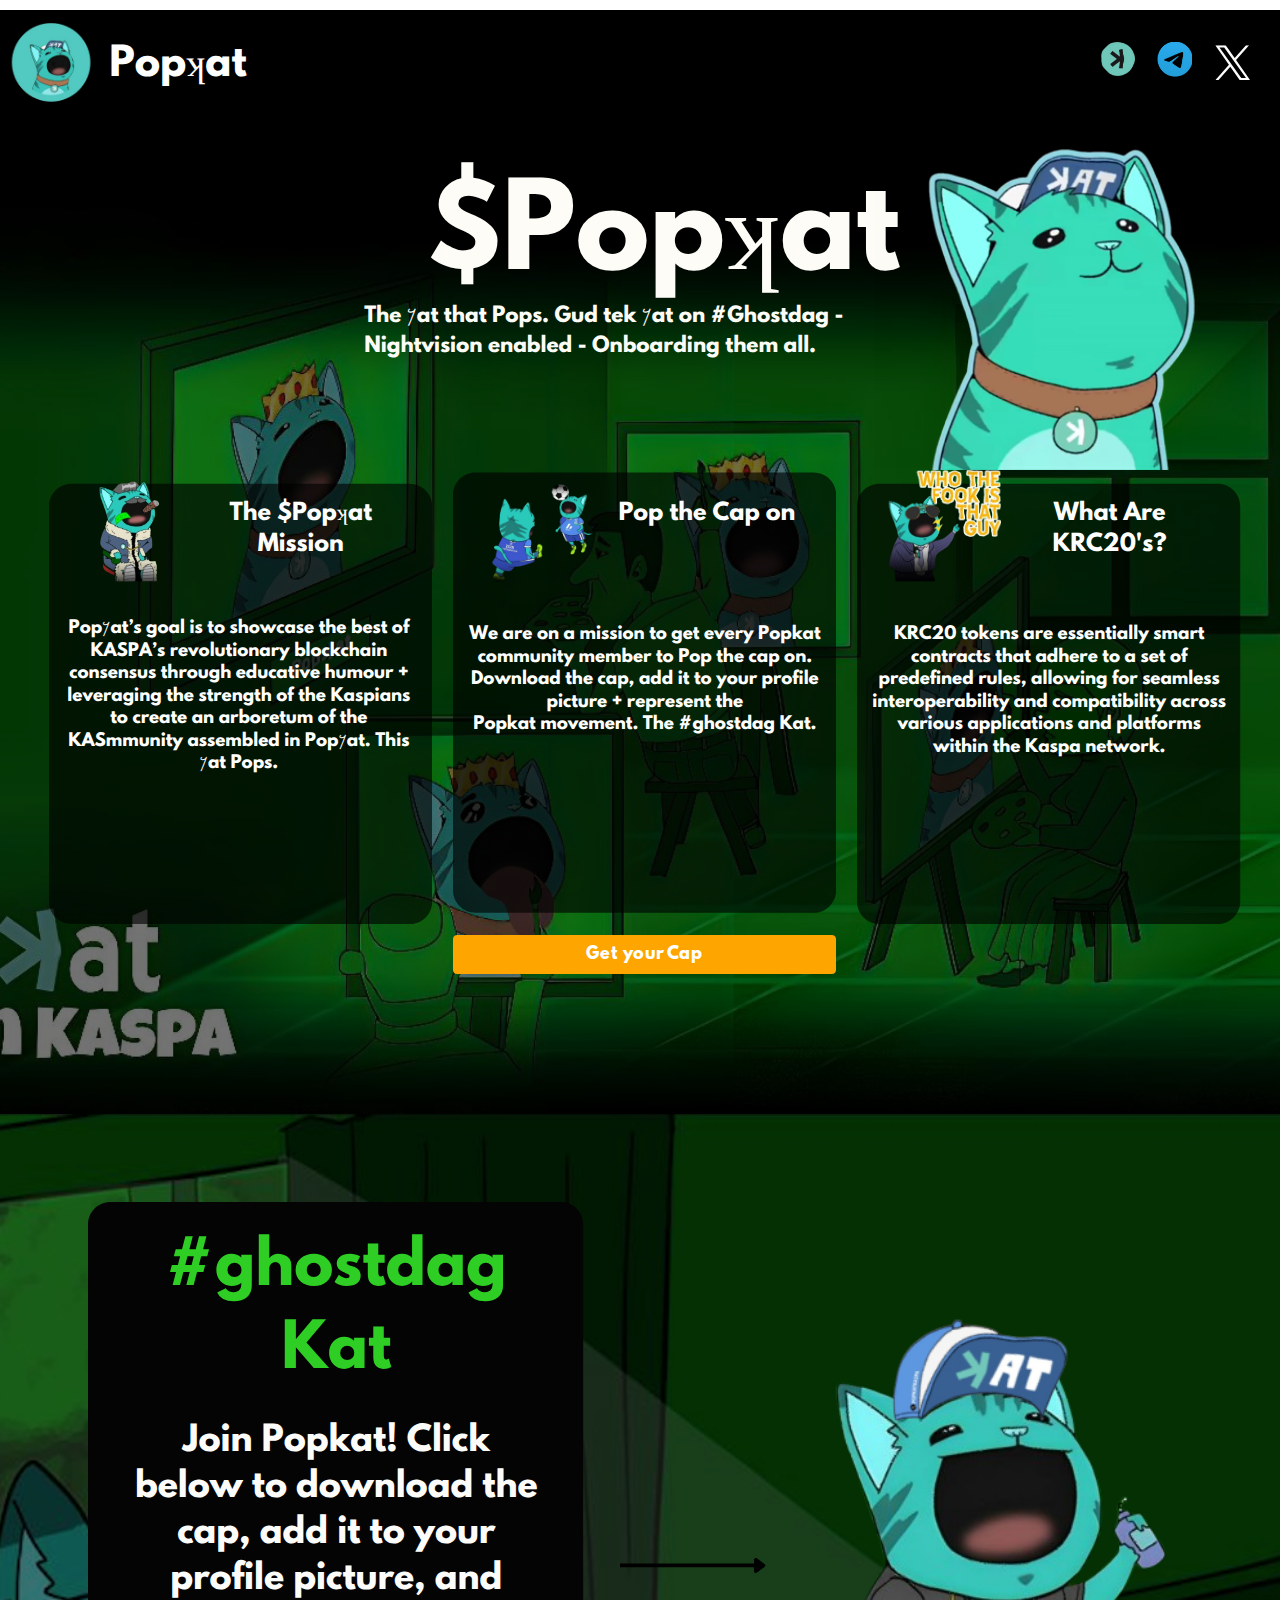
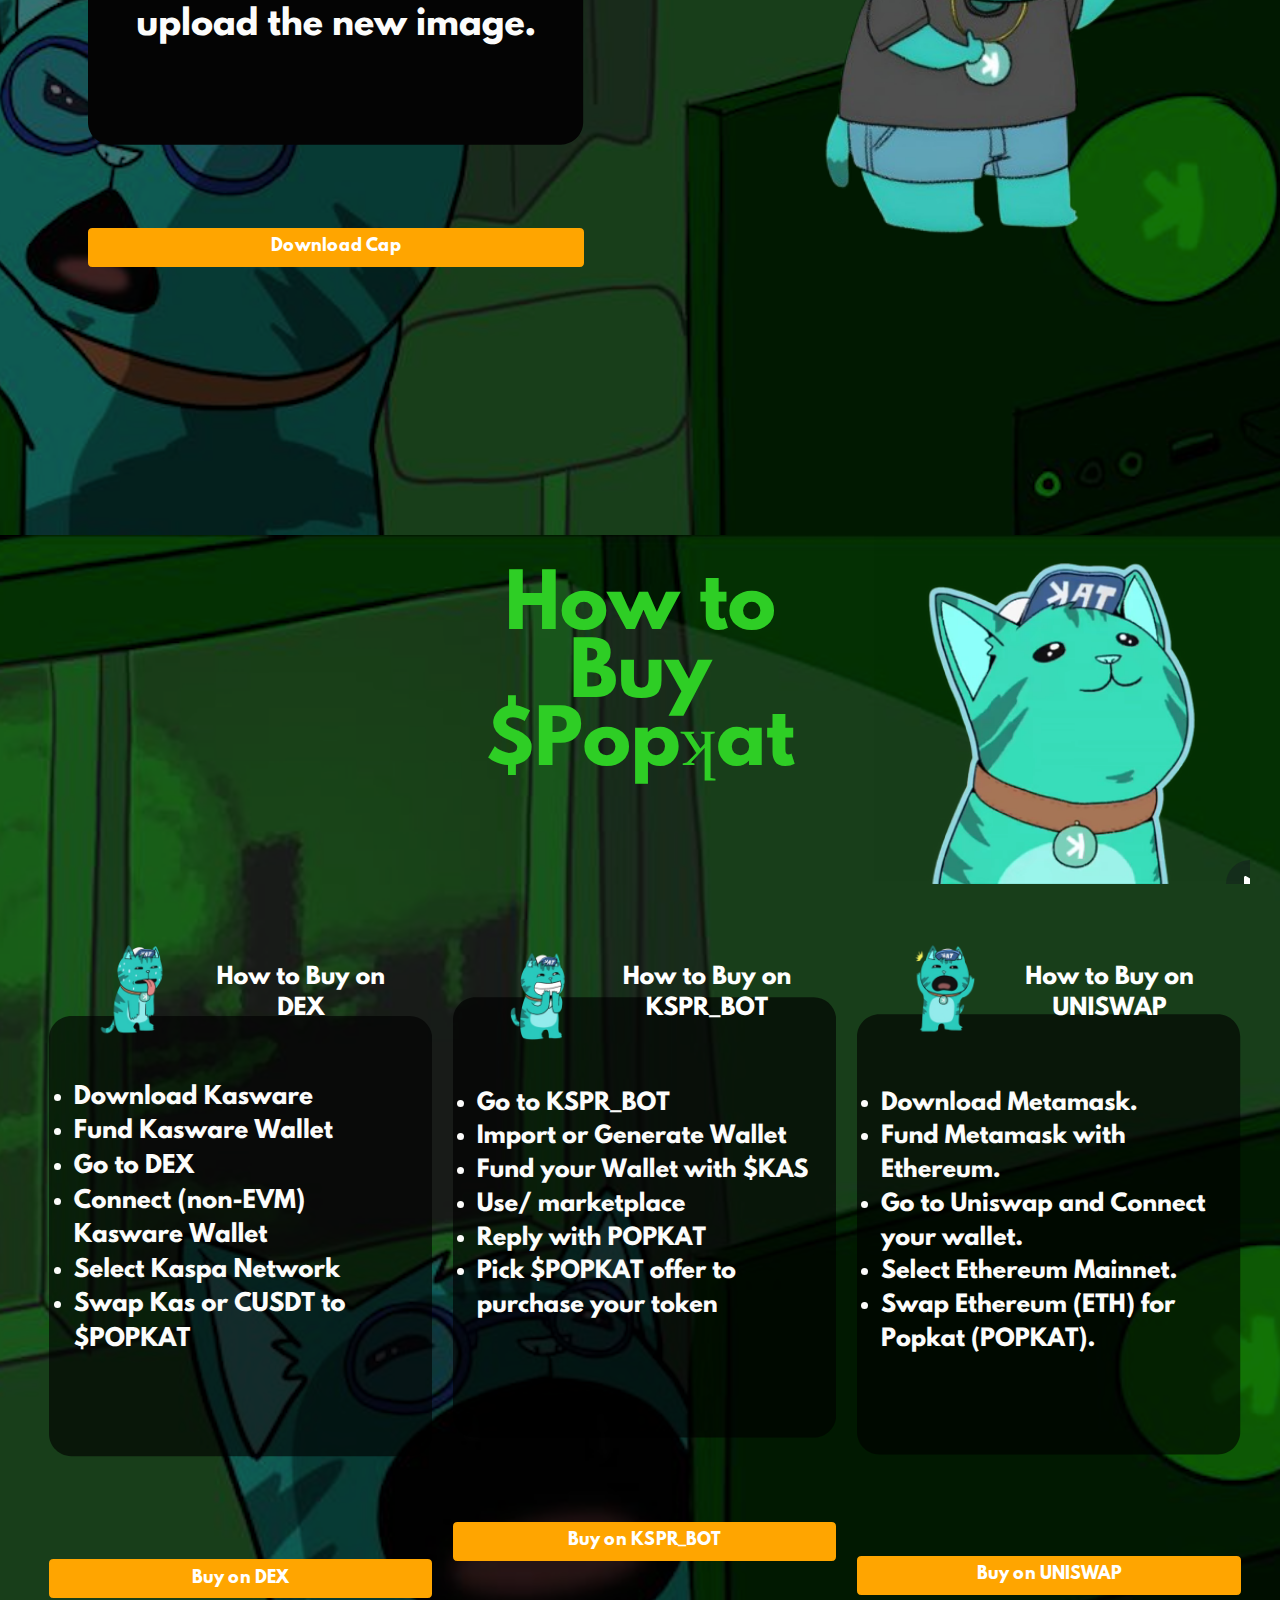
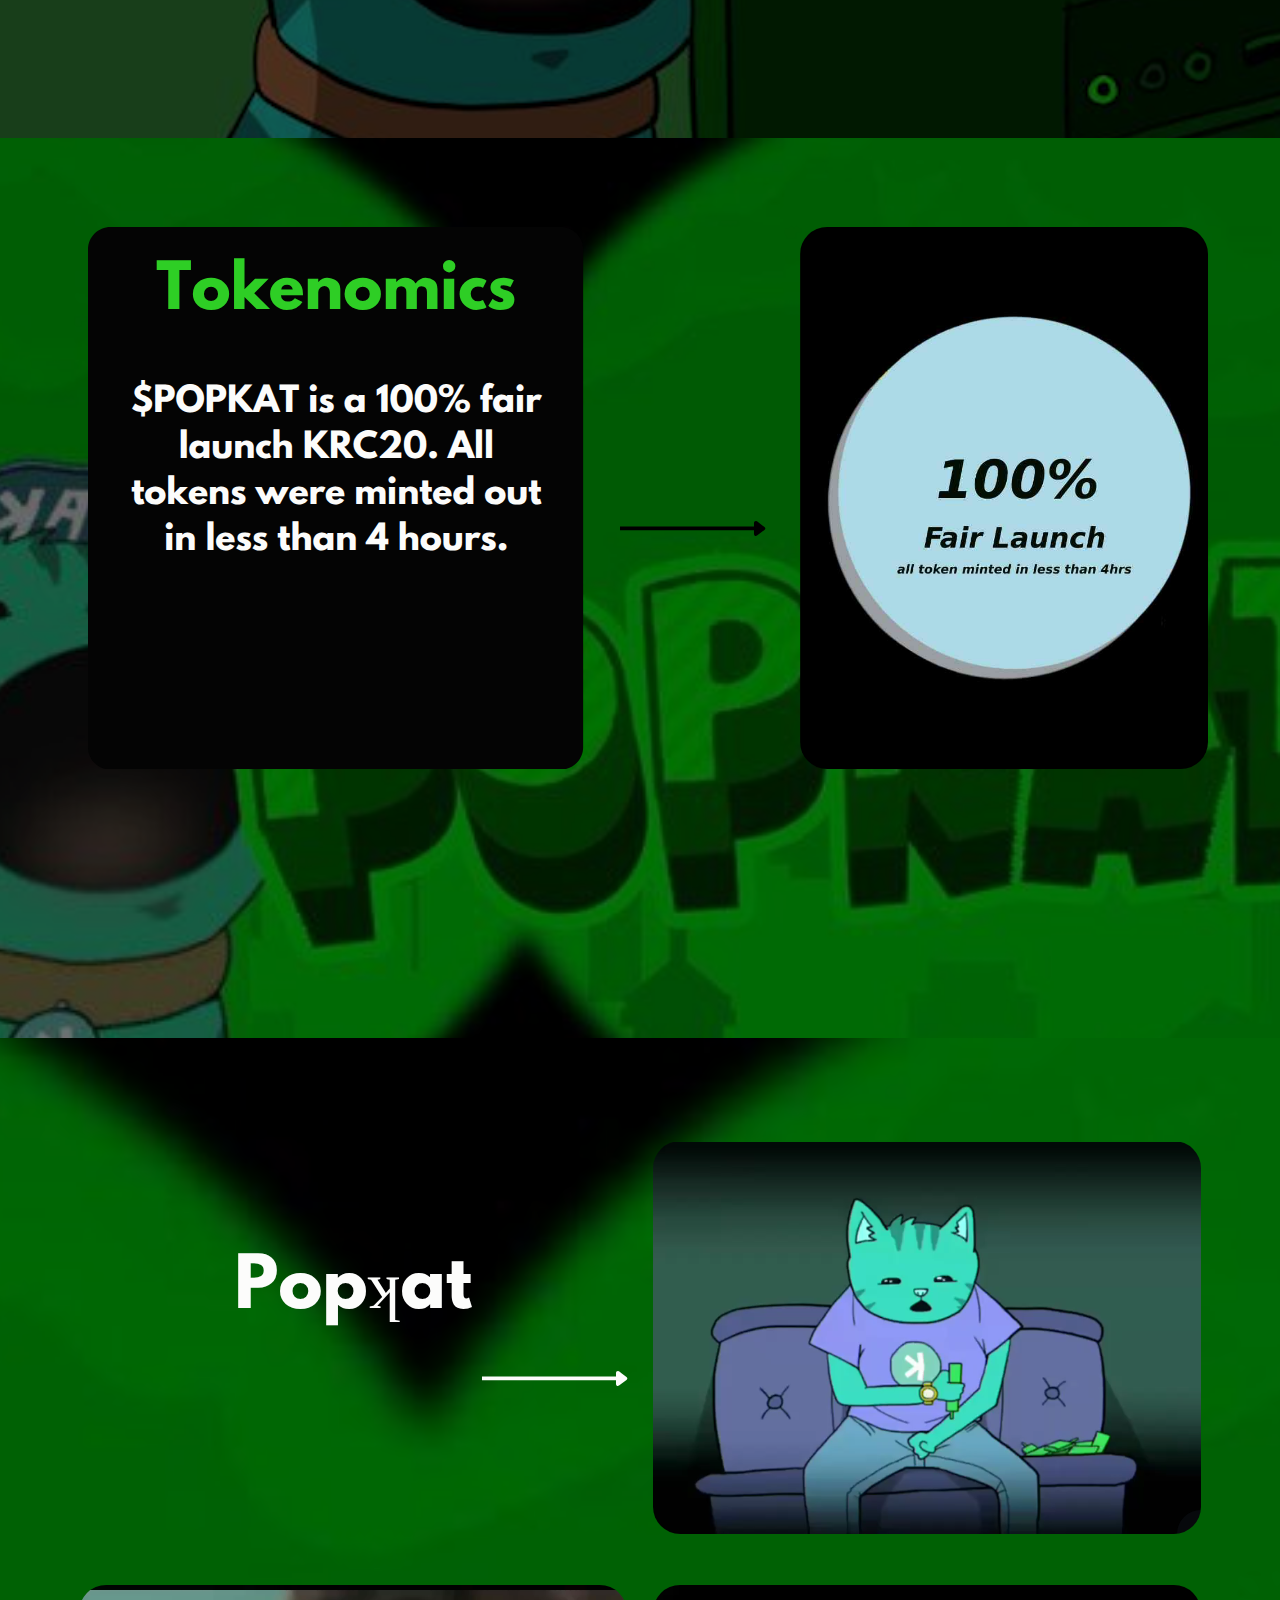
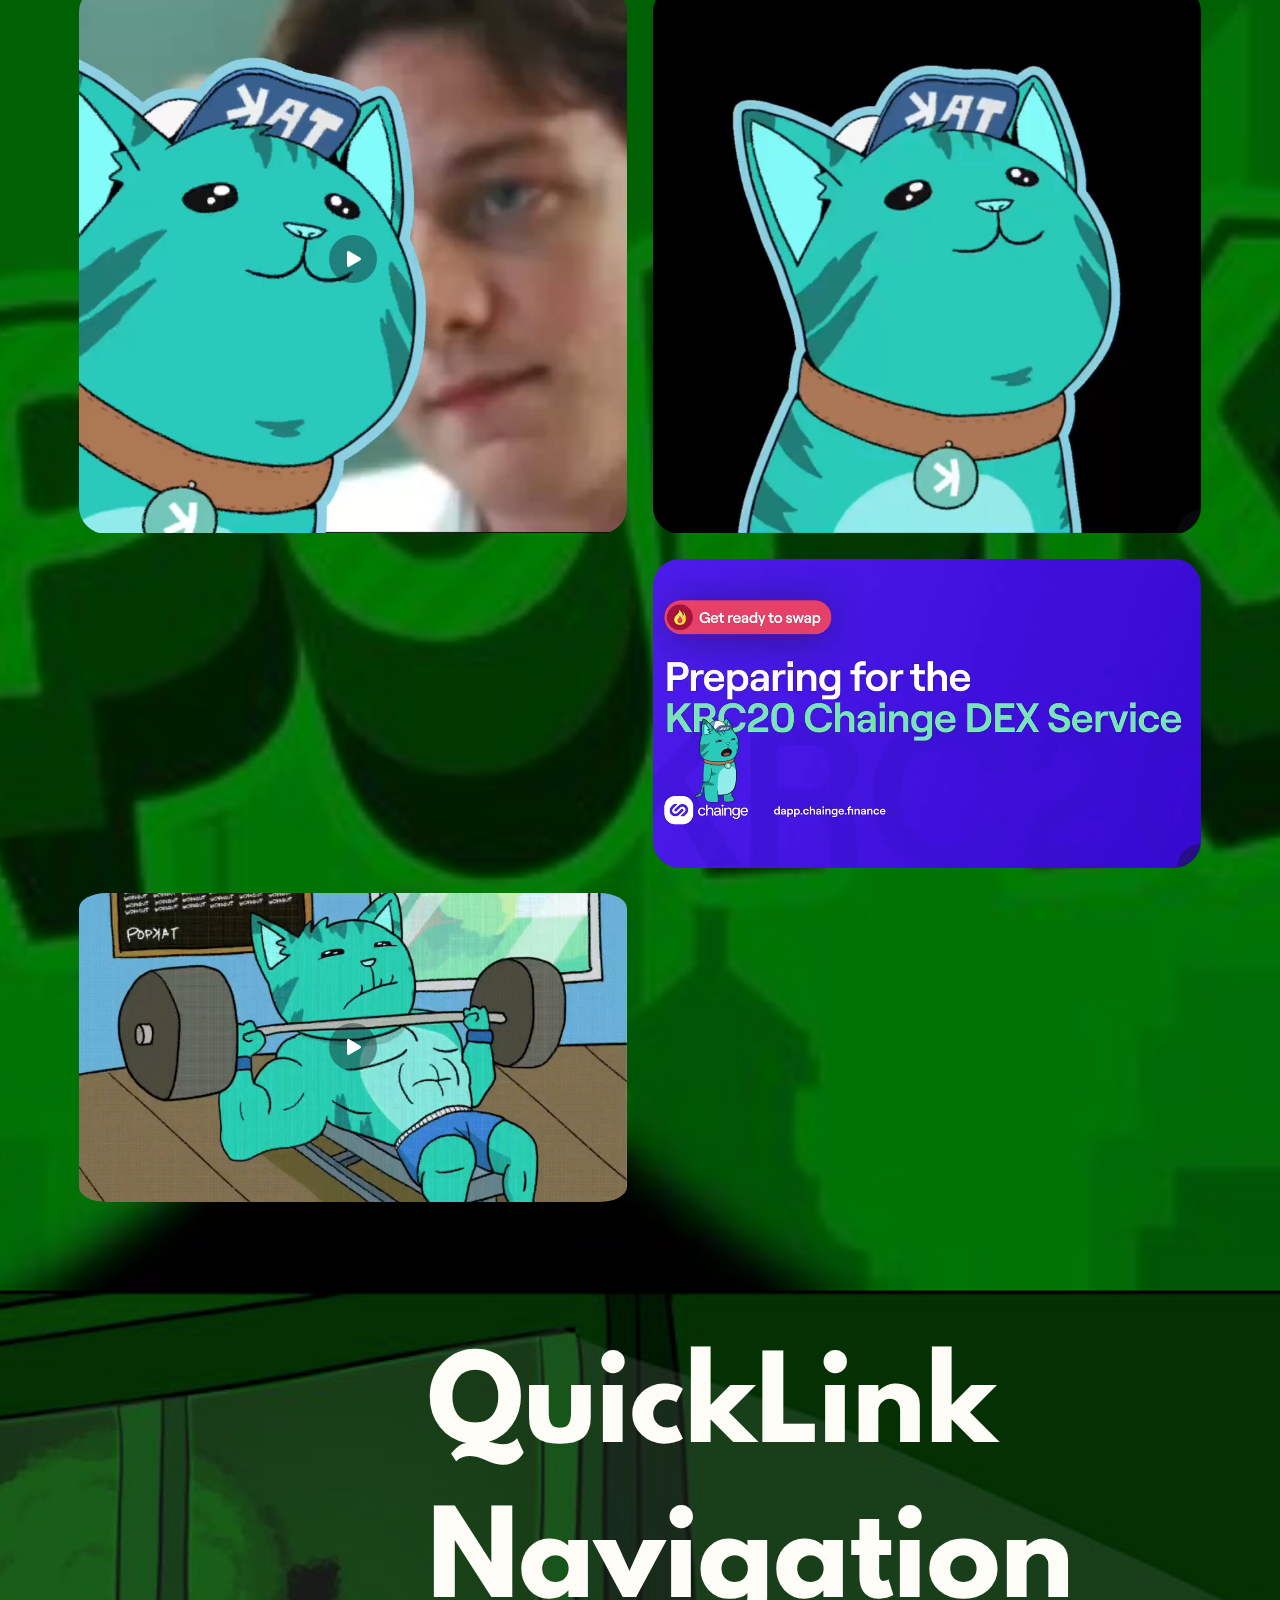
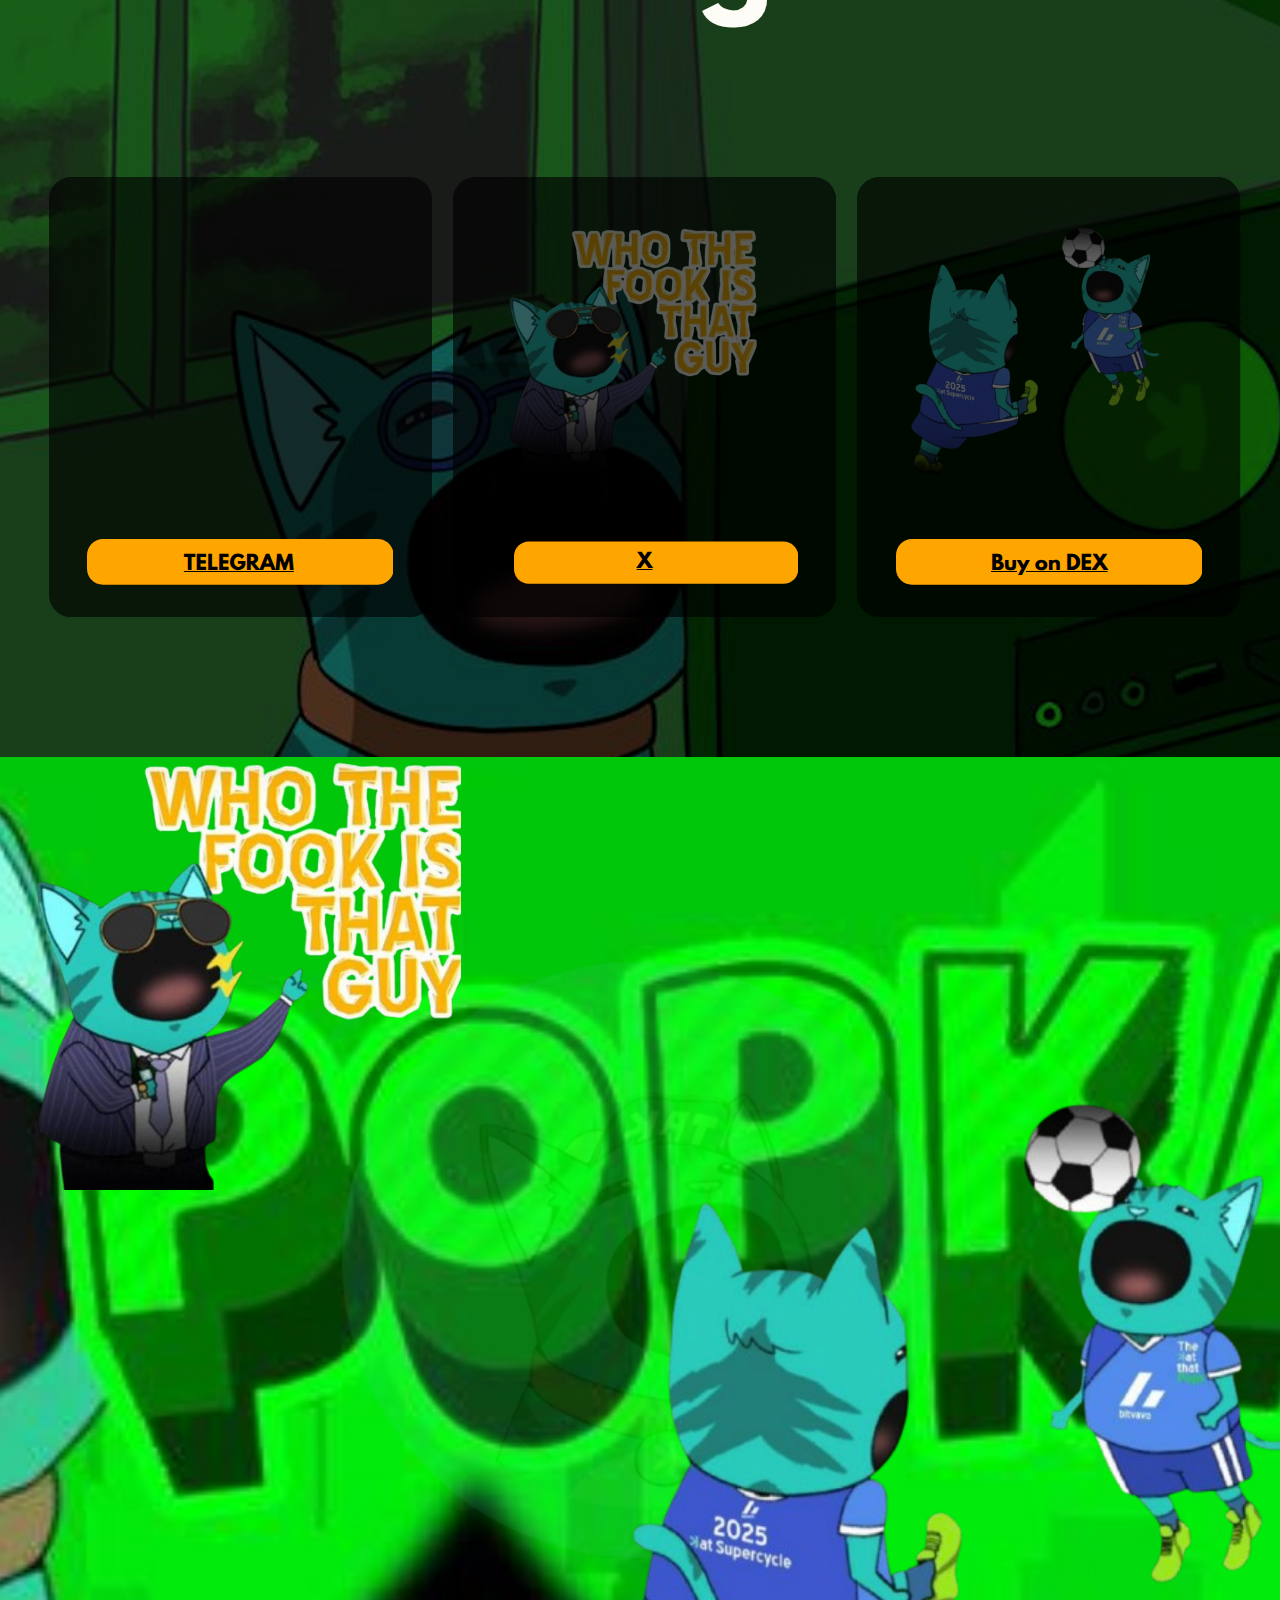
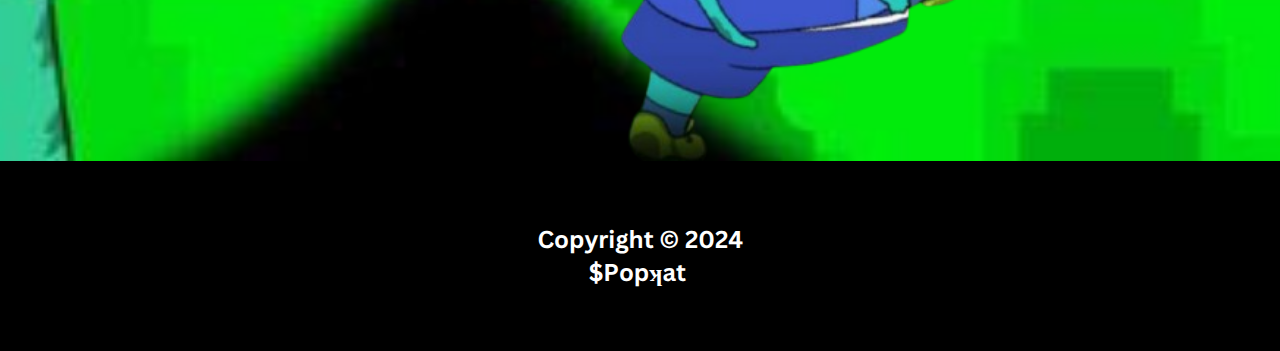
==== index.html @ 8b2aab0d "n" ====
<!DOCTYPE html>
<html lang="en-GB">
<!-- Mirrored from hanaethcto.com/ by HTTrack Website Copier/3.x [XR&CO'2014], Wed, 02 Oct 2024 04:50:19 GMT -->

<head>
    <base>
    <meta http-equiv="Content-Type" content="text/html; charset=utf-8" />
    <meta name="viewport" content="width=device-width, initial-scale=1.0" />
    <title>$Popʞat</title>
    <meta name="description" content="" />
    <link rel="stylesheet" href="https://cdn.jsdelivr.net/npm/bootstrap@4.0.0/dist/css/bootstrap.min.css"
        integrity="sha384-Gn5384xqQ1aoWXA+058RXPxPg6fy4IWvTNh0E263XmFcJlSAwiGgFAW/dAiS6JXm" crossorigin="anonymous">
    <link rel="icon" href="/images/logo.png" type="image/png" sizes="16x16">
    <link rel="icon" href="/images/logo.png" type="image/png" sizes="32x32">
    <link rel="apple-touch-icon" href="/images/logo.png" sizes="180x180">
    <style>
        /* Override the default warning button color */
        .btn-warning {
            background-color: orange;
            border-color: orange;
        }

        /* Change the text color for better contrast */
        .btn-warning:hover,
        .btn-warning:focus,
        .btn-warning:active,
        .btn-warning.active,
        .open>.dropdown-toggle.btn-warning {
            background-color: #e69500;
            /* Darker shade of orange for hover and active states */
            border-color: #e69500;
            color: white;
            /* Ensure text remains readable */
        }

        /* Optional: focus state */
        .btn-warning:focus {
            box-shadow: 0 0 0 0.2rem rgba(255, 165, 0, 0.5);
            /* Adjust shadow color */
        }

        :root {
            --ffsd: 0px;
            --1vw: calc((100vw - var(--sbw, 0px)) / 100);
            --1vh: var(--inner1Vh, 1vh);
        }

        @media (prefers-reduced-motion: reduce) {
            .animated {
                animation: none !important;
            }
        }

        .cat {
            color: #fdfcf7;
            font-family: YACgEcnJpjs-0;
            text-align: left;
            font-size: 20px;
        }

        @media (min-width: 200px) {
            .buller {
                top: 150px;
                left: 30%
            }
        }

        @media (min-width: 1024px) {
            .buller {
                top: 25vh;
                left: 40%;
            }
        }

        @media (min-width: 1280px) {
            .buller {
                top: 40vh;
                left: 40%;
            }
        }

        .boxes {
            width: 550px;
            height: 550px;
            margin-left: 400px;
        }

        .bounce {
            animation: bounce 2s infinite cubic-bezier(0.5, 0.05, 0.5, 0.95);
        }

        @keyframes bounce {

            0%,
            100% {
                transform: translateY(0);
            }

            50% {
                transform: translateY(-7px);
            }
        }

        .peter {
            color: #fcfcfb;
            font-family: YACgEcnJpjs-0;
            line-height: 1.3775137em;
            text-align: justify;
            font-size: 25px;
        }

        .mass {
            color: #000000;
            font-family: YACgEcnJpjs-0;
            text-align: center;
        }

        html {
            zoom: var(--rzf, 1);
            font-size: max(calc(min(var(--1vw, 1vw), 13.66px) * var(--rfso, 1)), var(--minfs, 0px));
            -webkit-text-size-adjust: 100%;
            scroll-behavior: smooth;
        }

        body {
            font-size: calc(1rem * var(--bfso, 1));
        }

        body,
        html,
        p,
        ul,
        ol,
        li {
            margin: 0;
            padding: 0;
            font-synthesis: none;
            font-kerning: none;
            font-variant-ligatures: none;
            font-feature-settings: "kern" 0, "calt" 0, "liga" 0, "clig" 0, "dlig" 0, "hlig" 0;
            font-family: unset;
            -webkit-font-smoothing: subpixel-antialiased;
            -moz-osx-font-smoothing: grayscale;
            text-rendering: geometricprecision;
            white-space: normal;
        }

        li {
            text-align: unset;
        }

        a {
            text-decoration: none;
            color: inherit;
        }

        img {
            -webkit-user-drag: none;
            -moz-user-drag: none;
            -o-user-drag: none;
            user-drag: none;
            -webkit-touch-callout: none;
        }

        @font-face {
            font-family: YACgEZ1cb1Q-0;
            src: url(fonts/f8f199f09526f79e87644ed227e0f651.woff2);
            font-style: normal;
            font-weight: 400;
        }

        @font-face {
            font-family: YACgEZ1cb1Q-0;
            src: url(fonts/f8f199f09526f79e87644ed227e0f651.woff2);
            font-style: normal;
            font-weight: 700;
        }

        @font-face {
            font-family: YACgEZ1cb1Q-0;
            src: url(fonts/f8f199f09526f79e87644ed227e0f651.woff2);
            font-style: italic;
            font-weight: 400;
        }

        @font-face {
            font-family: YACgEZ1cb1Q-0;
            src: url(fonts/f8f199f09526f79e87644ed227e0f651.woff2);
            font-style: italic;
            font-weight: 700;
        }

        @font-face {
            font-family: YACgEZ1cb1Q-0;
            src: url(fonts/f8f199f09526f79e87644ed227e0f651.woff2);
            font-style: normal;
            font-weight: 100;
        }

        @font-face {
            font-family: YACgEZ1cb1Q-0;
            src: url(fonts/f8f199f09526f79e87644ed227e0f651.woff2);
            font-style: italic;
            font-weight: 100;
        }

        @font-face {
            font-family: YACgEZ1cb1Q-0;
            src: url(fonts/f8f199f09526f79e87644ed227e0f651.woff2);
            font-style: normal;
            font-weight: 200;
        }

        @font-face {
            font-family: YACgEZ1cb1Q-0;
            src: url(fonts/f8f199f09526f79e87644ed227e0f651.woff2);
            font-style: italic;
            font-weight: 200;
        }

        @font-face {
            font-family: YACgEZ1cb1Q-0;
            src: url(fonts/f8f199f09526f79e87644ed227e0f651.woff2);
            font-style: normal;
            font-weight: 300;
        }

        @font-face {
            font-family: YACgEZ1cb1Q-0;
            src: url(fonts/f8f199f09526f79e87644ed227e0f651.woff2);
            font-style: italic;
            font-weight: 300;
        }

        @font-face {
            font-family: YACgEZ1cb1Q-0;
            src: url(fonts/f8f199f09526f79e87644ed227e0f651.woff2);
            font-style: normal;
            font-weight: 500;
        }

        @font-face {
            font-family: YACgEZ1cb1Q-0;
            src: url(fonts/f8f199f09526f79e87644ed227e0f651.woff2);
            font-style: italic;
            font-weight: 500;
        }

        @font-face {
            font-family: YACgEZ1cb1Q-0;
            src: url(fonts/f8f199f09526f79e87644ed227e0f651.woff2);
            font-style: normal;
            font-weight: 600;
        }

        @font-face {
            font-family: YACgEZ1cb1Q-0;
            src: url(fonts/f8f199f09526f79e87644ed227e0f651.woff2);
            font-style: italic;
            font-weight: 600;
        }

        @font-face {
            font-family: YACgEZ1cb1Q-0;
            src: url(fonts/f8f199f09526f79e87644ed227e0f651.woff2);
            font-style: normal;
            font-weight: 800;
        }

        @font-face {
            font-family: YACgEZ1cb1Q-0;
            src: url(fonts/f8f199f09526f79e87644ed227e0f651.woff2);
            font-style: italic;
            font-weight: 800;
        }

        @font-face {
            font-family: YACgEZ1cb1Q-0;
            src: url(fonts/f8f199f09526f79e87644ed227e0f651.woff2);
            font-style: normal;
            font-weight: 900;
        }

        @font-face {
            font-family: YACgEZ1cb1Q-0;
            src: url(fonts/f8f199f09526f79e87644ed227e0f651.woff2);
            font-style: italic;
            font-weight: 900;
        }

        @font-face {
            font-family: YADK31-VBBc-1;
            src: url(fonts/7fc2b7f5842ba6017df1a3bc5f1d28bb.woff2);
            font-style: normal;
            font-weight: 400;
        }

        @font-face {
            font-family: YADK31-VBBc-1;
            src: url(fonts/7fc2b7f5842ba6017df1a3bc5f1d28bb.woff2);
            font-style: normal;
            font-weight: 700;
        }

        @font-face {
            font-family: YADK31-VBBc-1;
            src: url(fonts/7fc2b7f5842ba6017df1a3bc5f1d28bb.woff2);
            font-style: italic;
            font-weight: 400;
        }

        @font-face {
            font-family: YADK31-VBBc-1;
            src: url(fonts/7fc2b7f5842ba6017df1a3bc5f1d28bb.woff2);
            font-style: italic;
            font-weight: 700;
        }

        @font-face {
            font-family: YADK31-VBBc-1;
            src: url(fonts/7fc2b7f5842ba6017df1a3bc5f1d28bb.woff2);
            font-style: normal;
            font-weight: 100;
        }

        @font-face {
            font-family: YADK31-VBBc-1;
            src: url(fonts/7fc2b7f5842ba6017df1a3bc5f1d28bb.woff2);
            font-style: italic;
            font-weight: 100;
        }

        @font-face {
            font-family: YADK31-VBBc-1;
            src: url(fonts/7fc2b7f5842ba6017df1a3bc5f1d28bb.woff2);
            font-style: normal;
            font-weight: 200;
        }

        @font-face {
            font-family: YADK31-VBBc-1;
            src: url(fonts/7fc2b7f5842ba6017df1a3bc5f1d28bb.woff2);
            font-style: italic;
            font-weight: 200;
        }

        @font-face {
            font-family: YADK31-VBBc-1;
            src: url(fonts/7fc2b7f5842ba6017df1a3bc5f1d28bb.woff2);
            font-style: normal;
            font-weight: 300;
        }

        @font-face {
            font-family: YADK31-VBBc-1;
            src: url(fonts/7fc2b7f5842ba6017df1a3bc5f1d28bb.woff2);
            font-style: italic;
            font-weight: 300;
        }

        @font-face {
            font-family: YADK31-VBBc-1;
            src: url(fonts/7fc2b7f5842ba6017df1a3bc5f1d28bb.woff2);
            font-style: normal;
            font-weight: 500;
        }

        @font-face {
            font-family: YADK31-VBBc-1;
            src: url(fonts/7fc2b7f5842ba6017df1a3bc5f1d28bb.woff2);
            font-style: italic;
            font-weight: 500;
        }

        @font-face {
            font-family: YADK31-VBBc-1;
            src: url(fonts/7fc2b7f5842ba6017df1a3bc5f1d28bb.woff2);
            font-style: normal;
            font-weight: 600;
        }

        @font-face {
            font-family: YADK31-VBBc-1;
            src: url(fonts/7fc2b7f5842ba6017df1a3bc5f1d28bb.woff2);
            font-style: italic;
            font-weight: 600;
        }

        @font-face {
            font-family: YADK31-VBBc-1;
            src: url(fonts/7fc2b7f5842ba6017df1a3bc5f1d28bb.woff2);
            font-style: normal;
            font-weight: 800;
        }

        @font-face {
            font-family: YADK31-VBBc-1;
            src: url(fonts/7fc2b7f5842ba6017df1a3bc5f1d28bb.woff2);
            font-style: italic;
            font-weight: 800;
        }

        @font-face {
            font-family: YADK31-VBBc-1;
            src: url(fonts/7fc2b7f5842ba6017df1a3bc5f1d28bb.woff2);
            font-style: normal;
            font-weight: 900;
        }

        @font-face {
            font-family: YADK31-VBBc-1;
            src: url(fonts/7fc2b7f5842ba6017df1a3bc5f1d28bb.woff2);
            font-style: italic;
            font-weight: 900;
        }

        @font-face {
            font-family: YACgEcnJpjs-0;
            src: url(fonts/99ddc70a8ffa326837e6983f9aed0872.woff2);
            font-style: normal;
            font-weight: 400;
        }

        @font-face {
            font-family: YACgEcnJpjs-0;
            src: url(fonts/99ddc70a8ffa326837e6983f9aed0872.woff2);
            font-style: normal;
            font-weight: 700;
        }

        @font-face {
            font-family: YACgEcnJpjs-0;
            src: url(fonts/99ddc70a8ffa326837e6983f9aed0872.woff2);
            font-style: italic;
            font-weight: 400;
        }

        @font-face {
            font-family: YACgEcnJpjs-0;
            src: url(fonts/99ddc70a8ffa326837e6983f9aed0872.woff2);
            font-style: italic;
            font-weight: 700;
        }

        @font-face {
            font-family: YACgEcnJpjs-0;
            src: url(fonts/99ddc70a8ffa326837e6983f9aed0872.woff2);
            font-style: normal;
            font-weight: 100;
        }

        @font-face {
            font-family: YACgEcnJpjs-0;
            src: url(fonts/99ddc70a8ffa326837e6983f9aed0872.woff2);
            font-style: italic;
            font-weight: 100;
        }

        @font-face {
            font-family: YACgEcnJpjs-0;
            src: url(fonts/99ddc70a8ffa326837e6983f9aed0872.woff2);
            font-style: normal;
            font-weight: 200;
        }

        @font-face {
            font-family: YACgEcnJpjs-0;
            src: url(fonts/99ddc70a8ffa326837e6983f9aed0872.woff2);
            font-style: italic;
            font-weight: 200;
        }

        @font-face {
            font-family: YACgEcnJpjs-0;
            src: url(fonts/99ddc70a8ffa326837e6983f9aed0872.woff2);
            font-style: normal;
            font-weight: 300;
        }

        @font-face {
            font-family: YACgEcnJpjs-0;
            src: url(fonts/99ddc70a8ffa326837e6983f9aed0872.woff2);
            font-style: italic;
            font-weight: 300;
        }

        @font-face {
            font-family: YACgEcnJpjs-0;
            src: url(fonts/99ddc70a8ffa326837e6983f9aed0872.woff2);
            font-style: normal;
            font-weight: 500;
        }

        @font-face {
            font-family: YACgEcnJpjs-0;
            src: url(fonts/99ddc70a8ffa326837e6983f9aed0872.woff2);
            font-style: italic;
            font-weight: 500;
        }

        @font-face {
            font-family: YACgEcnJpjs-0;
            src: url(fonts/99ddc70a8ffa326837e6983f9aed0872.woff2);
            font-style: normal;
            font-weight: 600;
        }

        @font-face {
            font-family: YACgEcnJpjs-0;
            src: url(fonts/99ddc70a8ffa326837e6983f9aed0872.woff2);
            font-style: italic;
            font-weight: 600;
        }

        @font-face {
            font-family: YACgEcnJpjs-0;
            src: url(fonts/99ddc70a8ffa326837e6983f9aed0872.woff2);
            font-style: normal;
            font-weight: 800;
        }

        @font-face {
            font-family: YACgEcnJpjs-0;
            src: url(fonts/99ddc70a8ffa326837e6983f9aed0872.woff2);
            font-style: italic;
            font-weight: 800;
        }

        @font-face {
            font-family: YACgEcnJpjs-0;
            src: url(fonts/99ddc70a8ffa326837e6983f9aed0872.woff2);
            font-style: normal;
            font-weight: 900;
        }

        @font-face {
            font-family: YACgEcnJpjs-0;
            src: url(fonts/99ddc70a8ffa326837e6983f9aed0872.woff2);
            font-style: italic;
            font-weight: 900;
        }

        @font-face {
            font-family: YAFdJjTk5UU-0;
            src: url(fonts/f4a4890561b3fddfd1fd9a1b27b6d4a4.woff2);
            font-style: normal;
            font-weight: 400;
        }

        @font-face {
            font-family: YAFdJjTk5UU-0;
            src: url(fonts/33696a29f45c1b554a4c12443b998d21.woff2);
            font-style: normal;
            font-weight: 700;
        }

        @font-face {
            font-family: YAFdJjTk5UU-0;
            src: url(fonts/f4a4890561b3fddfd1fd9a1b27b6d4a4.woff2);
            font-style: italic;
            font-weight: 400;
        }

        @font-face {
            font-family: YAFdJjTk5UU-0;
            src: url(fonts/33696a29f45c1b554a4c12443b998d21.woff2);
            font-style: italic;
            font-weight: 700;
        }

        @font-face {
            font-family: YAFdJjTk5UU-0;
            src: url(fonts/f4a4890561b3fddfd1fd9a1b27b6d4a4.woff2);
            font-style: normal;
            font-weight: 100;
        }

        @font-face {
            font-family: YAFdJjTk5UU-0;
            src: url(fonts/f4a4890561b3fddfd1fd9a1b27b6d4a4.woff2);
            font-style: italic;
            font-weight: 100;
        }

        @font-face {
            font-family: YAFdJjTk5UU-0;
            src: url(fonts/f4a4890561b3fddfd1fd9a1b27b6d4a4.woff2);
            font-style: normal;
            font-weight: 200;
        }

        @font-face {
            font-family: YAFdJjTk5UU-0;
            src: url(fonts/f4a4890561b3fddfd1fd9a1b27b6d4a4.woff2);
            font-style: italic;
            font-weight: 200;
        }

        @font-face {
            font-family: YAFdJjTk5UU-0;
            src: url(fonts/f4a4890561b3fddfd1fd9a1b27b6d4a4.woff2);
            font-style: normal;
            font-weight: 300;
        }

        @font-face {
            font-family: YAFdJjTk5UU-0;
            src: url(fonts/f4a4890561b3fddfd1fd9a1b27b6d4a4.woff2);
            font-style: italic;
            font-weight: 300;
        }

        @font-face {
            font-family: YAFdJjTk5UU-0;
            src: url(fonts/f4a4890561b3fddfd1fd9a1b27b6d4a4.woff2);
            font-style: normal;
            font-weight: 500;
        }

        @font-face {
            font-family: YAFdJjTk5UU-0;
            src: url(fonts/f4a4890561b3fddfd1fd9a1b27b6d4a4.woff2);
            font-style: italic;
            font-weight: 500;
        }

        @font-face {
            font-family: YAFdJjTk5UU-0;
            src: url(fonts/33696a29f45c1b554a4c12443b998d21.woff2);
            font-style: normal;
            font-weight: 600;
        }

        @font-face {
            font-family: YAFdJjTk5UU-0;
            src: url(fonts/33696a29f45c1b554a4c12443b998d21.woff2);
            font-style: italic;
            font-weight: 600;
        }

        @font-face {
            font-family: YAFdJjTk5UU-0;
            src: url(fonts/33696a29f45c1b554a4c12443b998d21.woff2);
            font-style: normal;
            font-weight: 800;
        }

        @font-face {
            font-family: YAFdJjTk5UU-0;
            src: url(fonts/33696a29f45c1b554a4c12443b998d21.woff2);
            font-style: italic;
            font-weight: 800;
        }

        @font-face {
            font-family: YAFdJjTk5UU-0;
            src: url(fonts/33696a29f45c1b554a4c12443b998d21.woff2);
            font-style: normal;
            font-weight: 900;
        }

        @font-face {
            font-family: YAFdJjTk5UU-0;
            src: url(fonts/33696a29f45c1b554a4c12443b998d21.woff2);
            font-style: italic;
            font-weight: 900;
        }

        @media(max-width: 2030px) {
            #ebuuks {
                grid-template-columns: 0 5.25667485rem 11.56948071rem 1.87411926rem 0.82103867rem 4.43563618rem;
                display: grid;
                position: relative;
                text-align: center;
                padding-top: 290px;
                padding-left: 35px;
                grid-template-rows: 0 minmax(0.43964997rem, max-content) minmax(0.43964997rem, max-content) minmax(1.81585798rem, max-content) minmax(0.43964997rem, max-content) minmax(0.43964997rem, max-content);
            }
        }

        @media (max-width: 675px) {
            #O1dtGHUHEweG1zvh {
                grid-area: 2 / 2 / 3 / 3;
                position: relative;
            }

            .boxes {
                margin-left: 100px;
                width: 200px;
                height: 200px;
                align-items: center;

            }

            #ebuuks {
                grid-template-columns: 0 5.25667485rem 11.56948071rem 1.87411926rem 0.82103867rem 4.43563618rem;
                display: grid;
                position: relative;
                text-align: center;
                padding-top: 100px;
                padding-left: 9px;
                grid-template-rows: 0 minmax(0.43964997rem, max-content) minmax(0.43964997rem, max-content) minmax(1.81585798rem, max-content) minmax(0.43964997rem, max-content) minmax(0.43964997rem, max-content);
            }


            .cat {
                color: #fdfcf7;
                font-family: YACgEcnJpjs-0;
                text-align: left;
                font-size: 10px;
            }

            .peter {
                color: #fcfcfb;
                font-family: YACgEcnJpjs-0;
                line-height: 1.3775137em;
                text-align: justify;
                font-size: 5px;
            }

            .mass {
                color: #000000;
                font-family: YACgEcnJpjs-0;
                line-height: 1.39744479em;
                text-align: center;
                font-size: 20px;
            }

            #Oa4YkqpnH1pUb8UU {
                grid-template-columns: 0 100%;
                grid-template-rows: 0 100%;
            }

            #F5LLfgFUdpnMnIAW {
                font-size: calc(1.06169087em - var(--ffsd));
            }

            #VeJK9E1whxxtU6vN {
                --first-font-size: 1.06169087em;
                --last-font-size: var(--first-font-size);
                margin-top: calc(var(--first-font-size) * -0.1);
                margin-bottom: calc(var(--last-font-size) * -0.1);
            }

            #x8fQH8qvau1DdNTX {
                min-width: 8.72086421rem;
            }

            #I7DytCDsprTW832I {
                grid-area: 2 / 3 / 3 / 4;
                position: relative;
            }

            #aDV8LzyX3DN1KGFc {
                font-size: calc(1.06169107em - var(--ffsd));
            }

            #UYGfN2Y4QRTGKU4c {
                --first-font-size: 1.06169107em;
                --last-font-size: var(--first-font-size);
                margin-top: calc(var(--first-font-size) * -0.1);
                margin-bottom: calc(var(--last-font-size) * -0.1);
            }

            #YIDHCfvfEclPaJEd {
                min-width: 52.3247871rem;
            }

            #JgfWBhI2nF8Ap9Pc {
                grid-area: 4 / 2 / 5 / 5;
                position: relative;
            }

            #tCin20faulKrcU6A {
                grid-template-columns: 23.90427312rem 21.80196144rem 8.58753088rem 21.80196144rem 23.90427312rem;
                grid-template-rows: minmax(0.57833089rem, max-content) minmax(1.20324966rem, max-content) minmax(0.37800949rem, max-content) minmax(1.25179063rem, max-content) minmax(1.20062518rem, max-content);
            }

            #SeYoVWDfAJFYOQmV {
                min-height: calc(1.18065967 * var(--1vh, 1vh));
            }

            #XR7mMag7RHCHUKBr {
                grid-area: 2 / 2 / 3 / 3;
                position: relative;
            }

            #vguFQm7RpFRHYybA {
                grid-template-columns: 0 100%;
                grid-template-rows: 0 100%;
            }

            #zwHQ0SFGrUX1PBdk {
                grid-area: 2 / 2 / 15 / 3;
                position: relative;
                clip-path: polygon(calc(5.56039644% + 0%) calc((0.03346315 * 8.54299313rem) + 0%), calc(100% - (0% + 0%)) calc((0.03346315 * 8.54299313rem) + 0%), calc(100% - (0% + 0%)) calc(100% - ((0 * 8.54299313rem) + 0%)), calc(5.56039644% + 0%) calc(100% - ((0 * 8.54299313rem) + 0%)));
                margin-left: -5.88778037%;
                margin-right: 0%;
                margin-bottom: 0%;
                margin-top: -3.34631519%;
            }

            #AkD42ucxs8vZIrfr {
                font-size: calc(2.98968899em - var(--ffsd));
            }

            #mww4PeK0KlG6fYW4 {
                --first-font-size: 2.98968899em;
                --last-font-size: var(--first-font-size);
                margin-top: calc(var(--first-font-size) * -0.1);
                margin-bottom: calc(var(--last-font-size) * -0.1);
            }

            #EFKWG1NBXZ1aXPa9 {
                min-width: 9.56773983rem;
            }

            #AtevhBz5j5pPFHVf {
                grid-area: 7 / 4 / 14 / 5;
                position: relative;
            }

            #zRPI2pI0YSlOCoBv {
                grid-area: 3 / 6 / 12 / 7;
                position: relative;
            }

            #WvQHn4UmJV3Hy4yU {
                grid-area: 4 / 8 / 11 / 9;
                position: relative;
            }

            #T4uJB2sYa3nfCkHh {
                grid-area: 5 / 10 / 10 / 11;
                position: relative;
            }

            #EK5tHZrv5En3LmYx {
                grid-area: 6 / 12 / 13 / 13;
                position: relative;
            }

            #IVrgQ3CBobJAwRWz {
                grid-area: 8 / 14 / 9 / 15;
                position: relative;
            }

            #ceHJOQBWMZBwc7MY {
                grid-template-columns: 0 8.54299313rem 0 9.4344065rem 58.69479739rem 3.59594849rem 1.24450952rem 3.22976113rem 1.28368075rem 2.64080562rem 1.76029683rem 2.72237108rem 1.76029683rem 2.77542043rem 2.31471229rem;
                grid-template-rows: 0 minmax(2.27547146rem, max-content) minmax(0.14653251rem, max-content) minmax(0.09717619rem, max-content) 0 minmax(0.13301117rem, max-content) minmax(0.0997376rem, max-content) minmax(2.77542043rem, max-content) minmax(0.02723957rem, max-content) minmax(0.09717619rem, max-content) minmax(0.10833301rem, max-content) 0 minmax(0.44569008rem, max-content) minmax(2.35936555rem, max-content) minmax(0.14641288rem, max-content);
            }

            #D44cVwACs9CZrbVP {
                min-height: calc(2.23013493 * var(--1vh, 1vh));
            }

            #CAdeOzWTdwmXylXU {
                grid-area: 2 / 2 / 3 / 3;
                position: relative;
            }

            #U51jXDHcQ2CPTedG {
                grid-template-columns: 0 100%;
                grid-template-rows: 0 100%;
            }

            #O2zmCeIAEfz1IyFV {
                grid-area: 2 / 10 / 10 / 13;
                position: relative;
                clip-path: polygon(calc(0% + 0%) calc((0.07031063 * 29.38166642rem) + 0%), calc(100% - (0% + 0%)) calc((0.07031063 * 29.38166642rem) + 0%), calc(100% - (0% + 0%)) calc(100% - ((0 * 29.38166642rem) + 0%)), calc(0% + 0%) calc(100% - ((0 * 29.38166642rem) + 0%)));
                margin-left: 0%;
                margin-right: 0%;
                margin-bottom: 0%;
                margin-top: -7.03106332%;
            }

            #ynBbyZxd3DX7P1ET {
                font-size: calc(8.66800961em - var(--ffsd));
            }

            #HEHQ2K2rI9ZKxXWH {
                --first-font-size: 8.66800961em;
                --last-font-size: var(--first-font-size);
                margin-top: calc(var(--first-font-size) * -0.1);
                margin-bottom: calc(var(--last-font-size) * -0.1);
            }

            #GsgmZ2zLJKMN4AMP {
                min-width: 33.38074074rem;
            }

            #nYNbhImMxqiHy7mS {
                grid-area: 3 / 4 / 4 / 8;
                position: relative;
            }

            #LrNgpXmrix6IBwp5 {
                font-size: calc(3.40432794em - var(--ffsd));
            }

            #nGo46oYOUrwnDVr3 {
                --first-font-size: 3.40432794em;
                --last-font-size: var(--first-font-size);
                margin-top: calc(var(--first-font-size) * -0.1);
                margin-bottom: calc(var(--last-font-size) * -0.1);
            }

            #Ey9q7Mfksop5QQB9 {
                min-width: 43.23223535rem;
            }

            #kJkCzqXAK7c5WGnI {
                grid-area: 5 / 3 / 6 / 11;
                position: relative;
            }

            #j8nRcow8hPdK56On {
                grid-area: 2 / 2 / 11 / 11;
                position: relative;
            }

            #EVjcwOYxS2iIlRjl {
                grid-area: 3 / 4 / 6 / 6;
                position: relative;
            }

            #GRaDHibhgcyHowwM {
                font-size: calc(1.74196163em - var(--ffsd));
            }

            #VwDVFEMnxpvKhTU6 {
                --first-font-size: 1.74196163em;
                --last-font-size: var(--first-font-size);
                margin-top: calc(var(--first-font-size) * -0.1);
                margin-bottom: calc(var(--last-font-size) * -0.1);
            }

            #zxCWXteBJv9sIeR1 {
                min-width: 16.34688624rem;
            }

            #TOVZA13yDP2G4Ymu {
                grid-area: 4 / 7 / 5 / 9;
                position: relative;
            }

            #CLG56mPh2yRS3XSA {
                font-size: calc(1.30558565em - var(--ffsd));
            }

            #UduyqR5FryV2zMVz {
                --first-font-size: 1.30558565em;
                --last-font-size: var(--first-font-size);
                margin-top: calc(var(--first-font-size) * -0.1);
                margin-bottom: calc(var(--last-font-size) * -0.1);
            }

            #ewxoPigijFSYQb2I {
                min-width: 27.43874756rem;
            }

            #zubUr3ckmJTzPdH5 {
                grid-area: 7 / 3 / 8 / 10;
                position: relative;
            }

            #A5eRTXY0OEwSpMLC {
                grid-area: 2 / 2 / 7 / 7;
                position: relative;
            }

            #Es24fcyKmrDlU0oC {
                grid-area: 3 / 4 / 6 / 6;
                position: relative;
            }

            #VtPM5jK3xnweX7DS {
                font-size: calc(1.53564422em - var(--ffsd));
            }

            #Brol7cYMhYphTcHR {
                --first-font-size: 1.53564422em;
                --last-font-size: var(--first-font-size);
                margin-top: calc(var(--first-font-size) * -0.1);
                margin-bottom: calc(var(--last-font-size) * -0.1);
            }

            #G77YrgXNjtuFcj8f {
                min-width: 13.5769333rem;
            }

            #Z81v2zqJ1X85rpIQ {
                grid-area: 4 / 3 / 5 / 5;
                position: relative;
            }

            #OERXdnSapDnlXvPs {
                grid-template-columns: 0 5.13390764rem 10.08026215rem 3.36333782rem 1.50397691rem 3.87546515rem;
                grid-template-rows: 0 minmax(0.27227722rem, max-content) minmax(0.78165605rem, max-content) minmax(1.81585798rem, max-content) minmax(0.43238939rem, max-content) minmax(0.27227722rem, max-content);
            }

            #OvYYNOkFSjjsarFB {
                grid-template-columns: 0 1.19690426rem 1.2294857rem 0.56751379rem 8.47847201rem 0.10823199rem 15.37024567rem 0.84330724rem 0.70815783rem 1.44243868rem;
                grid-template-rows: 0 minmax(1.45707516rem, max-content) minmax(2.59274408rem, max-content) minmax(4.48944473rem, max-content) minmax(1.7688404rem, max-content) minmax(3.00146413rem, max-content) minmax(6.76670132rem, max-content) minmax(8.24005154rem, max-content) minmax(3.57445787rem, max-content) minmax(2.5146035rem, max-content);
            }

            #pooGJTfuGssu7Zkg {
                grid-template-columns: 0 29.94475717rem;
                grid-template-rows: 0 minmax(34.40538273rem, max-content);
            }

            #CIUCoIwYviBaebDF {
                grid-area: 7 / 2 / 11 / 5;
                position: relative;
            }

            #OPL7rBLW9WJKfes6 {
                grid-area: 2 / 2 / 11 / 11;
                position: relative;
            }

            #Gi9xydGS13q0NKza {
                grid-area: 3 / 4 / 6 / 6;
                position: relative;
            }

            #f8zIkkP7KmqTZyXj {
                font-size: calc(1.74196163em - var(--ffsd));
            }

            #NqaXn8rmH3hFWG7A {
                --first-font-size: 1.74196163em;
                --last-font-size: var(--first-font-size);
                margin-top: calc(var(--first-font-size) * -0.1);
                margin-bottom: calc(var(--last-font-size) * -0.1);
            }

            #yqdEaX9dKTAuDvRI {
                min-width: 16.34688624rem;
            }

            #vdpEWyHteRApOK8k {
                grid-area: 4 / 7 / 5 / 9;
                position: relative;
            }

            #h5FDiaL8QRZz16Jg {
                font-size: calc(1.30558565em - var(--ffsd));
            }

            #cOJkfC0XHPvALLsG {
                --first-font-size: 1.30558565em;
                --last-font-size: var(--first-font-size);
                margin-top: calc(var(--first-font-size) * -0.1);
                margin-bottom: calc(var(--last-font-size) * -0.1);
            }

            #n6R7MSnTIDX6SD6B {
                min-width: 27.94196121rem;
            }

            #oMnakWB37gZejX03 {
                grid-area: 7 / 3 / 8 / 10;
                position: relative;
            }

            #tQvWl3xE181WFKKN {
                grid-area: 2 / 2 / 7 / 7;
                position: relative;
            }

            #a0pc1p2y5N0CGV6L {
                grid-area: 3 / 4 / 6 / 6;
                position: relative;
            }

            #dieL4vAc5AZ4G76g {
                font-size: calc(1.53564422em - var(--ffsd));
            }

            #ZLZR28QrW4YjQTGB {
                --first-font-size: 1.53564422em;
                --last-font-size: var(--first-font-size);
                margin-top: calc(var(--first-font-size) * -0.1);
                margin-bottom: calc(var(--last-font-size) * -0.1);
            }

            #dW4wHaAL3z4NoC0o {
                min-width: 13.5769333rem;
            }

            #VzbdHxK5YAgUsWIT {
                grid-area: 4 / 3 / 5 / 5;
                position: relative;
            }

            #Bktqaq1uUBDSsJZp {
                grid-template-columns: 0 5.25667485rem 11.56948071rem 1.87411926rem 0.82103867rem 4.43563618rem;
                grid-template-rows: 0 minmax(0.43964997rem, max-content) minmax(0.43964997rem, max-content) minmax(1.81585798rem, max-content) minmax(0.43964997rem, max-content) minmax(0.43964997rem, max-content);
            }

            #entIbxV4XNcrT11V {
                grid-template-columns: 0 1.06806464rem 1.22677325rem 0.69906586rem 8.34691994rem 0.37245916rem 15.23757056rem 0.97598234rem 0.94985676rem 1.06806464rem;
                grid-template-rows: 0 minmax(1.45707516rem, max-content) minmax(2.59274408rem, max-content) minmax(4.48944473rem, max-content) minmax(1.7688404rem, max-content) minmax(3.45522432rem, max-content) minmax(5.00974671rem, max-content) minmax(9.54324596rem, max-content) minmax(3.57445787rem, max-content) minmax(2.5146035rem, max-content);
            }

            #dl1h3bXRcrwJAhcP {
                grid-template-columns: 0 29.94475717rem;
                grid-template-rows: 0 minmax(34.40538273rem, max-content);
            }

            #CiLxab0ugWLbbx21 {
                grid-area: 8 / 6 / 12 / 7;
                position: relative;
            }

            #QoDCkGNmMLPPtI1g {
                grid-area: 2 / 2 / 11 / 11;
                position: relative;
            }

            #uh64rwvInjcS7cuS {
                grid-area: 3 / 4 / 6 / 6;
                position: relative;
            }

            #TKla4Luf2iHA7FYR {
                font-size: calc(1.74196163em - var(--ffsd));
            }

            #lGUf7zmQGgVYy6YM {
                --first-font-size: 1.74196163em;
                --last-font-size: var(--first-font-size);
                margin-top: calc(var(--first-font-size) * -0.1);
                margin-bottom: calc(var(--last-font-size) * -0.1);
            }

            #aOFxGmV3wbkCTlx7 {
                min-width: 16.34688624rem;
            }

            #ooyjKyBKhPLBV2qG {
                grid-area: 4 / 7 / 5 / 9;
                position: relative;
            }

            #ngXyh1lMmokeOESr {
                font-size: calc(1.30558565em - var(--ffsd));
            }

            #sVPkski11L4Ci1Oc {
                --first-font-size: 1.30558565em;
                --last-font-size: var(--first-font-size);
                margin-top: calc(var(--first-font-size) * -0.1);
                margin-bottom: calc(var(--last-font-size) * -0.1);
            }

            #sqCalZvIdCzhIOgr {
                min-width: 27.94196121rem;
            }

            #gpd96oMqJgpIRlQV {
                grid-area: 7 / 3 / 8 / 10;
                position: relative;
            }

            #F0Tim72tHlzDbl78 {
                grid-area: 2 / 2 / 7 / 7;
                position: relative;
            }

            #AAwDwfR3YiSgELoM {
                grid-area: 3 / 4 / 6 / 5;
                position: relative;
            }

            #ZK7Iscvmo5SWCSnG {
                font-size: calc(1.53564422em - var(--ffsd));
            }

            #UW5VGhpOKUWrQ6yB {
                --first-font-size: 1.53564422em;
                --last-font-size: var(--first-font-size);
                margin-top: calc(var(--first-font-size) * -0.1);
                margin-bottom: calc(var(--last-font-size) * -0.1);
            }

            #hAVMpmY1RVOptY6a {
                min-width: 14.88820545rem;
            }

            #oJU1IK9HpxYpDfyC {
                grid-area: 4 / 3 / 5 / 6;
                position: relative;
            }

            #nFbDPYR2JeY44mV4 {
                grid-template-columns: 0 4.60103877rem 12.0597142rem 2.69515792rem 0 4.60103877rem;
                grid-template-rows: 0 minmax(0.43964997rem, max-content) minmax(0.6142833rem, max-content) minmax(1.81585798rem, max-content) minmax(0.26501665rem, max-content) minmax(0.43964997rem, max-content);
            }

            #f2jhnXltr0YIxZXf {
                grid-template-columns: 0 1.05249988rem 1.11078595rem 0.83061793rem 8.21536787rem 0.36603221rem 15.37554958rem 0.83800332rem 1.07227102rem 1.08362941rem;
                grid-template-rows: 0 minmax(1.45707516rem, max-content) minmax(2.59274408rem, max-content) minmax(4.48944473rem, max-content) minmax(1.7688404rem, max-content) minmax(3.45522432rem, max-content) minmax(5.00974671rem, max-content) minmax(9.54324596rem, max-content) minmax(3.57445787rem, max-content) minmax(2.5146035rem, max-content);
            }

            #lNu3pUXfya1uM3tN {
                grid-template-columns: 0 29.94475717rem;
                grid-template-rows: 0 minmax(34.40538273rem, max-content);
            }

            #n7Q6YQ2bC6PWvsSH {
                grid-area: 9 / 9 / 13 / 12;
                position: relative;
            }

            #t8aojP0child5Iq8 {
                grid-template-columns: 3.79275797rem 24.65779101rem 4.92574731rem 0.36121885rem 1.65613848rem 29.94475717rem 1.28529291rem 0.37084558rem 1.31290259rem 3.24199914rem 25.38985544rem 0.74981184rem 2.31088171rem;
                grid-template-rows: 0 minmax(4.15148072rem, max-content) minmax(10.33969179rem, max-content) 0 minmax(4.06087479rem, max-content) minmax(7.18166221rem, max-content) 0 0 minmax(1.58211333rem, max-content) minmax(32.8232694rem, max-content) 0 0 minmax(11.01756955rem, max-content);
            }

            #Ey0K4a2lRt8Cigju {
                min-height: calc(18.21589205 * var(--1vh, 1vh));
            }

            #UizrqmL8c9OxLKWD {
                grid-area: 2 / 2 / 3 / 3;
                position: relative;
            }

            #ntG2W19cmsykRfPW {
                grid-template-columns: 0 100%;
                grid-template-rows: 0 100%;
            }

            #vBqfQB88nqV38wsc {
                grid-area: 2 / 2 / 7 / 7;
                position: relative;
            }

            #vSlTMw0kxHvlEMqR {
                font-size: calc(4.60996166em - var(--ffsd));
            }

            #SdyyX0HrcDgPqmnj {
                --first-font-size: 4.60996166em;
                --last-font-size: var(--first-font-size);
                margin-top: calc(var(--first-font-size) * -0.1);
                margin-bottom: calc(var(--last-font-size) * -0.1);
            }

            #g98vmJNfZkV6wnms {
                min-width: 28.97909583rem;
            }

            #GoXsyQEDmZJb8HaF {
                grid-area: 3 / 4 / 4 / 5;
                position: relative;
            }

            #nu8u6ycxgaZ9OUp6 {
                font-size: calc(2.6040508em - var(--ffsd));
            }

            #RsITlM33TPAhW0AN {
                --first-font-size: 2.6040508em;
                --last-font-size: var(--first-font-size);
                margin-top: calc(var(--first-font-size) * -0.1);
                margin-bottom: calc(var(--last-font-size) * -0.1);
            }

            #gklh4ujtlj4dm147 {
                min-width: 33.13785673rem;
            }

            #rOENgQnKBqI10l8K {
                grid-area: 5 / 3 / 6 / 6;
                position: relative;
            }

            #YDrcMh6mewYu4HED {
                grid-template-columns: 0 2.84067803rem 2.07938045rem 28.8457625rem 2.07938045rem 2.84067803rem;
                grid-template-rows: 0 minmax(2.46769271rem, max-content) minmax(5.49902283rem, max-content) minmax(2.78600646rem, max-content) minmax(28.49574297rem, max-content) minmax(3.148801rem, max-content);
            }

            #ADAOBI {
                grid-template-columns: 0 2.84067803rem 3.07938045rem 25.8457625rem 2.07938045rem 2.84067803rem;
                grid-template-rows: 0 minmax(2.46769271rem, max-content) minmax(5.49902283rem, max-content) minmax(2.78600646rem, max-content) minmax(28.49574297rem, max-content) minmax(3.148801rem, max-content);
            }

            #qRFWuFOsvewxCHyL {
                grid-template-columns: 0 38.68587947rem;
                grid-template-rows: 0 minmax(42.39726597rem, max-content);
            }

            #AvcBBDFO80ZrwTpi {
                grid-area: 2 / 2 / 8 / 4;
                position: relative;
            }

            #WsifYDPR7YQgeQ1r {
                font-size: calc(1.80496555em - var(--ffsd));
            }

            #LxujjumA6Tbl1k7T {
                --first-font-size: 1.80496555em;
                --last-font-size: var(--first-font-size);
                margin-top: calc(var(--first-font-size) * -0.1);
                margin-bottom: calc(var(--last-font-size) * -0.1);
            }

            #fx6KNgDJcYPH1In2 {
                min-width: 11.42748532rem;
            }

            #hpYYfL0R8TrrdoE2 {
                grid-area: 4 / 5 / 6 / 7;
                position: relative;
            }

            #hkKgjkqVhgmLhrt1 {
                grid-area: 5 / 6 / 7 / 8;
                position: relative;
            }

            #Qebi3pZQ82l0GmZe {
                grid-area: 3 / 9 / 9 / 15;
                position: relative;
            }

            #zj4HxtH4DxoTuC7c {
                font-size: calc(7.5834251em - var(--ffsd));
            }

            #W6OvhqzCeCBKegxC {
                --first-font-size: 7.5834251em;
                --last-font-size: var(--first-font-size);
                margin-top: calc(var(--first-font-size) * -0.1);
                margin-bottom: calc(var(--last-font-size) * -0.1);
            }

            #NuShQzDmYvBJG2mU {
                min-width: 42.67558233rem;
            }

            #ONg7v6fOMerkzgxh {
                grid-area: 11 / 3 / 13 / 10;
                position: relative;
            }

            #gb3cwovcEVcQcLM1 {
                grid-area: 10 / 11 / 14 / 13;
                position: relative;
            }

            #Blggjb5vJzIJKuUl {
                grid-area: 12 / 12 / 15 / 14;
                position: relative;
            }

            #WM0D9dVkYRgrjluW {
                grid-template-columns: 6.91049754rem 15.29225285rem 23.39362662rem 2.8181351rem 0.0602939rem 11.23385809rem 0.11372144rem 2.70441366rem 2.2182002rem 2.49324075rem 8.34627121rem 2.21273828rem 0.65502259rem 15.92547303rem 5.62225476rem;
                grid-template-rows: minmax(6.91264081rem, max-content) 0 minmax(21.19863298rem, max-content) minmax(1.83094194rem, max-content) minmax(0.32212299rem, max-content) minmax(0.84918009rem, max-content) minmax(18.19638797rem, max-content) 0 minmax(6.62959924rem, max-content) minmax(1.51307141rem, max-content) minmax(5.8462612rem, max-content) minmax(3.19967688rem, max-content) 0 minmax(1.37045997rem, max-content) minmax(2.48241544rem, max-content);
            }

            #NsjNdYXyAy9w9ILc {
                min-height: calc(18.00974513 * var(--1vh, 1vh));
            }

            #ZLcs5HYblgVp0cRb {
                grid-area: 2 / 2 / 3 / 3;
                position: relative;
            }

            #CRDmvd5ljwwdUaOp {
                grid-template-columns: 0 100%;
                grid-template-rows: 0 100%;
            }

            #ZKEsQcH50r4r8t7u {
                font-size: calc(5.17640066em - var(--ffsd));
            }

            #vXtDV2m7P7hxKK2X {
                --first-font-size: 5.17640066em;
                --last-font-size: var(--first-font-size);
                margin-top: calc(var(--first-font-size) * -0.1);
                margin-bottom: calc(var(--last-font-size) * -0.1);
            }

            #vHMptObKCnjnRHnG {
                min-width: 37.3759662rem;
            }

            #v2Y1KfGORJUQnryW {
                grid-area: 2 / 2 / 5 / 4;
                position: relative;
            }

            #WuqoTWJ6A334KmdJ {
                grid-area: 3 / 3 / 4 / 5;
                position: relative;
            }

            #gAppqCbHGfKmrJXX {
                grid-template-columns: 0 28.6958649rem 8.54676797rem 2.80081155rem;
                grid-template-rows: 0 minmax(9.31344468rem, max-content) minmax(1.17130307rem, max-content) minmax(2.94743495rem, max-content);
            }

            #QSoqnXaAcSwkrwUh {
                grid-area: 3 / 5 / 4 / 6;
                position: relative;
            }

            #yvYZsskwnXNEiCa7 {
                stroke-width: calc(100rem * 0.0 / 375.0);
            }

            #ITm892GFSAaOBtV2 {
                grid-area: 2 / 10 / 5 / 14;
                position: relative;
            }

            #OaJl5M6mRJ9Xf4st {
                stroke-width: calc(100rem * 0.0 / 375.0);
            }

            #EZbPwGpGDUHJHLmO {
                grid-area: 6 / 2 / 8 / 7;
                position: relative;
            }

            #bgOGavpg0IlsHG3k {
                stroke-width: calc(100rem * 0.0 / 375.0);
            }

            #KAobURIw7CPf3Mcb {
                grid-area: 10 / 3 / 12 / 8;
                position: relative;
            }

            #OGBp4vnMgFFguVnY {
                stroke-width: calc(100rem * 0.0 / 375.0);
            }

            #QBmQaKPJfPXSjpwR {
                grid-area: 14 / 4 / 16 / 9;
                position: relative;
            }

            #T5toUglyNE0iTrwN {
                stroke-width: calc(100rem * 0.0 / 375.0);
            }

            #ZeanSZYlGY9hyTNv {
                grid-area: 7 / 11 / 9 / 15;
                position: relative;
            }

            #mYwldEDfJ9aCzXlP {
                stroke-width: calc(100rem * 0.0 / 375.0);
            }

            #VWIfX4tqKtR8GNbn {
                grid-area: 11 / 12 / 13 / 16;
                position: relative;
            }

            #cAozPLWcS1fGRBga {
                stroke-width: calc(100rem * 0.0 / 375.0);
            }

            #JUjJGlWCDk2pJFYD {
                grid-area: 15 / 13 / 17 / 17;
                position: relative;
            }

            #xRTC1gYIAdxpgkxE {
                grid-template-columns: 6.15206642rem 0 0 2.80081155rem 40.04344442rem 0 0 0 2.00735521rem 0 0 0 42.84425597rem 0 0 0 6.15206642rem;
                grid-template-rows: minmax(8.10133073rem, max-content) minmax(8.61476063rem, max-content) minmax(13.4321827rem, max-content) minmax(8.61476063rem, max-content) minmax(4.00626856rem, max-content) 0 minmax(42.84425597rem, max-content) 0 minmax(1.96546128rem, max-content) 0 minmax(24.13139711rem, max-content) 0 minmax(1.96546128rem, max-content) 0 minmax(24.13139711rem, max-content) 0 minmax(7.21468592rem, max-content);
            }

            #SKoxkI5zHDazHepZ {
                min-height: calc(37.12518741 * var(--1vh, 1vh));
            }

            #kLbXElhYk82ke9B7 {
                grid-area: 2 / 2 / 3 / 3;
                position: relative;
            }

            #tm2J07buNdDdShBs {
                grid-template-columns: 0 100%;
                grid-template-rows: 0 100%;
            }

            #fMdC2SWMUNrtWQRC {
                grid-area: 2 / 2 / 7 / 5;
                position: relative;
            }

            #H3s8rqQQ2UtWWWSQ {
                grid-area: 3 / 7 / 6 / 9;
                position: relative;
            }

            #bRTIi9WrwOuPvWPl {
                grid-area: 4 / 4 / 10 / 10;
                position: relative;
            }

            #rD4UzY8PwIM2Krlh {
                grid-area: 5 / 8 / 11 / 11;
                position: relative;
                clip-path: polygon(calc(0% + 0%) calc((0 * 52.20241645rem) + 0%), calc(100% - (0% + 0%)) calc((0 * 52.20241645rem) + 0%), calc(100% - (0% + 0%)) calc(100% - ((0.00701179 * 52.20241645rem) + 0%)), calc(0% + 0%) calc(100% - ((0.00701179 * 52.20241645rem) + 0%)));
                margin-left: 0%;
                margin-right: 0%;
                margin-bottom: -0.70117867%;
                margin-top: 0%;
            }

            #ZyTM4R2KNxGYd3AG {
                grid-area: 8 / 3 / 9 / 6;
                position: relative;
            }

            #s32hOFQoaHt4WcpJ {
                grid-template-columns: 2.27142401rem 2.6660319rem 10.63520648rem 20.45631827rem 6.62699357rem 2.16584049rem 2.97576883rem 30.51920394rem 6.11055012rem 15.57266239rem;
                grid-template-rows: 0 0 minmax(4.81131539rem, max-content) minmax(21.82960637rem, max-content) minmax(6.85405101rem, max-content) minmax(0.26258387rem, max-content) minmax(0.12531419rem, max-content) minmax(37.71851832rem, max-content) minmax(2.06460147rem, max-content) minmax(4.81131539rem, max-content);
            }

            #ae1jNOP8pSKqax4f {
                min-height: calc(20.08995502 * var(--1vh, 1vh));
            }

            #I1hoQTL6V3HKeFFK {
                grid-area: 2 / 2 / 3 / 3;
                position: relative;
            }

            #gXSNsqDzjLku8ju6 {
                grid-template-columns: 0 100%;
                grid-template-rows: 0 100%;
            }

            #dE5n4U3zSiSvVKaC {
                grid-area: 2 / 3 / 4 / 4;
                position: relative;
            }

            #obBrN2ufY3lCMCcR {
                font-size: calc(1.86679991em - var(--ffsd));
            }

            #rloKl2SjWT9fb2pQ {
                --first-font-size: 1.86679991em;
                --last-font-size: var(--first-font-size);
                margin-top: calc(var(--first-font-size) * -0.1);
                margin-bottom: calc(var(--last-font-size) * -0.1);
            }

            #eaAxBsLEiSbOTy0i {
                min-width: 23.52246091rem;
            }

            #UTLe4ojiq6egY7P7 {
                grid-area: 3 / 2 / 5 / 5;
                position: relative;
            }

            #dKx8yhEq4ZQrKIHE {
                grid-template-columns: 0 9.45521728rem 1.13341287rem 12.80049743rem;
                grid-template-rows: 0 minmax(0.02000239rem, max-content) minmax(1.11341048rem, max-content) minmax(1.11341048rem, max-content);
            }

            #W5Qgj3JPdhqOJ7cV {
                grid-area: 2 / 2 / 3 / 3;
                position: relative;
            }

            #yNvIdQpY1moo31fZ {
                grid-template-columns: 38.30543621rem 23.38912758rem 38.30543621rem;
                grid-template-rows: minmax(5.02592947rem, max-content) minmax(2.24682335rem, max-content) minmax(5.02592947rem, max-content);
            }

            #M5BcjLMkbb9LsMaJ {
                min-height: calc(3.14842579 * var(--1vh, 1vh));
            }
        }

        @media (min-width: 375.05px) and (max-width: 480px) {
            #O1dtGHUHEweG1zvh {
                grid-area: 2 / 2 / 3 / 3;
                position: relative;
            }

            #Oa4YkqpnH1pUb8UU {
                grid-template-columns: 0 100%;
                grid-template-rows: 0 100%;
            }

            #F5LLfgFUdpnMnIAW {
                font-size: calc(1.06169087em - var(--ffsd));
            }

            #VeJK9E1whxxtU6vN {
                --first-font-size: 1.06169087em;
                --last-font-size: var(--first-font-size);
                margin-top: calc(var(--first-font-size) * -0.1);
                margin-bottom: calc(var(--last-font-size) * -0.1);
            }

            #x8fQH8qvau1DdNTX {
                min-width: 8.69169754rem;
            }

            #I7DytCDsprTW832I {
                grid-area: 2 / 3 / 3 / 4;
                position: relative;
            }

            #aDV8LzyX3DN1KGFc {
                font-size: calc(1.06169107em - var(--ffsd));
            }

            #UYGfN2Y4QRTGKU4c {
                --first-font-size: 1.06169107em;
                --last-font-size: var(--first-font-size);
                margin-top: calc(var(--first-font-size) * -0.1);
                margin-bottom: calc(var(--last-font-size) * -0.1);
            }

            #YIDHCfvfEclPaJEd {
                min-width: 52.29562043rem;
            }

            #JgfWBhI2nF8Ap9Pc {
                grid-area: 4 / 2 / 5 / 5;
                position: relative;
            }

            #tCin20faulKrcU6A {
                grid-template-columns: 23.90427312rem 21.80196144rem 8.58753088rem 21.80196144rem 23.90427312rem;
                grid-template-rows: minmax(0.57833089rem, max-content) minmax(1.20324966rem, max-content) minmax(0.37800949rem, max-content) minmax(1.25179063rem, max-content) minmax(1.20062518rem, max-content);
            }

            #SeYoVWDfAJFYOQmV {
                min-height: calc(1.18065967 * var(--1vh, 1vh));
            }

            #XR7mMag7RHCHUKBr {
                grid-area: 2 / 2 / 3 / 3;
                position: relative;
            }

            #vguFQm7RpFRHYybA {
                grid-template-columns: 0 100%;
                grid-template-rows: 0 100%;
            }

            #zwHQ0SFGrUX1PBdk {
                grid-area: 2 / 2 / 15 / 3;
                position: relative;
                clip-path: polygon(calc(5.56039644% + 0%) calc((0.03346315 * 8.54299313rem) + 0%), calc(100% - (0% + 0%)) calc((0.03346315 * 8.54299313rem) + 0%), calc(100% - (0% + 0%)) calc(100% - ((0 * 8.54299313rem) + 0%)), calc(5.56039644% + 0%) calc(100% - ((0 * 8.54299313rem) + 0%)));
                margin-left: -5.88778037%;
                margin-right: 0%;
                margin-bottom: 0%;
                margin-top: -3.34631519%;
            }

            #AkD42ucxs8vZIrfr {
                font-size: calc(2.98968899em - var(--ffsd));
            }

            #mww4PeK0KlG6fYW4 {
                --first-font-size: 2.98968899em;
                --last-font-size: var(--first-font-size);
                margin-top: calc(var(--first-font-size) * -0.1);
                margin-bottom: calc(var(--last-font-size) * -0.1);
            }

            #EFKWG1NBXZ1aXPa9 {
                min-width: 9.53857317rem;
            }

            #AtevhBz5j5pPFHVf {
                grid-area: 7 / 4 / 14 / 5;
                position: relative;
            }

            #zRPI2pI0YSlOCoBv {
                grid-area: 3 / 6 / 12 / 7;
                position: relative;
            }

            #WvQHn4UmJV3Hy4yU {
                grid-area: 4 / 8 / 11 / 9;
                position: relative;
            }

            #T4uJB2sYa3nfCkHh {
                grid-area: 5 / 10 / 10 / 11;
                position: relative;
            }

            #EK5tHZrv5En3LmYx {
                grid-area: 6 / 12 / 13 / 13;
                position: relative;
            }

            #IVrgQ3CBobJAwRWz {
                grid-area: 8 / 14 / 9 / 15;
                position: relative;
            }

            #ceHJOQBWMZBwc7MY {
                grid-template-columns: 0 8.54299313rem 0 9.4344065rem 58.69479739rem 3.59594849rem 1.24450952rem 3.22976113rem 1.28368075rem 2.64080562rem 1.76029683rem 2.72237108rem 1.76029683rem 2.77542043rem 2.31471229rem;
                grid-template-rows: 0 minmax(2.27547146rem, max-content) minmax(0.14653251rem, max-content) minmax(0.09717619rem, max-content) 0 minmax(0.13301117rem, max-content) minmax(0.0997376rem, max-content) minmax(2.77542043rem, max-content) minmax(0.02723957rem, max-content) minmax(0.09717619rem, max-content) minmax(0.10833301rem, max-content) 0 minmax(0.44569008rem, max-content) minmax(2.35936555rem, max-content) minmax(0.14641288rem, max-content);
            }

            #D44cVwACs9CZrbVP {
                min-height: calc(2.23013493 * var(--1vh, 1vh));
            }

            #CAdeOzWTdwmXylXU {
                grid-area: 2 / 2 / 3 / 3;
                position: relative;
            }

            #U51jXDHcQ2CPTedG {
                grid-template-columns: 0 100%;
                grid-template-rows: 0 100%;
            }

            #O2zmCeIAEfz1IyFV {
                grid-area: 2 / 10 / 10 / 13;
                position: relative;
                clip-path: polygon(calc(0% + 0%) calc((0.07031063 * 29.38166642rem) + 0%), calc(100% - (0% + 0%)) calc((0.07031063 * 29.38166642rem) + 0%), calc(100% - (0% + 0%)) calc(100% - ((0 * 29.38166642rem) + 0%)), calc(0% + 0%) calc(100% - ((0 * 29.38166642rem) + 0%)));
                margin-left: 0%;
                margin-right: 0%;
                margin-bottom: 0%;
                margin-top: -7.03106332%;
            }

            #ynBbyZxd3DX7P1ET {
                font-size: calc(8.66800961em - var(--ffsd));
            }

            #HEHQ2K2rI9ZKxXWH {
                --first-font-size: 8.66800961em;
                --last-font-size: var(--first-font-size);
                margin-top: calc(var(--first-font-size) * -0.1);
                margin-bottom: calc(var(--last-font-size) * -0.1);
            }

            #GsgmZ2zLJKMN4AMP {
                min-width: 33.35157407rem;
            }

            #nYNbhImMxqiHy7mS {
                grid-area: 3 / 4 / 4 / 8;
                position: relative;
            }

            #LrNgpXmrix6IBwp5 {
                font-size: calc(3.40432794em - var(--ffsd));
            }

            #nGo46oYOUrwnDVr3 {
                --first-font-size: 3.40432794em;
                --last-font-size: var(--first-font-size);
                margin-top: calc(var(--first-font-size) * -0.1);
                margin-bottom: calc(var(--last-font-size) * -0.1);
            }

            #Ey9q7Mfksop5QQB9 {
                min-width: 43.20306869rem;
            }

            #kJkCzqXAK7c5WGnI {
                grid-area: 5 / 3 / 6 / 11;
                position: relative;
            }

            #j8nRcow8hPdK56On {
                grid-area: 2 / 2 / 11 / 11;
                position: relative;
            }

            #EVjcwOYxS2iIlRjl {
                grid-area: 3 / 4 / 6 / 6;
                position: relative;
            }

            #GRaDHibhgcyHowwM {
                font-size: calc(1.74196163em - var(--ffsd));
            }

            #VwDVFEMnxpvKhTU6 {
                --first-font-size: 1.74196163em;
                --last-font-size: var(--first-font-size);
                margin-top: calc(var(--first-font-size) * -0.1);
                margin-bottom: calc(var(--last-font-size) * -0.1);
            }

            #zxCWXteBJv9sIeR1 {
                min-width: 16.31771957rem;
            }

            #TOVZA13yDP2G4Ymu {
                grid-area: 4 / 7 / 5 / 9;
                position: relative;
            }

            #CLG56mPh2yRS3XSA {
                font-size: calc(1.30558565em - var(--ffsd));
            }

            #UduyqR5FryV2zMVz {
                --first-font-size: 1.30558565em;
                --last-font-size: var(--first-font-size);
                margin-top: calc(var(--first-font-size) * -0.1);
                margin-bottom: calc(var(--last-font-size) * -0.1);
            }

            #ewxoPigijFSYQb2I {
                min-width: 27.4095809rem;
            }

            #zubUr3ckmJTzPdH5 {
                grid-area: 7 / 3 / 8 / 10;
                position: relative;
            }

            #A5eRTXY0OEwSpMLC {
                grid-area: 2 / 2 / 7 / 7;
                position: relative;
            }

            #Es24fcyKmrDlU0oC {
                grid-area: 3 / 4 / 6 / 6;
                position: relative;
            }

            #VtPM5jK3xnweX7DS {
                font-size: calc(1.53564422em - var(--ffsd));
            }

            #Brol7cYMhYphTcHR {
                --first-font-size: 1.53564422em;
                --last-font-size: var(--first-font-size);
                margin-top: calc(var(--first-font-size) * -0.1);
                margin-bottom: calc(var(--last-font-size) * -0.1);
            }

            #G77YrgXNjtuFcj8f {
                min-width: 13.54776663rem;
            }

            #Z81v2zqJ1X85rpIQ {
                grid-area: 4 / 3 / 5 / 5;
                position: relative;
            }

            #OERXdnSapDnlXvPs {
                grid-template-columns: 0 5.13390764rem 10.08026215rem 3.36333782rem 1.50397691rem 3.87546515rem;
                grid-template-rows: 0 minmax(0.27227722rem, max-content) minmax(0.78165605rem, max-content) minmax(1.81585798rem, max-content) minmax(0.43238939rem, max-content) minmax(0.27227722rem, max-content);
            }

            #OvYYNOkFSjjsarFB {
                grid-template-columns: 0 1.19690426rem 1.2294857rem 0.56751379rem 8.47847201rem 0.10823199rem 15.37024567rem 0.84330724rem 0.70815783rem 1.44243868rem;
                grid-template-rows: 0 minmax(1.45707516rem, max-content) minmax(2.59274408rem, max-content) minmax(4.48944473rem, max-content) minmax(1.7688404rem, max-content) minmax(3.00146413rem, max-content) minmax(6.76670132rem, max-content) minmax(8.24005154rem, max-content) minmax(3.57445787rem, max-content) minmax(2.5146035rem, max-content);
            }

            #pooGJTfuGssu7Zkg {
                grid-template-columns: 0 29.94475717rem;
                grid-template-rows: 0 minmax(34.40538273rem, max-content);
            }

            #CIUCoIwYviBaebDF {
                grid-area: 7 / 2 / 11 / 5;
                position: relative;
            }

            #OPL7rBLW9WJKfes6 {
                grid-area: 2 / 2 / 11 / 11;
                position: relative;
            }

            #Gi9xydGS13q0NKza {
                grid-area: 3 / 4 / 6 / 6;
                position: relative;
            }

            #f8zIkkP7KmqTZyXj {
                font-size: calc(1.74196163em - var(--ffsd));
            }

            #NqaXn8rmH3hFWG7A {
                --first-font-size: 1.74196163em;
                --last-font-size: var(--first-font-size);
                margin-top: calc(var(--first-font-size) * -0.1);
                margin-bottom: calc(var(--last-font-size) * -0.1);
            }

            #yqdEaX9dKTAuDvRI {
                min-width: 16.31771957rem;
            }

            #vdpEWyHteRApOK8k {
                grid-area: 4 / 7 / 5 / 9;
                position: relative;
            }

            #h5FDiaL8QRZz16Jg {
                font-size: calc(1.30558565em - var(--ffsd));
            }

            #cOJkfC0XHPvALLsG {
                --first-font-size: 1.30558565em;
                --last-font-size: var(--first-font-size);
                margin-top: calc(var(--first-font-size) * -0.1);
                margin-bottom: calc(var(--last-font-size) * -0.1);
            }

            #n6R7MSnTIDX6SD6B {
                min-width: 27.91279455rem;
            }

            #oMnakWB37gZejX03 {
                grid-area: 7 / 3 / 8 / 10;
                position: relative;
            }

            #tQvWl3xE181WFKKN {
                grid-area: 2 / 2 / 7 / 7;
                position: relative;
            }

            #a0pc1p2y5N0CGV6L {
                grid-area: 3 / 4 / 6 / 6;
                position: relative;
            }

            #dieL4vAc5AZ4G76g {
                font-size: calc(1.53564422em - var(--ffsd));
            }

            #ZLZR28QrW4YjQTGB {
                --first-font-size: 1.53564422em;
                --last-font-size: var(--first-font-size);
                margin-top: calc(var(--first-font-size) * -0.1);
                margin-bottom: calc(var(--last-font-size) * -0.1);
            }

            #dW4wHaAL3z4NoC0o {
                min-width: 13.54776663rem;
            }

            #VzbdHxK5YAgUsWIT {
                grid-area: 4 / 3 / 5 / 5;
                position: relative;
            }

            #Bktqaq1uUBDSsJZp {
                grid-template-columns: 0 5.25667485rem 11.56948071rem 1.87411926rem 0.82103867rem 4.43563618rem;
                grid-template-rows: 0 minmax(0.43964997rem, max-content) minmax(0.43964997rem, max-content) minmax(1.81585798rem, max-content) minmax(0.43964997rem, max-content) minmax(0.43964997rem, max-content);
            }

            #entIbxV4XNcrT11V {
                grid-template-columns: 0 1.06806464rem 1.22677325rem 0.69906586rem 8.34691994rem 0.37245916rem 15.23757056rem 0.97598234rem 0.94985676rem 1.06806464rem;
                grid-template-rows: 0 minmax(1.45707516rem, max-content) minmax(2.59274408rem, max-content) minmax(4.48944473rem, max-content) minmax(1.7688404rem, max-content) minmax(3.45522432rem, max-content) minmax(5.00974671rem, max-content) minmax(9.54324596rem, max-content) minmax(3.57445787rem, max-content) minmax(2.5146035rem, max-content);
            }

            #dl1h3bXRcrwJAhcP {
                grid-template-columns: 0 29.94475717rem;
                grid-template-rows: 0 minmax(34.40538273rem, max-content);
            }

            #CiLxab0ugWLbbx21 {
                grid-area: 8 / 6 / 12 / 7;
                position: relative;
            }

            #QoDCkGNmMLPPtI1g {
                grid-area: 2 / 2 / 11 / 11;
                position: relative;
            }

            #uh64rwvInjcS7cuS {
                grid-area: 3 / 4 / 6 / 6;
                position: relative;
            }

            #TKla4Luf2iHA7FYR {
                font-size: calc(1.74196163em - var(--ffsd));
            }

            #lGUf7zmQGgVYy6YM {
                --first-font-size: 1.74196163em;
                --last-font-size: var(--first-font-size);
                margin-top: calc(var(--first-font-size) * -0.1);
                margin-bottom: calc(var(--last-font-size) * -0.1);
            }

            #aOFxGmV3wbkCTlx7 {
                min-width: 16.31771957rem;
            }

            #ooyjKyBKhPLBV2qG {
                grid-area: 4 / 7 / 5 / 9;
                position: relative;
            }

            #ngXyh1lMmokeOESr {
                font-size: calc(1.30558565em - var(--ffsd));
            }

            #sVPkski11L4Ci1Oc {
                --first-font-size: 1.30558565em;
                --last-font-size: var(--first-font-size);
                margin-top: calc(var(--first-font-size) * -0.1);
                margin-bottom: calc(var(--last-font-size) * -0.1);
            }

            #sqCalZvIdCzhIOgr {
                min-width: 27.91279455rem;
            }

            #gpd96oMqJgpIRlQV {
                grid-area: 7 / 3 / 8 / 10;
                position: relative;
            }

            #F0Tim72tHlzDbl78 {
                grid-area: 2 / 2 / 7 / 7;
                position: relative;
            }

            #AAwDwfR3YiSgELoM {
                grid-area: 3 / 4 / 6 / 5;
                position: relative;
            }

            #ZK7Iscvmo5SWCSnG {
                font-size: calc(1.53564422em - var(--ffsd));
            }

            #UW5VGhpOKUWrQ6yB {
                --first-font-size: 1.53564422em;
                --last-font-size: var(--first-font-size);
                margin-top: calc(var(--first-font-size) * -0.1);
                margin-bottom: calc(var(--last-font-size) * -0.1);
            }

            #hAVMpmY1RVOptY6a {
                min-width: 14.85903879rem;
            }

            #oJU1IK9HpxYpDfyC {
                grid-area: 4 / 3 / 5 / 6;
                position: relative;
            }

            #nFbDPYR2JeY44mV4 {
                grid-template-columns: 0 4.60103877rem 12.0597142rem 2.69515792rem 0 4.60103877rem;
                grid-template-rows: 0 minmax(0.43964997rem, max-content) minmax(0.6142833rem, max-content) minmax(1.81585798rem, max-content) minmax(0.26501665rem, max-content) minmax(0.43964997rem, max-content);
            }

            #f2jhnXltr0YIxZXf {
                grid-template-columns: 0 1.05249988rem 1.11078595rem 0.83061793rem 8.21536787rem 0.36603221rem 15.37554958rem 0.83800332rem 1.07227102rem 1.08362941rem;
                grid-template-rows: 0 minmax(1.45707516rem, max-content) minmax(2.59274408rem, max-content) minmax(4.48944473rem, max-content) minmax(1.7688404rem, max-content) minmax(3.45522432rem, max-content) minmax(5.00974671rem, max-content) minmax(9.54324596rem, max-content) minmax(3.57445787rem, max-content) minmax(2.5146035rem, max-content);
            }

            #lNu3pUXfya1uM3tN {
                grid-template-columns: 0 29.94475717rem;
                grid-template-rows: 0 minmax(34.40538273rem, max-content);
            }

            #n7Q6YQ2bC6PWvsSH {
                grid-area: 9 / 9 / 13 / 12;
                position: relative;
            }

            #t8aojP0child5Iq8 {
                grid-template-columns: 3.79275797rem 24.65779101rem 4.92574731rem 0.36121885rem 1.65613848rem 29.94475717rem 1.28529291rem 0.37084558rem 1.31290259rem 3.24199914rem 25.38985544rem 0.74981184rem 2.31088171rem;
                grid-template-rows: 0 minmax(4.15148072rem, max-content) minmax(10.33969179rem, max-content) 0 minmax(4.06087479rem, max-content) minmax(7.18166221rem, max-content) 0 0 minmax(1.58211333rem, max-content) minmax(32.8232694rem, max-content) 0 0 minmax(11.01756955rem, max-content);
            }

            #Ey0K4a2lRt8Cigju {
                min-height: calc(18.21589205 * var(--1vh, 1vh));
            }

            #UizrqmL8c9OxLKWD {
                grid-area: 2 / 2 / 3 / 3;
                position: relative;
            }

            #ntG2W19cmsykRfPW {
                grid-template-columns: 0 100%;
                grid-template-rows: 0 100%;
            }

            #vBqfQB88nqV38wsc {
                grid-area: 2 / 2 / 7 / 7;
                position: relative;
            }

            #vSlTMw0kxHvlEMqR {
                font-size: calc(4.60996166em - var(--ffsd));
            }

            #SdyyX0HrcDgPqmnj {
                --first-font-size: 4.60996166em;
                --last-font-size: var(--first-font-size);
                margin-top: calc(var(--first-font-size) * -0.1);
                margin-bottom: calc(var(--last-font-size) * -0.1);
            }

            #g98vmJNfZkV6wnms {
                min-width: 28.94992917rem;
            }

            #GoXsyQEDmZJb8HaF {
                grid-area: 3 / 4 / 4 / 5;
                position: relative;
            }

            #nu8u6ycxgaZ9OUp6 {
                font-size: calc(2.6040508em - var(--ffsd));
            }

            #RsITlM33TPAhW0AN {
                --first-font-size: 2.6040508em;
                --last-font-size: var(--first-font-size);
                margin-top: calc(var(--first-font-size) * -0.1);
                margin-bottom: calc(var(--last-font-size) * -0.1);
            }

            #gklh4ujtlj4dm147 {
                min-width: 33.10869007rem;
            }

            #rOENgQnKBqI10l8K {
                grid-area: 5 / 3 / 6 / 6;
                position: relative;
            }

            #YDrcMh6mewYu4HED {
                grid-template-columns: 0 2.84067803rem 2.07938045rem 28.8457625rem 2.07938045rem 2.84067803rem;
                grid-template-rows: 0 minmax(2.46769271rem, max-content) minmax(5.49902283rem, max-content) minmax(2.78600646rem, max-content) minmax(28.49574297rem, max-content) minmax(3.148801rem, max-content);
            }

            #qRFWuFOsvewxCHyL {
                grid-template-columns: 0 38.68587947rem;
                grid-template-rows: 0 minmax(42.39726597rem, max-content);
            }

            #AvcBBDFO80ZrwTpi {
                grid-area: 2 / 2 / 8 / 4;
                position: relative;
            }

            #WsifYDPR7YQgeQ1r {
                font-size: calc(1.80496555em - var(--ffsd));
            }

            #LxujjumA6Tbl1k7T {
                --first-font-size: 1.80496555em;
                --last-font-size: var(--first-font-size);
                margin-top: calc(var(--first-font-size) * -0.1);
                margin-bottom: calc(var(--last-font-size) * -0.1);
            }

            #fx6KNgDJcYPH1In2 {
                min-width: 11.39831865rem;
            }

            #hpYYfL0R8TrrdoE2 {
                grid-area: 4 / 5 / 6 / 7;
                position: relative;
            }

            #hkKgjkqVhgmLhrt1 {
                grid-area: 5 / 6 / 7 / 8;
                position: relative;
            }

            #Qebi3pZQ82l0GmZe {
                grid-area: 3 / 9 / 9 / 15;
                position: relative;
            }

            #zj4HxtH4DxoTuC7c {
                font-size: calc(7.5834251em - var(--ffsd));
            }

            #W6OvhqzCeCBKegxC {
                --first-font-size: 7.5834251em;
                --last-font-size: var(--first-font-size);
                margin-top: calc(var(--first-font-size) * -0.1);
                margin-bottom: calc(var(--last-font-size) * -0.1);
            }

            #NuShQzDmYvBJG2mU {
                min-width: 42.64641566rem;
            }

            #ONg7v6fOMerkzgxh {
                grid-area: 11 / 3 / 13 / 10;
                position: relative;
            }

            #gb3cwovcEVcQcLM1 {
                grid-area: 10 / 11 / 14 / 13;
                position: relative;
            }

            #Blggjb5vJzIJKuUl {
                grid-area: 12 / 12 / 15 / 14;
                position: relative;
            }

            #WM0D9dVkYRgrjluW {
                grid-template-columns: 6.91049754rem 15.29225285rem 23.39362662rem 2.8181351rem 0.0602939rem 11.23385809rem 0.11372144rem 2.70441366rem 2.2182002rem 2.49324075rem 8.34627121rem 2.21273828rem 0.65502259rem 15.92547303rem 5.62225476rem;
                grid-template-rows: minmax(6.91264081rem, max-content) 0 minmax(21.19863298rem, max-content) minmax(1.83094194rem, max-content) minmax(0.32212299rem, max-content) minmax(0.84918009rem, max-content) minmax(18.19638797rem, max-content) 0 minmax(6.62959924rem, max-content) minmax(1.51307141rem, max-content) minmax(5.8462612rem, max-content) minmax(3.19967688rem, max-content) 0 minmax(1.37045997rem, max-content) minmax(2.48241544rem, max-content);
            }

            #NsjNdYXyAy9w9ILc {
                min-height: calc(18.00974513 * var(--1vh, 1vh));
            }

            #ZLcs5HYblgVp0cRb {
                grid-area: 2 / 2 / 3 / 3;
                position: relative;
            }

            #CRDmvd5ljwwdUaOp {
                grid-template-columns: 0 100%;
                grid-template-rows: 0 100%;
            }

            #ZKEsQcH50r4r8t7u {
                font-size: calc(5.17640066em - var(--ffsd));
            }

            #vXtDV2m7P7hxKK2X {
                --first-font-size: 5.17640066em;
                --last-font-size: var(--first-font-size);
                margin-top: calc(var(--first-font-size) * -0.1);
                margin-bottom: calc(var(--last-font-size) * -0.1);
            }

            #vHMptObKCnjnRHnG {
                min-width: 37.34679954rem;
            }

            #v2Y1KfGORJUQnryW {
                grid-area: 2 / 2 / 5 / 4;
                position: relative;
            }

            #WuqoTWJ6A334KmdJ {
                grid-area: 3 / 3 / 4 / 5;
                position: relative;
            }

            #gAppqCbHGfKmrJXX {
                grid-template-columns: 0 28.6958649rem 8.54676797rem 2.80081155rem;
                grid-template-rows: 0 minmax(9.31344468rem, max-content) minmax(1.17130307rem, max-content) minmax(2.94743495rem, max-content);
            }

            #QSoqnXaAcSwkrwUh {
                grid-area: 3 / 5 / 4 / 6;
                position: relative;
            }

            #yvYZsskwnXNEiCa7 {
                stroke-width: calc(100rem * 0.0 / 480.0);
            }

            #ITm892GFSAaOBtV2 {
                grid-area: 2 / 10 / 5 / 14;
                position: relative;
            }

            #OaJl5M6mRJ9Xf4st {
                stroke-width: calc(100rem * 0.0 / 480.0);
            }

            #EZbPwGpGDUHJHLmO {
                grid-area: 6 / 2 / 8 / 7;
                position: relative;
            }

            #bgOGavpg0IlsHG3k {
                stroke-width: calc(100rem * 0.0 / 480.0);
            }

            #KAobURIw7CPf3Mcb {
                grid-area: 10 / 3 / 12 / 8;
                position: relative;
            }

            #OGBp4vnMgFFguVnY {
                stroke-width: calc(100rem * 0.0 / 480.0);
            }

            #QBmQaKPJfPXSjpwR {
                grid-area: 14 / 4 / 16 / 9;
                position: relative;
            }

            #T5toUglyNE0iTrwN {
                stroke-width: calc(100rem * 0.0 / 480.0);
            }

            #ZeanSZYlGY9hyTNv {
                grid-area: 7 / 11 / 9 / 15;
                position: relative;
            }

            #mYwldEDfJ9aCzXlP {
                stroke-width: calc(100rem * 0.0 / 480.0);
            }

            #VWIfX4tqKtR8GNbn {
                grid-area: 11 / 12 / 13 / 16;
                position: relative;
            }

            #cAozPLWcS1fGRBga {
                stroke-width: calc(100rem * 0.0 / 480.0);
            }

            #JUjJGlWCDk2pJFYD {
                grid-area: 15 / 13 / 17 / 17;
                position: relative;
            }

            #xRTC1gYIAdxpgkxE {
                grid-template-columns: 6.15206642rem 0 0 2.80081155rem 40.04344442rem 0 0 0 2.00735521rem 0 0 0 42.84425597rem 0 0 0 6.15206642rem;
                grid-template-rows: minmax(8.10133073rem, max-content) minmax(8.61476063rem, max-content) minmax(13.4321827rem, max-content) minmax(8.61476063rem, max-content) minmax(4.00626856rem, max-content) 0 minmax(42.84425597rem, max-content) 0 minmax(1.96546128rem, max-content) 0 minmax(24.13139711rem, max-content) 0 minmax(1.96546128rem, max-content) 0 minmax(24.13139711rem, max-content) 0 minmax(7.21468592rem, max-content);
            }

            #SKoxkI5zHDazHepZ {
                min-height: calc(37.12518741 * var(--1vh, 1vh));
            }

            #kLbXElhYk82ke9B7 {
                grid-area: 2 / 2 / 3 / 3;
                position: relative;
            }

            #tm2J07buNdDdShBs {
                grid-template-columns: 0 100%;
                grid-template-rows: 0 100%;
            }

            #fMdC2SWMUNrtWQRC {
                grid-area: 2 / 2 / 7 / 5;
                position: relative;
            }

            #H3s8rqQQ2UtWWWSQ {
                grid-area: 3 / 7 / 6 / 9;
                position: relative;
            }

            #bRTIi9WrwOuPvWPl {
                grid-area: 4 / 4 / 10 / 10;
                position: relative;
            }

            #rD4UzY8PwIM2Krlh {
                grid-area: 5 / 8 / 11 / 11;
                position: relative;
                clip-path: polygon(calc(0% + 0%) calc((0 * 52.20241645rem) + 0%), calc(100% - (0% + 0%)) calc((0 * 52.20241645rem) + 0%), calc(100% - (0% + 0%)) calc(100% - ((0.00701179 * 52.20241645rem) + 0%)), calc(0% + 0%) calc(100% - ((0.00701179 * 52.20241645rem) + 0%)));
                margin-left: 0%;
                margin-right: 0%;
                margin-bottom: -0.70117867%;
                margin-top: 0%;
            }

            #ZyTM4R2KNxGYd3AG {
                grid-area: 8 / 3 / 9 / 6;
                position: relative;
            }

            #s32hOFQoaHt4WcpJ {
                grid-template-columns: 2.27142401rem 2.6660319rem 10.63520648rem 20.45631827rem 6.62699357rem 2.16584049rem 2.97576883rem 30.51920394rem 6.11055012rem 15.57266239rem;
                grid-template-rows: 0 0 minmax(4.81131539rem, max-content) minmax(21.82960637rem, max-content) minmax(6.85405101rem, max-content) minmax(0.26258387rem, max-content) minmax(0.12531419rem, max-content) minmax(37.71851832rem, max-content) minmax(2.06460147rem, max-content) minmax(4.81131539rem, max-content);
            }

            #ae1jNOP8pSKqax4f {
                min-height: calc(20.08995502 * var(--1vh, 1vh));
            }

            #I1hoQTL6V3HKeFFK {
                grid-area: 2 / 2 / 3 / 3;
                position: relative;
            }

            #gXSNsqDzjLku8ju6 {
                grid-template-columns: 0 100%;
                grid-template-rows: 0 100%;
            }

            #dE5n4U3zSiSvVKaC {
                grid-area: 2 / 3 / 4 / 4;
                position: relative;
            }

            #obBrN2ufY3lCMCcR {
                font-size: calc(1.86679991em - var(--ffsd));
            }

            #rloKl2SjWT9fb2pQ {
                --first-font-size: 1.86679991em;
                --last-font-size: var(--first-font-size);
                margin-top: calc(var(--first-font-size) * -0.1);
                margin-bottom: calc(var(--last-font-size) * -0.1);
            }

            #eaAxBsLEiSbOTy0i {
                min-width: 23.49329425rem;
            }

            #UTLe4ojiq6egY7P7 {
                grid-area: 3 / 2 / 5 / 5;
                position: relative;
            }

            #dKx8yhEq4ZQrKIHE {
                grid-template-columns: 0 9.45521728rem 1.13341287rem 12.80049743rem;
                grid-template-rows: 0 minmax(0.02000239rem, max-content) minmax(1.11341048rem, max-content) minmax(1.11341048rem, max-content);
            }

            #W5Qgj3JPdhqOJ7cV {
                grid-area: 2 / 2 / 3 / 3;
                position: relative;
            }

            #yNvIdQpY1moo31fZ {
                grid-template-columns: 38.30543621rem 23.38912758rem 38.30543621rem;
                grid-template-rows: minmax(5.02592947rem, max-content) minmax(2.24682335rem, max-content) minmax(5.02592947rem, max-content);
            }

            #M5BcjLMkbb9LsMaJ {
                min-height: calc(3.14842579 * var(--1vh, 1vh));
            }
        }

        @media (min-width: 480.05px) and (max-width: 768px) {
            #O1dtGHUHEweG1zvh {
                grid-area: 2 / 2 / 3 / 3;
                position: relative;
            }

            #Oa4YkqpnH1pUb8UU {
                grid-template-columns: 0 100%;
                left: 0%;
                grid-template-rows: 0 100%;
            }

            #F5LLfgFUdpnMnIAW {
                font-size: calc(1.06169087em - var(--ffsd));
            }

            #VeJK9E1whxxtU6vN {
                --first-font-size: 1.06169087em;
                --last-font-size: var(--first-font-size);
                margin-top: calc(var(--first-font-size) * -0.1);
                margin-bottom: calc(var(--last-font-size) * -0.1);
            }

            #x8fQH8qvau1DdNTX {
                min-width: 8.65263504rem;
            }

            #I7DytCDsprTW832I {
                grid-area: 2 / 3 / 3 / 4;
                position: relative;
            }

            #aDV8LzyX3DN1KGFc {
                font-size: calc(1.06169107em - var(--ffsd));
            }

            #UYGfN2Y4QRTGKU4c {
                --first-font-size: 1.06169107em;
                --last-font-size: var(--first-font-size);
                margin-top: calc(var(--first-font-size) * -0.1);
                margin-bottom: calc(var(--last-font-size) * -0.1);
            }

            #YIDHCfvfEclPaJEd {
                min-width: 52.25655793rem;
            }

            #JgfWBhI2nF8Ap9Pc {
                grid-area: 4 / 2 / 5 / 5;
                position: relative;
            }

            #tCin20faulKrcU6A {
                grid-template-columns: 23.90427312rem 21.80196144rem 8.58753088rem 21.80196144rem 23.90427312rem;
                grid-template-rows: minmax(0.57833089rem, max-content) minmax(1.20324966rem, max-content) minmax(0.37800949rem, max-content) minmax(1.25179063rem, max-content) minmax(1.20062518rem, max-content);
            }

            #SeYoVWDfAJFYOQmV {
                min-height: calc(1.18065967 * var(--1vh, 1vh));
            }

            #XR7mMag7RHCHUKBr {
                grid-area: 2 / 2 / 3 / 3;
                position: relative;
            }

            #vguFQm7RpFRHYybA {
                grid-template-columns: 0 100%;
                grid-template-rows: 0 100%;
            }

            #zwHQ0SFGrUX1PBdk {
                grid-area: 2 / 2 / 15 / 3;
                position: relative;
                clip-path: polygon(calc(5.56039644% + 0%) calc((0.03346315 * 8.54299313rem) + 0%), calc(100% - (0% + 0%)) calc((0.03346315 * 8.54299313rem) + 0%), calc(100% - (0% + 0%)) calc(100% - ((0 * 8.54299313rem) + 0%)), calc(5.56039644% + 0%) calc(100% - ((0 * 8.54299313rem) + 0%)));
                margin-left: -5.88778037%;
                margin-right: 0%;
                margin-bottom: 0%;
                margin-top: -3.34631519%;
            }

            #AkD42ucxs8vZIrfr {
                font-size: calc(2.98968899em - var(--ffsd));
            }

            #mww4PeK0KlG6fYW4 {
                --first-font-size: 2.98968899em;
                --last-font-size: var(--first-font-size);
                margin-top: calc(var(--first-font-size) * -0.1);
                margin-bottom: calc(var(--last-font-size) * -0.1);
            }

            #EFKWG1NBXZ1aXPa9 {
                min-width: 9.49951067rem;
            }

            #AtevhBz5j5pPFHVf {
                grid-area: 7 / 4 / 14 / 5;
                position: relative;
            }

            #zRPI2pI0YSlOCoBv {
                grid-area: 3 / 6 / 12 / 7;
                position: relative;
            }

            #WvQHn4UmJV3Hy4yU {
                grid-area: 4 / 8 / 11 / 9;
                position: relative;
            }

            #T4uJB2sYa3nfCkHh {
                grid-area: 5 / 10 / 10 / 11;
                position: relative;
            }

            #EK5tHZrv5En3LmYx {
                grid-area: 6 / 12 / 13 / 13;
                position: relative;
            }

            #IVrgQ3CBobJAwRWz {
                grid-area: 8 / 14 / 9 / 15;
                position: relative;
            }

            #ceHJOQBWMZBwc7MY {
                grid-template-columns: 0 8.54299313rem 0 9.4344065rem 58.69479739rem 3.59594849rem 1.24450952rem 3.22976113rem 1.28368075rem 2.64080562rem 1.76029683rem 2.72237108rem 1.76029683rem 2.77542043rem 2.31471229rem;
                grid-template-rows: 0 minmax(2.27547146rem, max-content) minmax(0.14653251rem, max-content) minmax(0.09717619rem, max-content) 0 minmax(0.13301117rem, max-content) minmax(0.0997376rem, max-content) minmax(2.77542043rem, max-content) minmax(0.02723957rem, max-content) minmax(0.09717619rem, max-content) minmax(0.10833301rem, max-content) 0 minmax(0.44569008rem, max-content) minmax(2.35936555rem, max-content) minmax(0.14641288rem, max-content);
            }

            #D44cVwACs9CZrbVP {
                min-height: calc(2.23013493 * var(--1vh, 1vh));
            }

            #CAdeOzWTdwmXylXU {
                grid-area: 2 / 2 / 3 / 3;
                position: relative;
            }

            #U51jXDHcQ2CPTedG {
                grid-template-columns: 0 100%;
                grid-template-rows: 0 100%;
            }

            #O2zmCeIAEfz1IyFV {
                grid-area: 2 / 10 / 10 / 13;
                position: relative;
                clip-path: polygon(calc(0% + 0%) calc((0.07031063 * 29.38166642rem) + 0%), calc(100% - (0% + 0%)) calc((0.07031063 * 29.38166642rem) + 0%), calc(100% - (0% + 0%)) calc(100% - ((0 * 29.38166642rem) + 0%)), calc(0% + 0%) calc(100% - ((0 * 29.38166642rem) + 0%)));
                margin-left: 0%;
                margin-right: 0%;
                margin-bottom: 0%;
                margin-top: -7.03106332%;
            }

            #ynBbyZxd3DX7P1ET {
                font-size: calc(8.66800961em - var(--ffsd));
            }

            #HEHQ2K2rI9ZKxXWH {
                --first-font-size: 8.66800961em;
                --last-font-size: var(--first-font-size);
                margin-top: calc(var(--first-font-size) * -0.1);
                margin-bottom: calc(var(--last-font-size) * -0.1);
            }

            #GsgmZ2zLJKMN4AMP {
                min-width: 33.31251157rem;
            }

            #nYNbhImMxqiHy7mS {
                grid-area: 3 / 4 / 4 / 8;
                position: relative;
            }

            #LrNgpXmrix6IBwp5 {
                font-size: calc(3.40432794em - var(--ffsd));
            }

            #nGo46oYOUrwnDVr3 {
                --first-font-size: 3.40432794em;
                --last-font-size: var(--first-font-size);
                margin-top: calc(var(--first-font-size) * -0.1);
                margin-bottom: calc(var(--last-font-size) * -0.1);
            }

            #Ey9q7Mfksop5QQB9 {
                min-width: 43.16400619rem;
            }

            #kJkCzqXAK7c5WGnI {
                grid-area: 5 / 3 / 6 / 11;
                position: relative;
            }

            #j8nRcow8hPdK56On {
                grid-area: 2 / 2 / 11 / 11;
                position: relative;
            }

            #EVjcwOYxS2iIlRjl {
                grid-area: 3 / 4 / 6 / 6;
                position: relative;
            }

            #GRaDHibhgcyHowwM {
                font-size: calc(1.74196163em - var(--ffsd));
            }

            #VwDVFEMnxpvKhTU6 {
                --first-font-size: 1.74196163em;
                --last-font-size: var(--first-font-size);
                margin-top: calc(var(--first-font-size) * -0.1);
                margin-bottom: calc(var(--last-font-size) * -0.1);
            }

            #zxCWXteBJv9sIeR1 {
                min-width: 16.27865707rem;
            }

            #TOVZA13yDP2G4Ymu {
                grid-area: 4 / 7 / 5 / 9;
                position: relative;
            }

            #CLG56mPh2yRS3XSA {
                font-size: calc(1.30558565em - var(--ffsd));
            }

            #UduyqR5FryV2zMVz {
                --first-font-size: 1.30558565em;
                --last-font-size: var(--first-font-size);
                margin-top: calc(var(--first-font-size) * -0.1);
                margin-bottom: calc(var(--last-font-size) * -0.1);
            }

            #ewxoPigijFSYQb2I {
                min-width: 27.3705184rem;
            }

            #zubUr3ckmJTzPdH5 {
                grid-area: 7 / 3 / 8 / 10;
                position: relative;
            }

            #A5eRTXY0OEwSpMLC {
                grid-area: 2 / 2 / 7 / 7;
                position: relative;
            }

            #Es24fcyKmrDlU0oC {
                grid-area: 3 / 4 / 6 / 6;
                position: relative;
            }

            #VtPM5jK3xnweX7DS {
                font-size: calc(1.53564422em - var(--ffsd));
            }

            #Brol7cYMhYphTcHR {
                --first-font-size: 1.53564422em;
                --last-font-size: var(--first-font-size);
                margin-top: calc(var(--first-font-size) * -0.1);
                margin-bottom: calc(var(--last-font-size) * -0.1);
            }

            #G77YrgXNjtuFcj8f {
                min-width: 13.50870413rem;
            }

            #Z81v2zqJ1X85rpIQ {
                grid-area: 4 / 3 / 5 / 5;
                position: relative;
            }

            #OERXdnSapDnlXvPs {
                grid-template-columns: 0 5.13390764rem 10.08026215rem 3.36333782rem 1.50397691rem 3.87546515rem;
                grid-template-rows: 0 minmax(0.27227722rem, max-content) minmax(0.78165605rem, max-content) minmax(1.81585798rem, max-content) minmax(0.43238939rem, max-content) minmax(0.27227722rem, max-content);
            }

            #OvYYNOkFSjjsarFB {
                grid-template-columns: 0 1.19690426rem 1.2294857rem 0.56751379rem 8.47847201rem 0.10823199rem 15.37024567rem 0.84330724rem 0.70815783rem 1.44243868rem;
                grid-template-rows: 0 minmax(1.45707516rem, max-content) minmax(2.59274408rem, max-content) minmax(4.48944473rem, max-content) minmax(1.7688404rem, max-content) minmax(3.00146413rem, max-content) minmax(6.76670132rem, max-content) minmax(8.24005154rem, max-content) minmax(3.57445787rem, max-content) minmax(2.5146035rem, max-content);
            }

            #pooGJTfuGssu7Zkg {
                grid-template-columns: 0 29.94475717rem;
                grid-template-rows: 0 minmax(34.40538273rem, max-content);
            }

            #CIUCoIwYviBaebDF {
                grid-area: 7 / 2 / 11 / 5;
                position: relative;
            }

            #OPL7rBLW9WJKfes6 {
                grid-area: 2 / 2 / 11 / 11;
                position: relative;
            }

            #Gi9xydGS13q0NKza {
                grid-area: 3 / 4 / 6 / 6;
                position: relative;
            }

            #f8zIkkP7KmqTZyXj {
                font-size: calc(1.74196163em - var(--ffsd));
            }

            #NqaXn8rmH3hFWG7A {
                --first-font-size: 1.74196163em;
                --last-font-size: var(--first-font-size);
                margin-top: calc(var(--first-font-size) * -0.1);
                margin-bottom: calc(var(--last-font-size) * -0.1);
            }

            #yqdEaX9dKTAuDvRI {
                min-width: 16.27865707rem;
            }

            #vdpEWyHteRApOK8k {
                grid-area: 4 / 7 / 5 / 9;
                position: relative;
            }

            #h5FDiaL8QRZz16Jg {
                font-size: calc(1.30558565em - var(--ffsd));
            }

            #cOJkfC0XHPvALLsG {
                --first-font-size: 1.30558565em;
                --last-font-size: var(--first-font-size);
                margin-top: calc(var(--first-font-size) * -0.1);
                margin-bottom: calc(var(--last-font-size) * -0.1);
            }

            #n6R7MSnTIDX6SD6B {
                min-width: 27.87373205rem;
            }

            #oMnakWB37gZejX03 {
                grid-area: 7 / 3 / 8 / 10;
                position: relative;
            }

            #tQvWl3xE181WFKKN {
                grid-area: 2 / 2 / 7 / 7;
                position: relative;
            }

            #a0pc1p2y5N0CGV6L {
                grid-area: 3 / 4 / 6 / 6;
                position: relative;
            }

            #dieL4vAc5AZ4G76g {
                font-size: calc(1.53564422em - var(--ffsd));
            }

            #ZLZR28QrW4YjQTGB {
                --first-font-size: 1.53564422em;
                --last-font-size: var(--first-font-size);
                margin-top: calc(var(--first-font-size) * -0.1);
                margin-bottom: calc(var(--last-font-size) * -0.1);
            }

            #dW4wHaAL3z4NoC0o {
                min-width: 13.50870413rem;
            }

            #VzbdHxK5YAgUsWIT {
                grid-area: 4 / 3 / 5 / 5;
                position: relative;
            }

            #Bktqaq1uUBDSsJZp {
                grid-template-columns: 0 5.25667485rem 11.56948071rem 1.87411926rem 0.82103867rem 4.43563618rem;
                grid-template-rows: 0 minmax(0.43964997rem, max-content) minmax(0.43964997rem, max-content) minmax(1.81585798rem, max-content) minmax(0.43964997rem, max-content) minmax(0.43964997rem, max-content);
            }

            #entIbxV4XNcrT11V {
                grid-template-columns: 0 1.06806464rem 1.22677325rem 0.69906586rem 8.34691994rem 0.37245916rem 15.23757056rem 0.97598234rem 0.94985676rem 1.06806464rem;
                grid-template-rows: 0 minmax(1.45707516rem, max-content) minmax(2.59274408rem, max-content) minmax(4.48944473rem, max-content) minmax(1.7688404rem, max-content) minmax(3.45522432rem, max-content) minmax(5.00974671rem, max-content) minmax(9.54324596rem, max-content) minmax(3.57445787rem, max-content) minmax(2.5146035rem, max-content);
            }

            #dl1h3bXRcrwJAhcP {
                grid-template-columns: 0 29.94475717rem;
                grid-template-rows: 0 minmax(34.40538273rem, max-content);
            }

            #CiLxab0ugWLbbx21 {
                grid-area: 8 / 6 / 12 / 7;
                position: relative;
            }

            #QoDCkGNmMLPPtI1g {
                grid-area: 2 / 2 / 11 / 11;
                position: relative;
            }

            #uh64rwvInjcS7cuS {
                grid-area: 3 / 4 / 6 / 6;
                position: relative;
            }

            #TKla4Luf2iHA7FYR {
                font-size: calc(1.74196163em - var(--ffsd));
            }

            #lGUf7zmQGgVYy6YM {
                --first-font-size: 1.74196163em;
                --last-font-size: var(--first-font-size);
                margin-top: calc(var(--first-font-size) * -0.1);
                margin-bottom: calc(var(--last-font-size) * -0.1);
            }

            #aOFxGmV3wbkCTlx7 {
                min-width: 16.27865707rem;
            }

            #ooyjKyBKhPLBV2qG {
                grid-area: 4 / 7 / 5 / 9;
                position: relative;
            }

            #ngXyh1lMmokeOESr {
                font-size: calc(1.30558565em - var(--ffsd));
            }

            #sVPkski11L4Ci1Oc {
                --first-font-size: 1.30558565em;
                --last-font-size: var(--first-font-size);
                margin-top: calc(var(--first-font-size) * -0.1);
                margin-bottom: calc(var(--last-font-size) * -0.1);
            }

            #sqCalZvIdCzhIOgr {
                min-width: 27.87373205rem;
            }

            #gpd96oMqJgpIRlQV {
                grid-area: 7 / 3 / 8 / 10;
                position: relative;
            }

            #F0Tim72tHlzDbl78 {
                grid-area: 2 / 2 / 7 / 7;
                position: relative;
            }

            #AAwDwfR3YiSgELoM {
                grid-area: 3 / 4 / 6 / 5;
                position: relative;
            }

            #ZK7Iscvmo5SWCSnG {
                font-size: calc(1.53564422em - var(--ffsd));
            }

            #UW5VGhpOKUWrQ6yB {
                --first-font-size: 1.53564422em;
                --last-font-size: var(--first-font-size);
                margin-top: calc(var(--first-font-size) * -0.1);
                margin-bottom: calc(var(--last-font-size) * -0.1);
            }

            #hAVMpmY1RVOptY6a {
                min-width: 14.81997629rem;
            }

            #oJU1IK9HpxYpDfyC {
                grid-area: 4 / 3 / 5 / 6;
                position: relative;
            }

            #nFbDPYR2JeY44mV4 {
                grid-template-columns: 0 4.60103877rem 12.0597142rem 2.69515792rem 0 4.60103877rem;
                grid-template-rows: 0 minmax(0.43964997rem, max-content) minmax(0.6142833rem, max-content) minmax(1.81585798rem, max-content) minmax(0.26501665rem, max-content) minmax(0.43964997rem, max-content);
            }

            #f2jhnXltr0YIxZXf {
                grid-template-columns: 0 1.05249988rem 1.11078595rem 0.83061793rem 8.21536787rem 0.36603221rem 15.37554958rem 0.83800332rem 1.07227102rem 1.08362941rem;
                grid-template-rows: 0 minmax(1.45707516rem, max-content) minmax(2.59274408rem, max-content) minmax(4.48944473rem, max-content) minmax(1.7688404rem, max-content) minmax(3.45522432rem, max-content) minmax(5.00974671rem, max-content) minmax(9.54324596rem, max-content) minmax(3.57445787rem, max-content) minmax(2.5146035rem, max-content);
            }

            #lNu3pUXfya1uM3tN {
                grid-template-columns: 0 29.94475717rem;
                grid-template-rows: 0 minmax(34.40538273rem, max-content);
            }

            #n7Q6YQ2bC6PWvsSH {
                grid-area: 9 / 9 / 13 / 12;
                position: relative;
            }

            #t8aojP0child5Iq8 {
                grid-template-columns: 3.79275797rem 24.65779101rem 4.92574731rem 0.36121885rem 1.65613848rem 29.94475717rem 1.28529291rem 0.37084558rem 1.31290259rem 3.24199914rem 25.38985544rem 0.74981184rem 2.31088171rem;
                grid-template-rows: 0 minmax(4.15148072rem, max-content) minmax(10.33969179rem, max-content) 0 minmax(4.06087479rem, max-content) minmax(7.18166221rem, max-content) 0 0 minmax(1.58211333rem, max-content) minmax(32.8232694rem, max-content) 0 0 minmax(11.01756955rem, max-content);
            }

            #Ey0K4a2lRt8Cigju {
                min-height: calc(18.21589205 * var(--1vh, 1vh));
            }

            #UizrqmL8c9OxLKWD {
                grid-area: 2 / 2 / 3 / 3;
                position: relative;
            }

            #ntG2W19cmsykRfPW {
                grid-template-columns: 0 100%;
                grid-template-rows: 0 100%;
            }

            #vBqfQB88nqV38wsc {
                grid-area: 2 / 2 / 7 / 7;
                position: relative;
            }

            #vSlTMw0kxHvlEMqR {
                font-size: calc(4.60996166em - var(--ffsd));
            }

            #SdyyX0HrcDgPqmnj {
                --first-font-size: 4.60996166em;
                --last-font-size: var(--first-font-size);
                margin-top: calc(var(--first-font-size) * -0.1);
                margin-bottom: calc(var(--last-font-size) * -0.1);
            }

            #g98vmJNfZkV6wnms {
                min-width: 28.91086667rem;
            }

            #GoXsyQEDmZJb8HaF {
                grid-area: 3 / 4 / 4 / 5;
                position: relative;
            }

            #nu8u6ycxgaZ9OUp6 {
                font-size: calc(2.6040508em - var(--ffsd));
            }

            #RsITlM33TPAhW0AN {
                --first-font-size: 2.6040508em;
                --last-font-size: var(--first-font-size);
                margin-top: calc(var(--first-font-size) * -0.1);
                margin-bottom: calc(var(--last-font-size) * -0.1);
            }

            #gklh4ujtlj4dm147 {
                min-width: 33.06962757rem;
            }

            #rOENgQnKBqI10l8K {
                grid-area: 5 / 3 / 6 / 6;
                position: relative;
            }

            #YDrcMh6mewYu4HED {
                grid-template-columns: 0 2.84067803rem 2.07938045rem 28.8457625rem 2.07938045rem 2.84067803rem;
                grid-template-rows: 0 minmax(2.46769271rem, max-content) minmax(5.49902283rem, max-content) minmax(2.78600646rem, max-content) minmax(28.49574297rem, max-content) minmax(3.148801rem, max-content);
            }

            #qRFWuFOsvewxCHyL {
                grid-template-columns: 0 38.68587947rem;
                grid-template-rows: 0 minmax(42.39726597rem, max-content);
            }

            #AvcBBDFO80ZrwTpi {
                grid-area: 2 / 2 / 8 / 4;
                position: relative;
            }

            #WsifYDPR7YQgeQ1r {
                font-size: calc(1.80496555em - var(--ffsd));
            }

            #LxujjumA6Tbl1k7T {
                --first-font-size: 1.80496555em;
                --last-font-size: var(--first-font-size);
                margin-top: calc(var(--first-font-size) * -0.1);
                margin-bottom: calc(var(--last-font-size) * -0.1);
            }

            #fx6KNgDJcYPH1In2 {
                min-width: 11.35925615rem;
            }

            #hpYYfL0R8TrrdoE2 {
                grid-area: 4 / 5 / 6 / 7;
                position: relative;
            }

            #hkKgjkqVhgmLhrt1 {
                grid-area: 5 / 6 / 7 / 8;
                position: relative;
            }

            #Qebi3pZQ82l0GmZe {
                grid-area: 3 / 9 / 9 / 15;
                position: relative;
            }

            #zj4HxtH4DxoTuC7c {
                font-size: calc(7.5834251em - var(--ffsd));
            }

            #W6OvhqzCeCBKegxC {
                --first-font-size: 7.5834251em;
                --last-font-size: var(--first-font-size);
                margin-top: calc(var(--first-font-size) * -0.1);
                margin-bottom: calc(var(--last-font-size) * -0.1);
            }

            #NuShQzDmYvBJG2mU {
                min-width: 42.60735316rem;
            }

            #ONg7v6fOMerkzgxh {
                grid-area: 11 / 3 / 13 / 10;
                position: relative;
            }

            #gb3cwovcEVcQcLM1 {
                grid-area: 10 / 11 / 14 / 13;
                position: relative;
            }

            #Blggjb5vJzIJKuUl {
                grid-area: 12 / 12 / 15 / 14;
                position: relative;
            }

            #WM0D9dVkYRgrjluW {
                grid-template-columns: 6.91049754rem 15.29225285rem 23.39362662rem 2.8181351rem 0.0602939rem 11.23385809rem 0.11372144rem 2.70441366rem 2.2182002rem 2.49324075rem 8.34627121rem 2.21273828rem 0.65502259rem 15.92547303rem 5.62225476rem;
                grid-template-rows: minmax(6.91264081rem, max-content) 0 minmax(21.19863298rem, max-content) minmax(1.83094194rem, max-content) minmax(0.32212299rem, max-content) minmax(0.84918009rem, max-content) minmax(18.19638797rem, max-content) 0 minmax(6.62959924rem, max-content) minmax(1.51307141rem, max-content) minmax(5.8462612rem, max-content) minmax(3.19967688rem, max-content) 0 minmax(1.37045997rem, max-content) minmax(2.48241544rem, max-content);
            }

            #NsjNdYXyAy9w9ILc {
                min-height: calc(18.00974513 * var(--1vh, 1vh));
            }

            #ZLcs5HYblgVp0cRb {
                grid-area: 2 / 2 / 3 / 3;
                position: relative;
            }

            #CRDmvd5ljwwdUaOp {
                grid-template-columns: 0 100%;
                grid-template-rows: 0 100%;
            }

            #ZKEsQcH50r4r8t7u {
                font-size: calc(5.17640066em - var(--ffsd));
            }

            #vXtDV2m7P7hxKK2X {
                --first-font-size: 5.17640066em;
                --last-font-size: var(--first-font-size);
                margin-top: calc(var(--first-font-size) * -0.1);
                margin-bottom: calc(var(--last-font-size) * -0.1);
            }

            #vHMptObKCnjnRHnG {
                min-width: 37.30773704rem;
            }

            #v2Y1KfGORJUQnryW {
                grid-area: 2 / 2 / 5 / 4;
                position: relative;
            }

            #WuqoTWJ6A334KmdJ {
                grid-area: 3 / 3 / 4 / 5;
                position: relative;
            }

            #gAppqCbHGfKmrJXX {
                grid-template-columns: 0 28.6958649rem 8.54676797rem 2.80081155rem;
                grid-template-rows: 0 minmax(9.31344468rem, max-content) minmax(1.17130307rem, max-content) minmax(2.94743495rem, max-content);
            }

            #QSoqnXaAcSwkrwUh {
                grid-area: 3 / 5 / 4 / 6;
                position: relative;
            }

            #yvYZsskwnXNEiCa7 {
                stroke-width: calc(100rem * 0.0 / 768.0);
            }

            #ITm892GFSAaOBtV2 {
                grid-area: 2 / 10 / 5 / 14;
                position: relative;
            }

            #OaJl5M6mRJ9Xf4st {
                stroke-width: calc(100rem * 0.0 / 768.0);
            }

            #EZbPwGpGDUHJHLmO {
                grid-area: 6 / 2 / 8 / 7;
                position: relative;
            }

            #bgOGavpg0IlsHG3k {
                stroke-width: calc(100rem * 0.0 / 768.0);
            }

            #KAobURIw7CPf3Mcb {
                grid-area: 10 / 3 / 12 / 8;
                position: relative;
            }

            #OGBp4vnMgFFguVnY {
                stroke-width: calc(100rem * 0.0 / 768.0);
            }

            #QBmQaKPJfPXSjpwR {
                grid-area: 14 / 4 / 16 / 9;
                position: relative;
            }

            #T5toUglyNE0iTrwN {
                stroke-width: calc(100rem * 0.0 / 768.0);
            }

            #ZeanSZYlGY9hyTNv {
                grid-area: 7 / 11 / 9 / 15;
                position: relative;
            }

            #mYwldEDfJ9aCzXlP {
                stroke-width: calc(100rem * 0.0 / 768.0);
            }

            #VWIfX4tqKtR8GNbn {
                grid-area: 11 / 12 / 13 / 16;
                position: relative;
            }

            #cAozPLWcS1fGRBga {
                stroke-width: calc(100rem * 0.0 / 768.0);
            }

            #JUjJGlWCDk2pJFYD {
                grid-area: 15 / 13 / 17 / 17;
                position: relative;
            }

            #xRTC1gYIAdxpgkxE {
                grid-template-columns: 6.15206642rem 0 0 2.80081155rem 40.04344442rem 0 0 0 2.00735521rem 0 0 0 42.84425597rem 0 0 0 6.15206642rem;
                grid-template-rows: minmax(8.10133073rem, max-content) minmax(8.61476063rem, max-content) minmax(13.4321827rem, max-content) minmax(8.61476063rem, max-content) minmax(4.00626856rem, max-content) 0 minmax(42.84425597rem, max-content) 0 minmax(1.96546128rem, max-content) 0 minmax(24.13139711rem, max-content) 0 minmax(1.96546128rem, max-content) 0 minmax(24.13139711rem, max-content) 0 minmax(7.21468592rem, max-content);
            }

            #SKoxkI5zHDazHepZ {
                min-height: calc(37.12518741 * var(--1vh, 1vh));
            }

            #kLbXElhYk82ke9B7 {
                grid-area: 2 / 2 / 3 / 3;
                position: relative;
            }

            #tm2J07buNdDdShBs {
                grid-template-columns: 0 100%;
                grid-template-rows: 0 100%;
            }

            #fMdC2SWMUNrtWQRC {
                grid-area: 2 / 2 / 7 / 5;
                position: relative;
            }

            #H3s8rqQQ2UtWWWSQ {
                grid-area: 3 / 7 / 6 / 9;
                position: relative;
            }

            #bRTIi9WrwOuPvWPl {
                grid-area: 4 / 4 / 10 / 10;
                position: relative;
            }

            #rD4UzY8PwIM2Krlh {
                grid-area: 5 / 8 / 11 / 11;
                position: relative;
                clip-path: polygon(calc(0% + 0%) calc((0 * 52.20241645rem) + 0%), calc(100% - (0% + 0%)) calc((0 * 52.20241645rem) + 0%), calc(100% - (0% + 0%)) calc(100% - ((0.00701179 * 52.20241645rem) + 0%)), calc(0% + 0%) calc(100% - ((0.00701179 * 52.20241645rem) + 0%)));
                margin-left: 0%;
                margin-right: 0%;
                margin-bottom: -0.70117867%;
                margin-top: 0%;
            }

            #ZyTM4R2KNxGYd3AG {
                grid-area: 8 / 3 / 9 / 6;
                position: relative;
            }

            #s32hOFQoaHt4WcpJ {
                grid-template-columns: 2.27142401rem 2.6660319rem 10.63520648rem 20.45631827rem 6.62699357rem 2.16584049rem 2.97576883rem 30.51920394rem 6.11055012rem 15.57266239rem;
                grid-template-rows: 0 0 minmax(4.81131539rem, max-content) minmax(21.82960637rem, max-content) minmax(6.85405101rem, max-content) minmax(0.26258387rem, max-content) minmax(0.12531419rem, max-content) minmax(37.71851832rem, max-content) minmax(2.06460147rem, max-content) minmax(4.81131539rem, max-content);
            }

            #ae1jNOP8pSKqax4f {
                min-height: calc(20.08995502 * var(--1vh, 1vh));
            }

            #I1hoQTL6V3HKeFFK {
                grid-area: 2 / 2 / 3 / 3;
                position: relative;
            }

            #gXSNsqDzjLku8ju6 {
                grid-template-columns: 0 100%;
                grid-template-rows: 0 100%;
            }

            #dE5n4U3zSiSvVKaC {
                grid-area: 2 / 3 / 4 / 4;
                position: relative;
            }

            #obBrN2ufY3lCMCcR {
                font-size: calc(1.86679991em - var(--ffsd));
            }

            #rloKl2SjWT9fb2pQ {
                --first-font-size: 1.86679991em;
                --last-font-size: var(--first-font-size);
                margin-top: calc(var(--first-font-size) * -0.1);
                margin-bottom: calc(var(--last-font-size) * -0.1);
            }

            #eaAxBsLEiSbOTy0i {
                min-width: 23.45423175rem;
            }

            #UTLe4ojiq6egY7P7 {
                grid-area: 3 / 2 / 5 / 5;
                position: relative;
            }

            #dKx8yhEq4ZQrKIHE {
                grid-template-columns: 0 9.45521728rem 1.13341287rem 12.80049743rem;
                grid-template-rows: 0 minmax(0.02000239rem, max-content) minmax(1.11341048rem, max-content) minmax(1.11341048rem, max-content);
            }

            #W5Qgj3JPdhqOJ7cV {
                grid-area: 2 / 2 / 3 / 3;
                position: relative;
            }

            #yNvIdQpY1moo31fZ {
                grid-template-columns: 38.30543621rem 23.38912758rem 38.30543621rem;
                grid-template-rows: minmax(5.02592947rem, max-content) minmax(2.24682335rem, max-content) minmax(5.02592947rem, max-content);
            }

            #M5BcjLMkbb9LsMaJ {
                min-height: calc(3.14842579 * var(--1vh, 1vh));
            }
        }

        @media (min-width: 768.05px) and (max-width: 1024px) {
            #O1dtGHUHEweG1zvh {
                grid-area: 2 / 2 / 3 / 3;
                position: relative;
            }

            #Oa4YkqpnH1pUb8UU {
                grid-template-columns: 0 100%;
                grid-template-rows: 0 100%;
            }

            #F5LLfgFUdpnMnIAW {
                font-size: calc(1.06169087em - var(--ffsd));
            }

            #VeJK9E1whxxtU6vN {
                --first-font-size: 1.06169087em;
                --last-font-size: var(--first-font-size);
                margin-top: calc(var(--first-font-size) * -0.1);
                margin-bottom: calc(var(--last-font-size) * -0.1);
            }

            #x8fQH8qvau1DdNTX {
                min-width: 8.636359rem;
            }

            #I7DytCDsprTW832I {
                grid-area: 2 / 3 / 3 / 4;
                position: relative;
            }

            #aDV8LzyX3DN1KGFc {
                font-size: calc(1.06169107em - var(--ffsd));
            }

            #UYGfN2Y4QRTGKU4c {
                --first-font-size: 1.06169107em;
                --last-font-size: var(--first-font-size);
                margin-top: calc(var(--first-font-size) * -0.1);
                margin-bottom: calc(var(--last-font-size) * -0.1);
            }

            #YIDHCfvfEclPaJEd {
                min-width: 52.24028189rem;
            }

            #JgfWBhI2nF8Ap9Pc {
                grid-area: 4 / 2 / 5 / 5;
                position: relative;
            }

            #tCin20faulKrcU6A {
                grid-template-columns: 23.90427312rem 21.80196144rem 8.58753088rem 21.80196144rem 23.90427312rem;
                grid-template-rows: minmax(0.57833089rem, max-content) minmax(1.20324966rem, max-content) minmax(0.37800949rem, max-content) minmax(1.25179063rem, max-content) minmax(1.20062518rem, max-content);
            }

            #SeYoVWDfAJFYOQmV {
                min-height: calc(1.18065967 * var(--1vh, 1vh));
            }

            #XR7mMag7RHCHUKBr {
                grid-area: 2 / 2 / 3 / 3;
                position: relative;
            }

            #vguFQm7RpFRHYybA {
                grid-template-columns: 0 100%;
                grid-template-rows: 0 100%;
            }

            #zwHQ0SFGrUX1PBdk {
                grid-area: 2 / 2 / 15 / 3;
                position: relative;
                clip-path: polygon(calc(5.56039644% + 0%) calc((0.03346315 * 8.54299313rem) + 0%), calc(100% - (0% + 0%)) calc((0.03346315 * 8.54299313rem) + 0%), calc(100% - (0% + 0%)) calc(100% - ((0 * 8.54299313rem) + 0%)), calc(5.56039644% + 0%) calc(100% - ((0 * 8.54299313rem) + 0%)));
                margin-left: -5.88778037%;
                margin-right: 0%;
                margin-bottom: 0%;
                margin-top: -3.34631519%;
            }

            #AkD42ucxs8vZIrfr {
                font-size: calc(2.98968899em - var(--ffsd));
            }

            #mww4PeK0KlG6fYW4 {
                --first-font-size: 2.98968899em;
                --last-font-size: var(--first-font-size);
                margin-top: calc(var(--first-font-size) * -0.1);
                margin-bottom: calc(var(--last-font-size) * -0.1);
            }

            #EFKWG1NBXZ1aXPa9 {
                min-width: 9.48323462rem;
            }

            #AtevhBz5j5pPFHVf {
                grid-area: 7 / 4 / 14 / 5;
                position: relative;
            }

            #zRPI2pI0YSlOCoBv {
                grid-area: 3 / 6 / 12 / 7;
                position: relative;
            }

            #WvQHn4UmJV3Hy4yU {
                grid-area: 4 / 8 / 11 / 9;
                position: relative;
            }

            #T4uJB2sYa3nfCkHh {
                grid-area: 5 / 10 / 10 / 11;
                position: relative;
            }

            #EK5tHZrv5En3LmYx {
                grid-area: 6 / 12 / 13 / 13;
                position: relative;
            }

            #IVrgQ3CBobJAwRWz {
                grid-area: 8 / 14 / 9 / 15;
                position: relative;
            }

            #ceHJOQBWMZBwc7MY {
                grid-template-columns: 0 8.54299313rem 0 9.4344065rem 58.69479739rem 3.59594849rem 1.24450952rem 3.22976113rem 1.28368075rem 2.64080562rem 1.76029683rem 2.72237108rem 1.76029683rem 2.77542043rem 2.31471229rem;
                grid-template-rows: 0 minmax(2.27547146rem, max-content) minmax(0.14653251rem, max-content) minmax(0.09717619rem, max-content) 0 minmax(0.13301117rem, max-content) minmax(0.0997376rem, max-content) minmax(2.77542043rem, max-content) minmax(0.02723957rem, max-content) minmax(0.09717619rem, max-content) minmax(0.10833301rem, max-content) 0 minmax(0.44569008rem, max-content) minmax(2.35936555rem, max-content) minmax(0.14641288rem, max-content);
            }

            #D44cVwACs9CZrbVP {
                min-height: calc(2.23013493 * var(--1vh, 1vh));
            }

            #CAdeOzWTdwmXylXU {
                grid-area: 2 / 2 / 3 / 3;
                position: relative;
            }

            #U51jXDHcQ2CPTedG {
                grid-template-columns: 0 100%;
                grid-template-rows: 0 100%;
            }

            #O2zmCeIAEfz1IyFV {
                grid-area: 2 / 10 / 10 / 13;
                position: relative;
                clip-path: polygon(calc(0% + 0%) calc((0.07031063 * 29.38166642rem) + 0%), calc(100% - (0% + 0%)) calc((0.07031063 * 29.38166642rem) + 0%), calc(100% - (0% + 0%)) calc(100% - ((0 * 29.38166642rem) + 0%)), calc(0% + 0%) calc(100% - ((0 * 29.38166642rem) + 0%)));
                margin-left: 0%;
                margin-right: 0%;
                margin-bottom: 0%;
                margin-top: -7.03106332%;
            }

            #ynBbyZxd3DX7P1ET {
                font-size: calc(8.66800961em - var(--ffsd));
            }

            #HEHQ2K2rI9ZKxXWH {
                --first-font-size: 8.66800961em;
                --last-font-size: var(--first-font-size);
                margin-top: calc(var(--first-font-size) * -0.1);
                margin-bottom: calc(var(--last-font-size) * -0.1);
            }

            #GsgmZ2zLJKMN4AMP {
                min-width: 33.29623553rem;
            }

            #nYNbhImMxqiHy7mS {
                grid-area: 3 / 4 / 4 / 8;
                position: relative;
            }

            #LrNgpXmrix6IBwp5 {
                font-size: calc(3.40432794em - var(--ffsd));
            }

            #nGo46oYOUrwnDVr3 {
                --first-font-size: 3.40432794em;
                --last-font-size: var(--first-font-size);
                margin-top: calc(var(--first-font-size) * -0.1);
                margin-bottom: calc(var(--last-font-size) * -0.1);
            }

            #Ey9q7Mfksop5QQB9 {
                min-width: 43.14773015rem;
            }

            #kJkCzqXAK7c5WGnI {
                grid-area: 5 / 3 / 6 / 11;
                position: relative;
            }

            #j8nRcow8hPdK56On {
                grid-area: 2 / 2 / 11 / 11;
                position: relative;
            }

            #EVjcwOYxS2iIlRjl {
                grid-area: 3 / 4 / 6 / 6;
                position: relative;
            }

            #GRaDHibhgcyHowwM {
                font-size: calc(1.74196163em - var(--ffsd));
            }

            #VwDVFEMnxpvKhTU6 {
                --first-font-size: 1.74196163em;
                --last-font-size: var(--first-font-size);
                margin-top: calc(var(--first-font-size) * -0.1);
                margin-bottom: calc(var(--last-font-size) * -0.1);
            }

            #zxCWXteBJv9sIeR1 {
                min-width: 16.26238103rem;
            }

            #TOVZA13yDP2G4Ymu {
                grid-area: 4 / 7 / 5 / 9;
                position: relative;
            }

            #CLG56mPh2yRS3XSA {
                font-size: calc(1.30558565em - var(--ffsd));
            }

            #UduyqR5FryV2zMVz {
                --first-font-size: 1.30558565em;
                --last-font-size: var(--first-font-size);
                margin-top: calc(var(--first-font-size) * -0.1);
                margin-bottom: calc(var(--last-font-size) * -0.1);
            }

            #ewxoPigijFSYQb2I {
                min-width: 27.35424235rem;
            }

            #zubUr3ckmJTzPdH5 {
                grid-area: 7 / 3 / 8 / 10;
                position: relative;
            }

            #A5eRTXY0OEwSpMLC {
                grid-area: 2 / 2 / 7 / 7;
                position: relative;
            }

            #Es24fcyKmrDlU0oC {
                grid-area: 3 / 4 / 6 / 6;
                position: relative;
            }

            #VtPM5jK3xnweX7DS {
                font-size: calc(1.53564422em - var(--ffsd));
            }

            #Brol7cYMhYphTcHR {
                --first-font-size: 1.53564422em;
                --last-font-size: var(--first-font-size);
                margin-top: calc(var(--first-font-size) * -0.1);
                margin-bottom: calc(var(--last-font-size) * -0.1);
            }

            #G77YrgXNjtuFcj8f {
                min-width: 13.49242809rem;
            }

            #Z81v2zqJ1X85rpIQ {
                grid-area: 4 / 3 / 5 / 5;
                position: relative;
            }

            #OERXdnSapDnlXvPs {
                grid-template-columns: 0 5.13390764rem 10.08026215rem 3.36333782rem 1.50397691rem 3.87546515rem;
                grid-template-rows: 0 minmax(0.27227722rem, max-content) minmax(0.78165605rem, max-content) minmax(1.81585798rem, max-content) minmax(0.43238939rem, max-content) minmax(0.27227722rem, max-content);
            }

            #OvYYNOkFSjjsarFB {
                grid-template-columns: 0 1.19690426rem 1.2294857rem 0.56751379rem 8.47847201rem 0.10823199rem 15.37024567rem 0.84330724rem 0.70815783rem 1.44243868rem;
                grid-template-rows: 0 minmax(1.45707516rem, max-content) minmax(2.59274408rem, max-content) minmax(4.48944473rem, max-content) minmax(1.7688404rem, max-content) minmax(3.00146413rem, max-content) minmax(6.76670132rem, max-content) minmax(8.24005154rem, max-content) minmax(3.57445787rem, max-content) minmax(2.5146035rem, max-content);
            }

            #pooGJTfuGssu7Zkg {
                grid-template-columns: 0 29.94475717rem;
                grid-template-rows: 0 minmax(34.40538273rem, max-content);
            }

            #CIUCoIwYviBaebDF {
                grid-area: 7 / 2 / 11 / 5;
                position: relative;
            }

            #OPL7rBLW9WJKfes6 {
                grid-area: 2 / 2 / 11 / 11;
                position: relative;
            }

            #Gi9xydGS13q0NKza {
                grid-area: 3 / 4 / 6 / 6;
                position: relative;
            }

            #f8zIkkP7KmqTZyXj {
                font-size: calc(1.74196163em - var(--ffsd));
            }

            #NqaXn8rmH3hFWG7A {
                --first-font-size: 1.74196163em;
                --last-font-size: var(--first-font-size);
                margin-top: calc(var(--first-font-size) * -0.1);
                margin-bottom: calc(var(--last-font-size) * -0.1);
            }

            #yqdEaX9dKTAuDvRI {
                min-width: 16.26238103rem;
            }

            #vdpEWyHteRApOK8k {
                grid-area: 4 / 7 / 5 / 9;
                position: relative;
            }

            #h5FDiaL8QRZz16Jg {
                font-size: calc(1.30558565em - var(--ffsd));
            }

            #cOJkfC0XHPvALLsG {
                --first-font-size: 1.30558565em;
                --last-font-size: var(--first-font-size);
                margin-top: calc(var(--first-font-size) * -0.1);
                margin-bottom: calc(var(--last-font-size) * -0.1);
            }

            #n6R7MSnTIDX6SD6B {
                min-width: 27.85745601rem;
            }

            #oMnakWB37gZejX03 {
                grid-area: 7 / 3 / 8 / 10;
                position: relative;
            }

            #tQvWl3xE181WFKKN {
                grid-area: 2 / 2 / 7 / 7;
                position: relative;
            }

            #a0pc1p2y5N0CGV6L {
                grid-area: 3 / 4 / 6 / 6;
                position: relative;
            }

            #dieL4vAc5AZ4G76g {
                font-size: calc(1.53564422em - var(--ffsd));
            }

            #ZLZR28QrW4YjQTGB {
                --first-font-size: 1.53564422em;
                --last-font-size: var(--first-font-size);
                margin-top: calc(var(--first-font-size) * -0.1);
                margin-bottom: calc(var(--last-font-size) * -0.1);
            }

            #dW4wHaAL3z4NoC0o {
                min-width: 13.49242809rem;
            }

            #VzbdHxK5YAgUsWIT {
                grid-area: 4 / 3 / 5 / 5;
                position: relative;
            }

            #Bktqaq1uUBDSsJZp {
                grid-template-columns: 0 5.25667485rem 11.56948071rem 1.87411926rem 0.82103867rem 4.43563618rem;
                grid-template-rows: 0 minmax(0.43964997rem, max-content) minmax(0.43964997rem, max-content) minmax(1.81585798rem, max-content) minmax(0.43964997rem, max-content) minmax(0.43964997rem, max-content);
            }

            #entIbxV4XNcrT11V {
                grid-template-columns: 0 1.06806464rem 1.22677325rem 0.69906586rem 8.34691994rem 0.37245916rem 15.23757056rem 0.97598234rem 0.94985676rem 1.06806464rem;
                grid-template-rows: 0 minmax(1.45707516rem, max-content) minmax(2.59274408rem, max-content) minmax(4.48944473rem, max-content) minmax(1.7688404rem, max-content) minmax(3.45522432rem, max-content) minmax(5.00974671rem, max-content) minmax(9.54324596rem, max-content) minmax(3.57445787rem, max-content) minmax(2.5146035rem, max-content);
            }

            #dl1h3bXRcrwJAhcP {
                grid-template-columns: 0 29.94475717rem;
                grid-template-rows: 0 minmax(34.40538273rem, max-content);
            }

            #CiLxab0ugWLbbx21 {
                grid-area: 8 / 6 / 12 / 7;
                position: relative;
            }

            #QoDCkGNmMLPPtI1g {
                grid-area: 2 / 2 / 11 / 11;
                position: relative;
            }

            #uh64rwvInjcS7cuS {
                grid-area: 3 / 4 / 6 / 6;
                position: relative;
            }

            #TKla4Luf2iHA7FYR {
                font-size: calc(1.74196163em - var(--ffsd));
            }

            #lGUf7zmQGgVYy6YM {
                --first-font-size: 1.74196163em;
                --last-font-size: var(--first-font-size);
                margin-top: calc(var(--first-font-size) * -0.1);
                margin-bottom: calc(var(--last-font-size) * -0.1);
            }

            #aOFxGmV3wbkCTlx7 {
                min-width: 16.26238103rem;
            }

            #ooyjKyBKhPLBV2qG {
                grid-area: 4 / 7 / 5 / 9;
                position: relative;
            }

            #ngXyh1lMmokeOESr {
                font-size: calc(1.30558565em - var(--ffsd));
            }

            #sVPkski11L4Ci1Oc {
                --first-font-size: 1.30558565em;
                --last-font-size: var(--first-font-size);
                margin-top: calc(var(--first-font-size) * -0.1);
                margin-bottom: calc(var(--last-font-size) * -0.1);
            }

            #sqCalZvIdCzhIOgr {
                min-width: 27.85745601rem;
            }

            #gpd96oMqJgpIRlQV {
                grid-area: 7 / 3 / 8 / 10;
                position: relative;
            }

            #F0Tim72tHlzDbl78 {
                grid-area: 2 / 2 / 7 / 7;
                position: relative;
            }

            #AAwDwfR3YiSgELoM {
                grid-area: 3 / 4 / 6 / 5;
                position: relative;
            }

            #ZK7Iscvmo5SWCSnG {
                font-size: calc(1.53564422em - var(--ffsd));
            }

            #UW5VGhpOKUWrQ6yB {
                --first-font-size: 1.53564422em;
                --last-font-size: var(--first-font-size);
                margin-top: calc(var(--first-font-size) * -0.1);
                margin-bottom: calc(var(--last-font-size) * -0.1);
            }

            #hAVMpmY1RVOptY6a {
                min-width: 14.80370025rem;
            }

            #oJU1IK9HpxYpDfyC {
                grid-area: 4 / 3 / 5 / 6;
                position: relative;
            }

            #nFbDPYR2JeY44mV4 {
                grid-template-columns: 0 4.60103877rem 12.0597142rem 2.69515792rem 0 4.60103877rem;
                grid-template-rows: 0 minmax(0.43964997rem, max-content) minmax(0.6142833rem, max-content) minmax(1.81585798rem, max-content) minmax(0.26501665rem, max-content) minmax(0.43964997rem, max-content);
            }

            #f2jhnXltr0YIxZXf {
                grid-template-columns: 0 1.05249988rem 1.11078595rem 0.83061793rem 8.21536787rem 0.36603221rem 15.37554958rem 0.83800332rem 1.07227102rem 1.08362941rem;
                grid-template-rows: 0 minmax(1.45707516rem, max-content) minmax(2.59274408rem, max-content) minmax(4.48944473rem, max-content) minmax(1.7688404rem, max-content) minmax(3.45522432rem, max-content) minmax(5.00974671rem, max-content) minmax(9.54324596rem, max-content) minmax(3.57445787rem, max-content) minmax(2.5146035rem, max-content);
            }

            #lNu3pUXfya1uM3tN {
                grid-template-columns: 0 29.94475717rem;
                grid-template-rows: 0 minmax(34.40538273rem, max-content);
            }

            #n7Q6YQ2bC6PWvsSH {
                grid-area: 9 / 9 / 13 / 12;
                position: relative;
            }

            #t8aojP0child5Iq8 {
                grid-template-columns: 3.79275797rem 24.65779101rem 4.92574731rem 0.36121885rem 1.65613848rem 29.94475717rem 1.28529291rem 0.37084558rem 1.31290259rem 3.24199914rem 25.38985544rem 0.74981184rem 2.31088171rem;
                grid-template-rows: 0 minmax(4.15148072rem, max-content) minmax(10.33969179rem, max-content) 0 minmax(4.06087479rem, max-content) minmax(7.18166221rem, max-content) 0 0 minmax(1.58211333rem, max-content) minmax(32.8232694rem, max-content) 0 0 minmax(11.01756955rem, max-content);
            }

            #Ey0K4a2lRt8Cigju {
                min-height: calc(18.21589205 * var(--1vh, 1vh));
            }

            #UizrqmL8c9OxLKWD {
                grid-area: 2 / 2 / 3 / 3;
                position: relative;
            }

            #ntG2W19cmsykRfPW {
                grid-template-columns: 0 100%;
                grid-template-rows: 0 100%;
            }

            #vBqfQB88nqV38wsc {
                grid-area: 2 / 2 / 7 / 7;
                position: relative;
            }

            #vSlTMw0kxHvlEMqR {
                font-size: calc(4.60996166em - var(--ffsd));
            }

            #SdyyX0HrcDgPqmnj {
                --first-font-size: 4.60996166em;
                --last-font-size: var(--first-font-size);
                margin-top: calc(var(--first-font-size) * -0.1);
                margin-bottom: calc(var(--last-font-size) * -0.1);
            }

            #g98vmJNfZkV6wnms {
                min-width: 28.89459062rem;
            }

            #GoXsyQEDmZJb8HaF {
                grid-area: 3 / 4 / 4 / 5;
                position: relative;
            }

            #nu8u6ycxgaZ9OUp6 {
                font-size: calc(2.6040508em - var(--ffsd));
            }

            #RsITlM33TPAhW0AN {
                --first-font-size: 2.6040508em;
                --last-font-size: var(--first-font-size);
                margin-top: calc(var(--first-font-size) * -0.1);
                margin-bottom: calc(var(--last-font-size) * -0.1);
            }

            #gklh4ujtlj4dm147 {
                min-width: 33.05335152rem;
            }

            #rOENgQnKBqI10l8K {
                grid-area: 5 / 3 / 6 / 6;
                position: relative;
            }

            #YDrcMh6mewYu4HED {
                grid-template-columns: 0 2.84067803rem 2.07938045rem 28.8457625rem 2.07938045rem 2.84067803rem;
                grid-template-rows: 0 minmax(2.46769271rem, max-content) minmax(5.49902283rem, max-content) minmax(2.78600646rem, max-content) minmax(28.49574297rem, max-content) minmax(3.148801rem, max-content);
            }

            #qRFWuFOsvewxCHyL {
                grid-template-columns: 0 38.68587947rem;
                grid-template-rows: 0 minmax(42.39726597rem, max-content);
            }

            #AvcBBDFO80ZrwTpi {
                grid-area: 2 / 2 / 8 / 4;
                position: relative;
            }

            #DUNG {
                grid-area: 2 / 2 / 8 / 4;
                position: relative;
            }

            #WsifYDPR7YQgeQ1r {
                font-size: calc(1.80496555em - var(--ffsd));
            }

            #LxujjumA6Tbl1k7T {
                --first-font-size: 1.80496555em;
                --last-font-size: var(--first-font-size);
                margin-top: calc(var(--first-font-size) * -0.1);
                margin-bottom: calc(var(--last-font-size) * -0.1);
            }

            #fx6KNgDJcYPH1In2 {
                min-width: 11.34298011rem;
            }

            #hpYYfL0R8TrrdoE2 {
                grid-area: 4 / 5 / 6 / 7;
                position: relative;
            }

            #hkKgjkqVhgmLhrt1 {
                grid-area: 5 / 6 / 7 / 8;
                position: relative;
            }

            #Qebi3pZQ82l0GmZe {
                grid-area: 3 / 9 / 9 / 15;
                position: relative;
            }

            #zj4HxtH4DxoTuC7c {
                font-size: calc(7.5834251em - var(--ffsd));
            }

            #W6OvhqzCeCBKegxC {
                --first-font-size: 7.5834251em;
                --last-font-size: var(--first-font-size);
                margin-top: calc(var(--first-font-size) * -0.1);
                margin-bottom: calc(var(--last-font-size) * -0.1);
            }

            #NuShQzDmYvBJG2mU {
                min-width: 42.59107712rem;
            }

            #ONg7v6fOMerkzgxh {
                grid-area: 11 / 3 / 13 / 10;
                position: relative;
            }

            #gb3cwovcEVcQcLM1 {
                grid-area: 10 / 11 / 14 / 13;
                position: relative;
            }

            #Blggjb5vJzIJKuUl {
                grid-area: 12 / 12 / 15 / 14;
                position: relative;
            }

            #WM0D9dVkYRgrjluW {
                grid-template-columns: 6.91049754rem 15.29225285rem 23.39362662rem 2.8181351rem 0.0602939rem 11.23385809rem 0.11372144rem 2.70441366rem 2.2182002rem 2.49324075rem 8.34627121rem 2.21273828rem 0.65502259rem 15.92547303rem 5.62225476rem;
                grid-template-rows: minmax(6.91264081rem, max-content) 0 minmax(21.19863298rem, max-content) minmax(1.83094194rem, max-content) minmax(0.32212299rem, max-content) minmax(0.84918009rem, max-content) minmax(18.19638797rem, max-content) 0 minmax(6.62959924rem, max-content) minmax(1.51307141rem, max-content) minmax(5.8462612rem, max-content) minmax(3.19967688rem, max-content) 0 minmax(1.37045997rem, max-content) minmax(2.48241544rem, max-content);
            }

            #NsjNdYXyAy9w9ILc {
                min-height: calc(18.00974513 * var(--1vh, 1vh));
            }

            #ZLcs5HYblgVp0cRb {
                grid-area: 2 / 2 / 3 / 3;
                position: relative;
            }

            #CRDmvd5ljwwdUaOp {
                grid-template-columns: 0 100%;
                grid-template-rows: 0 100%;
            }

            #ZKEsQcH50r4r8t7u {
                font-size: calc(5.17640066em - var(--ffsd));
            }

            #vXtDV2m7P7hxKK2X {
                --first-font-size: 5.17640066em;
                --last-font-size: var(--first-font-size);
                margin-top: calc(var(--first-font-size) * -0.1);
                margin-bottom: calc(var(--last-font-size) * -0.1);
            }

            #vHMptObKCnjnRHnG {
                min-width: 37.29146099rem;
            }

            #v2Y1KfGORJUQnryW {
                grid-area: 2 / 2 / 5 / 4;
                position: relative;
            }

            #WuqoTWJ6A334KmdJ {
                grid-area: 3 / 3 / 4 / 5;
                position: relative;
            }

            #gAppqCbHGfKmrJXX {
                grid-template-columns: 0 28.6958649rem 8.54676797rem 2.80081155rem;
                grid-template-rows: 0 minmax(9.31344468rem, max-content) minmax(1.17130307rem, max-content) minmax(2.94743495rem, max-content);
            }

            #QSoqnXaAcSwkrwUh {
                grid-area: 3 / 5 / 4 / 6;
                position: relative;
            }

            #yvYZsskwnXNEiCa7 {
                stroke-width: calc(100rem * 0.0 / 1024.0);
            }

            #ITm892GFSAaOBtV2 {
                grid-area: 2 / 10 / 5 / 14;
                position: relative;
            }

            #OaJl5M6mRJ9Xf4st {
                stroke-width: calc(100rem * 0.0 / 1024.0);
            }

            #EZbPwGpGDUHJHLmO {
                grid-area: 6 / 2 / 8 / 7;
                position: relative;
            }

            #bgOGavpg0IlsHG3k {
                stroke-width: calc(100rem * 0.0 / 1024.0);
            }

            #KAobURIw7CPf3Mcb {
                grid-area: 10 / 3 / 12 / 8;
                position: relative;
            }

            #OGBp4vnMgFFguVnY {
                stroke-width: calc(100rem * 0.0 / 1024.0);
            }

            #QBmQaKPJfPXSjpwR {
                grid-area: 14 / 4 / 16 / 9;
                position: relative;
            }

            #T5toUglyNE0iTrwN {
                stroke-width: calc(100rem * 0.0 / 1024.0);
            }

            #ZeanSZYlGY9hyTNv {
                grid-area: 7 / 11 / 9 / 15;
                position: relative;
            }

            #mYwldEDfJ9aCzXlP {
                stroke-width: calc(100rem * 0.0 / 1024.0);
            }

            #VWIfX4tqKtR8GNbn {
                grid-area: 11 / 12 / 13 / 16;
                position: relative;
            }

            #cAozPLWcS1fGRBga {
                stroke-width: calc(100rem * 0.0 / 1024.0);
            }

            #JUjJGlWCDk2pJFYD {
                grid-area: 15 / 13 / 17 / 17;
                position: relative;
            }

            #xRTC1gYIAdxpgkxE {
                grid-template-columns: 6.15206642rem 0 0 2.80081155rem 40.04344442rem 0 0 0 2.00735521rem 0 0 0 42.84425597rem 0 0 0 6.15206642rem;
                grid-template-rows: minmax(8.10133073rem, max-content) minmax(8.61476063rem, max-content) minmax(13.4321827rem, max-content) minmax(8.61476063rem, max-content) minmax(4.00626856rem, max-content) 0 minmax(42.84425597rem, max-content) 0 minmax(1.96546128rem, max-content) 0 minmax(24.13139711rem, max-content) 0 minmax(1.96546128rem, max-content) 0 minmax(24.13139711rem, max-content) 0 minmax(7.21468592rem, max-content);
            }

            #SKoxkI5zHDazHepZ {
                min-height: calc(37.12518741 * var(--1vh, 1vh));
            }

            #kLbXElhYk82ke9B7 {
                grid-area: 2 / 2 / 3 / 3;
                position: relative;
            }

            #tm2J07buNdDdShBs {
                grid-template-columns: 0 100%;
                grid-template-rows: 0 100%;
            }

            #fMdC2SWMUNrtWQRC {
                grid-area: 2 / 2 / 7 / 5;
                position: relative;
            }

            #H3s8rqQQ2UtWWWSQ {
                grid-area: 3 / 7 / 6 / 9;
                position: relative;
            }

            #bRTIi9WrwOuPvWPl {
                grid-area: 4 / 4 / 10 / 10;
                position: relative;
            }

            #rD4UzY8PwIM2Krlh {
                grid-area: 5 / 8 / 11 / 11;
                position: relative;
                clip-path: polygon(calc(0% + 0%) calc((0 * 52.20241645rem) + 0%), calc(100% - (0% + 0%)) calc((0 * 52.20241645rem) + 0%), calc(100% - (0% + 0%)) calc(100% - ((0.00701179 * 52.20241645rem) + 0%)), calc(0% + 0%) calc(100% - ((0.00701179 * 52.20241645rem) + 0%)));
                margin-left: 0%;
                margin-right: 0%;
                margin-bottom: -0.70117867%;
                margin-top: 0%;
            }

            #ZyTM4R2KNxGYd3AG {
                grid-area: 8 / 3 / 9 / 6;
                position: relative;
            }

            #s32hOFQoaHt4WcpJ {
                grid-template-columns: 2.27142401rem 2.6660319rem 10.63520648rem 20.45631827rem 6.62699357rem 2.16584049rem 2.97576883rem 30.51920394rem 6.11055012rem 15.57266239rem;
                grid-template-rows: 0 0 minmax(4.81131539rem, max-content) minmax(21.82960637rem, max-content) minmax(6.85405101rem, max-content) minmax(0.26258387rem, max-content) minmax(0.12531419rem, max-content) minmax(37.71851832rem, max-content) minmax(2.06460147rem, max-content) minmax(4.81131539rem, max-content);
            }

            #ae1jNOP8pSKqax4f {
                min-height: calc(20.08995502 * var(--1vh, 1vh));
            }

            #I1hoQTL6V3HKeFFK {
                grid-area: 2 / 2 / 3 / 3;
                position: relative;
            }

            #gXSNsqDzjLku8ju6 {
                grid-template-columns: 0 100%;
                grid-template-rows: 0 100%;
            }

            #dE5n4U3zSiSvVKaC {
                grid-area: 2 / 3 / 4 / 4;
                position: relative;
            }

            #obBrN2ufY3lCMCcR {
                font-size: calc(1.86679991em - var(--ffsd));
            }

            #rloKl2SjWT9fb2pQ {
                --first-font-size: 1.86679991em;
                --last-font-size: var(--first-font-size);
                margin-top: calc(var(--first-font-size) * -0.1);
                margin-bottom: calc(var(--last-font-size) * -0.1);
            }

            #eaAxBsLEiSbOTy0i {
                min-width: 23.43795571rem;
            }

            #UTLe4ojiq6egY7P7 {
                grid-area: 3 / 2 / 5 / 5;
                position: relative;
            }

            #dKx8yhEq4ZQrKIHE {
                grid-template-columns: 0 9.45521728rem 1.13341287rem 12.80049743rem;
                grid-template-rows: 0 minmax(0.02000239rem, max-content) minmax(1.11341048rem, max-content) minmax(1.11341048rem, max-content);
            }

            #W5Qgj3JPdhqOJ7cV {
                grid-area: 2 / 2 / 3 / 3;
                position: relative;
            }

            #yNvIdQpY1moo31fZ {
                grid-template-columns: 38.30543621rem 23.38912758rem 38.30543621rem;
                grid-template-rows: minmax(5.02592947rem, max-content) minmax(2.24682335rem, max-content) minmax(5.02592947rem, max-content);
            }

            #M5BcjLMkbb9LsMaJ {
                min-height: calc(3.14842579 * var(--1vh, 1vh));
            }
        }

        @media (min-width: 1024.05px) {
            #O1dtGHUHEweG1zvh {
                grid-area: 2 / 2 / 3 / 3;
                position: relative;
            }

            #Oa4YkqpnH1pUb8UU {
                grid-template-columns: 0 100%;
                grid-template-rows: 0 100%;
            }

            #F5LLfgFUdpnMnIAW {
                font-size: calc(1.06169087em - var(--ffsd));
            }

            #VeJK9E1whxxtU6vN {
                --first-font-size: 1.06169087em;
                --last-font-size: var(--first-font-size);
                margin-top: calc(var(--first-font-size) * -0.1);
                margin-bottom: calc(var(--last-font-size) * -0.1);
            }

            #x8fQH8qvau1DdNTX {
                min-width: 8.6241341rem;
            }

            #I7DytCDsprTW832I {
                grid-area: 2 / 3 / 3 / 4;
                position: relative;
            }

            #aDV8LzyX3DN1KGFc {
                font-size: calc(1.06169107em - var(--ffsd));
            }

            #UYGfN2Y4QRTGKU4c {
                --first-font-size: 1.06169107em;
                --last-font-size: var(--first-font-size);
                margin-top: calc(var(--first-font-size) * -0.1);
                margin-bottom: calc(var(--last-font-size) * -0.1);
            }

            #YIDHCfvfEclPaJEd {
                min-width: 52.22805698rem;
            }

            #JgfWBhI2nF8Ap9Pc {
                grid-area: 4 / 2 / 5 / 5;
                position: relative;
            }

            #tCin20faulKrcU6A {
                grid-template-columns: 23.90427312rem 21.80196144rem 8.58753088rem 21.80196144rem 23.90427312rem;
                grid-template-rows: minmax(0.57833089rem, max-content) minmax(1.20324966rem, max-content) minmax(0.37800949rem, max-content) minmax(1.25179063rem, max-content) minmax(1.20062518rem, max-content);
            }

            #SeYoVWDfAJFYOQmV {
                min-height: calc(1.18065967 * var(--1vh, 1vh));
            }

            #XR7mMag7RHCHUKBr {
                grid-area: 2 / 2 / 3 / 3;
                position: relative;
            }

            #vguFQm7RpFRHYybA {
                grid-template-columns: 0 100%;
                grid-template-rows: 0 100%;
            }

            #zwHQ0SFGrUX1PBdk {
                grid-area: 2 / 2 / 15 / 3;
                position: relative;
                clip-path: polygon(calc(5.56039644% + 0%) calc((0.03346315 * 8.54299313rem) + 0%), calc(100% - (0% + 0%)) calc((0.03346315 * 8.54299313rem) + 0%), calc(100% - (0% + 0%)) calc(100% - ((0 * 8.54299313rem) + 0%)), calc(5.56039644% + 0%) calc(100% - ((0 * 8.54299313rem) + 0%)));
                margin-left: -5.88778037%;
                margin-right: 0%;
                margin-bottom: 0%;
                margin-top: -3.34631519%;
            }

            #AkD42ucxs8vZIrfr {
                font-size: calc(2.98968899em - var(--ffsd));
            }

            #mww4PeK0KlG6fYW4 {
                --first-font-size: 2.98968899em;
                --last-font-size: var(--first-font-size);
                margin-top: calc(var(--first-font-size) * -0.1);
                margin-bottom: calc(var(--last-font-size) * -0.1);
            }

            #EFKWG1NBXZ1aXPa9 {
                min-width: 9.47100972rem;
            }

            #AtevhBz5j5pPFHVf {
                grid-area: 7 / 4 / 14 / 5;
                position: relative;
            }

            #zRPI2pI0YSlOCoBv {
                grid-area: 3 / 6 / 12 / 7;
                position: relative;
            }

            #WvQHn4UmJV3Hy4yU {
                grid-area: 4 / 8 / 11 / 9;
                position: relative;
            }

            #T4uJB2sYa3nfCkHh {
                grid-area: 5 / 10 / 10 / 11;
                position: relative;
            }

            #EK5tHZrv5En3LmYx {
                grid-area: 6 / 12 / 13 / 13;
                position: relative;
            }

            #IVrgQ3CBobJAwRWz {
                grid-area: 8 / 14 / 9 / 15;
                position: relative;
            }

            #ceHJOQBWMZBwc7MY {
                grid-template-columns: 0 8.54299313rem 0 9.4344065rem 58.69479739rem 3.59594849rem 1.24450952rem 3.22976113rem 1.28368075rem 2.64080562rem 1.76029683rem 2.72237108rem 1.76029683rem 2.77542043rem 2.31471229rem;
                grid-template-rows: 0 minmax(2.27547146rem, max-content) minmax(0.14653251rem, max-content) minmax(0.09717619rem, max-content) 0 minmax(0.13301117rem, max-content) minmax(0.0997376rem, max-content) minmax(2.77542043rem, max-content) minmax(0.02723957rem, max-content) minmax(0.09717619rem, max-content) minmax(0.10833301rem, max-content) 0 minmax(0.44569008rem, max-content) minmax(2.35936555rem, max-content) minmax(0.14641288rem, max-content);
            }

            #D44cVwACs9CZrbVP {
                min-height: calc(2.23013493 * var(--1vh, 1vh));
            }

            #CAdeOzWTdwmXylXU {
                grid-area: 2 / 2 / 3 / 3;
                position: relative;
            }

            #U51jXDHcQ2CPTedG {
                grid-template-columns: 0 100%;
                grid-template-rows: 0 100%;
            }

            #O2zmCeIAEfz1IyFV {
                grid-area: 2 / 10 / 10 / 13;
                position: relative;
                clip-path: polygon(calc(0% + 0%) calc((0.07031063 * 29.38166642rem) + 0%), calc(100% - (0% + 0%)) calc((0.07031063 * 29.38166642rem) + 0%), calc(100% - (0% + 0%)) calc(100% - ((0 * 29.38166642rem) + 0%)), calc(0% + 0%) calc(100% - ((0 * 29.38166642rem) + 0%)));
                margin-left: 0%;
                margin-right: 0%;
                margin-bottom: 0%;
                margin-top: -7.03106332%;
            }

            #ynBbyZxd3DX7P1ET {
                font-size: calc(8.66800961em - var(--ffsd));
            }

            #HEHQ2K2rI9ZKxXWH {
                --first-font-size: 8.66800961em;
                --last-font-size: var(--first-font-size);
                margin-top: calc(var(--first-font-size) * -0.1);
                margin-bottom: calc(var(--last-font-size) * -0.1);
            }

            #GsgmZ2zLJKMN4AMP {
                min-width: 33.28401063rem;
            }

            #nYNbhImMxqiHy7mS {
                grid-area: 3 / 4 / 4 / 8;
                position: relative;
            }

            #LrNgpXmrix6IBwp5 {
                font-size: calc(3.40432794em - var(--ffsd));
            }

            #nGo46oYOUrwnDVr3 {
                --first-font-size: 3.40432794em;
                --last-font-size: var(--first-font-size);
                margin-top: calc(var(--first-font-size) * -0.1);
                margin-bottom: calc(var(--last-font-size) * -0.1);
            }

            #Ey9q7Mfksop5QQB9 {
                min-width: 43.13550524rem;
            }

            #kJkCzqXAK7c5WGnI {
                grid-area: 5 / 3 / 6 / 11;
                position: relative;
            }

            #j8nRcow8hPdK56On {
                grid-area: 2 / 2 / 11 / 11;
                position: relative;
            }

            #EVjcwOYxS2iIlRjl {
                grid-area: 3 / 4 / 6 / 6;
                position: relative;
            }

            #GRaDHibhgcyHowwM {
                font-size: calc(1.74196163em - var(--ffsd));
            }

            #VwDVFEMnxpvKhTU6 {
                --first-font-size: 1.74196163em;
                --last-font-size: var(--first-font-size);
                margin-top: calc(var(--first-font-size) * -0.1);
                margin-bottom: calc(var(--last-font-size) * -0.1);
            }

            #zxCWXteBJv9sIeR1 {
                min-width: 16.25015613rem;
            }

            #TOVZA13yDP2G4Ymu {
                grid-area: 4 / 7 / 5 / 9;
                position: relative;
            }

            #CLG56mPh2yRS3XSA {
                font-size: calc(1.30558565em - var(--ffsd));
            }

            #UduyqR5FryV2zMVz {
                --first-font-size: 1.30558565em;
                --last-font-size: var(--first-font-size);
                margin-top: calc(var(--first-font-size) * -0.1);
                margin-bottom: calc(var(--last-font-size) * -0.1);
            }

            #ewxoPigijFSYQb2I {
                min-width: 27.34201745rem;
            }

            #zubUr3ckmJTzPdH5 {
                grid-area: 7 / 3 / 8 / 10;
                position: relative;
            }

            #A5eRTXY0OEwSpMLC {
                grid-area: 2 / 2 / 7 / 7;
                position: relative;
            }

            #Es24fcyKmrDlU0oC {
                grid-area: 3 / 4 / 6 / 6;
                position: relative;
            }

            #VtPM5jK3xnweX7DS {
                font-size: calc(1.53564422em - var(--ffsd));
            }

            #Brol7cYMhYphTcHR {
                --first-font-size: 1.53564422em;
                --last-font-size: var(--first-font-size);
                margin-top: calc(var(--first-font-size) * -0.1);
                margin-bottom: calc(var(--last-font-size) * -0.1);
            }

            #G77YrgXNjtuFcj8f {
                min-width: 13.48020319rem;
            }

            #Z81v2zqJ1X85rpIQ {
                grid-area: 4 / 3 / 5 / 5;
                position: relative;
            }

            #OERXdnSapDnlXvPs {
                grid-template-columns: 0 5.13390764rem 10.08026215rem 3.36333782rem 1.50397691rem 3.87546515rem;
                grid-template-rows: 0 minmax(0.27227722rem, max-content) minmax(0.78165605rem, max-content) minmax(1.81585798rem, max-content) minmax(0.43238939rem, max-content) minmax(0.27227722rem, max-content);
            }

            #OvYYNOkFSjjsarFB {
                grid-template-columns: 0 1.19690426rem 1.2294857rem 0.56751379rem 8.47847201rem 0.10823199rem 15.37024567rem 0.84330724rem 0.70815783rem 1.44243868rem;
                grid-template-rows: 0 minmax(1.45707516rem, max-content) minmax(2.59274408rem, max-content) minmax(4.48944473rem, max-content) minmax(1.7688404rem, max-content) minmax(3.00146413rem, max-content) minmax(6.76670132rem, max-content) minmax(8.24005154rem, max-content) minmax(3.57445787rem, max-content) minmax(2.5146035rem, max-content);
            }

            #pooGJTfuGssu7Zkg {
                grid-template-columns: 0 29.94475717rem;
                grid-template-rows: 0 minmax(34.40538273rem, max-content);
            }

            #CIUCoIwYviBaebDF {
                grid-area: 7 / 2 / 11 / 5;
                position: relative;
            }

            #OPL7rBLW9WJKfes6 {
                grid-area: 2 / 2 / 11 / 11;
                position: relative;
            }

            #Gi9xydGS13q0NKza {
                grid-area: 3 / 4 / 6 / 6;
                position: relative;
            }

            #f8zIkkP7KmqTZyXj {
                font-size: calc(1.74196163em - var(--ffsd));
            }

            #NqaXn8rmH3hFWG7A {
                --first-font-size: 1.74196163em;
                --last-font-size: var(--first-font-size);
                margin-top: calc(var(--first-font-size) * -0.1);
                margin-bottom: calc(var(--last-font-size) * -0.1);
            }

            #yqdEaX9dKTAuDvRI {
                min-width: 16.25015613rem;
            }

            #vdpEWyHteRApOK8k {
                grid-area: 4 / 7 / 5 / 9;
                position: relative;
            }

            #h5FDiaL8QRZz16Jg {
                font-size: calc(1.30558565em - var(--ffsd));
            }

            #cOJkfC0XHPvALLsG {
                --first-font-size: 1.30558565em;
                --last-font-size: var(--first-font-size);
                margin-top: calc(var(--first-font-size) * -0.1);
                margin-bottom: calc(var(--last-font-size) * -0.1);
            }

            #n6R7MSnTIDX6SD6B {
                min-width: 27.8452311rem;
            }

            #oMnakWB37gZejX03 {
                grid-area: 7 / 3 / 8 / 10;
                position: relative;
            }

            #tQvWl3xE181WFKKN {
                grid-area: 2 / 2 / 7 / 7;
                position: relative;
            }

            #a0pc1p2y5N0CGV6L {
                grid-area: 3 / 4 / 6 / 6;
                position: relative;
            }

            #dieL4vAc5AZ4G76g {
                font-size: calc(1.53564422em - var(--ffsd));
            }

            #ZLZR28QrW4YjQTGB {
                --first-font-size: 1.53564422em;
                --last-font-size: var(--first-font-size);
                margin-top: calc(var(--first-font-size) * -0.1);
                margin-bottom: calc(var(--last-font-size) * -0.1);
            }

            #dW4wHaAL3z4NoC0o {
                min-width: 13.48020319rem;
            }

            #VzbdHxK5YAgUsWIT {
                grid-area: 4 / 3 / 5 / 5;
                position: relative;
            }

            #ebuuks {
                grid-template-columns: 0 5.25667485rem 11.56948071rem 1.87411926rem 0.82103867rem 4.43563618rem;
                display: grid;
                position: relative;
                text-align: center;
                padding-top: 380px;
                animation: shake 3s infinite;
                padding-left: 50px;
                grid-template-rows: 0 minmax(0.43964997rem, max-content) minmax(0.43964997rem, max-content) minmax(1.81585798rem, max-content) minmax(0.43964997rem, max-content) minmax(0.43964997rem, max-content);
            }


            #entIbxV4XNcrT11V {
                grid-template-columns: 0 1.06806464rem 1.22677325rem 0.69906586rem 8.34691994rem 0.37245916rem 15.23757056rem 0.97598234rem 0.94985676rem 1.06806464rem;
                grid-template-rows: 0 minmax(1.45707516rem, max-content) minmax(2.59274408rem, max-content) minmax(4.48944473rem, max-content) minmax(1.7688404rem, max-content) minmax(3.45522432rem, max-content) minmax(5.00974671rem, max-content) minmax(9.54324596rem, max-content) minmax(3.57445787rem, max-content) minmax(2.5146035rem, max-content);
            }

            #dl1h3bXRcrwJAhcP {
                grid-template-columns: 0 29.94475717rem;
                grid-template-rows: 0 minmax(34.40538273rem, max-content);
            }

            #CiLxab0ugWLbbx21 {
                grid-area: 8 / 6 / 12 / 7;
                position: relative;
            }

            #QoDCkGNmMLPPtI1g {
                grid-area: 2 / 2 / 11 / 11;
                position: relative;
            }

            #uh64rwvInjcS7cuS {
                grid-area: 3 / 4 / 6 / 6;
                position: relative;
            }

            #TKla4Luf2iHA7FYR {
                font-size: calc(1.74196163em - var(--ffsd));
            }

            #lGUf7zmQGgVYy6YM {
                --first-font-size: 1.74196163em;
                --last-font-size: var(--first-font-size);
                margin-top: calc(var(--first-font-size) * -0.1);
                margin-bottom: calc(var(--last-font-size) * -0.1);
            }

            #aOFxGmV3wbkCTlx7 {
                min-width: 16.25015613rem;
            }

            #ooyjKyBKhPLBV2qG {
                grid-area: 4 / 7 / 5 / 9;
                position: relative;
            }

            #ngXyh1lMmokeOESr {
                font-size: calc(1.30558565em - var(--ffsd));
            }

            #sVPkski11L4Ci1Oc {
                --first-font-size: 1.30558565em;
                --last-font-size: var(--first-font-size);
                margin-top: calc(var(--first-font-size) * -0.1);
                margin-bottom: calc(var(--last-font-size) * -0.1);
            }

            #sqCalZvIdCzhIOgr {
                min-width: 27.8452311rem;
            }

            #gpd96oMqJgpIRlQV {
                grid-area: 7 / 3 / 8 / 10;
                position: relative;
            }

            #F0Tim72tHlzDbl78 {
                grid-area: 2 / 2 / 7 / 7;
                position: relative;
            }

            #AAwDwfR3YiSgELoM {
                grid-area: 3 / 4 / 6 / 5;
                position: relative;
            }

            #ZK7Iscvmo5SWCSnG {
                font-size: calc(1.53564422em - var(--ffsd));
            }

            #UW5VGhpOKUWrQ6yB {
                --first-font-size: 1.53564422em;
                --last-font-size: var(--first-font-size);
                margin-top: calc(var(--first-font-size) * -0.1);
                margin-bottom: calc(var(--last-font-size) * -0.1);
            }

            #hAVMpmY1RVOptY6a {
                min-width: 14.79147534rem;
            }

            #oJU1IK9HpxYpDfyC {
                grid-area: 4 / 3 / 5 / 6;
                position: relative;
            }

            #nFbDPYR2JeY44mV4 {
                grid-template-columns: 0 4.60103877rem 12.0597142rem 2.69515792rem 0 4.60103877rem;
                grid-template-rows: 0 minmax(0.43964997rem, max-content) minmax(0.6142833rem, max-content) minmax(1.81585798rem, max-content) minmax(0.26501665rem, max-content) minmax(0.43964997rem, max-content);
            }

            #f2jhnXltr0YIxZXf {
                grid-template-columns: 0 1.05249988rem 1.11078595rem 0.83061793rem 8.21536787rem 0.36603221rem 15.37554958rem 0.83800332rem 1.07227102rem 1.08362941rem;
                grid-template-rows: 0 minmax(1.45707516rem, max-content) minmax(2.59274408rem, max-content) minmax(4.48944473rem, max-content) minmax(1.7688404rem, max-content) minmax(3.45522432rem, max-content) minmax(5.00974671rem, max-content) minmax(9.54324596rem, max-content) minmax(3.57445787rem, max-content) minmax(2.5146035rem, max-content);
            }

            #lNu3pUXfya1uM3tN {
                grid-template-columns: 0 29.94475717rem;
                grid-template-rows: 0 minmax(34.40538273rem, max-content);
            }

            #n7Q6YQ2bC6PWvsSH {
                grid-area: 9 / 9 / 13 / 12;
                position: relative;
            }

            #t8aojP0child5Iq8 {
                grid-template-columns: 3.79275797rem 24.65779101rem 4.92574731rem 0.36121885rem 1.65613848rem 29.94475717rem 1.28529291rem 0.37084558rem 1.31290259rem 3.24199914rem 25.38985544rem 0.74981184rem 2.31088171rem;
                grid-template-rows: 0 minmax(4.15148072rem, max-content) minmax(10.33969179rem, max-content) 0 minmax(4.06087479rem, max-content) minmax(7.18166221rem, max-content) 0 0 minmax(1.58211333rem, max-content) minmax(32.8232694rem, max-content) 0 0 minmax(11.01756955rem, max-content);
            }

            #Ey0K4a2lRt8Cigju {
                min-height: calc(18.21589205 * var(--1vh, 1vh));
            }

            #UizrqmL8c9OxLKWD {
                grid-area: 2 / 2 / 3 / 3;
                position: relative;
            }

            #ntG2W19cmsykRfPW {
                grid-template-columns: 0 100%;
                grid-template-rows: 0 100%;
            }

            #vBqfQB88nqV38wsc {
                grid-area: 2 / 2 / 7 / 7;
                position: relative;
            }

            #vSlTMw0kxHvlEMqR {
                font-size: calc(4.60996166em - var(--ffsd));
            }

            #SdyyX0HrcDgPqmnj {
                --first-font-size: 4.60996166em;
                --last-font-size: var(--first-font-size);
                margin-top: calc(var(--first-font-size) * -0.1);
                margin-bottom: calc(var(--last-font-size) * -0.1);
            }

            #g98vmJNfZkV6wnms {
                min-width: 28.88236572rem;
            }

            #GoXsyQEDmZJb8HaF {
                grid-area: 3 / 4 / 4 / 5;
                position: relative;
            }

            #nu8u6ycxgaZ9OUp6 {
                font-size: calc(2.6040508em - var(--ffsd));
            }

            #RsITlM33TPAhW0AN {
                --first-font-size: 2.6040508em;
                --last-font-size: var(--first-font-size);
                margin-top: calc(var(--first-font-size) * -0.1);
                margin-bottom: calc(var(--last-font-size) * -0.1);
            }

            #gklh4ujtlj4dm147 {
                min-width: 33.04112662rem;
            }

            #rOENgQnKBqI10l8K {
                grid-area: 5 / 3 / 6 / 6;
                position: relative;
            }

            #YDrcMh6mewYu4HED {
                grid-template-columns: 0 2.84067803rem 2.07938045rem 28.8457625rem 2.07938045rem 2.84067803rem;
                grid-template-rows: 0 minmax(2.46769271rem, max-content) minmax(5.49902283rem, max-content) minmax(2.78600646rem, max-content) minmax(28.49574297rem, max-content) minmax(3.148801rem, max-content);
            }

            #qRFWuFOsvewxCHyL {
                grid-template-columns: 0 38.68587947rem;
                grid-template-rows: 0 minmax(42.39726597rem, max-content);
            }

            #AvcBBDFO80ZrwTpi {
                grid-area: 2 / 2 / 8 / 4;
                position: relative;
            }

            #WsifYDPR7YQgeQ1r {
                font-size: calc(1.80496555em - var(--ffsd));
            }

            #LxujjumA6Tbl1k7T {
                --first-font-size: 1.80496555em;
                --last-font-size: var(--first-font-size);
                margin-top: calc(var(--first-font-size) * -0.1);
                margin-bottom: calc(var(--last-font-size) * -0.1);
            }

            #fx6KNgDJcYPH1In2 {
                min-width: 11.33075521rem;
            }

            #hpYYfL0R8TrrdoE2 {
                grid-area: 4 / 5 / 6 / 7;
                position: relative;
            }

            #hkKgjkqVhgmLhrt1 {
                grid-area: 5 / 6 / 7 / 8;
                position: relative;
            }

            #Qebi3pZQ82l0GmZe {
                grid-area: 3 / 9 / 9 / 15;
                position: relative;
            }

            #zj4HxtH4DxoTuC7c {
                font-size: calc(7.5834251em - var(--ffsd));
            }

            #W6OvhqzCeCBKegxC {
                --first-font-size: 7.5834251em;
                --last-font-size: var(--first-font-size);
                margin-top: calc(var(--first-font-size) * -0.1);
                margin-bottom: calc(var(--last-font-size) * -0.1);
            }

            #NuShQzDmYvBJG2mU {
                min-width: 42.57885222rem;
            }

            #ONg7v6fOMerkzgxh {
                grid-area: 11 / 3 / 13 / 10;
                position: relative;
            }

            #gb3cwovcEVcQcLM1 {
                grid-area: 10 / 11 / 14 / 13;
                position: relative;
            }

            #Blggjb5vJzIJKuUl {
                grid-area: 12 / 12 / 15 / 14;
                position: relative;
            }

            #WM0D9dVkYRgrjluW {
                grid-template-columns: 6.91049754rem 15.29225285rem 23.39362662rem 2.8181351rem 0.0602939rem 11.23385809rem 0.11372144rem 2.70441366rem 2.2182002rem 2.49324075rem 8.34627121rem 2.21273828rem 0.65502259rem 15.92547303rem 5.62225476rem;
                grid-template-rows: minmax(6.91264081rem, max-content) 0 minmax(21.19863298rem, max-content) minmax(1.83094194rem, max-content) minmax(0.32212299rem, max-content) minmax(0.84918009rem, max-content) minmax(18.19638797rem, max-content) 0 minmax(6.62959924rem, max-content) minmax(1.51307141rem, max-content) minmax(5.8462612rem, max-content) minmax(3.19967688rem, max-content) 0 minmax(1.37045997rem, max-content) minmax(2.48241544rem, max-content);
            }

            #NsjNdYXyAy9w9ILc {
                min-height: calc(18.00974513 * var(--1vh, 1vh));
            }

            #ZLcs5HYblgVp0cRb {
                grid-area: 2 / 2 / 3 / 3;
                position: relative;
            }

            #CRDmvd5ljwwdUaOp {
                grid-template-columns: 0 100%;
                grid-template-rows: 0 100%;
            }

            #ZKEsQcH50r4r8t7u {
                font-size: calc(5.17640066em - var(--ffsd));
            }

            #vXtDV2m7P7hxKK2X {
                --first-font-size: 5.17640066em;
                --last-font-size: var(--first-font-size);
                margin-top: calc(var(--first-font-size) * -0.1);
                margin-bottom: calc(var(--last-font-size) * -0.1);
            }

            #vHMptObKCnjnRHnG {
                min-width: 37.27923609rem;
            }

            #v2Y1KfGORJUQnryW {
                grid-area: 2 / 2 / 5 / 4;
                position: relative;
            }

            #WuqoTWJ6A334KmdJ {
                grid-area: 3 / 3 / 4 / 5;
                position: relative;
            }

            #gAppqCbHGfKmrJXX {
                grid-template-columns: 0 28.6958649rem 8.54676797rem 2.80081155rem;
                grid-template-rows: 0 minmax(9.31344468rem, max-content) minmax(1.17130307rem, max-content) minmax(2.94743495rem, max-content);
            }

            #QSoqnXaAcSwkrwUh {
                grid-area: 3 / 5 / 4 / 6;
                position: relative;
            }

            #yvYZsskwnXNEiCa7 {
                stroke-width: calc(100rem * 0.0 / 1366.0);
            }

            #ITm892GFSAaOBtV2 {
                grid-area: 2 / 10 / 5 / 14;
                position: relative;
            }

            #OaJl5M6mRJ9Xf4st {
                stroke-width: calc(100rem * 0.0 / 1366.0);
            }

            #EZbPwGpGDUHJHLmO {
                grid-area: 6 / 2 / 8 / 7;
                position: relative;
            }

            #bgOGavpg0IlsHG3k {
                stroke-width: calc(100rem * 0.0 / 1366.0);
            }

            #KAobURIw7CPf3Mcb {
                grid-area: 10 / 3 / 12 / 8;
                position: relative;
            }

            #OGBp4vnMgFFguVnY {
                stroke-width: calc(100rem * 0.0 / 1366.0);
            }

            #QBmQaKPJfPXSjpwR {
                grid-area: 14 / 4 / 16 / 9;
                position: relative;
            }

            #T5toUglyNE0iTrwN {
                stroke-width: calc(100rem * 0.0 / 1366.0);
            }

            #ZeanSZYlGY9hyTNv {
                grid-area: 7 / 11 / 9 / 15;
                position: relative;
            }

            #mYwldEDfJ9aCzXlP {
                stroke-width: calc(100rem * 0.0 / 1366.0);
            }

            #VWIfX4tqKtR8GNbn {
                grid-area: 11 / 12 / 13 / 16;
                position: relative;
            }

            #cAozPLWcS1fGRBga {
                stroke-width: calc(100rem * 0.0 / 1366.0);
            }

            #JUjJGlWCDk2pJFYD {
                grid-area: 15 / 13 / 17 / 17;
                position: relative;
            }

            #xRTC1gYIAdxpgkxE {
                grid-template-columns: 6.15206642rem 0 0 2.80081155rem 40.04344442rem 0 0 0 2.00735521rem 0 0 0 42.84425597rem 0 0 0 6.15206642rem;
                grid-template-rows: minmax(8.10133073rem, max-content) minmax(8.61476063rem, max-content) minmax(13.4321827rem, max-content) minmax(8.61476063rem, max-content) minmax(4.00626856rem, max-content) 0 minmax(42.84425597rem, max-content) 0 minmax(1.96546128rem, max-content) 0 minmax(24.13139711rem, max-content) 0 minmax(1.96546128rem, max-content) 0 minmax(24.13139711rem, max-content) 0 minmax(7.21468592rem, max-content);
            }

            #SKoxkI5zHDazHepZ {
                min-height: calc(37.12518741 * var(--1vh, 1vh));
            }

            #kLbXElhYk82ke9B7 {
                grid-area: 2 / 2 / 3 / 3;
                position: relative;
            }

            #tm2J07buNdDdShBs {
                grid-template-columns: 0 100%;
                grid-template-rows: 0 100%;
            }

            #fMdC2SWMUNrtWQRC {
                grid-area: 2 / 2 / 7 / 5;
                position: relative;
            }

            #H3s8rqQQ2UtWWWSQ {
                grid-area: 3 / 7 / 6 / 9;
                position: relative;
            }

            #bRTIi9WrwOuPvWPl {
                grid-area: 4 / 4 / 10 / 10;
                position: relative;
            }

            #rD4UzY8PwIM2Krlh {
                grid-area: 5 / 8 / 11 / 11;
                position: relative;
                clip-path: polygon(calc(0% + 0%) calc((0 * 52.20241645rem) + 0%), calc(100% - (0% + 0%)) calc((0 * 52.20241645rem) + 0%), calc(100% - (0% + 0%)) calc(100% - ((0.00701179 * 52.20241645rem) + 0%)), calc(0% + 0%) calc(100% - ((0.00701179 * 52.20241645rem) + 0%)));
                margin-left: 0%;
                margin-right: 0%;
                margin-bottom: -0.70117867%;
                margin-top: 0%;
            }

            #ZyTM4R2KNxGYd3AG {
                grid-area: 8 / 3 / 9 / 6;
                position: relative;
            }

            #s32hOFQoaHt4WcpJ {
                grid-template-columns: 2.27142401rem 2.6660319rem 10.63520648rem 20.45631827rem 6.62699357rem 2.16584049rem 2.97576883rem 30.51920394rem 6.11055012rem 15.57266239rem;
                grid-template-rows: 0 0 minmax(4.81131539rem, max-content) minmax(21.82960637rem, max-content) minmax(6.85405101rem, max-content) minmax(0.26258387rem, max-content) minmax(0.12531419rem, max-content) minmax(37.71851832rem, max-content) minmax(2.06460147rem, max-content) minmax(4.81131539rem, max-content);
            }

            #ae1jNOP8pSKqax4f {
                min-height: calc(20.08995502 * var(--1vh, 1vh));
            }

            #I1hoQTL6V3HKeFFK {
                grid-area: 2 / 2 / 3 / 3;
                position: relative;
            }

            #gXSNsqDzjLku8ju6 {
                grid-template-columns: 0 100%;
                grid-template-rows: 0 100%;
            }

            #dE5n4U3zSiSvVKaC {
                grid-area: 2 / 3 / 4 / 4;
                position: relative;
            }

            #obBrN2ufY3lCMCcR {
                font-size: calc(1.86679991em - var(--ffsd));
            }

            #rloKl2SjWT9fb2pQ {
                --first-font-size: 1.86679991em;
                --last-font-size: var(--first-font-size);
                margin-top: calc(var(--first-font-size) * -0.1);
                margin-bottom: calc(var(--last-font-size) * -0.1);
            }

            #eaAxBsLEiSbOTy0i {
                min-width: 23.4257308rem;
            }

            #UTLe4ojiq6egY7P7 {
                grid-area: 3 / 2 / 5 / 5;
                position: relative;
            }

            #dKx8yhEq4ZQrKIHE {
                grid-template-columns: 0 9.45521728rem 1.13341287rem 12.80049743rem;
                grid-template-rows: 0 minmax(0.02000239rem, max-content) minmax(1.11341048rem, max-content) minmax(1.11341048rem, max-content);
            }

            #W5Qgj3JPdhqOJ7cV {
                grid-area: 2 / 2 / 3 / 3;
                position: relative;
            }

            #yNvIdQpY1moo31fZ {
                grid-template-columns: 38.30543621rem 23.38912758rem 38.30543621rem;
                grid-template-rows: minmax(5.02592947rem, max-content) minmax(2.24682335rem, max-content) minmax(5.02592947rem, max-content);
            }

            #M5BcjLMkbb9LsMaJ {
                min-height: calc(3.14842579 * var(--1vh, 1vh));
            }
        }

        @keyframes pan-RIGHT-95cc06f3-d69f-4199-9668-1317ad0c309b {
            0% {
                transform: translate(80px, 0px);
                animation-timing-function: cubic-bezier(0.4, 0.8, 0.74, 1.0);
            }

            100% {
                transform: translate(0px, 0px);
            }
        }

        @keyframes fade-RIGHT-5619bcb8-1ad7-4581-b51b-8fcd5454361c {
            0% {
                opacity: 0.0;
                animation-timing-function: cubic-bezier(0.4, 0.8, 0.74, 1.0);
            }

            100% {
                opacity: 1.0;
            }
        }

        @keyframes fade-LEFT-ac1afdf9-eaa7-4e47-90f0-71f6a42d922d {
            0% {
                opacity: 0.0;
                animation-timing-function: cubic-bezier(0.4, 0.8, 0.74, 1.0);
            }

            100% {
                opacity: 1.0;
            }
        }

        @keyframes pop-RIGHT-1b0229f5-8a1c-4c36-a372-ddbef756419e {
            0% {
                transform: scale(0);
                animation-timing-function: cubic-bezier(0.52, 2.1, 0.43, 1.22);
            }

            35% {
                transform: scale(0.937);
                animation-timing-function: cubic-bezier(0.37, -0.25, 0.07, 2.15);
            }

            77% {
                transform: scale(0.995);
                animation-timing-function: cubic-bezier(0.28, -0.03, 0.48, 1.2);
            }

            100% {
                transform: scale(1);
            }
        }

        @keyframes pop-LEFT-5c7fa0f4-4fca-4601-ac37-145b8c409ee5 {
            0% {
                transform: scale(0);
                animation-timing-function: cubic-bezier(0.52, 2.1, 0.43, 1.22);
            }

            35% {
                transform: scale(0.937);
                animation-timing-function: cubic-bezier(0.37, -0.25, 0.07, 2.15);
            }

            77% {
                transform: scale(0.995);
                animation-timing-function: cubic-bezier(0.28, -0.03, 0.48, 1.2);
            }

            100% {
                transform: scale(1);
            }
        }

        @keyframes fade-LEFT-2655b73a-7cc9-469f-8b46-77207d38a423 {
            0% {
                opacity: 0.0;
                animation-timing-function: cubic-bezier(0.4, 0.8, 0.74, 1.0);
            }

            100% {
                opacity: 1.0;
            }
        }

        @keyframes fade-RIGHT-eba904fb-8a27-47ca-af0c-cba8f157d799 {
            0% {
                opacity: 0.0;
                animation-timing-function: cubic-bezier(0.4, 0.8, 0.74, 1.0);
            }

            100% {
                opacity: 1.0;
            }
        }

        @keyframes fade-LEFT-fee1884c-de44-42b2-9a3c-000ff0e48a57 {
            0% {
                opacity: 0.0;
                animation-timing-function: cubic-bezier(0.4, 0.8, 0.74, 1.0);
            }

            100% {
                opacity: 1.0;
            }
        }

        @keyframes pop-RIGHT-973496d2-147a-4ef2-ab8b-5e81256cdffb {
            0% {
                transform: scale(0);
                animation-timing-function: cubic-bezier(0.52, 2.1, 0.43, 1.22);
            }

            35% {
                transform: scale(0.937);
                animation-timing-function: cubic-bezier(0.37, -0.25, 0.07, 2.15);
            }

            77% {
                transform: scale(0.995);
                animation-timing-function: cubic-bezier(0.28, -0.03, 0.48, 1.2);
            }

            100% {
                transform: scale(1);
            }
        }

        @keyframes fade-LEFT-8f142c50-35db-4dca-bdd4-3085d69bbceb {
            0% {
                opacity: 0.0;
                animation-timing-function: cubic-bezier(0.4, 0.8, 0.74, 1.0);
            }

            100% {
                opacity: 1.0;
            }
        }

        @keyframes fade-RIGHT-374311cd-4fd7-4d32-bc3e-2f30af13c729 {
            0% {
                opacity: 0.0;
                animation-timing-function: cubic-bezier(0.4, 0.8, 0.74, 1.0);
            }

            100% {
                opacity: 1.0;
            }
        }

        @keyframes fade-RIGHT-0c3b27a8-8acd-4106-950b-aa24195f6335 {
            0% {
                opacity: 0.0;
                animation-timing-function: cubic-bezier(0.4, 0.8, 0.74, 1.0);
            }

            100% {
                opacity: 1.0;
            }
        }

        @keyframes fade-LEFT-d6e2cd02-3a0f-4bc5-ba92-d8259c85167d {
            0% {
                opacity: 0.0;
                animation-timing-function: cubic-bezier(0.4, 0.8, 0.74, 1.0);
            }

            100% {
                opacity: 1.0;
            }
        }

        @keyframes breathe-LEFT-46d35b7e-cdb1-4918-885a-e250d6892f22 {
            0% {
                transform: scale(0.8);
                animation-timing-function: linear;
            }

            50% {
                transform: scale(0.97);
                animation-timing-function: linear;
            }

            100% {
                transform: scale(1);
            }
        }

        @keyframes pop-LEFT-74a2a56a-12b6-4e55-aa28-54f8dd2e427f {
            0% {
                transform: scale(0);
                animation-timing-function: cubic-bezier(0.52, 2.1, 0.43, 1.22);
            }

            35% {
                transform: scale(0.937);
                animation-timing-function: cubic-bezier(0.37, -0.25, 0.07, 2.15);
            }

            77% {
                transform: scale(0.995);
                animation-timing-function: cubic-bezier(0.28, -0.03, 0.48, 1.2);
            }

            100% {
                transform: scale(1);
            }
        }

        @keyframes pop-RIGHT-23427237-fe3e-4abc-9f25-f2f909ea4c21 {
            0% {
                transform: scale(0);
                animation-timing-function: cubic-bezier(0.52, 2.1, 0.43, 1.22);
            }

            35% {
                transform: scale(0.937);
                animation-timing-function: cubic-bezier(0.37, -0.25, 0.07, 2.15);
            }

            77% {
                transform: scale(0.995);
                animation-timing-function: cubic-bezier(0.28, -0.03, 0.48, 1.2);
            }

            100% {
                transform: scale(1);
            }
        }

        @keyframes breathe-LEFT-ccfdb6c1-2962-4a47-9645-8feb736acda4 {
            0% {
                transform: scale(0.8);
                animation-timing-function: linear;
            }

            50% {
                transform: scale(0.97);
                animation-timing-function: linear;
            }

            100% {
                transform: scale(1);
            }
        }

        @keyframes pulse {
            0% {
                background-color: rgba(226, 226, 226, 0.05);
            }

            50% {
                background-color: rgba(226, 226, 226, 0.1);
            }

            100% {
                background-color: rgba(226, 226, 226, 0.05);
            }
        }

        @keyframes fade-RIGHT-f3a1f32b-a771-402b-91cd-73a0b8ccdba8 {
            0% {
                opacity: 0.0;
                animation-timing-function: cubic-bezier(0.4, 0.8, 0.74, 1.0);
            }

            100% {
                opacity: 1.0;
            }
        }

        @keyframes linear_fade {
            0% {
                opacity: 0.0;
            }

            100% {
                opacity: 1.0;
            }
        }

        @keyframes rise-LEFT-ac6a4472-1dad-4b4e-ab86-eac8ef7bfb3a {
            0% {
                transform: translate(0px, 80px);
                animation-timing-function: cubic-bezier(0.4, 0.8, 0.74, 1.0);
            }

            100% {
                transform: translate(0px, 0px);
            }
        }

        @keyframes pop-RIGHT-745da1a8-29b6-4057-bd23-997c7056155d {
            0% {
                transform: scale(0);
                animation-timing-function: cubic-bezier(0.52, 2.1, 0.43, 1.22);
            }

            35% {
                transform: scale(0.937);
                animation-timing-function: cubic-bezier(0.37, -0.25, 0.07, 2.15);
            }

            77% {
                transform: scale(0.995);
                animation-timing-function: cubic-bezier(0.28, -0.03, 0.48, 1.2);
            }

            100% {
                transform: scale(1);
            }
        }

        @keyframes fade-RIGHT-92491bc9-87ad-46c7-a07c-26e3f8926edb {
            0% {
                opacity: 0.0;
                animation-timing-function: cubic-bezier(0.4, 0.8, 0.74, 1.0);
            }

            100% {
                opacity: 1.0;
            }
        }

        @keyframes rise-LEFT-847c51e9-c978-4c19-a179-091b04fadad4 {
            0% {
                transform: translate(0px, 80px);
                animation-timing-function: cubic-bezier(0.4, 0.8, 0.74, 1.0);
            }

            100% {
                transform: translate(0px, 0px);
            }
        }

        @keyframes fade-RIGHT-05521913-2ae2-47ca-b7e9-65f48aab0f9f {
            0% {
                opacity: 0.0;
                animation-timing-function: cubic-bezier(0.4, 0.8, 0.74, 1.0);
            }

            100% {
                opacity: 1.0;
            }
        }

        @keyframes fade-RIGHT-f52b14b3-b745-49d1-846e-c9a91a169576 {
            0% {
                opacity: 0.0;
                animation-timing-function: cubic-bezier(0.4, 0.8, 0.74, 1.0);
            }

            100% {
                opacity: 1.0;
            }
        }

        @keyframes fade-RIGHT-6230cf23-c262-470e-afd1-d7942e2428fb {
            0% {
                opacity: 0.0;
                animation-timing-function: cubic-bezier(0.4, 0.8, 0.74, 1.0);
            }

            100% {
                opacity: 1.0;
            }
        }

        @keyframes fade-RIGHT-48858a3b-a8f6-4af5-b372-64da397a67d1 {
            0% {
                opacity: 0.0;
                animation-timing-function: cubic-bezier(0.4, 0.8, 0.74, 1.0);
            }

            100% {
                opacity: 1.0;
            }
        }

        @keyframes rise-LEFT-f147d37a-3264-4a65-b432-a771b6704aab {
            0% {
                transform: translate(0px, 80px);
                animation-timing-function: cubic-bezier(0.4, 0.8, 0.74, 1.0);
            }

            100% {
                transform: translate(0px, 0px);
            }
        }

        @keyframes pop-RIGHT-ed045b36-a69b-4f1e-8bfa-28aa923ef2d7 {
            0% {
                transform: scale(0);
                animation-timing-function: cubic-bezier(0.52, 2.1, 0.43, 1.22);
            }

            35% {
                transform: scale(0.937);
                animation-timing-function: cubic-bezier(0.37, -0.25, 0.07, 2.15);
            }

            77% {
                transform: scale(0.995);
                animation-timing-function: cubic-bezier(0.28, -0.03, 0.48, 1.2);
            }

            100% {
                transform: scale(1);
            }
        }

        @keyframes fade-LEFT-e4bd7bde-4f57-47c4-b88b-932862b849ed {
            0% {
                opacity: 0.0;
                animation-timing-function: cubic-bezier(0.4, 0.8, 0.74, 1.0);
            }

            100% {
                opacity: 1.0;
            }
        }

        @keyframes fade-RIGHT-2f58ffd3-914a-4af9-8298-153f1b2a3937 {
            0% {
                opacity: 0.0;
                animation-timing-function: cubic-bezier(0.4, 0.8, 0.74, 1.0);
            }

            100% {
                opacity: 1.0;
            }
        }

        @keyframes fade-RIGHT-2a77389c-76d3-40db-bc2a-9869c59f26b6 {
            0% {
                opacity: 0.0;
                animation-timing-function: cubic-bezier(0.4, 0.8, 0.74, 1.0);
            }

            100% {
                opacity: 1.0;
            }
        }

        @keyframes pop-LEFT-db31a78f-c83b-4250-a75d-20074bb7ecbe {
            0% {
                transform: scale(0);
                animation-timing-function: cubic-bezier(0.52, 2.1, 0.43, 1.22);
            }

            35% {
                transform: scale(0.937);
                animation-timing-function: cubic-bezier(0.37, -0.25, 0.07, 2.15);
            }

            77% {
                transform: scale(0.995);
                animation-timing-function: cubic-bezier(0.28, -0.03, 0.48, 1.2);
            }

            100% {
                transform: scale(1);
            }
        }

        @keyframes fade-RIGHT-afaaee79-2f8a-426b-bada-eb43fee702ce {
            0% {
                opacity: 0.0;
                animation-timing-function: cubic-bezier(0.4, 0.8, 0.74, 1.0);
            }

            100% {
                opacity: 1.0;
            }
        }

        @keyframes pan-LEFT-268a87b5-51b4-4d78-916b-7e64a742c71d {
            0% {
                transform: translate(-80px, 0px);
                animation-timing-function: cubic-bezier(0.4, 0.8, 0.74, 1.0);
            }

            100% {
                transform: translate(0px, 0px);
            }
        }

        @keyframes pop-RIGHT-bd6cd262-867f-425c-9cfb-7454f2baa656 {
            0% {
                transform: scale(0);
                animation-timing-function: cubic-bezier(0.52, 2.1, 0.43, 1.22);
            }

            35% {
                transform: scale(0.937);
                animation-timing-function: cubic-bezier(0.37, -0.25, 0.07, 2.15);
            }

            77% {
                transform: scale(0.995);
                animation-timing-function: cubic-bezier(0.28, -0.03, 0.48, 1.2);
            }

            100% {
                transform: scale(1);
            }
        }

        @keyframes pan-LEFT-883be3c0-9daf-4496-8def-3b38bc4fee38 {
            0% {
                transform: translate(-80px, 0px);
                animation-timing-function: cubic-bezier(0.4, 0.8, 0.74, 1.0);
            }

            100% {
                transform: translate(0px, 0px);
            }
        }

        @keyframes breathe-LEFT-e82d9f66-424a-4a4f-8642-b3d94de10d27 {
            0% {
                transform: scale(0.8);
                animation-timing-function: linear;
            }

            50% {
                transform: scale(0.97);
                animation-timing-function: linear;
            }

            100% {
                transform: scale(1);
            }
        }

        @keyframes pan-RIGHT-e0defd87-42c4-4ebf-a72e-c09c4d8f676a {
            0% {
                transform: translate(80px, 0px);
                animation-timing-function: cubic-bezier(0.4, 0.8, 0.74, 1.0);
            }

            100% {
                transform: translate(0px, 0px);
            }
        }

        @keyframes fade-LEFT-8ea9f874-560b-43f2-974f-27d95473305d {
            0% {
                opacity: 0.0;
                animation-timing-function: cubic-bezier(0.4, 0.8, 0.74, 1.0);
            }

            100% {
                opacity: 1.0;
            }
        }

        @keyframes fade-LEFT-d329e702-0b9d-4e8c-903b-59a255bb1a61 {
            0% {
                opacity: 0.0;
                animation-timing-function: cubic-bezier(0.4, 0.8, 0.74, 1.0);
            }

            100% {
                opacity: 1.0;
            }
        }
    </style>
    <noscript>
        <style>
            @keyframes pulse {}

            .animated {
                animation-play-state: running !important;
            }
        </style>
    </noscript>
    <script
        nonce='7b083719-89b5-46fa-8adc-d1cb416ed31e'>!function () { "use strict"; function t(t, n) { let e; return (...o) => { clearTimeout(e), e = setTimeout((() => { t(...o) }), n) } } class n { constructor() { this.callbacks = [], window.addEventListener("DOMContentLoaded", (() => this.onDOMContentLoaded())) } onDOMContentLoaded() { this.callbacks.sort(((t, n) => t.priority - n.priority)).forEach((({ callback: t }) => t())) } runOnLoad(t) { "loading" === document.readyState ? this.callbacks.push(t) : t.callback() } } function e(t, e = Number.MAX_VALUE) { var o; (window.canva_scriptExecutor = null !== (o = window.canva_scriptExecutor) && void 0 !== o ? o : new n).runOnLoad({ callback: t, priority: e }) } class o { constructor(t) { this.items = [], this.previousWidth = document.documentElement.clientWidth, this.previousHeight = window.innerHeight; const n = t((() => this.onWindowResize()), 100); window.addEventListener("resize", n) } onWindowResize() { const t = document.documentElement.clientWidth, n = window.innerHeight, e = this.previousWidth !== t, o = this.previousHeight !== n; this.items.forEach((t => { const n = () => { t.callback(), t.executed = !0 }; (!t.executed || e && t.options.runOnWidthChange || o && t.options.runOnHeightChange) && n() })), this.previousWidth = t, this.previousHeight = n } runOnResize(t, n) { this.items.push({ callback: t, options: n, executed: n.runOnLoad }), this.items.sort(((t, n) => t.options.priority - n.options.priority)), n.runOnLoad && e(t, n.priority) } } function i(n, e, i = t) { var r; (window.canva_debounceResize = null !== (r = window.canva_debounceResize) && void 0 !== r ? r : new o(i)).runOnResize(n, { runOnLoad: !1, runOnWidthChange: !0, runOnHeightChange: !1, priority: Number.MAX_VALUE, ...e }) } const r = "--minfs", c = "--rzf", a = "--rfso", s = "--bfso"; function u(t, n, e = .001) { return Math.abs(t - n) < e } function d(t, n) { return window.getComputedStyle(t).getPropertyValue(n) } function l(t, n, e) { t.style.setProperty(n, e) } function m(t, n) { const e = document.createElement("div"); e.style.setProperty(t, n), document.body.append(e); const o = d(e, t); return e.remove(), o } function f() { const t = function () { const t = parseFloat(m("font-size", "0.1px")); return t > 1 ? t : 0 }(), n = function (t) { const n = 2 * Math.max(t, 1); return n / parseFloat(m("font-size", `${n}px`)) }(t); if (function (t) { if (0 === t) return; l(document.documentElement, r, `${t}px`), i((() => { const n = 100 * t, { clientWidth: e } = document.documentElement; l(document.documentElement, c, n > e ? (e / n).toPrecision(4) : null) }), { runOnLoad: !0 }) }(t * Math.max(1, n)), u(n, 1)) return; const e = u(parseFloat(d(document.documentElement, "font-size")), parseFloat(m("grid-template-columns", "1rem"))); l(document.documentElement, e ? a : s, n.toPrecision(4)) } function h() { document.querySelectorAll("img, image, video, svg").forEach((t => t.addEventListener("contextmenu", (t => t.preventDefault())))) } const p = t => { const n = { type: "CLICKED_LINK", link: t.currentTarget.getAttribute("href") }; navigator.sendBeacon("_api/analytics/events", JSON.stringify(n)) }; function g() { [...document.querySelectorAll("a[href][data-interstitial-link]")].forEach((t => { t.addEventListener("click", p) })) } const v = "--sbw", w = "--inner1Vh"; function y(t, n, e) { t.style.setProperty(n, e) } function E() { y(document.documentElement, w, window.innerHeight / 100 + "px"), function () { const t = window.innerWidth - document.documentElement.clientWidth; y(document.documentElement, v, t >= 0 ? `${t}px` : null) }() } var b; const O = "undefined" != typeof window ? null === (b = window.navigator) || void 0 === b ? void 0 : b.userAgent : void 0; const L = !(!O || (A = O, !A.match(/AppleWebKit\//) || A.match(/Chrome\//) || A.match(/Chromium\//))); var A; function x() { document.querySelectorAll("svg").forEach((t => t.style.background = "url('data:image/png;base64,')")) } let C; function W() { C || (C = Array.from(document.querySelectorAll("foreignObject")).filter((t => 0 === t.getBoundingClientRect().width))); const t = function () { const t = document.createElement("div"); t.style.fontSize = "100vw", document.body.append(t); const n = parseFloat(window.getComputedStyle(t).fontSize); return t.remove(), n / window.innerWidth }(); Array.from(C).forEach((n => function (t) { return new Promise(((n, e) => { const o = t.querySelector("img"); o && !o.complete ? (o.addEventListener("load", (() => n())), o.addEventListener("error", (() => e()))) : n() })) }(n).finally((() => function (t, n) { const e = Array.from(t.children); e.forEach(((t, n) => { if (t.hasAttribute("data-foreign-object-container")) t.style.transformOrigin = "", t.style.transform = ""; else { const o = document.createElement("div"); o.setAttribute("data-foreign-object-container", ""), t.insertAdjacentElement("beforebegin", o), t.remove(), o.append(t), e[n] = o } })); const o = t.getScreenCTM(); if (!o) return; const { a: i, b: r, c: c, d: a } = o.scale(n); e.forEach((t => { if (!t.hasAttribute("data-foreign-object-container")) return; const { style: n } = t; n.transformOrigin = "0px 0px", n.transform = `matrix(${i}, ${r}, ${c}, ${a}, 0, 0)` })) }(n, t))))) } [function () { e(f) }, function () { i(E, { runOnLoad: !0, runOnHeightChange: !0, priority: 1 }) }, function () { L && i(W, { runOnLoad: !0 }) }, function () { L && e(x) }, function () { e(h) }, function () { e(g) }].forEach((t => t())) }();</script>
</head>

<body>

    <div id="root"><a id="page-1" aria-hidden="true" style="visibility:hidden;"></a>
        <section id="SeYoVWDfAJFYOQmV"
            style="position:relative;overflow:hidden;display:grid;align-items:center;grid-template-columns:auto 100rem auto;z-index:0;">

        </section><a id="page-2" aria-hidden="true" style="visibility:hidden;"></a>
        <section id="D44cVwACs9CZrbVP"
            style="position:relative;overflow:hidden;display:grid;align-items:center;grid-template-columns:auto 100rem auto;z-index:0;margin-top:-1px;">
            <div id="vguFQm7RpFRHYybA"
                style="grid-area:1 / 1 / 2 / 4;display:grid;position:absolute;min-height:100%;min-width:100%;">
                <div id="XR7mMag7RHCHUKBr" style="z-index:0;">
                    <div id="Y2XhZH8ZxVj8phdq"
                        style="box-sizing:border-box;width:100%;height:100%;transform:rotate(0deg);">
                        <div id="YrXWu6dBoyZw7V7M" style="width:100%;height:100%;opacity:1.0;">
                            <div id="b9lVvs0cK0JPNESQ"
                                style="background-color:#000000;opacity:1.0;transform:scale(1, 1);width:100%;height:100%;overflow:hidden;position:relative;">
                            </div>
                        </div>
                    </div>
                </div>
            </div>
            <div id="ceHJOQBWMZBwc7MY" style="display:grid;position:relative;grid-area:1 / 2 / 2 / 3;">
                <div id="zwHQ0SFGrUX1PBdk" style="z-index:1;">
                    <div id="fjn6ySQoidFb4svV" style="padding-top:97.84482759%;transform:rotate(0deg);">
                        <div id="x6zfCjqmfLEBsPhz" style="position:absolute;top:0px;left:0px;width:100%;height:100%;">
                            <div id="cPo1lEVl171gm69C" style="width:100%;height:100%;opacity:1.0;">
                                <div id="gs8GZiT47NAj82fH"
                                    style="transform:scale(1, 1);width:100%;height:100%;overflow:hidden;position:relative;">
                                    <div id="I3nAoNNes12zVBgb"
                                        style="width:100%;height:calc(100% / min(1, var(--scale-fill, 1)));position:absolute;top:50%;left:50%;opacity:1.0;animation:pulse 1.5s ease-in-out infinite;">
                                        <img src="/images/logo.png" loading="lazy"
                                            style="width:100%;height:100%;display:block;object-fit:cover;object-position:50% 50%;transform:translate(-50%, -50%) rotate(0deg);">
                                    </div>
                                </div>
                            </div>
                        </div>
                    </div>
                </div>
                <div id="AtevhBz5j5pPFHVf" style="z-index:7;">
                    <div id="EFKWG1NBXZ1aXPa9"
                        style="box-sizing:border-box;width:100%;height:100%;transform:rotate(0deg);">
                        <div id="mww4PeK0KlG6fYW4"
                            style="opacity:1.0;display:flex;box-sizing:border-box;flex-direction:column;justify-content:flex-start;width:100%;height:100%;">
                            <p id="AkD42ucxs8vZIrfr"
                                style="color:#ffffff;font-family:YACgEcnJpjs-0;line-height:1.3957195em;text-align:center;">
                                <span id="ElShHnvTEXQQXQSf" style="color:#ffffff;">Popʞat</span>
                            </p>
                        </div>
                    </div>
                </div>


                <div id="T4uJB2sYa3nfCkHh" style="z-index:3;">
                    <div id="cXrRQpofiFFmiXZG" style="padding-top:100%;transform:rotate(0deg);">
                        <div id="kE9pLwIlZ4N0i7WB" style="position:absolute;top:0px;left:0px;width:100%;height:100%;">
                            <div class="animation_container" style="width:100%;height:100%;">
                                <div class="animated"
                                    style="width:100%;height:100%;animation:pop-RIGHT-bd6cd262-867f-425c-9cfb-7454f2baa656 500ms 100ms both paused;">
                                    <a id="JONWEiSqvgx1BCt7" target="_blank" rel="noopener"
                                        href="https://dapp.chainge.finance/?fromChain=KAS&toChain=KAS&fromToken=USDT&toToken=POPKAT"
                                        style="pointer-events:all;" data-interstitial-link="">
                                        <div id="wo1VGhiC5E5vcoiO" style="width:100%;height:100%;opacity:1.0;">
                                            <div id="LndE8Jz8tv7BSud9"
                                                style="transform:scale(1, 1);width:100%;height:100%;overflow:hidden;position:relative;">
                                                <div id="cyTksOYaiTkXo974"
                                                    style="width:100%;height:100%;position:absolute;top:50%;left:50%;opacity:1.0;animation:pulse 1.5s ease-in-out infinite;">
                                                    <img src="/images/kscan.png" loading="lazy"
                                                        style="width:100%;height:100%;display:block;object-fit:cover;object-position:50% 50%;transform:translate(-50%, -50%) rotate(0deg);">
                                                </div>
                                            </div>
                                        </div>
                                    </a>
                                </div>
                            </div>
                        </div>
                    </div>
                </div>


                <div id="EK5tHZrv5En3LmYx" style="z-index:2;">
                    <div id="aZluU1V9Mb255lMv" style="padding-top:100%;transform:rotate(0deg);">
                        <div id="QKqmtA2ZNW7BUres" style="position:absolute;top:0px;left:0px;width:100%;height:100%;">
                            <div class="animation_container" style="width:100%;height:100%;">
                                <div class="animated"
                                    style="width:100%;height:100%;animation:pop-RIGHT-23427237-fe3e-4abc-9f25-f2f909ea4c21 500ms 100ms both paused;">
                                    <a id="yJ9fPi1HXNzBlRbp" target="_blank" rel="noopener"
                                        href="https://t.me/POPKATKASPA" style="pointer-events:all;"
                                        data-interstitial-link="">
                                        <div id="BGmcbe8VYIKJBDuv" style="width:100%;height:100%;opacity:1.0;">
                                            <div id="IZiEf5iVNduxQrD3"
                                                style="transform:scale(1, 1);width:100%;height:100%;overflow:hidden;position:relative;">
                                                <div id="hfCYj0qDDCfopcOG"
                                                    style="width:100%;height:calc(100% / min(1, var(--scale-fill, 1)));position:absolute;top:50%;left:50%;opacity:1.0;animation:pulse 1.5s ease-in-out infinite;">
                                                    <img src="/images/telegram_icon.png" loading="lazy"
                                                        style="width:100%;height:100%;display:block;object-fit:cover;object-position:50% 50%;transform:translate(-50%, -50%) rotate(0deg);">
                                                </div>
                                            </div>
                                        </div>
                                    </a>
                                </div>
                            </div>
                        </div>
                    </div>
                </div>
                <div id="IVrgQ3CBobJAwRWz" style="z-index:4;">
                    <div id="PjdJ9KB5VBQAnwFf" style="padding-top:100%;">
                        <div id="mfPZGXKhKlOR8hI6" style="position:absolute;top:0px;left:0px;width:100%;height:100%;">
                            <div class="animation_container" style="width:100%;height:100%;">
                                <div class="animated"
                                    style="width:100%;height:100%;animation:pop-RIGHT-ed045b36-a69b-4f1e-8bfa-28aa923ef2d7 500ms 100ms both paused;">
                                    <a id="l52MWMw7kKADfoCJ" target="_blank" rel="noopener"
                                        href="https://x.com/POPKATKASPA?t=8PRMfyAhDXGAiXWXg7OLIQ&s=09"
                                        style="pointer-events:all;" data-interstitial-link="">
                                        <div id="uq7IAzTHbpSTrnbg" style="width:100%;height:100%;opacity:1.0;">
                                            <div id="NukCiGteaX7IUVYg"
                                                style="transform:scale(1, 1);width:100%;height:100%;overflow:hidden;position:relative;">
                                                <div id="mRxMVCZELXNszPoi"
                                                    style="width:100%;height:calc(100% / min(1, var(--scale-fill, 1)));position:absolute;top:50%;left:50%;opacity:1.0;animation:pulse 1.5s ease-in-out infinite;">
                                                    <img src="/images/6ea043007473cc822c8f574a5b8bfd01.svg"
                                                        loading="lazy"
                                                        style="width:100%;height:100%;display:block;object-fit:cover;object-position:50% 50%;transform:translate(-50%, -50%) rotate(0deg);">
                                                </div>
                                            </div>
                                        </div>
                                    </a>
                                </div>
                            </div>
                        </div>
                    </div>
                </div>
            </div>
        </section><a id="page-3" aria-hidden="true" style="visibility:hidden;"></a>
        <section id="Ey0K4a2lRt8Cigju"
            style="position:relative;overflow:hidden;display:grid;align-items:center;grid-template-columns:auto 100rem auto;z-index:0;margin-top:-1px;">
            <div id="U51jXDHcQ2CPTedG"
                style="grid-area:1 / 1 / 2 / 4;display:grid;position:absolute;min-height:100%;min-width:100%;">

                <div id="CAdeOzWTdwmXylXU" style="z-index:0;">
                    <div id="GHDD1mEKa6sUAzZ2"
                        style="box-sizing:border-box;width:100%;height:100%;transform:rotate(0deg);">
                        <div id="uScKqkKaDBA82XpA" style="width:100%;height:100%;opacity:1.0;">
                            <div id="Qgv4toGK5LohzlcP"
                                style="background-color:#000000;opacity:1.0;transform:scale(1, 1);width:100%;height:100%;overflow:hidden;position:relative;">
                                <div id="rbKKlvHFrFmzjOUU"
                                    style="width:100%;height:100%;position:absolute;top:50%;left:50%;opacity:0.45;animation:pulse 1.5s ease-in-out infinite;">
                                    <img src="/images/bg1.jpg" loading="lazy"
                                        sizes="(max-width: 375px) 139.10840048vw, (min-width: 375.05px) and (max-width: 480px) 139.10840048vw, (min-width: 480.05px) and (max-width: 768px) 139.10840048vw, (min-width: 768.05px) and (max-width: 1024px) 139.10840048vw, (min-width: 1024.05px) 139.10840048vw"
                                        style="width:100%;height:100%;display:block;object-fit:cover;object-position:50% 45.16728625%;transform:translate(-50%, -45.16728625%) rotate(0deg);">
                                </div>
                            </div>
                        </div>
                    </div>
                </div>

            </div>
            <div id="t8aojP0child5Iq8" style="display:grid;position:relative;grid-area:1 / 2 / 2 / 3;">
                <div id="O2zmCeIAEfz1IyFV" style="z-index:27;">
                    <div id="J5jh6F65ATwTCC6G" style="padding-top:100%;transform:rotate(0deg);">
                        <div id="HTzuj2kvneQMgi64" style="position:absolute;top:0px;left:0px;width:100%;height:100%;">
                            <div id="yRgzEcVhTmoNvdg4" style="width:100%;height:100%;opacity:1.0;">
                                <div id="qfx4fvbx9tHeZ0vf"
                                    style="transform:scale(1, 1);width:100%;height:100%;overflow:hidden;position:relative;">
                                    <div id="YgCmTzM8kN0fcsKZ"
                                        style="width:100%;height:calc(100% / min(1, var(--scale-fill, 1)));position:absolute;top:50%;left:50%;opacity:1.0;">
                                        <video src="images/gif.webm" playsinline="" preload="none" autoplay="" loop
                                            muted="" controls=""
                                            style="width:100%;height:100%;display:block;object-fit:cover;object-position:50% 50%;transform:translate(-50%, -50%) rotate(0deg);"></video>
                                    </div>
                                </div>
                            </div>
                        </div>
                    </div>
                </div>
                <div id="nYNbhImMxqiHy7mS" style="z-index:2;">
                    <div id="GsgmZ2zLJKMN4AMP" style="box-sizing:border-box;width:100%;height:100%;">
                        <div class="animation_container" style="width:100%;height:100%;">
                            <div class="animated"
                                style="width:100%;height:100%;animation:breathe-LEFT-ccfdb6c1-2962-4a47-9645-8feb736acda4 5000ms 100ms both paused;">
                                <div id="HEHQ2K2rI9ZKxXWH"
                                    style="opacity:1.0;display:flex;box-sizing:border-box;flex-direction:column;justify-content:flex-start;width:100%;height:100%;">
                                    <p id="ynBbyZxd3DX7P1ET"
                                        style="color:#fdfcf7;font-family:YACgEcnJpjs-0;line-height:1.3935221em;text-align:center;">
                                        <span id="yh5e7FVHzve7ISOm" style="color:#fdfcf7;">$Popʞat</span>
                                    </p>
                                </div>
                            </div>
                        </div>
                    </div>
                </div>
                <div id="kJkCzqXAK7c5WGnI" style="z-index:1;">
                    <div id="Ey9q7Mfksop5QQB9" style="box-sizing:border-box;width:100%;height:100%;">
                        <div class="animation_container" style="width:100%;height:100%;">
                            <div class="animated"
                                style="width:100%;height:100%;animation:breathe-LEFT-e82d9f66-424a-4a4f-8642-b3d94de10d27 5000ms 100ms both paused;">
                                <div id="nGo46oYOUrwnDVr3"
                                    style="opacity:1.0;display:flex;box-sizing:border-box;flex-direction:column;justify-content:flex-start;width:100%;height:100%;">
                                    <p class="cat">
                                        <span id="Lhg7zHVrGwR339rw" style="color:#fdfcf7;">The 𐤊at that Pops. Gud tek
                                            𐤊at on #Ghostdag - Nightvision enabled - Onboarding them all.</span>
                                    </p>
                                </div>
                            </div>
                        </div>
                    </div>
                </div>
                <div id="CIUCoIwYviBaebDF">
                    <div id="pooGJTfuGssu7Zkg" style="display:grid;position:relative;grid-area:7 / 2 / 11 / 5;">
                        <div id="OvYYNOkFSjjsarFB" style="display:grid;position:relative;grid-area:2 / 2 / 3 / 3;">
                            <div id="j8nRcow8hPdK56On" style="z-index:4;">
                                <div id="lovxKsD7GLJp77aE" style="padding-top:114.8961821%;">
                                    <div id="rPIoa4y7BzwwuGeV"
                                        style="position:absolute;top:0px;left:0px;width:100%;height:100%;">
                                        <div class="animation_container" style="width:100%;height:100%;">
                                            <div class="animated"
                                                style="width:100%;height:100%;animation:fade-LEFT-fee1884c-de44-42b2-9a3c-000ff0e48a57 500ms 100ms both paused;">
                                                <svg id="Q5RST90CRw9ytWSZ" viewBox="0 0 793.3001 911.4716"
                                                    style="width:100%;height:100%;opacity:0.62;overflow:hidden;position:absolute;top:0%;left:0%;background:url(%27data_image/png%3bbase64%2c%27.html);">
                                                    <g id="NHZXXmfd4ht8ro1V" style="transform:scale(1, 1);">
                                                        <path id="ekgcfIIXZxSQMXAV"
                                                            d="M46.5454524,0 L746.75465746,0 C772.461001,0 793.30010986,20.83910887 793.30010986,46.5454524 L793.30010986,864.92610522 C793.30010986,877.27072672 788.39622807,889.10974467 779.66726249,897.83871025 770.93829691,906.56767582 759.09927896,911.47155762 746.75465746,911.47155762 L46.5454524,911.47155762 C20.83910887,911.47155762 0,890.63244875 0,864.92610522 L0,46.5454524 C0,34.2008309 4.9038818,22.36181295 13.63284737,13.63284737 22.36181295,4.9038818 34.2008309,0 46.5454524,0 Z"
                                                            style="fill:#000000;opacity:1.0;"></path>
                                                    </g>
                                                </svg>
                                            </div>
                                        </div>
                                    </div>
                                </div>
                            </div>
                            <div id="EVjcwOYxS2iIlRjl" style="z-index:6;">
                                <div id="BFJvo5GeacXiRmXL" style="padding-top:97.84482759%;">
                                    <div id="Edqe3C6cF2pyCiaD"
                                        style="position:absolute;top:0px;left:0px;width:100%;height:100%;">
                                        <div class="animation_container" style="width:100%;height:100%;">
                                            <div class="animated"
                                                style="width:100%;height:100%;animation:fade-LEFT-e4bd7bde-4f57-47c4-b88b-932862b849ed 500ms 100ms both paused;">
                                                <div id="xCtcjwiJgxCUqGuv" style="width:100%;height:100%;opacity:1.0;">
                                                    <div id="bKaC1bq4GLAf1MO3"
                                                        style="transform:scale(1, 1);width:100%;height:100%;overflow:hidden;position:relative;">
                                                        <div id="xqn14QUsgAcytVSA"
                                                            style="width:100%;height:calc(100% / min(1, var(--scale-fill, 1)));position:absolute;top:50%;left:50%;opacity:1.0;animation:pulse 1.5s ease-in-out infinite;">
                                                            <img src="/images/catimg.png" loading="lazy"
                                                                style="width:100%;height:100%;display:block;object-fit:cover;object-position:50% 50%;transform:translate(-50%, -50%) rotate(0deg);">
                                                        </div>
                                                    </div>
                                                </div>
                                            </div>
                                        </div>
                                    </div>
                                </div>
                            </div>
                            <div id="TOVZA13yDP2G4Ymu" style="z-index:8;">
                                <div id="zxCWXteBJv9sIeR1" style="box-sizing:border-box;width:100%;height:100%;">
                                    <div class="animation_container" style="width:100%;height:100%;">
                                        <div class="animated"
                                            style="width:100%;height:100%;animation:fade-LEFT-2655b73a-7cc9-469f-8b46-77207d38a423 500ms 100ms both paused;">
                                            <div id="VwDVFEMnxpvKhTU6"
                                                style="opacity:1.0;display:flex;box-sizing:border-box;flex-direction:column;justify-content:flex-start;width:100%;height:100%;">
                                                <p id="GRaDHibhgcyHowwM"
                                                    style="color:#ffffff;font-family:YACgEcnJpjs-0;line-height:1.38683456em;text-align:center;">
                                                    <span id="IwfJLLGD8YE7Bq4e" style="color:#ffffff;">The $Popʞat
                                                        Mission
                                                    </span>
                                                </p>
                                            </div>
                                        </div>
                                    </div>
                                </div>
                            </div>
                            <div id="zubUr3ckmJTzPdH5" style="z-index:9;">
                                <div id="ewxoPigijFSYQb2I" style="box-sizing:border-box;width:100%;height:100%;">
                                    <div class="animation_container" style="width:100%;height:100%;">
                                        <div class="animated"
                                            style="width:100%;height:100%;animation:fade-LEFT-8ea9f874-560b-43f2-974f-27d95473305d 500ms 100ms both paused;">
                                            <div id="UduyqR5FryV2zMVz"
                                                style="opacity:1.0;display:flex;box-sizing:border-box;flex-direction:column;justify-content:flex-start;width:100%;height:100%;">
                                                <p id="CLG56mPh2yRS3XSA"
                                                    style="color:#ffffff;font-family:YACgEcnJpjs-0;line-height:1.34572145em;text-align:center;">
                                                    <span id="h88lAKNLXsPwcaLD" style="color:#ffffff;">Pop𐤊at’s goal is
                                                        to showcase the best of KASPA’s revolutionary blockchain
                                                        consensus through educative humour + leveraging the strength of
                                                        the Kaspians to create an arboretum of the KASmmunity assembled
                                                        in Pop𐤊at.

                                                        This 𐤊at Pops.
                                                    </span><br>
                                                </p>
                                            </div>
                                        </div>
                                    </div>
                                </div>
                            </div>
                            <div id="OERXdnSapDnlXvPs" style="display:grid;position:relative;grid-area:9 / 5 / 10 / 8;">


                            </div>
                        </div>
                    </div>
                </div>
                <div id="CiLxab0ugWLbbx21">
                    <div id="dl1h3bXRcrwJAhcP" style="display:grid;position:relative;grid-area:8 / 6 / 12 / 7;">
                        <div id="entIbxV4XNcrT11V" style="display:grid;position:relative;grid-area:2 / 2 / 3 / 3;">
                            <div id="OPL7rBLW9WJKfes6" style="z-index:12;">
                                <div id="o8aAOzXzmGYsfnlN" style="padding-top:114.8961821%;">
                                    <div id="e74WDIAV6mw1ny0t"
                                        style="position:absolute;top:0px;left:0px;width:100%;height:100%;">
                                        <div class="animation_container" style="width:100%;height:100%;">
                                            <div class="animated"
                                                style="width:100%;height:100%;animation:fade-RIGHT-2a77389c-76d3-40db-bc2a-9869c59f26b6 500ms 100ms both paused;">
                                                <svg id="OUEbStxblgbkj0eF" viewBox="0 0 793.3001 911.4716"
                                                    style="width:100%;height:100%;opacity:0.63;overflow:hidden;position:absolute;top:0%;left:0%;background:url(%27data_image/png%3bbase64%2c%27.html);">
                                                    <g id="MEExAEqyWCB53D5t" style="transform:scale(1, 1);">
                                                        <path id="cvv4bozTE0SKd7gv"
                                                            d="M46.5454524,0 L746.75465746,0 C772.461001,0 793.30010986,20.83910887 793.30010986,46.5454524 L793.30010986,864.92610522 C793.30010986,877.27072672 788.39622807,889.10974467 779.66726249,897.83871025 770.93829691,906.56767582 759.09927896,911.47155762 746.75465746,911.47155762 L46.5454524,911.47155762 C20.83910887,911.47155762 0,890.63244875 0,864.92610522 L0,46.5454524 C0,34.2008309 4.9038818,22.36181295 13.63284737,13.63284737 22.36181295,4.9038818 34.2008309,0 46.5454524,0 Z"
                                                            style="fill:#000000;opacity:1.0;"></path>
                                                    </g>
                                                </svg>
                                            </div>
                                        </div>
                                    </div>
                                </div>
                            </div>
                            <div id="Gi9xydGS13q0NKza" style="z-index:14;">
                                <div id="sENzp2CqMf7a57jH" style="padding-top:97.84482759%;">
                                    <div id="EAKB2T5foQLknGYX"
                                        style="position:absolute;top:0px;left:0px;width:100%;height:100%;">
                                        <div class="animation_container" style="width:100%;height:100%;">
                                            <div class="animated"
                                                style="width:100%;height:100%;animation:fade-LEFT-8f142c50-35db-4dca-bdd4-3085d69bbceb 500ms 100ms both paused;">
                                                <div id="Iqvdw0SjLEzxenkv" style="width:100%;height:100%;opacity:1.0;">
                                                    <div id="hwMmgrRK6lEPc49r"
                                                        style="transform:scale(1, 1);width:100%;height:100%;overflow:hidden;position:relative;">
                                                        <div id="nBomxY1CuCEj2To3"
                                                            style="width:100%;height:calc(100% / min(1, var(--scale-fill, 1)));position:absolute;top:50%;left:50%;opacity:1.0;animation:pulse 1.5s ease-in-out infinite;">
                                                            <img src="/images/ball.png" loading="lazy"
                                                                style="padding-top: 15px; width:100%;height:100%;display:block;object-fit:cover;object-position:50% 50%;transform:translate(-50%, -50%) rotate(0deg);">
                                                        </div>
                                                    </div>
                                                </div>
                                            </div>
                                        </div>
                                    </div>
                                </div>
                            </div>
                            <div id="vdpEWyHteRApOK8k" style="z-index:16;">
                                <div id="yqdEaX9dKTAuDvRI" style="box-sizing:border-box;width:100%;height:100%;">
                                    <div class="animation_container" style="width:100%;height:100%;">
                                        <div class="animated"
                                            style="width:100%;height:100%;animation:fade-RIGHT-48858a3b-a8f6-4af5-b372-64da397a67d1 500ms 100ms both paused;">
                                            <div id="NqaXn8rmH3hFWG7A"
                                                style="opacity:1.0;display:flex;box-sizing:border-box;flex-direction:column;justify-content:flex-start;width:100%;height:100%;">
                                                <p id="f8zIkkP7KmqTZyXj"
                                                    style="color:#ffffff;font-family:YACgEcnJpjs-0;line-height:1.38683456em;text-align:center;">
                                                    <span id="dKydFHQra36WFN6v" style="color:#ffffff;">Pop the Cap on
                                                    </span>
                                                </p>
                                            </div>
                                        </div>
                                    </div>
                                </div>
                            </div>
                            <div id="oMnakWB37gZejX03" style="z-index:17;">
                                <div id="n6R7MSnTIDX6SD6B" style="box-sizing:border-box;width:100%;height:100%;">
                                    <div class="animation_container" style="width:100%;height:100%;">
                                        <div class="animated"
                                            style="width:100%;height:100%;animation:fade-RIGHT-92491bc9-87ad-46c7-a07c-26e3f8926edb 500ms 100ms both paused;">
                                            <div id="cOJkfC0XHPvALLsG"
                                                style="opacity:1.0;display:flex;box-sizing:border-box;flex-direction:column;justify-content:flex-start;width:100%;height:100%;">
                                                <p id="h5FDiaL8QRZz16Jg"
                                                    style="color:#ffffff;font-family:YACgEcnJpjs-0;line-height:1.34572145em;text-align:center;">
                                                    <span id="LaTx6kpRTQIwmErN" style="color:#ffffff;">We are on a
                                                        mission to get every Popkat community member to Pop the cap on.
                                                        Download the cap, add it to your profile picture + represent the
                                                        <br>Popkat movement. The #ghostdag Kat.
                                                    </span>
                                                </p>
                                            </div>
                                        </div>
                                    </div>
                                </div>

                            </div>

                        </div>
                        <div id="ebuuks">
                            <div id="tQvWl3xE181WFKKN" style="z-index:13;">
                                <div id="KErtQRgZIVs74The" style="padding-top:14.92033802%;">
                                    <div id="wjol2ceRdJz1PtZs"
                                        style="position:absolute;top:0px;left:0px;width:100%;height:100%;">
                                        <div class="animation_container" style="width:100%;height:100%;">
                                            <div class="animated"
                                                style="width:100%;height:100%;animation:fade-RIGHT-eba904fb-8a27-47ca-af0c-cba8f157d799 500ms 100ms both paused;">
                                                <svg id="SlIIb5Rse45PraiB" viewBox="0 0 51.1082 7.6255"
                                                    style="width:100%;height:100%;opacity:1.0;overflow:hidden;position:absolute;top:0%;left:0%;background:url(%27data_image/png%3bbase64%2c%27.html);">

                                                </svg>
                                            </div>
                                        </div>
                                    </div>
                                </div>
                            </div>
                            <div id="a0pc1p2y5N0CGV6L" style="z-index:15;">
                                <div id="wRAqCPMdAOb83vGF" style="padding-top:100%;">
                                    <div id="DgHria2yO6KGxm3k"
                                        style="position:absolute;top:0px;left:0px;width:100%;height:100%;">
                                        <div class="animation_container" style="width:100%;height:100%;">
                                            <div class="animated"
                                                style="width:100%;height:100%;animation:fade-RIGHT-2f58ffd3-914a-4af9-8298-153f1b2a3937 500ms 100ms both paused;">
                                                <div id="Fie7qqhcubuWDzzh" style="width:100%;height:100%;opacity:1.0;">
                                                    <div id="ja6OdcPkuhKQqvG0"
                                                        style="transform:scale(1, 1);width:100%;height:100%;overflow:hidden;position:relative;">
                                                        <div id="KjKdYO610HPPnjmI"
                                                            style="width:calc(100% * max(1, var(--scale-fill, 1)));height:calc(100% / min(1, var(--scale-fill, 1)));position:absolute;top:50%;left:50%;opacity:1.0;animation:pulse 1.5s ease-in-out infinite;">
                                                        </div>
                                                    </div>
                                                </div>
                                            </div>
                                        </div>
                                    </div>
                                </div>
                            </div>
                            <div id="VzbdHxK5YAgUsWIT" style="z-index:18;">
                                <div id="dW4wHaAL3z4NoC0o" style="box-sizing:border-box;width:100%;height:100%;">
                                    <div class="animation_container" style="width:100%;height:100%;">
                                        <div class="animated"
                                            style="width:100%;height:100%;animation:fade-RIGHT-05521913-2ae2-47ca-b7e9-65f48aab0f9f 500ms 100ms both paused;">

                                        </div>
                                    </div>
                                </div>
                            </div>
                        </div>


                    </div>
                    <div style="display:grid;position:relative;">
                        <button id="download-btn" type="button" class="btn btn-warning btn-lg"
                            style="font-family:YACgEcnJpjs-0; color: white;"
                            onclick="downloadImage('/images/cap.png')">Get your Cap
                        </button>
                    </div>
                </div>
                <div id="n7Q6YQ2bC6PWvsSH">
                    <div id="lNu3pUXfya1uM3tN" style="display:grid;position:relative;grid-area:9 / 9 / 13 / 12;">
                        <div id="f2jhnXltr0YIxZXf" style="display:grid;position:relative;grid-area:2 / 2 / 3 / 3;">
                            <div id="QoDCkGNmMLPPtI1g" style="z-index:20;">
                                <div id="JO2XmvVSfTdH0Wh2" style="padding-top:114.8961821%;">
                                    <div id="qNDmcE1UBzW63RSD"
                                        style="position:absolute;top:0px;left:0px;width:100%;height:100%;">
                                        <div class="animation_container" style="width:100%;height:100%;">
                                            <div class="animated"
                                                style="width:100%;height:100%;animation:fade-RIGHT-5619bcb8-1ad7-4581-b51b-8fcd5454361c 500ms 100ms both paused;">
                                                <svg id="jI5aOTUxHXp3GccH" viewBox="0 0 793.3001 911.4716"
                                                    style="width:100%;height:100%;opacity:0.62;overflow:hidden;position:absolute;top:0%;left:0%;background:url(%27data_image/png%3bbase64%2c%27.html);">
                                                    <g id="VTXkSXhBIuFR38pe" style="transform:scale(1, 1);">
                                                        <path id="pzIYH1UrwYyWU9OF"
                                                            d="M46.5454524,0 L746.75465746,0 C772.461001,0 793.30010986,20.83910887 793.30010986,46.5454524 L793.30010986,864.92610522 C793.30010986,877.27072672 788.39622807,889.10974467 779.66726249,897.83871025 770.93829691,906.56767582 759.09927896,911.47155762 746.75465746,911.47155762 L46.5454524,911.47155762 C20.83910887,911.47155762 0,890.63244875 0,864.92610522 L0,46.5454524 C0,34.2008309 4.9038818,22.36181295 13.63284737,13.63284737 22.36181295,4.9038818 34.2008309,0 46.5454524,0 Z"
                                                            style="fill:#000000;opacity:1.0;"></path>
                                                    </g>
                                                </svg>
                                            </div>
                                        </div>
                                    </div>
                                </div>
                            </div>
                            <div id="uh64rwvInjcS7cuS" style="z-index:22;">
                                <div id="VIZzletKLCXMxQAP" style="padding-top:97.84482759%;">
                                    <div id="cyFAxYmzyokHsWkF"
                                        style="position:absolute;top:0px;left:0px;width:100%;height:100%;">
                                        <div class="animation_container" style="width:100%;height:100%;">
                                            <div class="animated"
                                                style="width:100%;height:100%;animation:fade-RIGHT-0c3b27a8-8acd-4106-950b-aa24195f6335 500ms 100ms both paused;">
                                                <div id="LJYAIaAgm7kjGD3z" style="width:100%;height:100%;opacity:1.0;">
                                                    <div id="RFFndKOCRD0BG93q"
                                                        style="transform:scale(1, 1);width:100%;height:100%;overflow:hidden;position:relative;">
                                                        <div id="F5L0IhFnxtGwwokI"
                                                            style="width:100%;height:calc(100% / min(1, var(--scale-fill, 1)));position:absolute;top:50%;left:50%;opacity:1.0;animation:pulse 1.5s ease-in-out infinite;">
                                                            <img src="/images/rich.png" loading="lazy"
                                                                style="width:100%;height:100%;display:block;object-fit:cover;object-position:50% 50%;transform:translate(-50%, -50%) rotate(0deg);">
                                                        </div>
                                                    </div>
                                                </div>
                                            </div>
                                        </div>
                                    </div>
                                </div>
                            </div>
                            <div id="ooyjKyBKhPLBV2qG" style="z-index:24;">
                                <div id="aOFxGmV3wbkCTlx7" style="box-sizing:border-box;width:100%;height:100%;">
                                    <div class="animation_container" style="width:100%;height:100%;">
                                        <div class="animated"
                                            style="width:100%;height:100%;animation:fade-RIGHT-374311cd-4fd7-4d32-bc3e-2f30af13c729 500ms 100ms both paused;">
                                            <div id="lGUf7zmQGgVYy6YM"
                                                style="opacity:1.0;display:flex;box-sizing:border-box;flex-direction:column;justify-content:flex-start;width:100%;height:100%;">
                                                <p id="TKla4Luf2iHA7FYR"
                                                    style="color:#ffffff;font-family:YACgEcnJpjs-0;line-height:1.38683456em;text-align:center;">
                                                    <span id="uEj3d8WFOJipwlnE" style="color:#ffffff;">What Are KRC20's?
                                                        ​</span>
                                                </p>
                                            </div>
                                        </div>
                                    </div>
                                </div>
                            </div>
                            <div id="gpd96oMqJgpIRlQV" style="z-index:25;">
                                <div id="sqCalZvIdCzhIOgr" style="box-sizing:border-box;width:100%;height:100%;">
                                    <div class="animation_container" style="width:100%;height:100%;">
                                        <div class="animated"
                                            style="width:100%;height:100%;animation:fade-RIGHT-f52b14b3-b745-49d1-846e-c9a91a169576 500ms 100ms both paused;">
                                            <div id="sVPkski11L4Ci1Oc"
                                                style="opacity:1.0;display:flex;box-sizing:border-box;flex-direction:column;justify-content:flex-start;width:100%;height:100%;">
                                                <p id="ngXyh1lMmokeOESr"
                                                    style="color:#ffffff;font-family:YACgEcnJpjs-0;line-height:1.34572145em;text-align:center;">
                                                    <span id="W5aceTJXLf2N5SQb" style="color:#ffffff;">KRC20 tokens are
                                                        essentially smart contracts that adhere to a set of predefined
                                                        rules, allowing for seamless interoperability and compatibility
                                                        across various applications and platforms within the Kaspa
                                                        network.</span>
                                                </p>
                                            </div>
                                        </div>
                                    </div>
                                </div>
                            </div>

                        </div>
                    </div>
                </div>

            </div>

        </section>




        <section id="Ey0K4a2lRt8Cigju"
            style="position:relative;overflow:hidden;display:grid;align-items:center;grid-template-columns:auto 100rem auto;z-index:0;margin-top:-1px;">
            <div id="U51jXDHcQ2CPTedG"
                style="grid-area:1 / 1 / 2 / 4;display:grid;position:absolute;min-height:100%;min-width:100%;">
                <div id="CAdeOzWTdwmXylXU" style="z-index:0;">
                    <div id="GHDD1mEKa6sUAzZ2"
                        style="box-sizing:border-box;width:100%;height:100%;transform:rotate(0deg);">
                        <div id="uScKqkKaDBA82XpA" style="width:100%;height:100%;opacity:1.0;">
                            <div id="Qgv4toGK5LohzlcP"
                                style="background-color:#000000;opacity:1.0;transform:scale(1, 1);width:100%;height:100%;overflow:hidden;position:relative;">
                                <div id="rbKKlvHFrFmzjOUU"
                                    style="width:calc(139.10840048% * max(1, var(--scale-fill, 1)));height:calc(110.69958848% / min(1, var(--scale-fill, 1)));position:absolute;top:50%;left:50%;opacity:0.45;animation:pulse 1.5s ease-in-out infinite;">
                                    <img src="images/catbg1.png" loading="lazy"
                                        sizes="(max-width: 375px) 139.10840048vw, (min-width: 375.05px) and (max-width: 480px) 139.10840048vw, (min-width: 480.05px) and (max-width: 768px) 139.10840048vw, (min-width: 768.05px) and (max-width: 1024px) 139.10840048vw, (min-width: 1024.05px) 139.10840048vw"
                                        style="width:100%;height:100%;display:block;object-fit:cover;object-position:50% 45.16728625%;transform:translate(-50%, -45.16728625%) rotate(0deg);">
                                </div>
                            </div>
                        </div>
                    </div>
                </div>
            </div>

            <div id="WM0D9dVkYRgrjluW" style="display:grid;position:relative;grid-area:1 / 2 / 2 / 3;">
                <div id="AvcBBDFO80ZrwTpi">
                    <div id="qRFWuFOsvewxCHyL" style="display:grid;position:relative;grid-area:2 / 2 / 8 / 4;">
                        <div id="YDrcMh6mewYu4HED" style="display:grid;position:relative;grid-area:2 / 2 / 3 / 3;">
                            <div id="vBqfQB88nqV38wsc" style="z-index:3;">
                                <div id="sYLUcoH7xlhllqby" style="padding-top:109.59364646%;">
                                    <div id="xaEQN5hXR9mwdLv1"
                                        style="position:absolute;top:0px;left:0px;width:100%;height:100%;">
                                        <div class="animation_container" style="width:100%;height:100%;">
                                            <div class="animated"
                                                style="width:100%;height:100%;animation:rise-LEFT-f147d37a-3264-4a65-b432-a771b6704aab 1000ms 100ms both paused, linear_fade 400ms linear both paused;">
                                                <svg id="DRRFJzjPJPjiBQyH" viewBox="0 0 1024.871 1123.1935">
                                                    <g id="JE59aFZTLEFS9Sr3" style="transform:scale(1, 1);">
                                                        <path id="uW18pX7Q3QrMBVF4"
                                                            d="M46.54545418,0 L978.3255175,0 C990.67013947,0 1002.50915787,4.90388198 1011.23812378,13.6328479 1019.96708969,22.36181381 1024.87097168,34.2008322 1024.87097168,46.54545418 L1024.87097168,1076.64802726 C1024.87097168,1088.99264924 1019.9670897,1100.83166764 1011.23812379,1109.56063355 1002.50915788,1118.28959946 990.67013948,1123.19348145 978.3255175,1123.19348145 L46.54545418,1123.19348145 C34.20083221,1123.19348145 22.36181381,1118.28959946 13.63284789,1109.56063355 4.90388198,1100.83166764 0,1088.99264924 0,1076.64802726 L0,46.54545418 C0,34.20083221 4.90388198,22.36181381 13.6328479,13.6328479 22.36181381,4.90388199 34.2008322,0 46.54545418,0 Z"
                                                            style="fill:#040404;opacity:100.0;"></path>
                                                    </g>
                                                </svg>
                                            </div>
                                        </div>
                                    </div>
                                </div>
                            </div>
                            <div id="GoXsyQEDmZJb8HaF" style="z-index:4;">
                                <div id="g98vmJNfZkV6wnms" style="box-sizing:border-box;width:100%;height:100%;">
                                    <div class="animation_container" style="width:100%;height:100%;">
                                        <div class="animated"
                                            style="width:100%;height:100%;animation:rise-LEFT-847c51e9-c978-4c19-a179-091b04fadad4 1000ms 100ms both paused, linear_fade 400ms linear both paused;">
                                            <div id="SdyyX0HrcDgPqmnj"
                                                style="opacity:1.0;display:flex;box-sizing:border-box;flex-direction:column;justify-content:flex-start;width:100%;height:100%;">
                                                <p id="vSlTMw0kxHvlEMqR"
                                                    style="color:#000000;font-family:YACgEcnJpjs-0;line-height:1.39744479em;text-align:center;">
                                                    <span id="Di20EtwOMhKDXvZm" style="color:#2ece25;">#ghostdag
                                                        Kat</span>
                                                </p>
                                            </div>
                                        </div>
                                    </div>
                                </div>
                            </div>
                            <div id="rOENgQnKBqI10l8K" style="z-index:5;">
                                <div id="gklh4ujtlj4dm147" style="box-sizing:border-box;width:100%;height:100%;">
                                    <div class="animation_container" style="width:100%;height:100%;">
                                        <div class="animated"
                                            style="width:100%;height:100%;animation:rise-LEFT-ac6a4472-1dad-4b4e-ab86-eac8ef7bfb3a 1000ms 100ms both paused, linear_fade 400ms linear both paused;">
                                            <div id="RsITlM33TPAhW0AN"
                                                style="opacity:1.0;display:flex;box-sizing:border-box;flex-direction:column;justify-content:flex-start;width:100%;height:100%;">
                                                <p id="nu8u6ycxgaZ9OUp6"
                                                    style="color:#fcfcfb;font-family:YACgEcnJpjs-0;line-height:1.3775137em;text-align:center; margin-top: 1px;">
                                                    <span id="Hcb2szxY40FlWBuZ" style="color:#fcfcfb;">Join Popkat!
                                                        Click below to download the cap, add it to your profile picture,
                                                        and upload the new image.</span>
                                                </p>
                                            </div>
                                        </div>
                                    </div>
                                </div>
                            </div>
                        </div>
                    </div>
                    <div style="display:grid;position:relative;">
                        <button id="download-btn" type="button" class="btn btn-warning btn-lg"
                            style="font-family:YACgEcnJpjs-0;color: white; "
                            onclick="downloadImage('/images/cap.png')">Download
                            Cap</button>
                    </div>
                </div>
                <div id="hpYYfL0R8TrrdoE2" style="z-index:9;">
                    <div id="fx6KNgDJcYPH1In2"
                        style="box-sizing:border-box;width:100%;height:100%;transform:rotate(0deg);">
                        <div id="LxujjumA6Tbl1k7T"
                            style="opacity:1.0;display:flex;box-sizing:border-box;flex-direction:column;justify-content:flex-start;width:100%;height:100%;">
                            <p id="WsifYDPR7YQgeQ1r"
                                style="color:#000000;font-family:YACgEcnJpjs-0;line-height:1.37898423em;text-align:center;">
                                <span id="od2A8y8ZsTOThJRA" style="color:#000000;"></span><br>
                            </p>
                        </div>
                    </div>
                </div>
                <div id="hkKgjkqVhgmLhrt1" style="z-index:6;">
                    <div id="GJpuKgKx7rewuR22" style="padding-top:10.32205214%;transform:rotate(0deg);">
                        <div id="zTyyPDzZ0XeYT47G" style="position:absolute;top:0px;left:0px;width:100%;height:100%;">
                            <svg id="xbmSdLbje1bU5dXc" viewBox="0 0 155.0079362614821 16.000000000000114"
                                preserveAspectRatio="none"
                                style="display:block;width:100%;height:100%;overflow:visible;opacity:1.0;min-height:1px;stroke:#000000;fill:#000000;background:url(%27data_image/png%3bbase64%2c%27.html);">
                                <g id="DgF1ZTRV2I7WQazk">
                                    <path d="M0,8 L144.00793626,8"
                                        style="fill:none;stroke-width:4px;stroke-linecap:butt;"></path>
                                    <path id="WCenilBFDxjCIrC1" d="M145.00793626,2 L153.00793626,8 L145.00793626,14 Z"
                                        style="stroke-linejoin:round;stroke-linecap:round;stroke-width:4px;fill:inherit;">
                                    </path>
                                </g>
                            </svg>
                        </div>
                    </div>
                </div>
                <div id="Qebi3pZQ82l0GmZe" style="z-index:1;">
                    <div id="tizZwHrMZrYhIfbK" style="padding-top:133.11148087%;">
                        <div id="CzNKMc5P8qQrc4qe" style="position:absolute;top:0px;left:0px;width:100%;height:100%;">
                            <div class="animation_container" style="width:100%;height:100%;">
                                <div class="animated"
                                    style="width:100%;height:100%;animation:pan-RIGHT-e0defd87-42c4-4ebf-a72e-c09c4d8f676a 1000ms 100ms both paused, linear_fade 400ms linear both paused;">
                                    <div id="hzNZWytGVegTfAhk" style="width:100%;height:100%;opacity:1.0;">
                                        <div id="JeioOoyitwil9ORn"
                                            style="transform:scale(1, 1);width:100%;height:100%;overflow:hidden;position:relative;border-radius:6.66538074%/5.00736728%;">
                                            <div id="jbP0ArDBXecYEOPD"
                                                style="width:calc(100% * max(1, var(--scale-fill, 1)));height:calc(100% / min(1, var(--scale-fill, 1)));position:absolute;top:50%;left:40%;opacity:1.0;animation:pulse 1.5s ease-in-out infinite;">
                                                <img src="images/cat2 (1).png" loading="lazy"
                                                    sizes="(max-width: 375px) 31.85094606vw, (min-width: 375.05px) and (max-width: 480px) 31.85094606vw, (min-width: 480.05px) and (max-width: 768px) 31.85094606vw, (min-width: 768.05px) and (max-width: 1024px) 31.85094606vw, (min-width: 1024.05px) 31.85094606vw"
                                                    style="width:100%;height:100%;display:block;object-fit:cover;object-position:50% 50%;transform:translate(-50%, -50%) rotate(0deg);">
                                            </div>
                                        </div>
                                    </div>
                                </div>

                            </div>
                        </div>
                    </div>
                </div>

            </div>

        </section><a id="page-4" aria-hidden="true" style="visibility:hidden;"></a>

        <script>
            function downloadImage(url) {
                const a = document.createElement('a');
                a.href = url;
                a.download = 'popkat_cap.png'; // set the filename
                a.click();
            }
        </script>
        <section id="NsjNdYXyAy9w9ILc"
            style="position:relative;overflow:hidden;display:grid;align-items:center;grid-template-columns:auto 100rem auto;z-index:0;margin-top:-1px; align-items: center;">
            <div id="U51jXDHcQ2CPTedG"
                style="grid-area:1 / 1 / 2 / 4;display:grid;position:absolute;min-height:100%;min-width:100%;">
                <div id="CAdeOzWTdwmXylXU" style="z-index:0; ">
                    <div id="GHDD1mEKa6sUAzZ2"
                        style="box-sizing:border-box;width:100%;height:100%;transform:rotate(0deg);">
                        <div id="uScKqkKaDBA82XpA" style="width:100%;height:100%;opacity:1.0;">
                            <div id="Qgv4toGK5LohzlcP"
                                style="background-color:#000000;opacity:1.0;transform:scale(1, 1);width:100%;height:100%;overflow:hidden;position:relative;">
                                <div id="rbKKlvHFrFmzjOUU"
                                    style="width:calc(139.10840048% * max(1, var(--scale-fill, 1)));height:calc(110.69958848% / min(1, var(--scale-fill, 1)));position:absolute;top:50%;left:50%;opacity:0.45;animation:pulse 1.5s ease-in-out infinite;">
                                    <img src="images/catbg2.png" loading="lazy"
                                        sizes="(max-width: 375px) 139.10840048vw, (min-width: 375.05px) and (max-width: 480px) 139.10840048vw, (min-width: 480.05px) and (max-width: 768px) 139.10840048vw, (min-width: 768.05px) and (max-width: 1024px) 139.10840048vw, (min-width: 1024.05px) 139.10840048vw"
                                        style="width:100%;height:100%;display:block;object-fit:cover;object-position:50% 45.16728625%;transform:translate(-50%, -45.16728625%) rotate(0deg);">
                                </div>
                            </div>
                        </div>
                    </div>
                </div>
            </div>


            <div id="t8aojP0child5Iq8" style="display:grid;position:relative;grid-area:1 / 2 / 2 / 3;">
                <div id="O2zmCeIAEfz1IyFV" style="z-index:27;">
                    <div id="J5jh6F65ATwTCC6G" style="padding-top:100%;transform:rotate(0deg);">
                        <div id="HTzuj2kvneQMgi64" style="position:absolute;top:0px;left:0px;width:100%;height:100%;">
                            <div id="yRgzEcVhTmoNvdg4" style="width:100%;height:100%;opacity:1.0;">
                                <div id="qfx4fvbx9tHeZ0vf"
                                    style="transform:scale(1, 1);width:100%;height:100%;overflow:hidden;position:relative;">
                                    <div id="YgCmTzM8kN0fcsKZ"
                                        style="width:100%;height:calc(100% / min(1, var(--scale-fill, 1)));position:absolute;top:50%;left:50%;opacity:1.0;">
                                        <video src="images/gif.webm" playsinline="" preload="none" autoplay="" loop
                                            muted="" controls=""
                                            style="width:100%;height:100%;display:block;object-fit:cover;object-position:50% 50%;transform:translate(-50%, -50%) rotate(0deg);"></video>
                                    </div>
                                </div>
                            </div>
                        </div>
                    </div>
                </div>
                <div id="nYNbhImMxqiHy7mS" style="z-index:2;">
                    <div id="GsgmZ2zLJKMN4AMP" style="box-sizing:border-box;width:100%;height:100%;">
                        <div class="animation_container" style="width:100%;height:100%;">
                            <div class="animated"
                                style="width:100%;height:100%;animation:breathe-LEFT-ccfdb6c1-2962-4a47-9645-8feb736acda4 5000ms 100ms both paused;">
                                <div id="HEHQ2K2rI9ZKxXWH"
                                    style="opacity:1.0;display:flex;box-sizing:border-box;flex-direction:column;justify-content:flex-start;width:100%;height:100%;">
                                    <p id=""
                                        style="color:#fdfcf7;font-family:YACgEcnJpjs-0;line-height:0.935221em;text-align:center; font-size: calc(5.66800961em - var(--ffsd));">
                                        <span id="yh5e7FVHzve7ISOm" style="color:#2ece25;"> How to Buy $Popʞat</span>
                                    </p>
                                </div>
                            </div>
                        </div>
                    </div>
                </div>

                <div id="CIUCoIwYviBaebDF">
                    <div id="pooGJTfuGssu7Zkg" style="display:grid;position:relative;grid-area:7 / 2 / 11 / 5;">
                        <div id="OvYYNOkFSjjsarFB" style="display:grid;position:relative;grid-area:2 / 2 / 3 / 3;">
                            <div id="j8nRcow8hPdK56On" style="z-index:4;">
                                <div id="lovxKsD7GLJp77aE" style="padding-top:114.8961821%;">
                                    <div id="rPIoa4y7BzwwuGeV"
                                        style="position:absolute;top:0px;left:0px;width:100%;height:100%;">
                                        <div class="animation_container" style="width:100%;height:100%;">
                                            <div class="animated"
                                                style="width:100%;height:100%;animation:fade-LEFT-fee1884c-de44-42b2-9a3c-000ff0e48a57 500ms 100ms both paused;">
                                                <svg id="Q5RST90CRw9ytWSZ" viewBox="0 0 793.3001 911.4716"
                                                    style="width:100%;height:100%;opacity:0.62;overflow:hidden;position:absolute;top:0%;left:0%;background:url(%27data_image/png%3bbase64%2c%27.html);">
                                                    <g id="NHZXXmfd4ht8ro1V" style="transform:scale(1, 1);">
                                                        <path id="ekgcfIIXZxSQMXAV"
                                                            d="M46.5454524,0 L746.75465746,0 C772.461001,0 793.30010986,20.83910887 793.30010986,46.5454524 L793.30010986,864.92610522 C793.30010986,877.27072672 788.39622807,889.10974467 779.66726249,897.83871025 770.93829691,906.56767582 759.09927896,911.47155762 746.75465746,911.47155762 L46.5454524,911.47155762 C20.83910887,911.47155762 0,890.63244875 0,864.92610522 L0,46.5454524 C0,34.2008309 4.9038818,22.36181295 13.63284737,13.63284737 22.36181295,4.9038818 34.2008309,0 46.5454524,0 Z"
                                                            style="fill:#000000;opacity:1.0;"></path>
                                                    </g>
                                                </svg>
                                            </div>
                                        </div>
                                    </div>
                                </div>
                            </div>
                            <div id="EVjcwOYxS2iIlRjl" style="z-index:6;">
                                <div id="BFJvo5GeacXiRmXL" style="padding-top:97.84482759%;">
                                    <div id="Edqe3C6cF2pyCiaD"
                                        style="position:absolute;top:0px;left:0px;width:100%;height:100%;">
                                        <div class="animation_container" style="width:100%;height:100%;">
                                            <div class="animated"
                                                style="width:100%;height:100%;animation:fade-LEFT-e4bd7bde-4f57-47c4-b88b-932862b849ed 500ms 100ms both paused;">
                                                <div id="xCtcjwiJgxCUqGuv" style="width:100%;height:100%;opacity:1.0;">
                                                    <div id="bKaC1bq4GLAf1MO3"
                                                        style="transform:scale(1, 1);width:100%;height:100%;overflow:hidden;position:relative;">
                                                        <div id="xqn14QUsgAcytVSA"
                                                            style="width:100%;height:calc(100% / min(1, var(--scale-fill, 1)));position:absolute;top:50%;left:50%;opacity:1.0;animation:pulse 1.5s ease-in-out infinite;">
                                                            <img src="/images/1.png" loading="lazy"
                                                                style="width:100%;height:100%;display:block;object-fit:cover;object-position:50% 50%;transform:translate(-50%, -50%) rotate(0deg);">
                                                        </div>
                                                    </div>
                                                </div>
                                            </div>
                                        </div>
                                    </div>
                                </div>
                            </div>
                            <div id="TOVZA13yDP2G4Ymu" style="z-index:8;">
                                <div id="zxCWXteBJv9sIeR1" style="box-sizing:border-box;width:100%;height:100%;">
                                    <div class="animation_container" style="width:100%;height:100%;">
                                        <div class="animated"
                                            style="width:100%;height:100%;animation:fade-LEFT-2655b73a-7cc9-469f-8b46-77207d38a423 500ms 100ms both paused;">
                                            <div id="VwDVFEMnxpvKhTU6"
                                                style="opacity:1.0;display:flex;box-sizing:border-box;flex-direction:column;justify-content:flex-start;width:100%;height:100%;">
                                                <p id="GRaDHibhgcyHowwM"
                                                    style="color:#ffffff;font-family:YACgEcnJpjs-0;line-height:1.38683456em;text-align:center;">
                                                    <span id="IwfJLLGD8YE7Bq4e" style="color:#ffffff;">
                                                        How to Buy on DEX
                                                    </span>
                                                </p>
                                            </div>
                                        </div>
                                    </div>
                                </div>
                            </div>
                            <div id="zubUr3ckmJTzPdH5" style="z-index:9;">
                                <div id="ewxoPigijFSYQb2I" style="box-sizing:border-box;width:100%;height:100%;">
                                    <div class="animation_container" style="width:100%;height:100%;">
                                        <div class="animated"
                                            style="width:100%;height:100%;animation:fade-LEFT-8ea9f874-560b-43f2-974f-27d95473305d 500ms 100ms both paused;">
                                            <div id="UduyqR5FryV2zMVz"
                                                style="opacity:1.0;display:flex;box-sizing:border-box;flex-direction:column;justify-content:flex-start;width:100%;height:100%;">
                                                <p id="CLG56mPh2yRS3XSA"
                                                    style="color:#ffffff;font-family:YACgEcnJpjs-0;line-height:1.34572145em;text-align:center;">
                                                    <span id="h88lAKNLXsPwcaLD" style="color:#ffffff;">
                                                        <ul id=""
                                                            style="color:#fcfcfb;font-family:YACgEcnJpjs-0; font-size: calc(1.8em - var(--ffsd)); padding-left: 10px;">
                                                            <li id="" style="color:#fcfcfb;">Download Kasware
                                                            </li>
                                                            <li id="" style="color:#fcfcfb;">Fund Kasware Wallet</li>
                                                            <li id="" style="color:#fcfcfb;">Go to DEX</li>
                                                            <li id="" style="color:#fcfcfb;">Connect (non-EVM) Kasware
                                                                Wallet
                                                            </li>
                                                            <li id="" style="color:#fcfcfb;">Select Kaspa Network</li>
                                                            <li id="" style="color:#fcfcfb;">Swap Kas or CUSDT to
                                                                $POPKAT</li>
                                                        </ul>
                                                    </span><br>
                                                </p>
                                            </div>
                                        </div>
                                    </div>
                                </div>
                            </div>
                            <div id="OERXdnSapDnlXvPs" style="display:grid;position:relative;grid-area:9 / 5 / 10 / 8;">


                            </div>
                        </div>


                    </div>
                    <div style="display:grid;position:relative;">
                        <button id="download-btn" type="button" class="btn btn-warning btn-lg"
                            style="font-family: 'YACgEcnJpjs-0'; color: white;"
                            onclick="window.location.href='https://dapp.chainge.finance/?fromChain=KAS&toChain=KAS&fromToken=USDT&toToken=POPKAT'">
                            Buy on DEX
                        </button>
                    </div>
                </div>
                <div id="CiLxab0ugWLbbx21">
                    <div id="dl1h3bXRcrwJAhcP" style="display:grid;position:relative;grid-area:8 / 6 / 12 / 7;">
                        <div id="entIbxV4XNcrT11V" style="display:grid;position:relative;grid-area:2 / 2 / 3 / 3;">
                            <div id="OPL7rBLW9WJKfes6" style="z-index:12;">
                                <div id="o8aAOzXzmGYsfnlN" style="padding-top:114.8961821%;">
                                    <div id="e74WDIAV6mw1ny0t"
                                        style="position:absolute;top:0px;left:0px;width:100%;height:100%;">
                                        <div class="animation_container" style="width:100%;height:100%;">
                                            <div class="animated"
                                                style="width:100%;height:100%;animation:fade-RIGHT-2a77389c-76d3-40db-bc2a-9869c59f26b6 500ms 100ms both paused;">
                                                <svg id="OUEbStxblgbkj0eF" viewBox="0 0 793.3001 911.4716"
                                                    style="width:100%;height:100%;opacity:0.63;overflow:hidden;position:absolute;top:0%;left:0%;background:url(%27data_image/png%3bbase64%2c%27.html);">
                                                    <g id="MEExAEqyWCB53D5t" style="transform:scale(1, 1);">
                                                        <path id="cvv4bozTE0SKd7gv"
                                                            d="M46.5454524,0 L746.75465746,0 C772.461001,0 793.30010986,20.83910887 793.30010986,46.5454524 L793.30010986,864.92610522 C793.30010986,877.27072672 788.39622807,889.10974467 779.66726249,897.83871025 770.93829691,906.56767582 759.09927896,911.47155762 746.75465746,911.47155762 L46.5454524,911.47155762 C20.83910887,911.47155762 0,890.63244875 0,864.92610522 L0,46.5454524 C0,34.2008309 4.9038818,22.36181295 13.63284737,13.63284737 22.36181295,4.9038818 34.2008309,0 46.5454524,0 Z"
                                                            style="fill:#000000;opacity:1.0;"></path>
                                                    </g>
                                                </svg>
                                            </div>
                                        </div>
                                    </div>
                                </div>
                            </div>
                            <div id="Gi9xydGS13q0NKza" style="z-index:14;">
                                <div id="sENzp2CqMf7a57jH" style="padding-top:97.84482759%;">
                                    <div id="EAKB2T5foQLknGYX"
                                        style="position:absolute;top:0px;left:0px;width:100%;height:100%;">
                                        <div class="animation_container" style="width:100%;height:100%;">
                                            <div class="animated"
                                                style="width:100%;height:100%;animation:fade-LEFT-8f142c50-35db-4dca-bdd4-3085d69bbceb 500ms 100ms both paused;">
                                                <div id="Iqvdw0SjLEzxenkv" style="width:100%;height:100%;opacity:1.0;">
                                                    <div id="hwMmgrRK6lEPc49r"
                                                        style="transform:scale(1, 1);width:100%;height:100%;overflow:hidden;position:relative;">
                                                        <div id="nBomxY1CuCEj2To3"
                                                            style="width:100%;height:calc(100% / min(1, var(--scale-fill, 1)));position:absolute;top:50%;left:50%;opacity:1.0;animation:pulse 1.5s ease-in-out infinite;">
                                                            <img src="/images/2.png" loading="lazy"
                                                                style="padding-top: 15px; width:100%;height:100%;display:block;object-fit:cover;object-position:50% 50%;transform:translate(-50%, -50%) rotate(0deg);">
                                                        </div>
                                                    </div>
                                                </div>
                                            </div>
                                        </div>
                                    </div>
                                </div>
                            </div>
                            <div id="vdpEWyHteRApOK8k" style="z-index:16;">
                                <div id="yqdEaX9dKTAuDvRI" style="box-sizing:border-box;width:100%;height:100%;">
                                    <div class="animation_container" style="width:100%;height:100%;">
                                        <div class="animated"
                                            style="width:100%;height:100%;animation:fade-RIGHT-48858a3b-a8f6-4af5-b372-64da397a67d1 500ms 100ms both paused;">
                                            <div id="NqaXn8rmH3hFWG7A"
                                                style="opacity:1.0;display:flex;box-sizing:border-box;flex-direction:column;justify-content:flex-start;width:100%;height:100%;">
                                                <p id="f8zIkkP7KmqTZyXj"
                                                    style="color:#ffffff;font-family:YACgEcnJpjs-0;line-height:1.38683456em;text-align:center;">
                                                    <span id="dKydFHQra36WFN6v" style="color:#ffffff;">
                                                        How to Buy on KSPR_BOT
                                                    </span>
                                                </p>
                                            </div>
                                        </div>
                                    </div>
                                </div>
                            </div>
                            <div id="oMnakWB37gZejX03" style="z-index:17;">
                                <div id="n6R7MSnTIDX6SD6B" style="box-sizing:border-box;width:100%;height:100%;">
                                    <div class="animation_container" style="width:100%;height:100%;">
                                        <div class="animated"
                                            style="width:100%;height:100%;animation:fade-RIGHT-92491bc9-87ad-46c7-a07c-26e3f8926edb 500ms 100ms both paused;">
                                            <div id="cOJkfC0XHPvALLsG"
                                                style="opacity:1.0;display:flex;box-sizing:border-box;flex-direction:column;justify-content:flex-start;width:100%;height:100%;">
                                                <p id="h5FDiaL8QRZz16Jg"
                                                    style="color:#ffffff;font-family:YACgEcnJpjs-0;line-height:1.34572145em;text-align:center;">
                                                    <span id="LaTx6kpRTQIwmErN" style="color:#ffffff;">
                                                        <ul id=""
                                                            style="color:#fcfcfb;font-family:YACgEcnJpjs-0; font-size: calc(1.757em  - var(--ffsd)); padding-left: 10px;">

                                                            <li id="" style="color:#fcfcfb;">Go to KSPR_BOT
                                                            </li>
                                                            <li id="" style="color:#fcfcfb;">Import or Generate Wallet
                                                            </li>
                                                            <li id="" style="color:#fcfcfb;">Fund your Wallet with $KAS
                                                            </li>
                                                            <li id="" style="color:#fcfcfb;">Use/ marketplace
                                                            </li>
                                                            <li id="" style="color:#fcfcfb;">Reply with POPKAT</li>
                                                            <li id="" style="color:#fcfcfb;">Pick $POPKAT offer to
                                                                purchase your token
                                                            </li>

                                                        </ul>
                                                    </span>
                                                </p>
                                            </div>
                                        </div>
                                    </div>
                                </div>

                            </div>

                        </div>
                        <div id="ebuuks">
                            <div id="tQvWl3xE181WFKKN" style="z-index:13;">
                                <div id="KErtQRgZIVs74The" style="padding-top:14.92033802%;">
                                    <div id="wjol2ceRdJz1PtZs"
                                        style="position:absolute;top:0px;left:0px;width:100%;height:100%;">
                                        <div class="animation_container" style="width:100%;height:100%;">
                                            <div class="animated"
                                                style="width:100%;height:100%;animation:fade-RIGHT-eba904fb-8a27-47ca-af0c-cba8f157d799 500ms 100ms both paused;">
                                                <svg id="SlIIb5Rse45PraiB" viewBox="0 0 51.1082 7.6255"
                                                    style="width:100%;height:100%;opacity:1.0;overflow:hidden;position:absolute;top:0%;left:0%;background:url(%27data_image/png%3bbase64%2c%27.html);">

                                                </svg>
                                            </div>
                                        </div>
                                    </div>
                                </div>
                            </div>
                            <div id="a0pc1p2y5N0CGV6L" style="z-index:15;">
                                <div id="wRAqCPMdAOb83vGF" style="padding-top:100%;">
                                    <div id="DgHria2yO6KGxm3k"
                                        style="position:absolute;top:0px;left:0px;width:100%;height:100%;">
                                        <div class="animation_container" style="width:100%;height:100%;">
                                            <div class="animated"
                                                style="width:100%;height:100%;animation:fade-RIGHT-2f58ffd3-914a-4af9-8298-153f1b2a3937 500ms 100ms both paused;">
                                                <div id="Fie7qqhcubuWDzzh" style="width:100%;height:100%;opacity:1.0;">
                                                    <div id="ja6OdcPkuhKQqvG0"
                                                        style="transform:scale(1, 1);width:100%;height:100%;overflow:hidden;position:relative;">
                                                        <div id="KjKdYO610HPPnjmI"
                                                            style="width:calc(100% * max(1, var(--scale-fill, 1)));height:calc(100% / min(1, var(--scale-fill, 1)));position:absolute;top:50%;left:50%;opacity:1.0;animation:pulse 1.5s ease-in-out infinite;">
                                                        </div>
                                                    </div>
                                                </div>
                                            </div>
                                        </div>
                                    </div>
                                </div>
                            </div>
                            <div id="VzbdHxK5YAgUsWIT" style="z-index:18;">
                                <div id="dW4wHaAL3z4NoC0o" style="box-sizing:border-box;width:100%;height:100%;">
                                    <div class="animation_container" style="width:100%;height:100%;">
                                        <div class="animated"
                                            style="width:100%;height:100%;animation:fade-RIGHT-05521913-2ae2-47ca-b7e9-65f48aab0f9f 500ms 100ms both paused;">

                                        </div>
                                    </div>
                                </div>
                            </div>
                        </div>


                    </div>
                    <div style="display:grid;position:relative;">
                        <button id="download-btn" type="button" class="btn btn-warning btn-lg"
                            style="font-family: 'YACgEcnJpjs-0'; color: white;"
                            onclick="window.location.href='https://t.me/kspr_home_bot'">
                            Buy on KSPR_BOT
                        </button>
                    </div>
                </div>
                <div id="n7Q6YQ2bC6PWvsSH">
                    <div id="lNu3pUXfya1uM3tN" style="display:grid;position:relative;grid-area:9 / 9 / 13 / 12;">
                        <div id="f2jhnXltr0YIxZXf" style="display:grid;position:relative;grid-area:2 / 2 / 3 / 3;">
                            <div id="QoDCkGNmMLPPtI1g" style="z-index:20;">
                                <div id="JO2XmvVSfTdH0Wh2" style="padding-top:114.8961821%;">
                                    <div id="qNDmcE1UBzW63RSD"
                                        style="position:absolute;top:0px;left:0px;width:100%;height:100%;">
                                        <div class="animation_container" style="width:100%;height:100%;">
                                            <div class="animated"
                                                style="width:100%;height:100%;animation:fade-RIGHT-5619bcb8-1ad7-4581-b51b-8fcd5454361c 500ms 100ms both paused;">
                                                <svg id="jI5aOTUxHXp3GccH" viewBox="0 0 793.3001 911.4716"
                                                    style="width:100%;height:100%;opacity:0.62;overflow:hidden;position:absolute;top:0%;left:0%;background:url(%27data_image/png%3bbase64%2c%27.html);">
                                                    <g id="VTXkSXhBIuFR38pe" style="transform:scale(1, 1);">
                                                        <path id="pzIYH1UrwYyWU9OF"
                                                            d="M46.5454524,0 L746.75465746,0 C772.461001,0 793.30010986,20.83910887 793.30010986,46.5454524 L793.30010986,864.92610522 C793.30010986,877.27072672 788.39622807,889.10974467 779.66726249,897.83871025 770.93829691,906.56767582 759.09927896,911.47155762 746.75465746,911.47155762 L46.5454524,911.47155762 C20.83910887,911.47155762 0,890.63244875 0,864.92610522 L0,46.5454524 C0,34.2008309 4.9038818,22.36181295 13.63284737,13.63284737 22.36181295,4.9038818 34.2008309,0 46.5454524,0 Z"
                                                            style="fill:#000000;opacity:1.0;"></path>
                                                    </g>
                                                </svg>
                                            </div>
                                        </div>
                                    </div>
                                </div>
                            </div>
                            <div id="uh64rwvInjcS7cuS" style="z-index:22;">
                                <div id="VIZzletKLCXMxQAP" style="padding-top:97.84482759%;">
                                    <div id="cyFAxYmzyokHsWkF"
                                        style="position:absolute;top:0px;left:0px;width:100%;height:100%;">
                                        <div class="animation_container" style="width:100%;height:100%;">
                                            <div class="animated"
                                                style="width:100%;height:100%;animation:fade-RIGHT-0c3b27a8-8acd-4106-950b-aa24195f6335 500ms 100ms both paused;">
                                                <div id="LJYAIaAgm7kjGD3z" style="width:100%;height:100%;opacity:1.0;">
                                                    <div id="RFFndKOCRD0BG93q"
                                                        style="transform:scale(1, 1);width:100%;height:100%;overflow:hidden;position:relative;">
                                                        <div id="F5L0IhFnxtGwwokI"
                                                            style="width:100%;height:calc(100% / min(1, var(--scale-fill, 1)));position:absolute;top:50%;left:50%;opacity:1.0;animation:pulse 1.5s ease-in-out infinite;">
                                                            <img src="/images/3.png" loading="lazy"
                                                                style="width:100%;height:100%;display:block;object-fit:cover;object-position:50% 50%;transform:translate(-50%, -50%) rotate(0deg);">
                                                        </div>
                                                    </div>
                                                </div>
                                            </div>
                                        </div>
                                    </div>
                                </div>
                            </div>
                            <div id="ooyjKyBKhPLBV2qG" style="z-index:24;">
                                <div id="aOFxGmV3wbkCTlx7" style="box-sizing:border-box;width:100%;height:100%;">
                                    <div class="animation_container" style="width:100%;height:100%;">
                                        <div class="animated"
                                            style="width:100%;height:100%;animation:fade-RIGHT-374311cd-4fd7-4d32-bc3e-2f30af13c729 500ms 100ms both paused;">
                                            <div id="lGUf7zmQGgVYy6YM"
                                                style="opacity:1.0;display:flex;box-sizing:border-box;flex-direction:column;justify-content:flex-start;width:100%;height:100%;">
                                                <p id="TKla4Luf2iHA7FYR"
                                                    style="color:#ffffff;font-family:YACgEcnJpjs-0;line-height:1.38683456em;text-align:center;">
                                                    <span id="uEj3d8WFOJipwlnE" style="color:#ffffff;">How to Buy on
                                                        UNISWAP
                                                        ​</span>
                                                </p>
                                            </div>
                                        </div>
                                    </div>
                                </div>
                            </div>
                            <div id="gpd96oMqJgpIRlQV" style="z-index:25;">
                                <div id="sqCalZvIdCzhIOgr" style="box-sizing:border-box;width:100%;height:100%;">
                                    <div class="animation_container" style="width:100%;height:100%;">
                                        <div class="animated"
                                            style="width:100%;height:100%;animation:fade-RIGHT-f52b14b3-b745-49d1-846e-c9a91a169576 500ms 100ms both paused;">
                                            <div id="sVPkski11L4Ci1Oc"
                                                style="opacity:1.0;display:flex;box-sizing:border-box;flex-direction:column;justify-content:flex-start;width:100%;height:100%;">
                                                <p id="ngXyh1lMmokeOESr"
                                                    style="color:#ffffff;font-family:YACgEcnJpjs-0;line-height:1.34572145em;text-align:center;">
                                                    <span id="W5aceTJXLf2N5SQb" style="color:#ffffff;">
                                                        <ul id=""
                                                            style="color:#fcfcfb;font-family:YACgEcnJpjs-0; font-size: calc(1.757em - var(--ffsd)); padding-left: 10px;">

                                                            <li id="" style="color:#fcfcfb;">Download Metamask.
                                                            </li>
                                                            <li id="" style="color:#fcfcfb;">Fund Metamask with
                                                                Ethereum.</li>
                                                            <li id="" style="color:#fcfcfb;">Go to Uniswap and Connect
                                                                your wallet.</li>
                                                            <li id="" style="color:#fcfcfb;">Select Ethereum Mainnet.
                                                            </li>
                                                            <li id="" style="color:#fcfcfb;">Swap Ethereum (ETH) for
                                                                Popkat (POPKAT).</li>
                                                        </ul>
                                                    </span>
                                                </p>
                                            </div>
                                        </div>
                                    </div>
                                </div>
                            </div>

                        </div>
                    </div>
                    <div style="display:grid;position:relative;">
                        <button id="download-btn" type="button" class="btn btn-warning btn-lg"
                            style="font-family: 'YACgEcnJpjs-0'; color: white;"
                            onclick="window.location.href='https://app.uniswap.org/#/swap?exactField=output&outputCurrency=0x0d3e106B9555c8c7052da0E7909956d640ac2c69'">
                            Buy on UNISWAP
                        </button>
                    </div>
                </div>

            </div>
        </section>



        <section id="Ey0K4a2lRt8Cigju"
            style="position:relative;overflow:hidden;display:grid;align-items:center;grid-template-columns:auto 100rem auto;z-index:0;margin-top:-1px;">
            <div id="U51jXDHcQ2CPTedG"
                style="grid-area:1 / 1 / 2 / 4;display:grid;position:absolute;min-height:100%;min-width:100%;">
                <div id="CAdeOzWTdwmXylXU" style="z-index:0;">
                    <div id="GHDD1mEKa6sUAzZ2"
                        style="box-sizing:border-box;width:100%;height:100%;transform:rotate(0deg);">
                        <div id="uScKqkKaDBA82XpA" style="width:100%;height:100%;opacity:1.0;">
                            <div id="Qgv4toGK5LohzlcP"
                                style="background-color:#000000;opacity:1.0;transform:scale(1, 1);width:100%;height:100%;overflow:hidden;position:relative;">
                                <div id="rbKKlvHFrFmzjOUU"
                                    style="width:calc(139.10840048% * max(1, var(--scale-fill, 1)));height:calc(110.69958848% / min(1, var(--scale-fill, 1)));position:absolute;top:50%;left:50%;opacity:0.45;animation:pulse 1.5s ease-in-out infinite;">
                                    <img src="images/bg4.jpeg" loading="lazy"
                                        sizes="(max-width: 375px) 139.10840048vw, (min-width: 375.05px) and (max-width: 480px) 139.10840048vw, (min-width: 480.05px) and (max-width: 768px) 139.10840048vw, (min-width: 768.05px) and (max-width: 1024px) 139.10840048vw, (min-width: 1024.05px) 139.10840048vw"
                                        style="width:100%;height:100%;display:block;object-fit:cover;object-position:50% 45.16728625%;transform:translate(-50%, -45.16728625%) rotate(0deg);">
                                </div>
                            </div>
                        </div>
                    </div>
                </div>
            </div>

            <div id="WM0D9dVkYRgrjluW" style="display:grid;position:relative;grid-area:1 / 2 / 2 / 3;">
                <div id="AvcBBDFO80ZrwTpi">
                    <div id="qRFWuFOsvewxCHyL" style="display:grid;position:relative;grid-area:2 / 2 / 8 / 4;">
                        <div id="YDrcMh6mewYu4HED" style="display:grid;position:relative;grid-area:2 / 2 / 3 / 3;">
                            <div id="vBqfQB88nqV38wsc" style="z-index:3;">
                                <div id="sYLUcoH7xlhllqby" style="padding-top:100.59364646%; padding-bottom: 20px;">
                                    <div id="xaEQN5hXR9mwdLv1"
                                        style="position:absolute;top:0px;left:0px;width:100%;height:100%;">
                                        <div class="animation_container" style="width:100%;height:100%;">
                                            <div class="animated"
                                                style="width:100%;height:100%;animation:rise-LEFT-f147d37a-3264-4a65-b432-a771b6704aab 1000ms 100ms both paused, linear_fade 400ms linear both paused;">
                                                <svg id="DRRFJzjPJPjiBQyH" viewBox="0 0 1024.871 1123.1935">
                                                    <g id="JE59aFZTLEFS9Sr3" style="transform:scale(1, 1);">
                                                        <path id="uW18pX7Q3QrMBVF4"
                                                            d="M46.54545418,0 L978.3255175,0 C990.67013947,0 1002.50915787,4.90388198 1011.23812378,13.6328479 1019.96708969,22.36181381 1024.87097168,34.2008322 1024.87097168,46.54545418 L1024.87097168,1076.64802726 C1024.87097168,1088.99264924 1019.9670897,1100.83166764 1011.23812379,1109.56063355 1002.50915788,1118.28959946 990.67013948,1123.19348145 978.3255175,1123.19348145 L46.54545418,1123.19348145 C34.20083221,1123.19348145 22.36181381,1118.28959946 13.63284789,1109.56063355 4.90388198,1100.83166764 0,1088.99264924 0,1076.64802726 L0,46.54545418 C0,34.20083221 4.90388198,22.36181381 13.6328479,13.6328479 22.36181381,4.90388199 34.2008322,0 46.54545418,0 Z"
                                                            style="fill:#040404;opacity:100.0;"></path>
                                                    </g>
                                                </svg>
                                            </div>
                                        </div>
                                    </div>
                                </div>
                            </div>
                            <div id="GoXsyQEDmZJb8HaF" style="z-index:4;">
                                <div id="g98vmJNfZkV6wnms" style="box-sizing:border-box;width:100%;height:100%;">
                                    <div class="animation_container" style="width:100%;height:100%;">
                                        <div class="animated"
                                            style="width:100%;height:100%;animation:rise-LEFT-847c51e9-c978-4c19-a179-091b04fadad4 1000ms 100ms both paused, linear_fade 400ms linear both paused;">
                                            <div id="SdyyX0HrcDgPqmnj"
                                                style="opacity:1.0;display:flex;box-sizing:border-box;flex-direction:column;justify-content:flex-start;width:100%;height:100%;">
                                                <p id="vSlTMw0kxHvlEMqR"
                                                    style="color:#000000;font-family:YACgEcnJpjs-0;line-height:1.39744479em;text-align:center;">
                                                    <span id="Di20EtwOMhKDXvZm" style="color:#2ece25;">Tokenomics</span>
                                                </p>
                                            </div>
                                        </div>
                                    </div>
                                </div>
                            </div>
                            <div id="rOENgQnKBqI10l8K" style="z-index:5;">
                                <div id="gklh4ujtlj4dm147" style="box-sizing:border-box;width:100%;height:100%;">
                                    <div class="animation_container" style="width:100%;height:100%;">
                                        <div class="animated"
                                            style="width:100%;height:100%;animation:rise-LEFT-ac6a4472-1dad-4b4e-ab86-eac8ef7bfb3a 1000ms 100ms both paused, linear_fade 400ms linear both paused;">
                                            <div id="RsITlM33TPAhW0AN"
                                                style="opacity:1.0;display:flex;box-sizing:border-box;flex-direction:column;justify-content:flex-start;width:100%;height:100%;">
                                                <p id="nu8u6ycxgaZ9OUp6"
                                                    style="color:#fcfcfb;font-family:YACgEcnJpjs-0;line-height:1.3775137em;text-align:center; margin-top: 20px;">
                                                    <span id="Hcb2szxY40FlWBuZ" style="color:#fcfcfb;">$POPKAT is a 100%
                                                        fair launch KRC20. All tokens were minted out in less than 4
                                                        hours.</span>
                                                </p>
                                            </div>
                                        </div>
                                    </div>
                                </div>
                            </div>
                        </div>
                    </div>
                </div>
                <div id="hpYYfL0R8TrrdoE2" style="z-index:9;">
                    <div id="fx6KNgDJcYPH1In2"
                        style="box-sizing:border-box;width:100%;height:100%;transform:rotate(0deg);">
                        <div id="LxujjumA6Tbl1k7T"
                            style="opacity:1.0;display:flex;box-sizing:border-box;flex-direction:column;justify-content:flex-start;width:100%;height:100%;">
                            <p id="WsifYDPR7YQgeQ1r"
                                style="color:#000000;font-family:YACgEcnJpjs-0;line-height:1.37898423em;text-align:center;">
                                <span id="od2A8y8ZsTOThJRA" style="color:#000000;"></span><br>
                            </p>
                        </div>
                    </div>
                </div>
                <div id="hkKgjkqVhgmLhrt1" style="z-index:6;">
                    <div id="GJpuKgKx7rewuR22" style="padding-top:10.32205214%;transform:rotate(0deg);">
                        <div id="zTyyPDzZ0XeYT47G" style="position:absolute;top:0px;left:0px;width:100%;height:100%;">
                            <svg id="xbmSdLbje1bU5dXc" viewBox="0 0 155.0079362614821 16.000000000000114"
                                preserveAspectRatio="none"
                                style="display:block;width:100%;height:100%;overflow:visible;opacity:1.0;min-height:1px;stroke:#000000;fill:#000000;background:url(%27data_image/png%3bbase64%2c%27.html);">
                                <g id="DgF1ZTRV2I7WQazk">
                                    <path d="M0,8 L144.00793626,8"
                                        style="fill:none;stroke-width:4px;stroke-linecap:butt;"></path>
                                    <path id="WCenilBFDxjCIrC1" d="M145.00793626,2 L153.00793626,8 L145.00793626,14 Z"
                                        style="stroke-linejoin:round;stroke-linecap:round;stroke-width:4px;fill:inherit;">
                                    </path>
                                </g>
                            </svg>
                        </div>
                    </div>
                </div>
                <div id="Qebi3pZQ82l0GmZe" style="z-index:1;">
                    <div id="tizZwHrMZrYhIfbK" style="padding-top:133.11148087%;">
                        <div id="CzNKMc5P8qQrc4qe" style="position:absolute;top:0px;left:0px;width:100%;height:100%;">
                            <div class="animation_container" style="width:100%;height:100%;">
                                <div class="animated"
                                    style="width:100%;height:100%;animation:pan-RIGHT-e0defd87-42c4-4ebf-a72e-c09c4d8f676a 1000ms 100ms both paused, linear_fade 400ms linear both paused;">
                                    <div id="hzNZWytGVegTfAhk" style="width:100%;height:100%;opacity:1.0;">
                                        <div id="JeioOoyitwil9ORn"
                                            style="transform:scale(1, 1);width:100%;height:100%;overflow:hidden;position:relative;border-radius:6.66538074%/5.00736728%;">
                                            <div id="jbP0ArDBXecYEOPD"
                                                style="width:calc(100% * max(1, var(--scale-fill, 1)));height:calc(100% / min(1, var(--scale-fill, 1)));position:absolute;top:50%;left:50%;opacity:1.0;animation:pulse 1.5s ease-in-out infinite;">
                                                <img src="images/chat.jpg" loading="lazy"
                                                    sizes="(max-width: 375px) 31.85094606vw, (min-width: 375.05px) and (max-width: 480px) 31.85094606vw, (min-width: 480.05px) and (max-width: 768px) 31.85094606vw, (min-width: 768.05px) and (max-width: 1024px) 31.85094606vw, (min-width: 1024.05px) 31.85094606vw"
                                                    style="width:100%;height:100%;display:block;object-fit:cover;object-position:50% 50%;transform:translate(-50%, -50%) rotate(0deg);">
                                            </div>
                                        </div>
                                    </div>
                                </div>
                            </div>
                        </div>
                    </div>
                </div>

            </div>

        </section>
        <section id="SKoxkI5zHDazHepZ"
            style="position:relative;overflow:hidden;display:grid;align-items:center;grid-template-columns:auto 100rem auto;z-index:0;margin-top:-1px;">
            <div id="CRDmvd5ljwwdUaOp"
                style="grid-area:1 / 1 / 2 / 4;display:grid;position:absolute;min-height:100%;min-width:100%;">
                <div id="ZLcs5HYblgVp0cRb" style="z-index:0;">
                    <div id="lRAgOqov99l0MOQj"
                        style="box-sizing:border-box;width:100%;height:100%;transform:rotate(0deg);">
                        <div id="qDh8DMPjn6nqP1V5" style="width:100%;height:100%;opacity:1.0;">
                            <div id="Qro5LefuLNjfnTfA"
                                style="background-color:#000000;opacity:1.0;transform:scale(1, 1);width:100%;height:100%;overflow:hidden;position:relative;">
                                <div id="Sej5UJSh0jAOKemQ"
                                    style="width:100%;height:100%;position:absolute;top:50%;left:50%;opacity:0.49;animation:pulse 1.5s ease-in-out infinite;">
                                    <img src="/images/bg4.jpeg" loading="lazy"
                                        sizes="(max-width: 375px) 257.02279764vw, (min-width: 375.05px) and (max-width: 480px) 257.02279764vw, (min-width: 480.05px) and (max-width: 768px) 257.02279764vw, (min-width: 768.05px) and (max-width: 1024px) 257.02279764vw, (min-width: 1024.05px) 257.02279764vw"
                                        style="width:100%;height:100%;display:block;object-fit:cover;object-position:50% 50.17768319%;transform:translate(-50%, -50.17768319%) rotate(0deg);">
                                </div>
                            </div>
                        </div>
                    </div>
                </div>
            </div>
            <div id="xRTC1gYIAdxpgkxE" style="display:grid;position:relative;grid-area:1 / 2 / 2 / 3;">
                <div id="QSoqnXaAcSwkrwUh">
                    <div id="gAppqCbHGfKmrJXX" style="display:grid;position:relative;grid-area:3 / 5 / 4 / 6;">
                        <div id="v2Y1KfGORJUQnryW" style="z-index:9;">
                            <div id="vHMptObKCnjnRHnG" style="box-sizing:border-box;width:100%;height:100%;">
                                <div class="animation_container" style="width:100%;height:100%;">
                                    <div class="animated"
                                        style="width:100%;height:100%;animation:pan-LEFT-268a87b5-51b4-4d78-916b-7e64a742c71d 1000ms 100ms both paused, linear_fade 400ms linear both paused;">
                                        <div id="vXtDV2m7P7hxKK2X"
                                            style="opacity:1.0;display:flex;box-sizing:border-box;flex-direction:column;justify-content:flex-start;width:100%;height:100%;">
                                            <p id="ZKEsQcH50r4r8t7u"
                                                style="color:#fcfcfb;font-family:YACgEcnJpjs-0;line-height:1.38594978em;text-align:center;">
                                                <span id="mwReHI7Gr6uKXawq" style="color:#fcfcfb;">Popʞat</span>
                                            </p>
                                        </div>
                                    </div>
                                </div>
                            </div>
                        </div>
                        <div id="WuqoTWJ6A334KmdJ" style="z-index:10;">
                            <div id="LvVEEB3kL33lKgP2" style="padding-top:10.32205214%;">
                                <div id="QqcpXhFIydsHaEOS"
                                    style="position:absolute;top:0px;left:0px;width:100%;height:100%;">
                                    <div class="animation_container" style="width:100%;height:100%;">
                                        <div class="animated"
                                            style="width:100%;height:100%;animation:pan-LEFT-883be3c0-9daf-4496-8def-3b38bc4fee38 1000ms 100ms both paused, linear_fade 400ms linear both paused;">
                                            <svg id="WZhfzNp6FrY4M6YT"
                                                viewBox="0 0 155.0079362614821 16.000000000000114"
                                                preserveAspectRatio="none"
                                                style="display:block;width:100%;height:100%;overflow:visible;opacity:1.0;min-height:1px;stroke:#fcfcfb;fill:#fcfcfb;background:url(%27data_image/png%3bbase64%2c%27.html);">
                                                <g id="hVnSQ7KMxk6kqCg3">
                                                    <path d="M0,8 L144.00793626,8"
                                                        style="fill:none;stroke-width:4px;stroke-linecap:butt;"></path>
                                                    <path id="S9OqpNLgitRiaNhY"
                                                        d="M145.00793626,2 L153.00793626,8 L145.00793626,14 Z"
                                                        style="stroke-linejoin:round;stroke-linecap:round;stroke-width:4px;fill:inherit;">
                                                    </path>
                                                </g>
                                            </svg>
                                        </div>
                                    </div>
                                </div>
                            </div>
                        </div>
                    </div>
                </div>
                <div id="ITm892GFSAaOBtV2" style="z-index:7;">
                    <div id="SydORJOpQqzOhaP1" style="padding-top:71.56549521%;">
                        <div id="CCtSxzHItuPsojeD" style="position:absolute;top:0px;left:0px;width:100%;height:100%;">
                            <div class="animation_container" style="width:100%;height:100%;">
                                <div class="animated"
                                    style="width:100%;height:100%;animation:pan-RIGHT-95cc06f3-d69f-4199-9668-1317ad0c309b 1000ms 100ms both paused, linear_fade 400ms linear both paused;">
                                    <div id="PZ87bpOzSR2oBfxY" style="width:100%;height:100%;opacity:1.0;">
                                        <div id="KShCsruGWHaOmKLv"
                                            style="transform:scale(1, 1);width:100%;height:100%;overflow:hidden;position:relative;border-radius:4.9551259%/6.9239036%;">
                                            <div id="izzyHl7Kc0hwqC6U"
                                                style="width:100%;height:calc(100% / min(1, var(--scale-fill, 1)));position:absolute;top:50%;left:50%;opacity:1.0;animation:pulse 1.5s ease-in-out infinite;">
                                                <video src="images/video.mp4" playsinline="" preload="none" autoplay=""
                                                    loop muted="" controls=""
                                                    style="width:100%;height:100%;display:block;object-fit:cover;object-position:50% 50%;transform:translate(-50%, -50%) rotate(0deg);"></video>
                                            </div><svg id="kKMMdJgYBNNTerfq"
                                                viewBox="0 0 585.2525365951476 418.83887602975426"
                                                preserveAspectRatio="none"
                                                style="width:100%;height:100%;opacity:1.0;overflow:hidden;position:absolute;top:0%;left:0%;background:url(%27data_image/png%3bbase64%2c%27.html);">
                                                <g id="aDZEaBFqgZeTGSDJ" style="transform:scale(1, 1);">
                                                    <g id="lNZ7J2pjXMaVjIAW" style="clip-path:url(#QQjWE2QBAa363WtY);">
                                                        <clippath id="QQjWE2QBAa363WtY">
                                                            <path
                                                                d="M29,0 L556.25256348,0 C563.94384168,0 571.32010516,3.05534837 576.75866013,8.49390334 582.19721511,13.93245832 585.25256348,21.30872179 585.25256348,29 L585.25256348,389.83886719 C585.25256348,405.85512493 572.26882122,418.83886719 556.25256348,418.83886719 L29,418.83886719 C12.98374226,418.83886719 0,405.85512493 0,389.83886719 L0,29 C0,12.98374225 12.98374225,0 29,0 Z">
                                                            </path>
                                                        </clippath>
                                                        <path id="FcbdRcxVDGtqTVoB"
                                                            d="M29,0 L556.25256348,0 C563.94384168,0 571.32010516,3.05534837 576.75866013,8.49390334 582.19721511,13.93245832 585.25256348,21.30872179 585.25256348,29 L585.25256348,389.83886719 C585.25256348,405.85512493 572.26882122,418.83886719 556.25256348,418.83886719 L29,418.83886719 C12.98374226,418.83886719 0,405.85512493 0,389.83886719 L0,29 C0,12.98374225 12.98374225,0 29,0 Z"
                                                            style="fill:none;stroke:transparent;"></path>
                                                        <path id="yvYZsskwnXNEiCa7"
                                                            d="M29,0 L556.25256348,0 C563.94384168,0 571.32010516,3.05534837 576.75866013,8.49390334 582.19721511,13.93245832 585.25256348,21.30872179 585.25256348,29 L585.25256348,389.83886719 C585.25256348,405.85512493 572.26882122,418.83886719 556.25256348,418.83886719 L29,418.83886719 C12.98374226,418.83886719 0,405.85512493 0,389.83886719 L0,29 C0,12.98374225 12.98374225,0 29,0 Z"
                                                            style="fill:none;stroke-linecap:butt;vector-effect:non-scaling-stroke;stroke:#fdfcf7;">
                                                        </path>
                                                    </g>
                                                </g>
                                            </svg>
                                        </div>
                                    </div>
                                </div>
                            </div>
                        </div>
                    </div>
                </div>
                <div id="EZbPwGpGDUHJHLmO" style="z-index:1;">
                    <div id="f4jpAqrHL0xyqCAG" style="padding-top:100%;">
                        <div id="o84CEdLKw1UDlFho" style="position:absolute;top:0px;left:0px;width:100%;height:100%;">
                            <div class="animation_container" style="width:100%;height:100%;">
                                <div class="animated"
                                    style="width:100%;height:100%;animation:pop-LEFT-db31a78f-c83b-4250-a75d-20074bb7ecbe 500ms 100ms both paused;">
                                    <div id="LEmXy3eShfxDwYjY" style="width:100%;height:100%;opacity:1.0;">
                                        <div id="QFp8kDEtVK8y4UD3" class="video_container"
                                            style="transform:scale(1, 1);width:100%;height:100%;overflow:hidden;position:relative;border-radius:4.9551259%/4.9551259%;">
                                            <div id="YgCmTzM8kN0fcsKZ"
                                                style="width:100%;height:calc(100% / min(1, var(--scale-fill, 1)));position:absolute;top:50%;left:50%;opacity:1.0;">
                                                <video src="images/gif1.mp4" playsinline="" preload="none" autoplay=""
                                                    loop muted="" controls=""
                                                    style="width:100%;height:100%;display:block;object-fit:cover;object-position:50% 50%;transform:translate(-50%, -50%) rotate(0deg);"></video>
                                            </div><svg id="CgL6VN296tnE2ljo"
                                                viewBox="0 0 585.2525365951475 585.2525365951475"
                                                preserveAspectRatio="none"
                                                style="width:100%;height:100%;opacity:1.0;overflow:hidden;position:absolute;top:0%;left:0%;background:url(%27data_image/png%3bbase64%2c%27.html);">
                                                <g id="bb2SmnepuFQrIfzh" style="transform:scale(1, 1);">
                                                    <g id="EjSmXrTrMgHYFT80" style="clip-path:url(#sEQNMS0EC0YscV4v);">
                                                        <clippath id="sEQNMS0EC0YscV4v">
                                                            <path
                                                                d="M29,0 L556.25256348,0 C563.94384168,0 571.32010516,3.05534837 576.75866013,8.49390334 582.19721511,13.93245832 585.25256348,21.30872179 585.25256348,29 L585.25256348,556.25256348 C585.25256348,572.26882122 572.26882123,585.25256348 556.25256348,585.25256348 L29,585.25256348 C12.98374226,585.25256348 0,572.26882122 0,556.25256348 L0,29 C0,12.98374225 12.98374225,0 29,0 Z">
                                                            </path>
                                                        </clippath>
                                                        <path id="Ulfz5DstdpTpiUWz"
                                                            d="M29,0 L556.25256348,0 C563.94384168,0 571.32010516,3.05534837 576.75866013,8.49390334 582.19721511,13.93245832 585.25256348,21.30872179 585.25256348,29 L585.25256348,556.25256348 C585.25256348,572.26882122 572.26882123,585.25256348 556.25256348,585.25256348 L29,585.25256348 C12.98374226,585.25256348 0,572.26882122 0,556.25256348 L0,29 C0,12.98374225 12.98374225,0 29,0 Z"
                                                            style="fill:none;stroke:transparent;"></path>
                                                        <path id="OaJl5M6mRJ9Xf4st"
                                                            d="M29,0 L556.25256348,0 C563.94384168,0 571.32010516,3.05534837 576.75866013,8.49390334 582.19721511,13.93245832 585.25256348,21.30872179 585.25256348,29 L585.25256348,556.25256348 C585.25256348,572.26882122 572.26882123,585.25256348 556.25256348,585.25256348 L29,585.25256348 C12.98374226,585.25256348 0,572.26882122 0,556.25256348 L0,29 C0,12.98374225 12.98374225,0 29,0 Z"
                                                            style="fill:none;stroke-linecap:butt;vector-effect:non-scaling-stroke;stroke:#000000;">
                                                        </path>
                                                    </g>
                                                </g>
                                            </svg>
                                        </div>
                                    </div>
                                </div>
                            </div>
                        </div>
                    </div>
                </div>
                <div id="KAobURIw7CPf3Mcb" style="z-index:3;">
                    <div id="SzW2i1QSaAiXNH1M" style="padding-top:56.32352941%;">
                        <div id="oW3gOWMup3cT55sg" style="position:absolute;top:0px;left:0px;width:100%;height:100%;">
                            <div class="animation_container" style="width:100%;height:100%;">
                                <div class="animated"
                                    style="width:100%;height:100%;animation:pop-LEFT-74a2a56a-12b6-4e55-aa28-54f8dd2e427f 500ms 100ms both paused;">
                                    <div id="oBOpSx3eOryXTcFT" style="width:100%;height:100%;opacity:1.0;">
                                        <div id="TjeC8ykoBuTLtJMP"
                                            style="transform:scale(1, 1);width:100%;height:100%;overflow:hidden;position:relative;border-radius:4.9551259%/8.79761256%;">
                                            <div id="rObyZupJ5qOe74u6"
                                                style="width:100%;height:calc(100% / min(1, var(--scale-fill, 1)));position:absolute;top:50%;left:50%;opacity:1.0;animation:pulse 1.5s ease-in-out infinite;">
                                                <img src="/images/cat2.jpeg" loading="lazy"
                                                    style="width:100%;height:100%;display:block;object-fit:cover;object-position:500% 50%;transform:translate(-50%, -50%) rotate(0deg);">
                                            </div><svg id="angj6jcLR14z26XG"
                                                viewBox="0 0 585.2525365951475 329.63488458226686"
                                                preserveAspectRatio="none"
                                                style="width:100%;height:100%;opacity:1.0;overflow:hidden;position:absolute;top:0%;left:0%;background:url(%27data_image/png%3bbase64%2c%27.html);">
                                                <g id="EizuH9OCxsQFwakE" style="transform:scale(1, 1);">
                                                    <g id="RLlGcxHXFvIUiSSB" style="clip-path:url(#MXuceavkwAKo415J);">
                                                        <clippath id="MXuceavkwAKo415J">
                                                            <path
                                                                d="M29,0 L556.25256348,0 C563.94384168,0 571.32010516,3.05534837 576.75866013,8.49390334 582.19721511,13.93245832 585.25256348,21.30872179 585.25256348,29 L585.25256348,300.6348877 C585.25256348,308.3261659 582.19721511,315.70242938 576.75866013,321.14098435 571.32010516,326.57953933 563.94384169,329.6348877 556.25256348,329.6348877 L29,329.6348877 C12.98374226,329.6348877 0,316.65114544 0,300.6348877 L0,29 C0,12.98374225 12.98374225,0 29,0 Z">
                                                            </path>
                                                        </clippath>
                                                        <path id="FNjfSsR4njBq3b84"
                                                            d="M29,0 L556.25256348,0 C563.94384168,0 571.32010516,3.05534837 576.75866013,8.49390334 582.19721511,13.93245832 585.25256348,21.30872179 585.25256348,29 L585.25256348,300.6348877 C585.25256348,308.3261659 582.19721511,315.70242938 576.75866013,321.14098435 571.32010516,326.57953933 563.94384169,329.6348877 556.25256348,329.6348877 L29,329.6348877 C12.98374226,329.6348877 0,316.65114544 0,300.6348877 L0,29 C0,12.98374225 12.98374225,0 29,0 Z"
                                                            style="fill:none;stroke:transparent;"></path>
                                                        <path id="bgOGavpg0IlsHG3k"
                                                            d="M29,0 L556.25256348,0 C563.94384168,0 571.32010516,3.05534837 576.75866013,8.49390334 582.19721511,13.93245832 585.25256348,21.30872179 585.25256348,29 L585.25256348,300.6348877 C585.25256348,308.3261659 582.19721511,315.70242938 576.75866013,321.14098435 571.32010516,326.57953933 563.94384169,329.6348877 556.25256348,329.6348877 L29,329.6348877 C12.98374226,329.6348877 0,316.65114544 0,300.6348877 L0,29 C0,12.98374225 12.98374225,0 29,0 Z"
                                                            style="fill:none;stroke-linecap:butt;vector-effect:non-scaling-stroke;stroke:#000000;">
                                                        </path>
                                                    </g>
                                                </g>
                                            </svg>
                                        </div>
                                    </div>
                                </div>
                            </div>
                        </div>
                    </div>
                </div>
                <div id="QBmQaKPJfPXSjpwR" style="z-index:6;">
                    <div id="sz8UoHrT0a0sZsum" style="padding-top:56.32352941%;">
                        <div id="BZexoGjOnRhmLrbx" style="position:absolute;top:0px;left:0px;width:100%;height:100%;">
                            <div class="animation_container" style="width:100%;height:100%;">
                                <div class="animated"
                                    style="width:100%;height:100%;animation:pop-LEFT-5c7fa0f4-4fca-4601-ac37-145b8c409ee5 500ms 100ms both paused;">
                                    <div id="QFp8kDEtVK8y4UD3" class="video_container"
                                        style="transform:scale(1, 1);width:100%;height:100%;overflow:hidden;position:relative;border-radius:4.9551259%/4.9551259%;">
                                        <div id="YgCmTzM8kN0fcsKZ"
                                            style="width:100%;height:calc(100% / min(1, var(--scale-fill, 1)));position:absolute;top:50%;left:50%;opacity:1.0;">
                                            <video src="images/lift.mp4" playsinline="" preload="none" autoplay="" loop
                                                muted="" controls=""
                                                style="width:100%;height:100%;display:block;object-fit:cover;object-position:50% 50%;transform:translate(-50%, -50%) rotate(0deg);"></video>
                                        </div><svg id="CgL6VN296tnE2ljo"
                                            viewBox="0 0 585.2525365951475 585.2525365951475" preserveAspectRatio="none"
                                            style="width:100%;height:100%;opacity:1.0;overflow:hidden;position:absolute;top:0%;left:0%;background:url(%27data_image/png%3bbase64%2c%27.html);">
                                            <g id="bb2SmnepuFQrIfzh" style="transform:scale(1, 1);">
                                                <g id="EjSmXrTrMgHYFT80" style="clip-path:url(#sEQNMS0EC0YscV4v);">
                                                    <clippath id="sEQNMS0EC0YscV4v">
                                                        <path
                                                            d="M29,0 L556.25256348,0 C563.94384168,0 571.32010516,3.05534837 576.75866013,8.49390334 582.19721511,13.93245832 585.25256348,21.30872179 585.25256348,29 L585.25256348,556.25256348 C585.25256348,572.26882122 572.26882123,585.25256348 556.25256348,585.25256348 L29,585.25256348 C12.98374226,585.25256348 0,572.26882122 0,556.25256348 L0,29 C0,12.98374225 12.98374225,0 29,0 Z">
                                                        </path>
                                                    </clippath>
                                                    <path id="Ulfz5DstdpTpiUWz"
                                                        d="M29,0 L556.25256348,0 C563.94384168,0 571.32010516,3.05534837 576.75866013,8.49390334 582.19721511,13.93245832 585.25256348,21.30872179 585.25256348,29 L585.25256348,556.25256348 C585.25256348,572.26882122 572.26882123,585.25256348 556.25256348,585.25256348 L29,585.25256348 C12.98374226,585.25256348 0,572.26882122 0,556.25256348 L0,29 C0,12.98374225 12.98374225,0 29,0 Z"
                                                        style="fill:none;stroke:transparent;"></path>
                                                    <path id="OaJl5M6mRJ9Xf4st"
                                                        d="M29,0 L556.25256348,0 C563.94384168,0 571.32010516,3.05534837 576.75866013,8.49390334 582.19721511,13.93245832 585.25256348,21.30872179 585.25256348,29 L585.25256348,556.25256348 C585.25256348,572.26882122 572.26882123,585.25256348 556.25256348,585.25256348 L29,585.25256348 C12.98374226,585.25256348 0,572.26882122 0,556.25256348 L0,29 C0,12.98374225 12.98374225,0 29,0 Z"
                                                        style="fill:none;stroke-linecap:butt;vector-effect:non-scaling-stroke;stroke:#000000;">
                                                    </path>
                                                </g>
                                            </g>
                                        </svg>
                                    </div>
                                </div>
                            </div>
                        </div>
                    </div>
                </div>
                <div id="ZeanSZYlGY9hyTNv" style="z-index:2;">
                    <div id="ptSNJ9hDuHDsSR3J" style="padding-top:100%;">
                        <div id="m1U88IPd3woD3AzS" style="position:absolute;top:0px;left:0px;width:100%;height:100%;">
                            <div class="animation_container" style="width:100%;height:100%;">
                                <div class="animated"
                                    style="width:100%;height:100%;animation:pop-RIGHT-973496d2-147a-4ef2-ab8b-5e81256cdffb 500ms 100ms both paused;">
                                    <div id="A7jOhUaSeUu02sdh" style="width:100%;height:100%;opacity:1.0;">
                                        <div id="NImBvlmt3BTyg8C9"
                                            style="transform:scale(1, 1);width:100%;height:100%;overflow:hidden;position:relative;border-radius:4.9551259%/4.9551259%;">
                                            <div id="YgCmTzM8kN0fcsKZ"
                                                style="width:100%;height:calc(100% / min(1, var(--scale-fill, 1)));position:absolute;top:50%;left:50%;opacity:1.0;">
                                                <video src="images/gif2.mp4" playsinline="" preload="none" autoplay=""
                                                    loop muted="" controls=""
                                                    style="width:100%;height:100%;display:block;object-fit:cover;object-position:50% 50%;transform:translate(-50%, -50%) rotate(0deg);"></video>
                                            </div><svg id="oAslSDMR0yxfchXH"
                                                viewBox="0 0 585.2525365951477 585.2525365951477"
                                                preserveAspectRatio="none"
                                                style="width:100%;height:100%;opacity:1.0;overflow:hidden;position:absolute;top:0%;left:0%;background:url(%27data_image/png%3bbase64%2c%27.html);">
                                                <g id="urRUDp5n3XItm9p9" style="transform:scale(1, 1);">
                                                    <g id="xUNOYbouqbjlpnWm" style="clip-path:url(#JM3RMdLlimosVudr);">
                                                        <clippath id="JM3RMdLlimosVudr">
                                                            <path
                                                                d="M29,0 L556.25256348,0 C563.94384168,0 571.32010516,3.05534837 576.75866013,8.49390334 582.19721511,13.93245832 585.25256348,21.30872179 585.25256348,29 L585.25256348,556.25256348 C585.25256348,572.26882122 572.26882123,585.25256348 556.25256348,585.25256348 L29,585.25256348 C12.98374226,585.25256348 0,572.26882122 0,556.25256348 L0,29 C0,12.98374225 12.98374225,0 29,0 Z">
                                                            </path>
                                                        </clippath>
                                                        <path id="XKYNcRa7r26tku46"
                                                            d="M29,0 L556.25256348,0 C563.94384168,0 571.32010516,3.05534837 576.75866013,8.49390334 582.19721511,13.93245832 585.25256348,21.30872179 585.25256348,29 L585.25256348,556.25256348 C585.25256348,572.26882122 572.26882123,585.25256348 556.25256348,585.25256348 L29,585.25256348 C12.98374226,585.25256348 0,572.26882122 0,556.25256348 L0,29 C0,12.98374225 12.98374225,0 29,0 Z"
                                                            style="fill:none;stroke:transparent;"></path>
                                                        <path id="T5toUglyNE0iTrwN"
                                                            d="M29,0 L556.25256348,0 C563.94384168,0 571.32010516,3.05534837 576.75866013,8.49390334 582.19721511,13.93245832 585.25256348,21.30872179 585.25256348,29 L585.25256348,556.25256348 C585.25256348,572.26882122 572.26882123,585.25256348 556.25256348,585.25256348 L29,585.25256348 C12.98374226,585.25256348 0,572.26882122 0,556.25256348 L0,29 C0,12.98374225 12.98374225,0 29,0 Z"
                                                            style="fill:none;stroke-linecap:butt;vector-effect:non-scaling-stroke;stroke:#000000;">
                                                        </path>
                                                    </g>
                                                </g>
                                            </svg>
                                        </div>
                                    </div>
                                </div>
                            </div>
                        </div>
                    </div>
                </div>
                <div id="VWIfX4tqKtR8GNbn" style="z-index:5;">
                    <div id="OKA8iWYIVfRSy7tW" style="padding-top:56.32352941%;">
                        <div id="FuinLLAnbgJf8TlE" style="position:absolute;top:0px;left:0px;width:100%;height:100%;">
                            <div class="animation_container" style="width:100%;height:100%;">
                                <div class="animated"
                                    style="width:100%;height:100%;animation:pop-RIGHT-1b0229f5-8a1c-4c36-a372-ddbef756419e 500ms 100ms both paused;">
                                    <div id="xnIxHoirx4fBe0AX" style="width:100%;height:100%;opacity:1.0;">
                                        <div id="fk98qkUhpWmbuREQ"
                                            style="transform:scale(1, 1);width:100%;height:100%;overflow:hidden;position:relative;border-radius:4.9551259%/8.79761256%;">
                                            <div id="YgCmTzM8kN0fcsKZ"
                                                style="width:100%;height:calc(100% / min(1, var(--scale-fill, 1)));position:absolute;top:50%;left:50%;opacity:1.0;">
                                                <video src="images/popkat.MP4" playsinline="" preload="none" autoplay=""
                                                    loop muted="" controls=""
                                                    style="width:100%;height:100%;display:block;object-fit:cover;object-position:50% 50%;transform:translate(-50%, -50%) rotate(0deg);"></video>
                                            </div><svg id="U7waAlR7gmWQtLFt"
                                                viewBox="0 0 585.2525365951476 329.6348845822669"
                                                preserveAspectRatio="none"
                                                style="width:100%;height:100%;opacity:1.0;overflow:hidden;position:absolute;top:0%;left:0%;background:url(%27data_image/png%3bbase64%2c%27.html);">
                                                <g id="wb9L7KuXgnxVB7qo" style="transform:scale(1, 1);">
                                                    <g id="RmacKQt8gho3N6Kh" style="clip-path:url(#PjqdEN2rQvecoyoY);">
                                                        <clippath id="PjqdEN2rQvecoyoY">
                                                            <path
                                                                d="M29,0 L556.25256348,0 C563.94384168,0 571.32010516,3.05534837 576.75866013,8.49390334 582.19721511,13.93245832 585.25256348,21.30872179 585.25256348,29 L585.25256348,300.6348877 C585.25256348,308.3261659 582.19721511,315.70242938 576.75866013,321.14098435 571.32010516,326.57953933 563.94384169,329.6348877 556.25256348,329.6348877 L29,329.6348877 C12.98374226,329.6348877 0,316.65114544 0,300.6348877 L0,29 C0,12.98374225 12.98374225,0 29,0 Z">
                                                            </path>
                                                        </clippath>
                                                        <path id="vIrJBkhkZdpkdAn2"
                                                            d="M29,0 L556.25256348,0 C563.94384168,0 571.32010516,3.05534837 576.75866013,8.49390334 582.19721511,13.93245832 585.25256348,21.30872179 585.25256348,29 L585.25256348,300.6348877 C585.25256348,308.3261659 582.19721511,315.70242938 576.75866013,321.14098435 571.32010516,326.57953933 563.94384169,329.6348877 556.25256348,329.6348877 L29,329.6348877 C12.98374226,329.6348877 0,316.65114544 0,300.6348877 L0,29 C0,12.98374225 12.98374225,0 29,0 Z"
                                                            style="fill:none;stroke:transparent;"></path>
                                                        <path id="mYwldEDfJ9aCzXlP"
                                                            d="M29,0 L556.25256348,0 C563.94384168,0 571.32010516,3.05534837 576.75866013,8.49390334 582.19721511,13.93245832 585.25256348,21.30872179 585.25256348,29 L585.25256348,300.6348877 C585.25256348,308.3261659 582.19721511,315.70242938 576.75866013,321.14098435 571.32010516,326.57953933 563.94384169,329.6348877 556.25256348,329.6348877 L29,329.6348877 C12.98374226,329.6348877 0,316.65114544 0,300.6348877 L0,29 C0,12.98374225 12.98374225,0 29,0 Z"
                                                            style="fill:none;stroke-linecap:butt;vector-effect:non-scaling-stroke;stroke:#000000;">
                                                        </path>
                                                    </g>
                                                </g>
                                            </svg>
                                        </div>
                                    </div>
                                </div>
                            </div>
                        </div>
                    </div>
                </div>
                <div id="JUjJGlWCDk2pJFYD" style="z-index:4;">
                    <div id="BWEuoW16JnKi5jdz" style="padding-top:56.32352941%;">
                        <div id="VLM3nUODlxV3KKq7" style="position:absolute;top:0px;left:0px;width:100%;height:100%;">
                            <div class="animation_container" style="width:100%;height:100%;">
                                <div class="animated"
                                    style="width:100%;height:100%;animation:pop-RIGHT-745da1a8-29b6-4057-bd23-997c7056155d 500ms 100ms both paused;">
                                    <div id="jisUBiBqpF43ssUR" style="width:100%;height:100%;opacity:1.0;">
                                        <div id="HCycl644sbtBN73Z"
                                            style="transform:scale(1, 1);width:100%;height:100%;overflow:hidden;position:relative;border-radius:4.9551259%/8.79761256%;">
                                            <div id="uAkaPjPHZu2QE2Of"
                                                style="width:100%;height:calc(100% / min(1, var(--scale-fill, 1)));position:absolute;top:50%;left:50%;opacity:1.0;animation:pulse 1.5s ease-in-out infinite;">
                                                <img src="/images/ety.png" loading="lazy"
                                                    style="width:100%;height:100%;display:block;object-fit:cover;object-position:50% 50%;transform:translate(-50%, -50%) rotate(0deg);">
                                            </div><svg id="Ls6TmCHoOjZkzbFU"
                                                viewBox="0 0 585.2525365951477 329.634884582267"
                                                preserveAspectRatio="none"
                                                style="width:100%;height:100%;opacity:1.0;overflow:hidden;position:absolute;top:0%;left:0%;background:url(%27data_image/png%3bbase64%2c%27.html);">
                                                <g id="L038Hewmcs4nwe0g" style="transform:scale(1, 1);">
                                                    <g id="rtIU2MpoTUrOSDVK" style="clip-path:url(#UyspwosatACOfyru);">
                                                        <clippath id="UyspwosatACOfyru">
                                                            <path
                                                                d="M29,0 L556.25256348,0 C563.94384168,0 571.32010516,3.05534837 576.75866013,8.49390334 582.19721511,13.93245832 585.25256348,21.30872179 585.25256348,29 L585.25256348,300.6348877 C585.25256348,308.3261659 582.19721511,315.70242938 576.75866013,321.14098435 571.32010516,326.57953933 563.94384169,329.6348877 556.25256348,329.6348877 L29,329.6348877 C12.98374226,329.6348877 0,316.65114544 0,300.6348877 L0,29 C0,12.98374225 12.98374225,0 29,0 Z">
                                                            </path>
                                                        </clippath>
                                                        <path id="xZGJZYMdgIJXzMp9"
                                                            d="M29,0 L556.25256348,0 C563.94384168,0 571.32010516,3.05534837 576.75866013,8.49390334 582.19721511,13.93245832 585.25256348,21.30872179 585.25256348,29 L585.25256348,300.6348877 C585.25256348,308.3261659 582.19721511,315.70242938 576.75866013,321.14098435 571.32010516,326.57953933 563.94384169,329.6348877 556.25256348,329.6348877 L29,329.6348877 C12.98374226,329.6348877 0,316.65114544 0,300.6348877 L0,29 C0,12.98374225 12.98374225,0 29,0 Z"
                                                            style="fill:none;stroke:transparent;"></path>
                                                        <path id="cAozPLWcS1fGRBga"
                                                            d="M29,0 L556.25256348,0 C563.94384168,0 571.32010516,3.05534837 576.75866013,8.49390334 582.19721511,13.93245832 585.25256348,21.30872179 585.25256348,29 L585.25256348,300.6348877 C585.25256348,308.3261659 582.19721511,315.70242938 576.75866013,321.14098435 571.32010516,326.57953933 563.94384169,329.6348877 556.25256348,329.6348877 L29,329.6348877 C12.98374226,329.6348877 0,316.65114544 0,300.6348877 L0,29 C0,12.98374225 12.98374225,0 29,0 Z"
                                                            style="fill:none;stroke-linecap:butt;vector-effect:non-scaling-stroke;stroke:#000000;">
                                                        </path>
                                                    </g>
                                                </g>
                                            </svg>
                                        </div>
                                    </div>
                                </div>
                            </div>
                        </div>
                    </div>
                </div>
            </div>
        </section>
        <section id="Ey0K4a2lRt8Cigju"
            style="position:relative;overflow:hidden;display:grid;align-items:center;grid-template-columns:auto 100rem auto;z-index:0;margin-top:-1px;">
            <div id="U51jXDHcQ2CPTedG"
                style="grid-area:1 / 1 / 2 / 4;display:grid;position:absolute;min-height:100%;min-width:100%;">
                <div id="CAdeOzWTdwmXylXU" style="z-index:0;">
                    <div id="GHDD1mEKa6sUAzZ2"
                        style="box-sizing:border-box;width:100%;height:100%;transform:rotate(0deg);">
                        <div id="uScKqkKaDBA82XpA" style="width:100%;height:100%;opacity:1.0;">
                            <div id="Qgv4toGK5LohzlcP"
                                style="background-color:#000000;opacity:1.0;transform:scale(1, 1);width:100%;height:100%;overflow:hidden;position:relative;">
                                <div id="rbKKlvHFrFmzjOUU"
                                    style="width:calc(139.10840048% * max(1, var(--scale-fill, 1)));height:calc(110.69958848% / min(1, var(--scale-fill, 1)));position:absolute;top:50%;left:50%;opacity:0.45;animation:pulse 1.5s ease-in-out infinite;">
                                    <img src="images/catbg2.png" loading="lazy"
                                        sizes="(max-width: 375px) 139.10840048vw, (min-width: 375.05px) and (max-width: 480px) 139.10840048vw, (min-width: 480.05px) and (max-width: 768px) 139.10840048vw, (min-width: 768.05px) and (max-width: 1024px) 139.10840048vw, (min-width: 1024.05px) 139.10840048vw"
                                        style="width:100%;height:100%;display:block;object-fit:cover;object-position:50% 45.16728625%;transform:translate(-50%, -45.16728625%) rotate(0deg);">
                                </div>
                            </div>
                        </div>
                    </div>
                </div>
            </div>
            <div id="t8aojP0child5Iq8" style="display:grid;position:relative;grid-area:1 / 2 / 2 / 3;">

                <div id="O2zmCeIAEfz1IyFV" style="z-index:27;">
                    <div id="J5jh6F65ATwTCC6G" style="padding-top:100%;transform:rotate(0deg);">
                        <div id="HTzuj2kvneQMgi64" style="position:absolute;top:0px;left:0px;width:100%;height:100%;">
                            <div id="yRgzEcVhTmoNvdg4" style="width:100%;height:100%;opacity:1.0;">
                                <div id="qfx4fvbx9tHeZ0vf"
                                    style="transform:scale(1, 1);width:100%;height:100%;overflow:hidden;position:relative;">
                                    <div id="cH36oRsTlgWOZXLJ"
                                        style="width:100%;height:100%;position:absolute;top:50%;left:75%;opacity:1.0;animation:pulse 1.5s ease-in-out infinite;">
                                        <img src="/images/catf-removebg-preview.png" loading="lazy" sid
                                            sizes="(max-width: 375px) 29.38166642vw, (min-width: 375.05px) and (max-width: 480px) 29.38166642vw, (min-width: 480.05px) and (max-width: 768px) 29.38166642vw, (min-width: 768.05px) and (max-width: 1024px) 29.38166642vw, (min-width: 1024.05px) 29.38166642vw"
                                            style="width:100%;height:100%;display:block;object-fit:cover;object-position:50% 50%;transform:translate(-50%, -50%) rotate(0deg);">
                                    </div>
                                </div>
                            </div>
                        </div>
                    </div>
                </div>

                <div id="nYNbhImMxqiHy7mS" style="z-index:2;">
                    <div id="GsgmZ2zLJKMN4AMP" style="box-sizing:border-box;width:100%;height:100%;">
                        <div class="animation_container" style="width:100%;height:100%;">
                            <div class="animated"
                                style="width:100%;height:100%;animation:breathe-LEFT-ccfdb6c1-2962-4a47-9645-8feb736acda4 5000ms 100ms both paused;">
                                <div id="HEHQ2K2rI9ZKxXWH"
                                    style="opacity:1.0;display:flex;box-sizing:border-box;flex-direction:column;justify-content:flex-start;width:100%;height:100%;">
                                    <p id="ynBbyZxd3DX7P1ET"
                                        style="color:#fdfcf7;font-family:YACgEcnJpjs-0;line-height:1.3935221em;text-align:center;">
                                        <span id="yh5e7FVHzve7ISOm" style="color:#fdfcf7;">QuickLink Navigation</span>
                                    </p>
                                </div>
                            </div>
                        </div>
                    </div>
                </div>

                <div id="CIUCoIwYviBaebDF">
                    <div id="pooGJTfuGssu7Zkg" style="display:grid;position:relative;grid-area:7 / 2 / 11 / 5;">
                        <div id="OvYYNOkFSjjsarFB" style="display:grid;position:relative;grid-area:2 / 2 / 3 / 3;">
                            <div id="j8nRcow8hPdK56On" style="z-index:4;">
                                <div id="lovxKsD7GLJp77aE" style="padding-top:114.8961821%;">
                                    <div id="rPIoa4y7BzwwuGeV"
                                        style="position:absolute;top:0px;left:0px;width:100%;height:100%;">
                                        <div class="animation_container" style="width:100%;height:100%;">
                                            <div class="animated"
                                                style="width:100%;height:100%;animation:fade-LEFT-fee1884c-de44-42b2-9a3c-000ff0e48a57 500ms 100ms both paused;">
                                                <svg id="Q5RST90CRw9ytWSZ" viewBox="0 0 793.3001 911.4716"
                                                    style="width:100%;height:100%;opacity:0.62;overflow:hidden;position:absolute;top:0%;left:0%;background:url(%27data_image/png%3bbase64%2c%27.html);">
                                                    <g id="NHZXXmfd4ht8ro1V" style="transform:scale(1, 1);">
                                                        <path id="ekgcfIIXZxSQMXAV"
                                                            d="M46.5454524,0 L746.75465746,0 C772.461001,0 793.30010986,20.83910887 793.30010986,46.5454524 L793.30010986,864.92610522 C793.30010986,877.27072672 788.39622807,889.10974467 779.66726249,897.83871025 770.93829691,906.56767582 759.09927896,911.47155762 746.75465746,911.47155762 L46.5454524,911.47155762 C20.83910887,911.47155762 0,890.63244875 0,864.92610522 L0,46.5454524 C0,34.2008309 4.9038818,22.36181295 13.63284737,13.63284737 22.36181295,4.9038818 34.2008309,0 46.5454524,0 Z"
                                                            style="fill:#000000;opacity:1.0;"></path>
                                                    </g>
                                                </svg>
                                            </div>
                                        </div>
                                    </div>
                                </div>
                            </div>
                            <div id="EVjcwOYxS2iIlRjl" style="z-index:6;">
                                <div id="BFJvo5GeacXiRmXL">
                                    <div id="Edqe3C6cF2pyCiaD"
                                        style="position:absolute;top:0px;left:0px;width:100%;height:100%;">
                                        <div class="animation_container" style="width:100%;height:100%;">
                                            <div class="animated"
                                                style="width:200%;height:200%;animation:fade-LEFT-e4bd7bde-4f57-47c4-b88b-932862b849ed 500ms 100ms both paused; margin-top: 30px; margin-left: 20px;">
                                                <div id="xCtcjwiJgxCUqGuv" style="width:110%;height:110%;opacity:1.0;">
                                                    <div id="bKaC1bq4GLAf1MO3"
                                                        style="transform:scale(1, 1);width:100%;height:100%;overflow:hidden;position:relative;">
                                                        <div id="xqn14QUsgAcytVSA"
                                                            style="width:calc(100% * max(1, var(--scale-fill, 1)));height:calc(100% / min(1, var(--scale-fill, 1)));position:absolute;top:50%;left:50%;opacity:1.0;animation:pulse 1.5s ease-in-out infinite;">
                                                            <img src="images/spartan.png" loading="lazy"
                                                                style="width:100%;height:100%;display:block;object-fit:cover;object-position:50% 50%;transform:translate(-50%, -50%) rotate(0deg);">
                                                        </div>
                                                    </div>
                                                </div>
                                            </div>
                                        </div>
                                    </div>
                                </div>
                            </div>
                            <div id="TOVZA13yDP2G4Ymu" style="z-index:8;">
                                <div id="zxCWXteBJv9sIeR1" style="box-sizing:border-box;width:100%;height:100%;">
                                    <div class="animation_container" style="width:100%;height:100%;">
                                        <div class="animated"
                                            style="width:100%;height:100%;animation:fade-LEFT-2655b73a-7cc9-469f-8b46-77207d38a423 500ms 100ms both paused;">
                                            <div id="VwDVFEMnxpvKhTU6"
                                                style="opacity:1.0;display:flex;box-sizing:border-box;flex-direction:column;justify-content:flex-start;width:100%;height:100%;">
                                                <p id="GRaDHibhgcyHowwM"
                                                    style="color:#ffffff;font-family:YACgEcnJpjs-0;line-height:1.38683456em;text-align:center;">
                                                    <span id="IwfJLLGD8YE7Bq4e" style="color:#ffffff;">
                                                        <strong></strong></span>
                                                </p>
                                            </div>
                                        </div>
                                    </div>
                                </div>
                            </div>
                            <div id="OERXdnSapDnlXvPs" style="display:grid;position:relative;grid-area:9 / 5 / 10 / 8;">
                                <div id="A5eRTXY0OEwSpMLC" style="z-index:5;">
                                    <div id="mRTrQq6mjadAarF7" style="padding-top:14.92033802%;">
                                        <div id="Zk33WwrzDfZAYUUY"
                                            style="position:absolute;top:0px;left:0px;width:100%;height:100%;">
                                            <div class="animation_container" style="width:100%;height:100%;">
                                                <div class="animated"
                                                    style="width:100%;height:100%;animation:fade-LEFT-ac1afdf9-eaa7-4e47-90f0-71f6a42d922d 500ms 100ms both paused;">
                                                    <svg id="hXlOMoS0AkNC9Q7d" viewBox="0 0 51.1082 7.6255"
                                                        style="width:100%;height:100%;opacity:1.0;overflow:hidden;position:absolute;top:0%;left:0%;background:url(%27data_image/png%3bbase64%2c%27.html);">
                                                        <g id="i2iseh46Lsr67iG5" style="transform:scale(1, 1);">
                                                            <path id="mrcprfEf6uXoksE1"
                                                                d="M2.65495575,0 L48.45320236,0 C49.91949393,0 51.10815811,1.18866418 51.10815811,2.65495575 L51.10815811,4.97055447 C51.10815811,5.67469251 50.82844036,6.3499909 50.33053958,6.84789168 49.83263879,7.34579247 49.15734041,7.62551022 48.45320236,7.62551022 L2.65495575,7.62551022 C1.18866418,7.62551022 0,6.43684604 0,4.97055447 L0,2.65495575 C0,1.95081771 0.27971775,1.27551932 0.77761854,0.77761854 1.27551932,0.27971775 1.95081771,0 2.65495575,0 Z"
                                                                style="fill:orange;opacity:1.0;"></path>
                                                        </g>
                                                    </svg>
                                                </div>
                                            </div>
                                        </div>
                                    </div>
                                </div>
                                <div id="Es24fcyKmrDlU0oC" style="z-index:7;">
                                    <div id="oKnGEjvwyZnZtz4L" style="padding-top:62.25%;">
                                        <div id="r6ez4GaS9FMhOEJA"
                                            style="position:absolute;top:0px;left:0px;width:100%;height:100%;">
                                            <div class="animation_container" style="width:100%;height:100%;">
                                                <div class="animated"
                                                    style="width:100%;height:100%;animation:fade-LEFT-d6e2cd02-3a0f-4bc5-ba92-d8259c85167d 500ms 100ms both paused;">
                                                    <div id="XxAirUwbPpFX5o3X"
                                                        style="width:100%;height:100%;opacity:1.0;">
                                                        <div id="wx3xMld9zwtae1od"
                                                            style="transform:scale(1, 1);width:100%;height:100%;overflow:hidden;position:relative;">

                                                        </div>
                                                    </div>
                                                </div>
                                            </div>
                                        </div>
                                    </div>
                                </div>
                                <div id="Z81v2zqJ1X85rpIQ" style="z-index:10;">
                                    <div id="G77YrgXNjtuFcj8f" style="box-sizing:border-box;width:100%;height:100%;">
                                        <div class="animation_container" style="width:100%;height:100%;">
                                            <div class="animated"
                                                style="width:100%;height:100%;animation:fade-LEFT-d329e702-0b9d-4e8c-903b-59a255bb1a61 500ms 100ms both paused;">
                                                <div id="Brol7cYMhYphTcHR"
                                                    style="opacity:1.0;display:flex;box-sizing:border-box;flex-direction:column;justify-content:flex-start;width:100%;height:100%;">
                                                    <p id="VtPM5jK3xnweX7DS"
                                                        style="color:#000000;font-family:YACgEcnJpjs-0;line-height:1.3824731em;text-align:center;">
                                                        <a id="TEQAdMG4qIRtpvC4" target="_blank" rel="noopener"
                                                            href="https://t.me/POPKATKASPA"
                                                            style="text-decoration-line:underline;color:#000000;pointer-events:all;"
                                                            data-interstitial-link="">TELEGRAM</a>
                                                    </p>
                                                </div>
                                            </div>
                                        </div>
                                    </div>
                                </div>
                            </div>
                        </div>
                    </div>
                </div>
                <div id="CiLxab0ugWLbbx21">
                    <div id="dl1h3bXRcrwJAhcP" style="display:grid;position:relative;grid-area:8 / 6 / 12 / 7;">
                        <div id="entIbxV4XNcrT11V" style="display:grid;position:relative;grid-area:2 / 2 / 3 / 3;">
                            <div id="OPL7rBLW9WJKfes6" style="z-index:12;">
                                <div id="o8aAOzXzmGYsfnlN" style="padding-top:114.8961821%;">
                                    <div id="e74WDIAV6mw1ny0t"
                                        style="position:absolute;top:0px;left:0px;width:100%;height:100%;">
                                        <div class="animation_container" style="width:100%;height:100%;">
                                            <div class="animated"
                                                style="width:100%;height:100%;animation:fade-RIGHT-2a77389c-76d3-40db-bc2a-9869c59f26b6 500ms 100ms both paused;">
                                                <svg id="OUEbStxblgbkj0eF" viewBox="0 0 793.3001 911.4716"
                                                    style="width:100%;height:100%;opacity:0.63;overflow:hidden;position:absolute;top:0%;left:0%;background:url(%27data_image/png%3bbase64%2c%27.html);">
                                                    <g id="MEExAEqyWCB53D5t" style="transform:scale(1, 1);">
                                                        <path id="cvv4bozTE0SKd7gv"
                                                            d="M46.5454524,0 L746.75465746,0 C772.461001,0 793.30010986,20.83910887 793.30010986,46.5454524 L793.30010986,864.92610522 C793.30010986,877.27072672 788.39622807,889.10974467 779.66726249,897.83871025 770.93829691,906.56767582 759.09927896,911.47155762 746.75465746,911.47155762 L46.5454524,911.47155762 C20.83910887,911.47155762 0,890.63244875 0,864.92610522 L0,46.5454524 C0,34.2008309 4.9038818,22.36181295 13.63284737,13.63284737 22.36181295,4.9038818 34.2008309,0 46.5454524,0 Z"
                                                            style="fill:#000000;opacity:1.0;"></path>
                                                    </g>
                                                </svg>
                                            </div>
                                        </div>
                                    </div>
                                </div>
                            </div>
                            <div id="EVjcwOYxS2iIlRjl" style="z-index:6;">
                                <div id="BFJvo5GeacXiRmXL">
                                    <div id="Edqe3C6cF2pyCiaD"
                                        style="position:absolute;top:0px;left:0px;width:100%;height:100%;">
                                        <div class="animation_container" style="width:100%;height:100%;">
                                            <div class="animated"
                                                style="width:200%;height:200%;animation:fade-LEFT-e4bd7bde-4f57-47c4-b88b-932862b849ed 500ms 100ms both paused; margin-top: 30px; margin-left: 20px;">
                                                <div id="xCtcjwiJgxCUqGuv" style="width:110%;height:110%;opacity:1.0;">
                                                    <div id="bKaC1bq4GLAf1MO3"
                                                        style="transform:scale(1, 1);width:100%;height:100%;overflow:hidden;position:relative;">
                                                        <div id="xqn14QUsgAcytVSA"
                                                            style="width:calc(100% * max(1, var(--scale-fill, 1)));height:calc(100% / min(1, var(--scale-fill, 1)));position:absolute;top:50%;left:50%;opacity:1.0;animation:pulse 1.5s ease-in-out infinite;">
                                                            <img src="images/rich.png" loading="lazy"
                                                                style="width:100%;height:100%;display:block;object-fit:cover;object-position:50% 50%;transform:translate(-50%, -50%) rotate(0deg);">
                                                        </div>
                                                    </div>
                                                </div>
                                            </div>
                                        </div>
                                    </div>
                                </div>
                            </div>
                            <div id="vdpEWyHteRApOK8k" style="z-index:16;">
                                <div id="yqdEaX9dKTAuDvRI" style="box-sizing:border-box;width:100%;height:100%;">
                                    <div class="animation_container" style="width:100%;height:100%;">
                                        <div class="animated"
                                            style="width:100%;height:100%;animation:fade-RIGHT-48858a3b-a8f6-4af5-b372-64da397a67d1 500ms 100ms both paused;">
                                            <div id="NqaXn8rmH3hFWG7A"
                                                style="opacity:1.0;display:flex;box-sizing:border-box;flex-direction:column;justify-content:flex-start;width:100%;height:100%;">
                                                <p id="f8zIkkP7KmqTZyXj"
                                                    style="color:#ffffff;font-family:YACgEcnJpjs-0;line-height:1.38683456em;text-align:center;">
                                                    <span id="dKydFHQra36WFN6v" style="color:#ffffff;"></span>
                                                </p>
                                            </div>
                                        </div>
                                    </div>
                                </div>
                            </div>

                            <div id="Bktqaq1uUBDSsJZp" style="display:grid;position:relative;grid-area:9 / 5 / 10 / 8;">
                                <div id="tQvWl3xE181WFKKN" style="z-index:13;">
                                    <div id="KErtQRgZIVs74The" style="padding-top:14.92033802%;">
                                        <div id="wjol2ceRdJz1PtZs"
                                            style="position:absolute;top:0px;left:0px;width:100%;height:100%;">
                                            <div class="animation_container" style="width:100%;height:100%;">
                                                <div class="animated"
                                                    style="width:100%;height:100%;animation:fade-RIGHT-eba904fb-8a27-47ca-af0c-cba8f157d799 500ms 100ms both paused;">
                                                    <svg id="SlIIb5Rse45PraiB" viewBox="0 0 51.1082 7.6255"
                                                        style="width:100%;height:100%;opacity:1.0;overflow:hidden;position:absolute;top:0%;left:0%;background:url(%27data_image/png%3bbase64%2c%27.html);">
                                                        <g id="mVFtUryGXdr2IHxU" style="transform:scale(1, 1);">
                                                            <path id="c7Xlz8BM4RJoCDvH"
                                                                d="M2.65495575,0 L48.45320236,0 C49.91949393,0 51.10815811,1.18866418 51.10815811,2.65495575 L51.10815811,4.97055447 C51.10815811,5.67469251 50.82844036,6.3499909 50.33053958,6.84789168 49.83263879,7.34579247 49.15734041,7.62551022 48.45320236,7.62551022 L2.65495575,7.62551022 C1.18866418,7.62551022 0,6.43684604 0,4.97055447 L0,2.65495575 C0,1.95081771 0.27971775,1.27551932 0.77761854,0.77761854 1.27551932,0.27971775 1.95081771,0 2.65495575,0 Z"
                                                                style="fill:orange;opacity:1.0;"></path>
                                                        </g>
                                                    </svg>
                                                </div>
                                            </div>
                                        </div>
                                    </div>
                                </div>
                                <div id="VzbdHxK5YAgUsWIT" style="z-index:18;">
                                    <div id="dW4wHaAL3z4NoC0o" style="box-sizing:border-box;width:100%;height:100%;">
                                        <div class="animation_container" style="width:100%;height:100%;">
                                            <div class="animated"
                                                style="width:100%;height:100%;animation:fade-RIGHT-05521913-2ae2-47ca-b7e9-65f48aab0f9f 500ms 100ms both paused;">
                                                <div id="ZLZR28QrW4YjQTGB"
                                                    style="opacity:1.0;display:flex;box-sizing:border-box;flex-direction:column;justify-content:flex-start;width:100%;height:100%;">
                                                    <p id="dieL4vAc5AZ4G76g"
                                                        style="color:#000000;font-family:YACgEcnJpjs-0;line-height:1.3824731em;text-align:center;">
                                                        <a id="luv0ct21Dtf9Jeaz" target="_blank" rel="noopener"
                                                            href="https://x.com/POPKATKASPA?t=8PRMfyAhDXGAiXWXg7OLIQ&s=09"
                                                            style="text-decoration-line:underline;color:#000000;pointer-events:all;"
                                                            data-interstitial-link="">X</a>
                                                    </p>
                                                </div>
                                            </div>
                                        </div>
                                    </div>
                                </div>
                            </div>
                        </div>
                    </div>
                </div>
                <div id="n7Q6YQ2bC6PWvsSH">
                    <div id="lNu3pUXfya1uM3tN" style="display:grid;position:relative;grid-area:9 / 9 / 13 / 12;">
                        <div id="f2jhnXltr0YIxZXf" style="display:grid;position:relative;grid-area:2 / 2 / 3 / 3;">
                            <div id="QoDCkGNmMLPPtI1g" style="z-index:20;">
                                <div id="JO2XmvVSfTdH0Wh2" style="padding-top:114.8961821%;">
                                    <div id="qNDmcE1UBzW63RSD"
                                        style="position:absolute;top:0px;left:0px;width:100%;height:100%;">
                                        <div class="animation_container" style="width:100%;height:100%;">
                                            <div class="animated"
                                                style="width:100%;height:100%;animation:fade-RIGHT-5619bcb8-1ad7-4581-b51b-8fcd5454361c 500ms 100ms both paused;">
                                                <svg id="jI5aOTUxHXp3GccH" viewBox="0 0 793.3001 911.4716"
                                                    style="width:100%;height:100%;opacity:0.62;overflow:hidden;position:absolute;top:0%;left:0%;background:url(%27data_image/png%3bbase64%2c%27.html);">
                                                    <g id="VTXkSXhBIuFR38pe" style="transform:scale(1, 1);">
                                                        <path id="pzIYH1UrwYyWU9OF"
                                                            d="M46.5454524,0 L746.75465746,0 C772.461001,0 793.30010986,20.83910887 793.30010986,46.5454524 L793.30010986,864.92610522 C793.30010986,877.27072672 788.39622807,889.10974467 779.66726249,897.83871025 770.93829691,906.56767582 759.09927896,911.47155762 746.75465746,911.47155762 L46.5454524,911.47155762 C20.83910887,911.47155762 0,890.63244875 0,864.92610522 L0,46.5454524 C0,34.2008309 4.9038818,22.36181295 13.63284737,13.63284737 22.36181295,4.9038818 34.2008309,0 46.5454524,0 Z"
                                                            style="fill:#000000;opacity:1.0;"></path>
                                                    </g>
                                                </svg>
                                            </div>
                                        </div>
                                    </div>
                                </div>
                            </div>
                            <div id="EVjcwOYxS2iIlRjl" style="z-index:6;">
                                <div id="BFJvo5GeacXiRmXL">
                                    <div id="Edqe3C6cF2pyCiaD"
                                        style="position:absolute;top:0px;left:0px;width:100%;height:100%;">
                                        <div class="animation_container" style="width:100%;height:100%;">
                                            <div class="animated"
                                                style="width:200%;height:200%;animation:fade-LEFT-e4bd7bde-4f57-47c4-b88b-932862b849ed 500ms 100ms both paused; margin-top: 30px; margin-left: 20px;">
                                                <div id="xCtcjwiJgxCUqGuv" style="width:110%;height:110%;opacity:1.0;">
                                                    <div id="bKaC1bq4GLAf1MO3"
                                                        style="transform:scale(1, 1);width:100%;height:100%;overflow:hidden;position:relative;">
                                                        <div id="xqn14QUsgAcytVSA"
                                                            style="width:calc(100% * max(1, var(--scale-fill, 1)));height:calc(100% / min(1, var(--scale-fill, 1)));position:absolute;top:50%;left:50%;opacity:1.0;animation:pulse 1.5s ease-in-out infinite;">
                                                            <img src="images/ball.png" loading="lazy"
                                                                style="width:100%;height:100%;display:block;object-fit:cover;object-position:50% 50%;transform:translate(-50%, -50%) rotate(0deg);">
                                                        </div>
                                                    </div>
                                                </div>
                                            </div>
                                        </div>
                                    </div>
                                </div>
                            </div>
                            <div id="ooyjKyBKhPLBV2qG" style="z-index:24;">
                                <div id="aOFxGmV3wbkCTlx7" style="box-sizing:border-box;width:100%;height:100%;">
                                    <div class="animation_container" style="width:100%;height:100%;">
                                        <div class="animated"
                                            style="width:100%;height:100%;animation:fade-RIGHT-374311cd-4fd7-4d32-bc3e-2f30af13c729 500ms 100ms both paused;">
                                            <div id="lGUf7zmQGgVYy6YM"
                                                style="opacity:1.0;display:flex;box-sizing:border-box;flex-direction:column;justify-content:flex-start;width:100%;height:100%;">
                                                <p id="TKla4Luf2iHA7FYR"
                                                    style="color:#2e249f;font-family:YACgEcnJpjs-0;line-height:1.38683456em;text-align:center;">
                                                    <span id="uEj3d8WFOJipwlnE" style="color:#d51212;"></span>
                                                </p>
                                            </div>
                                        </div>
                                    </div>
                                </div>
                            </div>

                            <div id="nFbDPYR2JeY44mV4" style="display:grid;position:relative;grid-area:9 / 5 / 10 / 8;">
                                <div id="F0Tim72tHlzDbl78" style="z-index:21;">
                                    <div id="sbXhAs1wXVsnBBBJ" style="padding-top:14.92033802%;">
                                        <div id="KC2rELjdVhVi3G67"
                                            style="position:absolute;top:0px;left:0px;width:100%;height:100%;">
                                            <div class="animation_container" style="width:100%;height:100%;">
                                                <div class="animated"
                                                    style="width:100%;height:100%;animation:fade-RIGHT-f3a1f32b-a771-402b-91cd-73a0b8ccdba8 500ms 100ms both paused;">
                                                    <svg id="cagz1MjUnjCa4odQ" viewBox="0 0 51.1082 7.6255"
                                                        style="width:100%;height:100%;opacity:1.0;overflow:hidden;position:absolute;top:0%;left:0%;background:url(%27data_image/png%3bbase64%2c%27.html);">
                                                        <g id="b3g9EhcNYXYPiCQG" style="transform:scale(1, 1);">
                                                            <path id="tbHu62y06zViHXOp"
                                                                d="M2.65495575,0 L48.45320236,0 C49.91949393,0 51.10815811,1.18866418 51.10815811,2.65495575 L51.10815811,4.97055447 C51.10815811,5.67469251 50.82844036,6.3499909 50.33053958,6.84789168 49.83263879,7.34579247 49.15734041,7.62551022 48.45320236,7.62551022 L2.65495575,7.62551022 C1.18866418,7.62551022 0,6.43684604 0,4.97055447 L0,2.65495575 C0,1.95081771 0.27971775,1.27551932 0.77761854,0.77761854 1.27551932,0.27971775 1.95081771,0 2.65495575,0 Z"
                                                                style="fill:orange;opacity:1.0;"></path>
                                                        </g>
                                                    </svg>
                                                </div>
                                            </div>
                                        </div>
                                    </div>
                                </div>
                                <div id="AAwDwfR3YiSgELoM" style="z-index:23;">
                                    <div id="THNg8vVvHZwoOTgq" style="padding-top:100%;">
                                        <div id="pBON7UrywLaNFbBs"
                                            style="position:absolute;top:0px;left:0px;width:100%;height:100%;">
                                            <div class="animation_container" style="width:100%;height:100%;">
                                                <div class="animated"
                                                    style="width:100%;height:100%;animation:fade-RIGHT-6230cf23-c262-470e-afd1-d7942e2428fb 500ms 100ms both paused;">
                                                    <div id="Qwo2e13BcC9BLVsC"
                                                        style="width:100%;height:100%;opacity:1.0;">
                                                        <div id="tkeJLJmd19HOqmOJ"
                                                            style="transform:scale(1, 1);width:100%;height:100%;overflow:hidden;position:relative;">

                                                        </div>
                                                    </div>
                                                </div>
                                            </div>
                                        </div>
                                    </div>
                                </div>
                                <div id="oJU1IK9HpxYpDfyC" style="z-index:26;">
                                    <div id="hAVMpmY1RVOptY6a" style="box-sizing:border-box;width:100%;height:100%;">
                                        <div class="animation_container" style="width:100%;height:100%;">
                                            <div class="animated"
                                                style="width:100%;height:100%;animation:fade-RIGHT-afaaee79-2f8a-426b-bada-eb43fee702ce 500ms 100ms both paused;">
                                                <div id="UW5VGhpOKUWrQ6yB"
                                                    style="opacity:1.0;display:flex;box-sizing:border-box;flex-direction:column;justify-content:flex-start;width:100%;height:100%;">
                                                    <p id="ZK7Iscvmo5SWCSnG"
                                                        style="color:#000000;font-family:YACgEcnJpjs-0;line-height:1.3824731em;text-align:center;">
                                                        <a id="luv0ct21Dtf9Jeaz" target="_blank" rel="noopener"
                                                            href="https://dapp.chainge.finance/?fromChain=KAS&toChain=KAS&fromToken=USDT&toToken=POPKAT"
                                                            style="text-decoration-line:underline;color:#000000;pointer-events:all;"
                                                            data-interstitial-link="">Buy on DEX</a>
                                                    </p>
                                                </div>
                                            </div>
                                        </div>
                                    </div>
                                </div>
                            </div>
                        </div>
                    </div>
                </div>
            </div>
        </section>
        <a id="page-6" aria-hidden="true" style="visibility:hidden;"></a>
        <section id="ae1jNOP8pSKqax4f"
            style="position:relative;overflow:hidden;display:grid;align-items:center;grid-template-columns:auto 100rem auto;z-index:0;margin-top:-1px;">
            <div id="tm2J07buNdDdShBs"
                style="grid-area:1 / 1 / 2 / 4;display:grid;position:absolute;min-height:100%;min-width:100%;">
                <div id="kLbXElhYk82ke9B7" style="z-index:0;">
                    <div id="X8Pt169wS69pYJmC"
                        style="box-sizing:border-box;width:100%;height:100%;transform:rotate(0deg);">
                        <div id="rEbLY3VE6pGLG2ao" style="width:100%;height:100%;opacity:1.0;">
                            <div id="mnBSv03oNX2NKNqJ"
                                style="background-color:#ffffff;opacity:1.0;transform:scale(1, 1);width:100%;height:100%;overflow:hidden;position:relative;">
                                <div id="L5cybpilw3golWZn"
                                    style="width:calc(110.45852653% * max(1, var(--scale-fill, 1)));height:calc(140.75218959% / min(1, var(--scale-fill, 1)));position:absolute;top:50%;left:50%;opacity:1.0;animation:pulse 1.5s ease-in-out infinite;">
                                    <img src="/images/bg4.jpeg" alt="Orange gradient" loading="lazy"
                                        sizes="(max-width: 375px) 110.45852653vw, (min-width: 375.05px) and (max-width: 480px) 110.45852653vw, (min-width: 480.05px) and (max-width: 768px) 110.45852653vw, (min-width: 768.05px) and (max-width: 1024px) 110.45852653vw, (min-width: 1024.05px) 110.45852653vw"
                                        style="width:100%;height:100%;display:block;object-fit:cover;object-position:50% 64.47657394%;transform:translate(-50%, -64.47657394%) rotate(0deg);">
                                </div>
                            </div>
                        </div>
                    </div>
                </div>
            </div>
            <div id="s32hOFQoaHt4WcpJ" style="display:grid;position:relative;grid-area:1 / 2 / 2 / 3;">
                <div id="fMdC2SWMUNrtWQRC" style="z-index:2;">
                    <div id="IrhwsJ9qKfwLXvsD" style="padding-top:100%;transform:rotate(0deg);">
                        <div id="kOGYvjhCUk42E6Ih" style="position:absolute;top:0px;left:0px;width:100%;height:100%;">
                            <div id="nILXJn06YxnyE2e7" style="width:100%;height:100%;opacity:1.0;">
                                <div id="UMWlxNkx4P40RzfA"
                                    style="transform:scale(1, 1);width:100%;height:100%;overflow:hidden;position:relative;">
                                    <div id="dNI7FCCqtz6gCr3L"
                                        style="width:100%;height:calc(100% / min(1, var(--scale-fill, 1)));position:absolute;top:50%;left:50%;opacity:1.0;animation:pulse 1.5s ease-in-out infinite;">
                                        <img src="/images/rich.png" loading="lazy"
                                            sizes="(max-width: 375px) 33.75755664vw, (min-width: 375.05px) and (max-width: 480px) 33.75755664vw, (min-width: 480.05px) and (max-width: 768px) 33.75755664vw, (min-width: 768.05px) and (max-width: 1024px) 33.75755664vw, (min-width: 1024.05px) 33.75755664vw"
                                            style="width:100%;height:100%;display:block;object-fit:cover;object-position:50% 50%;transform:translate(-50%, -50%) rotate(0deg);">
                                    </div>
                                </div>
                            </div>
                        </div>
                    </div>
                </div>
                <div id="H3s8rqQQ2UtWWWSQ" style="z-index:5;">
                    <div id="jjTFfzqYMoaL6Qy7" style="padding-top:100%;transform:rotate(0deg);">
                        <div id="QrRW4nIVOsYNLjFV" style="position:absolute;top:0px;left:0px;width:100%;height:100%;">
                            <div id="Sn4kTTfPgfkiOEky" style="width:100%;height:100%;opacity:1.0;">
                                <div id="jaxjZ7qd9aaREyaI"
                                    style="transform:scale(1, 1);width:100%;height:100%;overflow:hidden;position:relative;">
                                    <div id="jrtJoFZzx8W6B3X2"
                                        style="width:100%;height:calc(100% / min(1, var(--scale-fill, 1)));position:absolute;top:50%;left:50%;opacity:1.0;animation:pulse 1.5s ease-in-out infinite;">
                                        <img src="/images/super.png" loading="lazy"
                                            sizes="(max-width: 375px) 33.49497277vw, (min-width: 375.05px) and (max-width: 480px) 33.49497277vw, (min-width: 480.05px) and (max-width: 768px) 33.49497277vw, (min-width: 768.05px) and (max-width: 1024px) 33.49497277vw, (min-width: 1024.05px) 33.49497277vw"
                                            style="width:100%;height:100%;display:block;object-fit:cover;object-position:50% 50%;transform:translate(-50%, -50%) rotate(0deg);">
                                    </div>
                                </div>
                            </div>
                        </div>
                    </div>
                </div>
                <div id="bRTIi9WrwOuPvWPl" style="z-index:1;">
                    <div id="h4yJKP5VPQ6G4DW9" style="padding-top:100%;transform:rotate(0deg);">
                        <div id="IVArd3h44NEQRSsB" style="position:absolute;top:0px;left:0px;width:100%;height:100%;">
                            <div id="AUFAs5ibcRFux8hd" style="width:100%;height:100%;opacity:0.1;">
                                <div id="Gj0qRWDPwCjVoTfk"
                                    style="transform:scale(1, 1);width:100%;height:100%;overflow:hidden;position:relative;">
                                    <div id="omhnLtEVnGgZ5mjY"
                                        style="width:100%;height:calc(100% / min(1, var(--scale-fill, 1)));position:absolute;top:50%;left:50%;opacity:1.0;animation:pulse 1.5s ease-in-out infinite;">
                                        <img src="/images/logo.png" loading="lazy"
                                            style="width:100%;height:100%;display:block;object-fit:cover;object-position:50% 50%;transform:translate(-50%, -50%) rotate(0deg);">
                                    </div>
                                </div>
                            </div>
                        </div>
                    </div>
                </div>
                <div id="rD4UzY8PwIM2Krlh" style="z-index:4;">
                    <div id="rtmLMkcuXcuEb6Go" style="padding-top:100%;transform:rotate(0deg);">
                        <div id="b5GrJIIJjauzzn4W" style="position:absolute;top:0px;left:0px;width:100%;height:100%;">
                            <div id="omFCvBk3tCeDBGJB" style="width:100%;height:100%;opacity:1.0;">
                                <div id="ct0VXzCkaZpBTkru"
                                    style="transform:scale(1, 1);width:100%;height:100%;overflow:hidden;position:relative;">
                                    <div id="LRlntqjnsvYM57gO"
                                        style="width:100%;height:calc(100% / min(1, var(--scale-fill, 1)));position:absolute;top:50%;left:50%;opacity:1.0;animation:pulse 1.5s ease-in-out infinite;">
                                        <img src="/images/ball.png" loading="lazy"
                                            sizes="(max-width: 375px) 52.20241645vw, (min-width: 375.05px) and (max-width: 480px) 52.20241645vw, (min-width: 480.05px) and (max-width: 768px) 52.20241645vw, (min-width: 768.05px) and (max-width: 1024px) 52.20241645vw, (min-width: 1024.05px) 52.20241645vw"
                                            style="width:100%;height:100%;display:block;object-fit:cover;object-position:50% 50%;transform:translate(-50%, -50%) rotate(0deg);">
                                    </div>
                                </div>
                            </div>
                        </div>
                    </div>
                </div>
                <div id="ZyTM4R2KNxGYd3AG" style="z-index:3;">
                    <div id="qw1SmNROTRbD047a" style="padding-top:100%;transform:rotate(0deg);">
                        <div id="B5UM13AmkfqvuufW" style="position:absolute;top:0px;left:0px;width:100%;height:100%;">
                            <div id="f8iDFbk9fYZfxpM9" style="width:100%;height:100%;opacity:1.0;">
                                <div id="eFbAEHZU1VoNKh9v"
                                    style="transform:scale(1, 1);width:100%;height:100%;overflow:hidden;position:relative;">
                                    <div id="bmp879FLP9MmTT69"
                                        style="width:100%;height:calc(100% / min(1, var(--scale-fill, 1)));position:absolute;top:50%;left:50%;opacity:1.0;animation:pulse 1.5s ease-in-out infinite;">
                                        <img src="/images/cat2.png" loading="lazy"
                                            sizes="(max-width: 375px) 37.71851832vw, (min-width: 375.05px) and (max-width: 480px) 37.71851832vw, (min-width: 480.05px) and (max-width: 768px) 37.71851832vw, (min-width: 768.05px) and (max-width: 1024px) 37.71851832vw, (min-width: 1024.05px) 37.71851832vw"
                                            style="width:100%;height:100%;display:block;object-fit:cover;object-position:50% 50%;transform:translate(-50%, -50%) rotate(0deg);">
                                    </div>
                                </div>
                            </div>
                        </div>
                    </div>
                </div>
            </div>
        </section><a id="page-7" aria-hidden="true" style="visibility:hidden;"></a>
        <section id="M5BcjLMkbb9LsMaJ"
            style="position:relative;overflow:hidden;display:grid;align-items:center;grid-template-columns:auto 100rem auto;z-index:0;margin-top:-1px;">
            <div id="gXSNsqDzjLku8ju6"
                style="grid-area:1 / 1 / 2 / 4;display:grid;position:absolute;min-height:100%;min-width:100%;">
                <div id="I1hoQTL6V3HKeFFK" style="z-index:0;">
                    <div id="xZRqEt6lxvTyZvFv"
                        style="box-sizing:border-box;width:100%;height:100%;transform:rotate(0deg);">
                        <div id="GDTNbiJDV8EDNzbk" style="width:100%;height:100%;opacity:1.0;">
                            <div id="cG8fXViTtA1ok1Za"
                                style="background-color:#000000;opacity:1.0;transform:scale(1, 1);width:100%;height:100%;overflow:hidden;position:relative;">
                            </div>
                        </div>
                    </div>
                </div>
            </div>
            <div id="yNvIdQpY1moo31fZ" style="display:grid;position:relative;grid-area:1 / 2 / 2 / 3;">
                <div id="W5Qgj3JPdhqOJ7cV">
                    <div id="dKx8yhEq4ZQrKIHE" style="display:grid;position:relative;grid-area:2 / 2 / 3 / 3;">
                        <div id="UTLe4ojiq6egY7P7" style="z-index:2;">
                            <div id="eaAxBsLEiSbOTy0i"
                                style="box-sizing:border-box;width:100%;height:100%;transform:rotate(0deg);">
                                <div id="rloKl2SjWT9fb2pQ"
                                    style="opacity:1.0;display:flex;box-sizing:border-box;flex-direction:column;justify-content:flex-start;width:100%;height:100%;">
                                    <p id="obBrN2ufY3lCMCcR"
                                        style="color:#ffffff;font-family:YAFdJjTk5UU-0;line-height:1.37252282em;text-align:center;">
                                        <span id="hoXpeVERvY74kVo1" style="color:#ffffff;font-weight:700;">Copyright ©
                                            2024 $Popʞat</span><span id="kXfsWxzqjlqveP6i"
                                            style="color:#ffffff;font-weight:700;white-space:pre-wrap;"> </span><span
                                            id="FfzHdYfzPy9FJgWo" style="color:#ffffff;font-weight:700;">
                                        </span><br>
                                    </p>
                                </div>
                            </div>
                        </div>
                    </div>
                </div>
            </div>
        </section>
        <script src="js/a7bdac05b24347a77bc2ba39247eaaf9c12b11b8b5b7c8ffcd473c8cd1f4ef7d.js" async=""
            nonce="7b083719-89b5-46fa-8adc-d1cb416ed31e"></script>
        <script src="js/939898b427480d700449229ff00dbb8a6f9f77442b532f697866e6914ab8843a.js" async=""
            nonce="7b083719-89b5-46fa-8adc-d1cb416ed31e"></script>
        <script src="js/388fb330498371d4935abbff11d34d4c30842ca3c4a128cdd290d29db98acb41.js" async=""
            nonce="7b083719-89b5-46fa-8adc-d1cb416ed31e"></script>
    </div>
</body>
<!-- Mirrored from hanaethcto.com/ by HTTrack Website Copier/3.x [XR&CO'2014], Wed, 02 Oct 2024 04:51:12 GMT -->

</html>
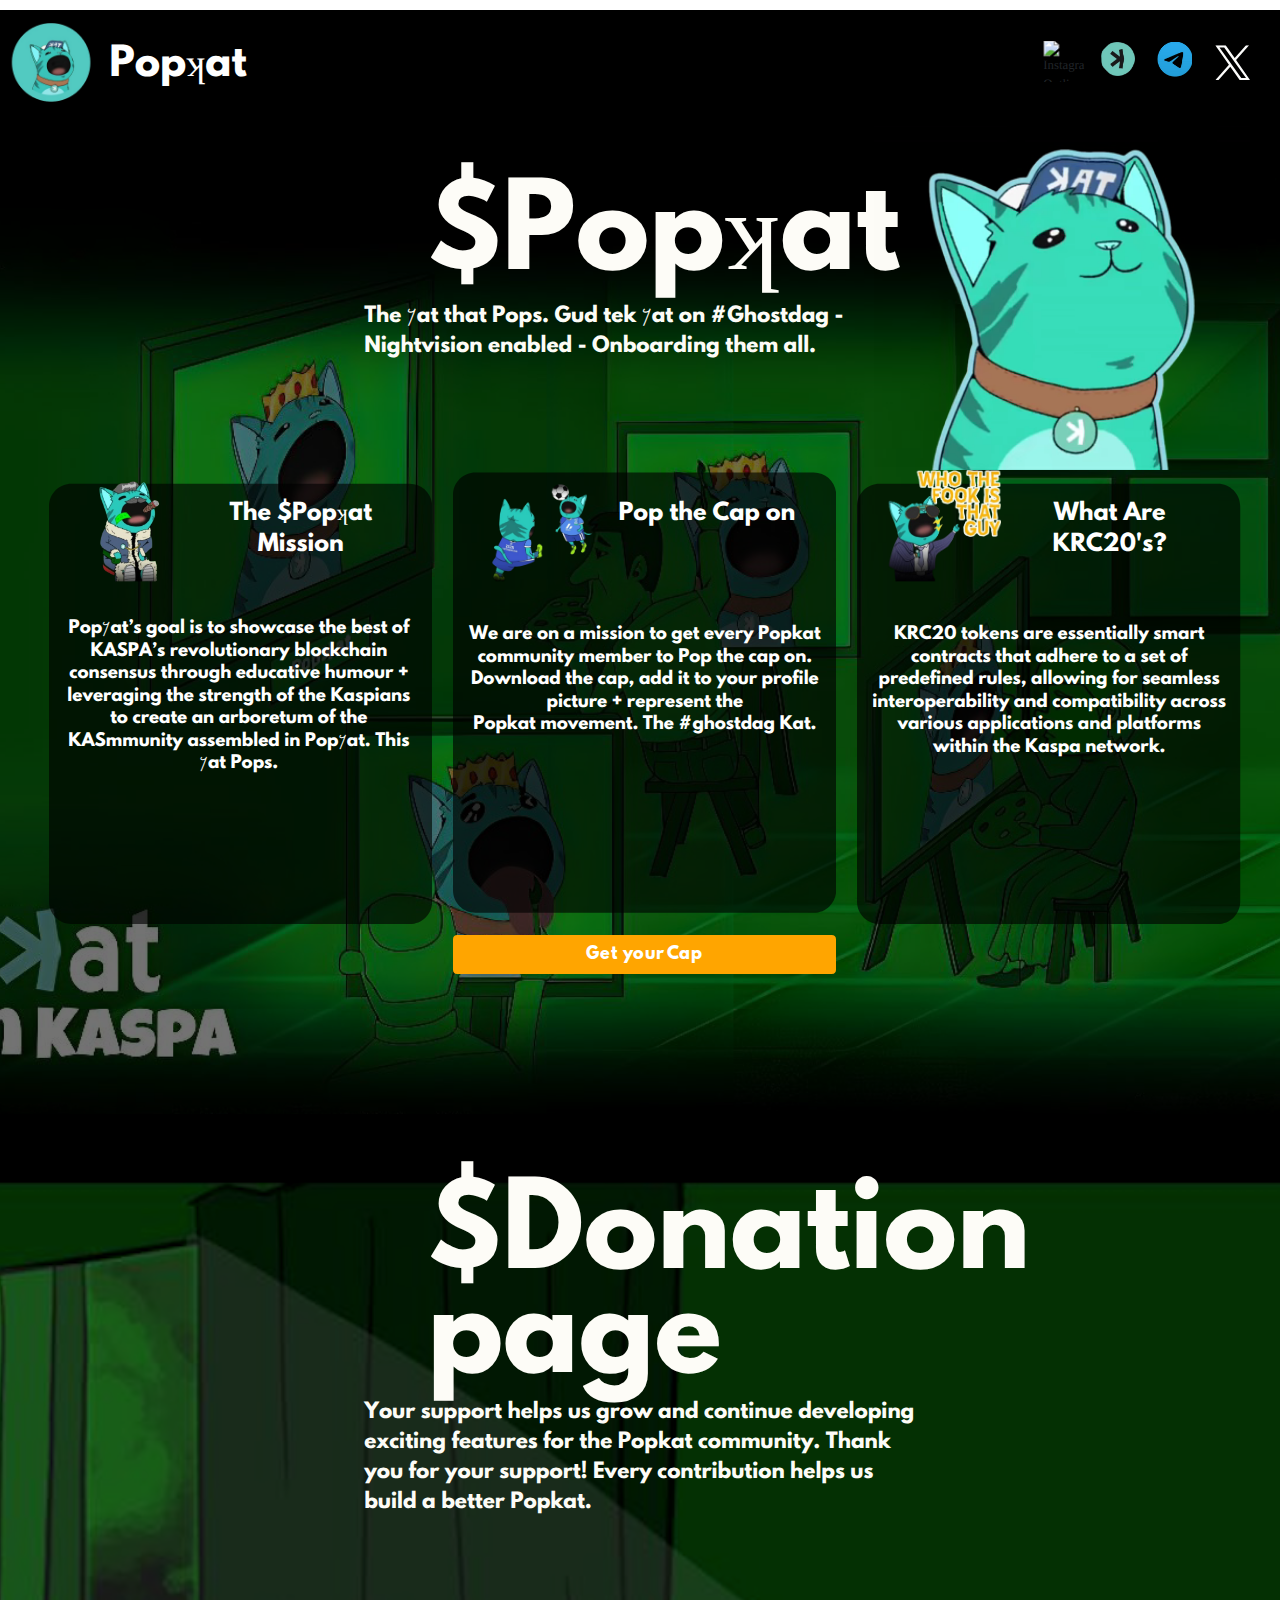
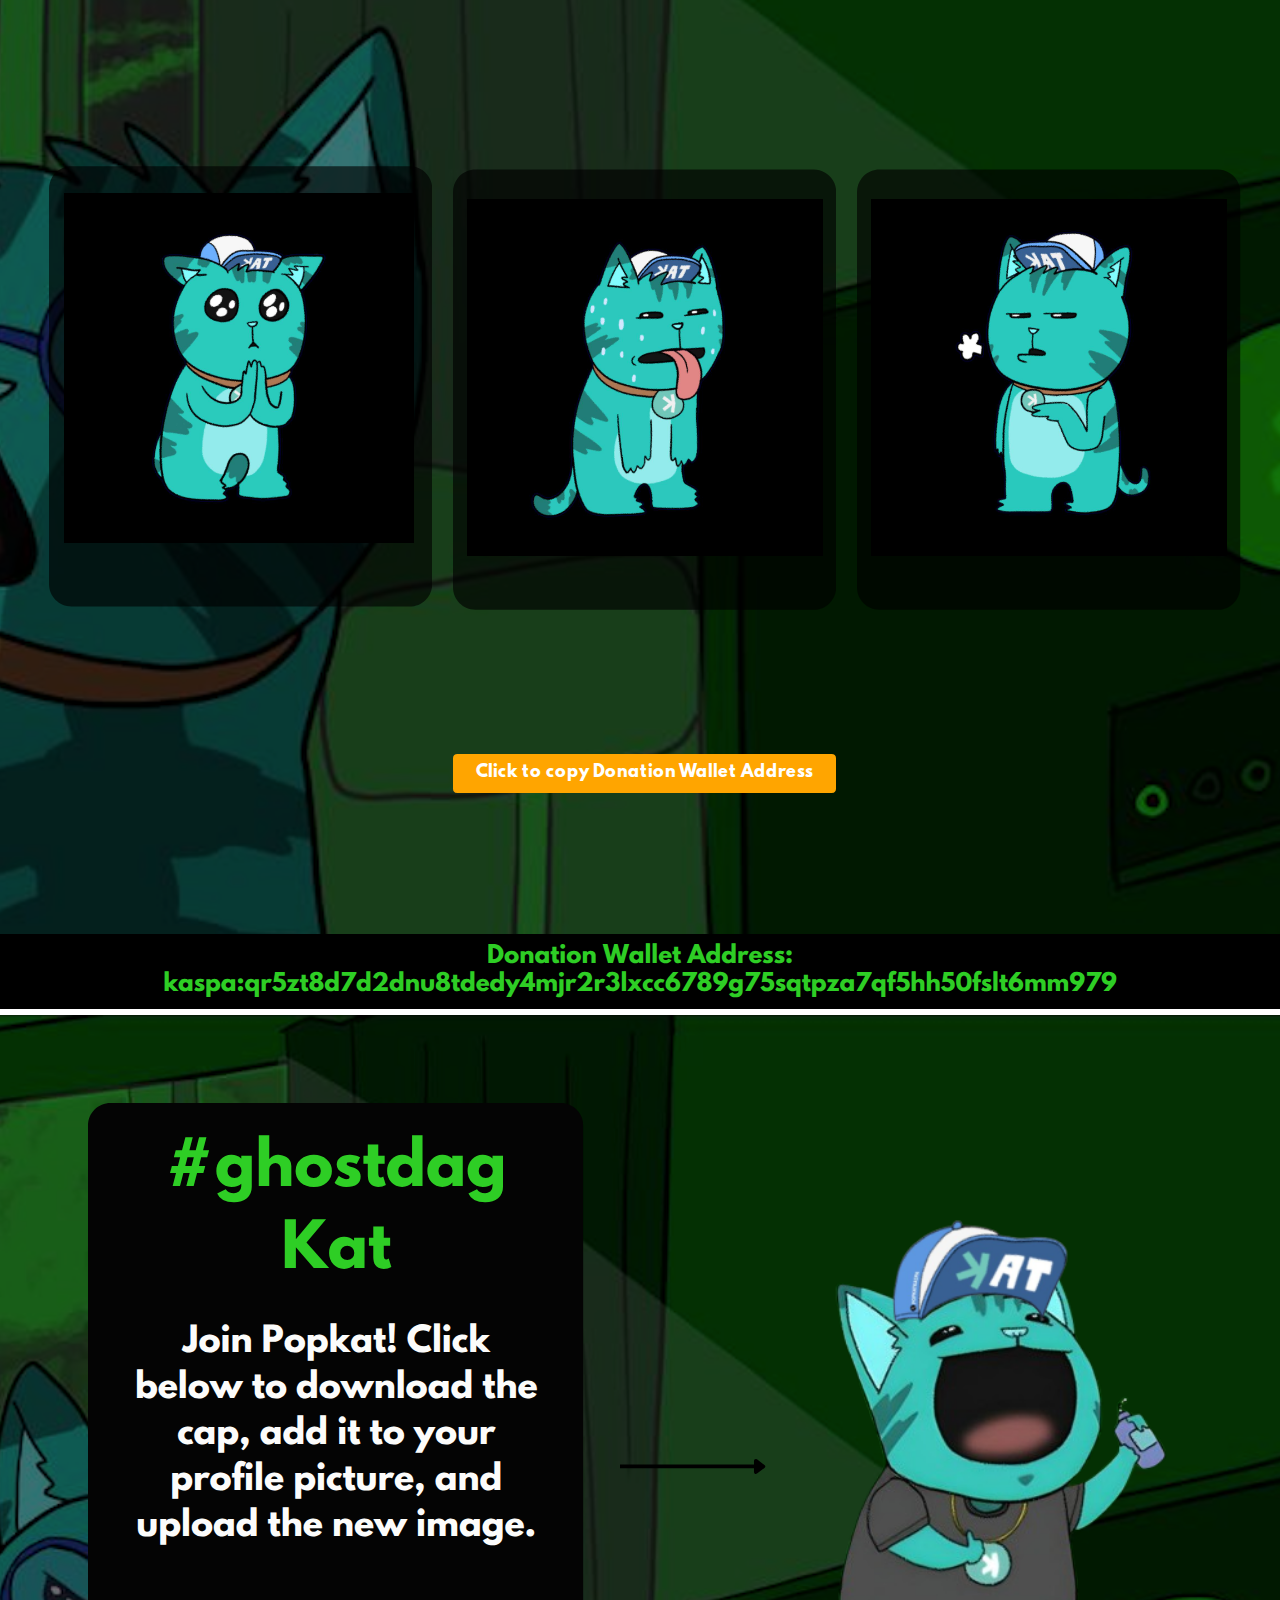
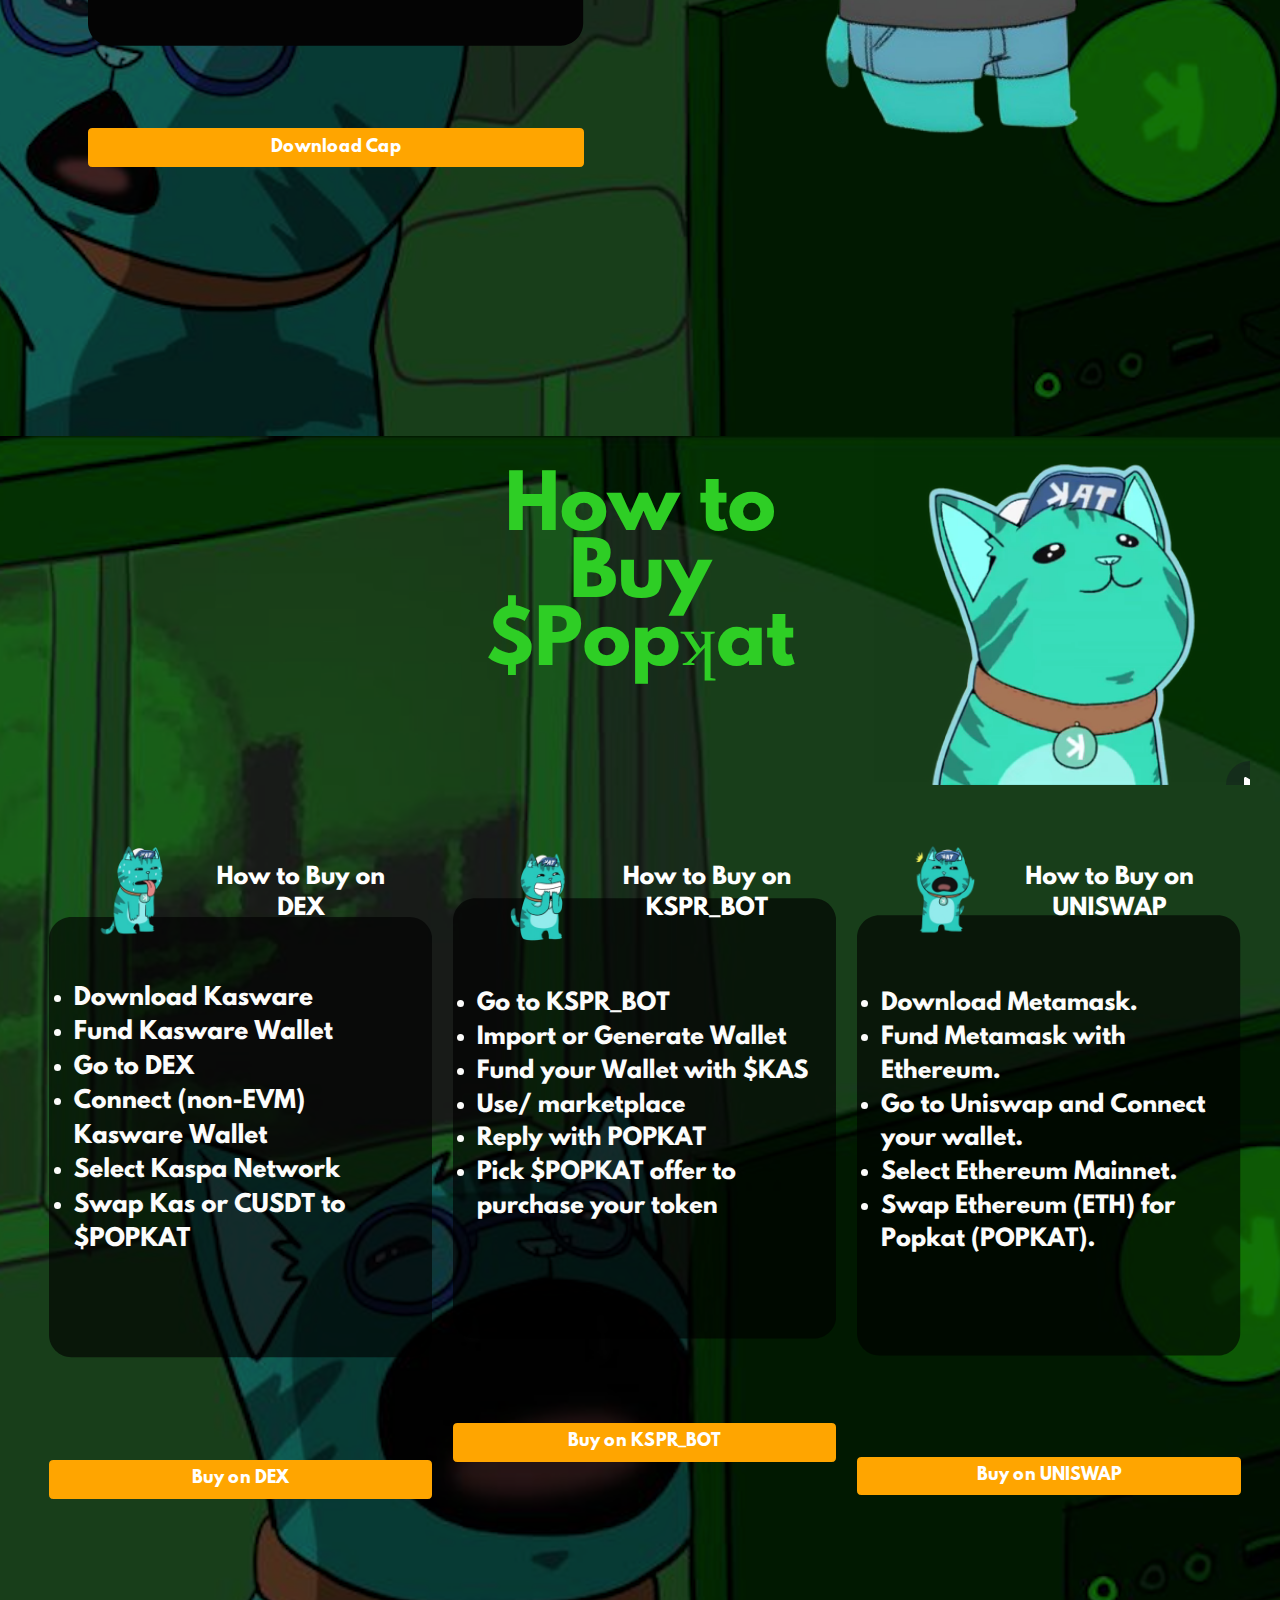
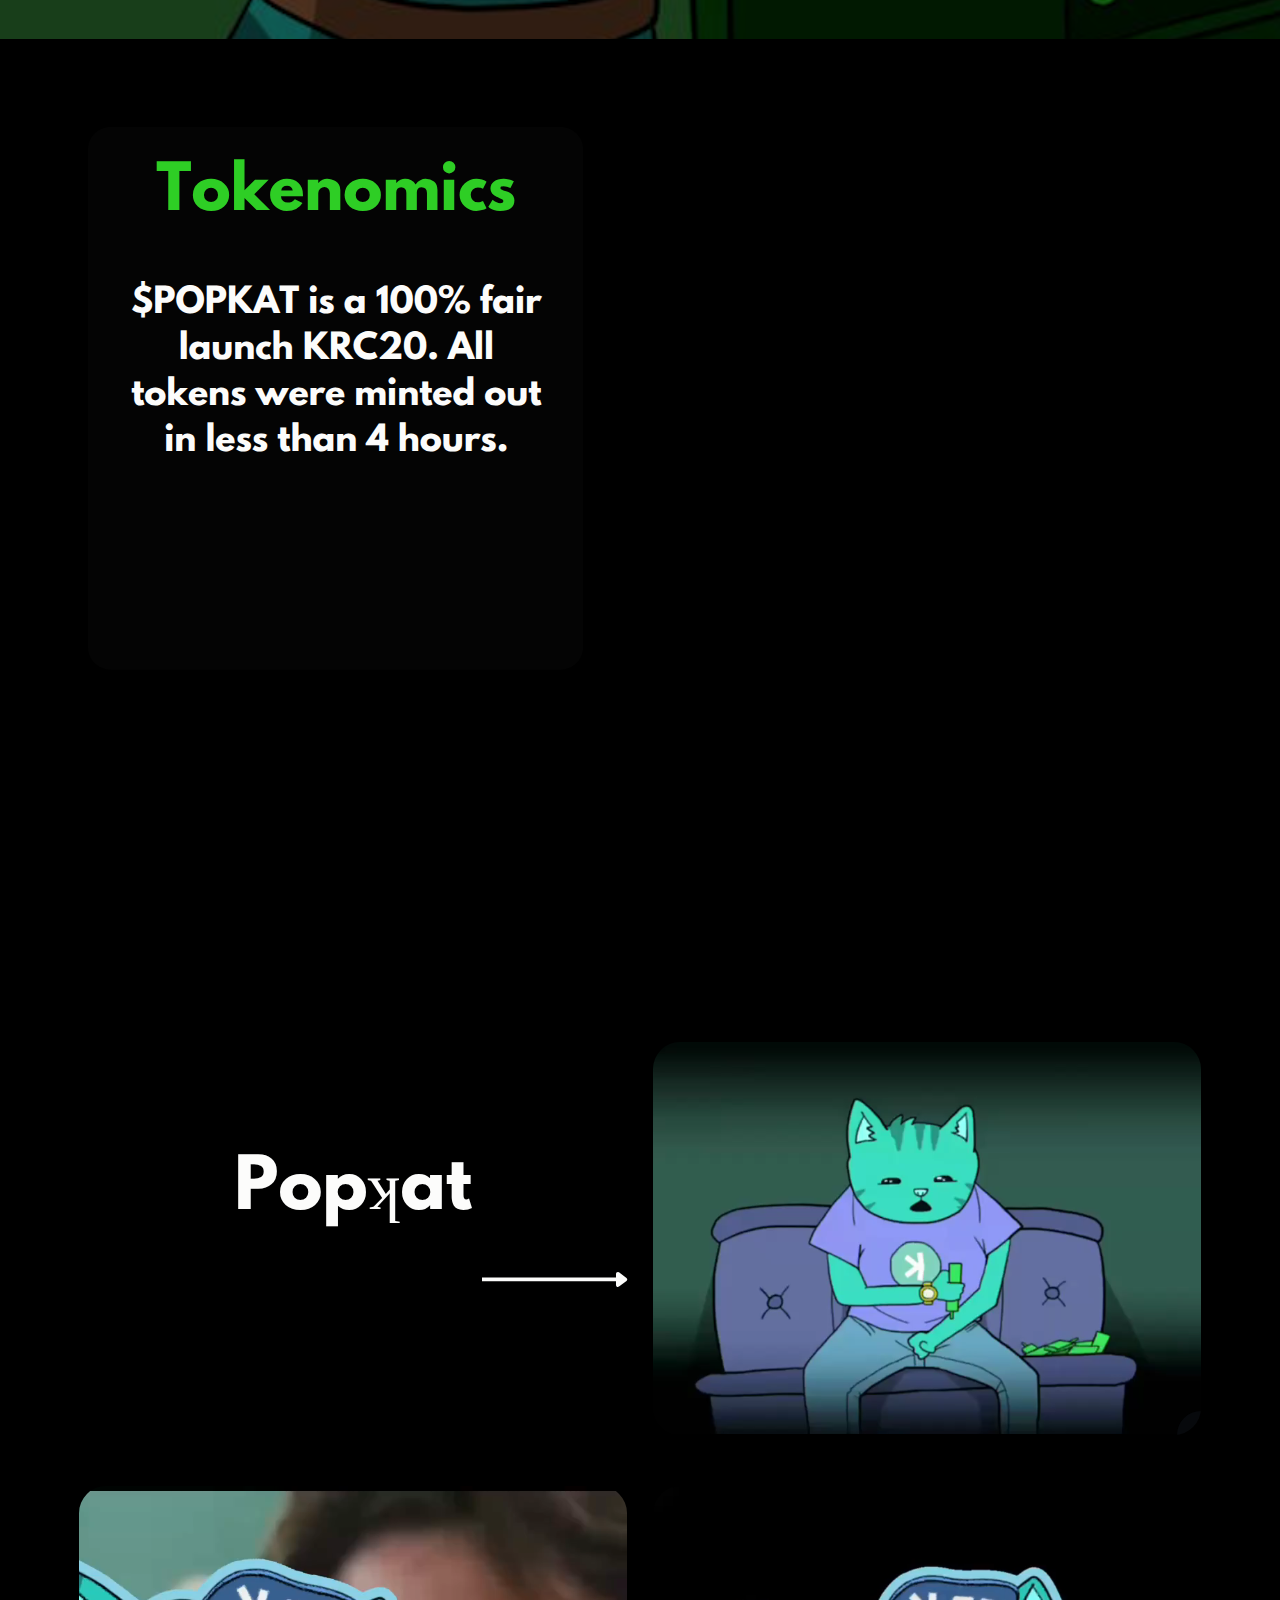
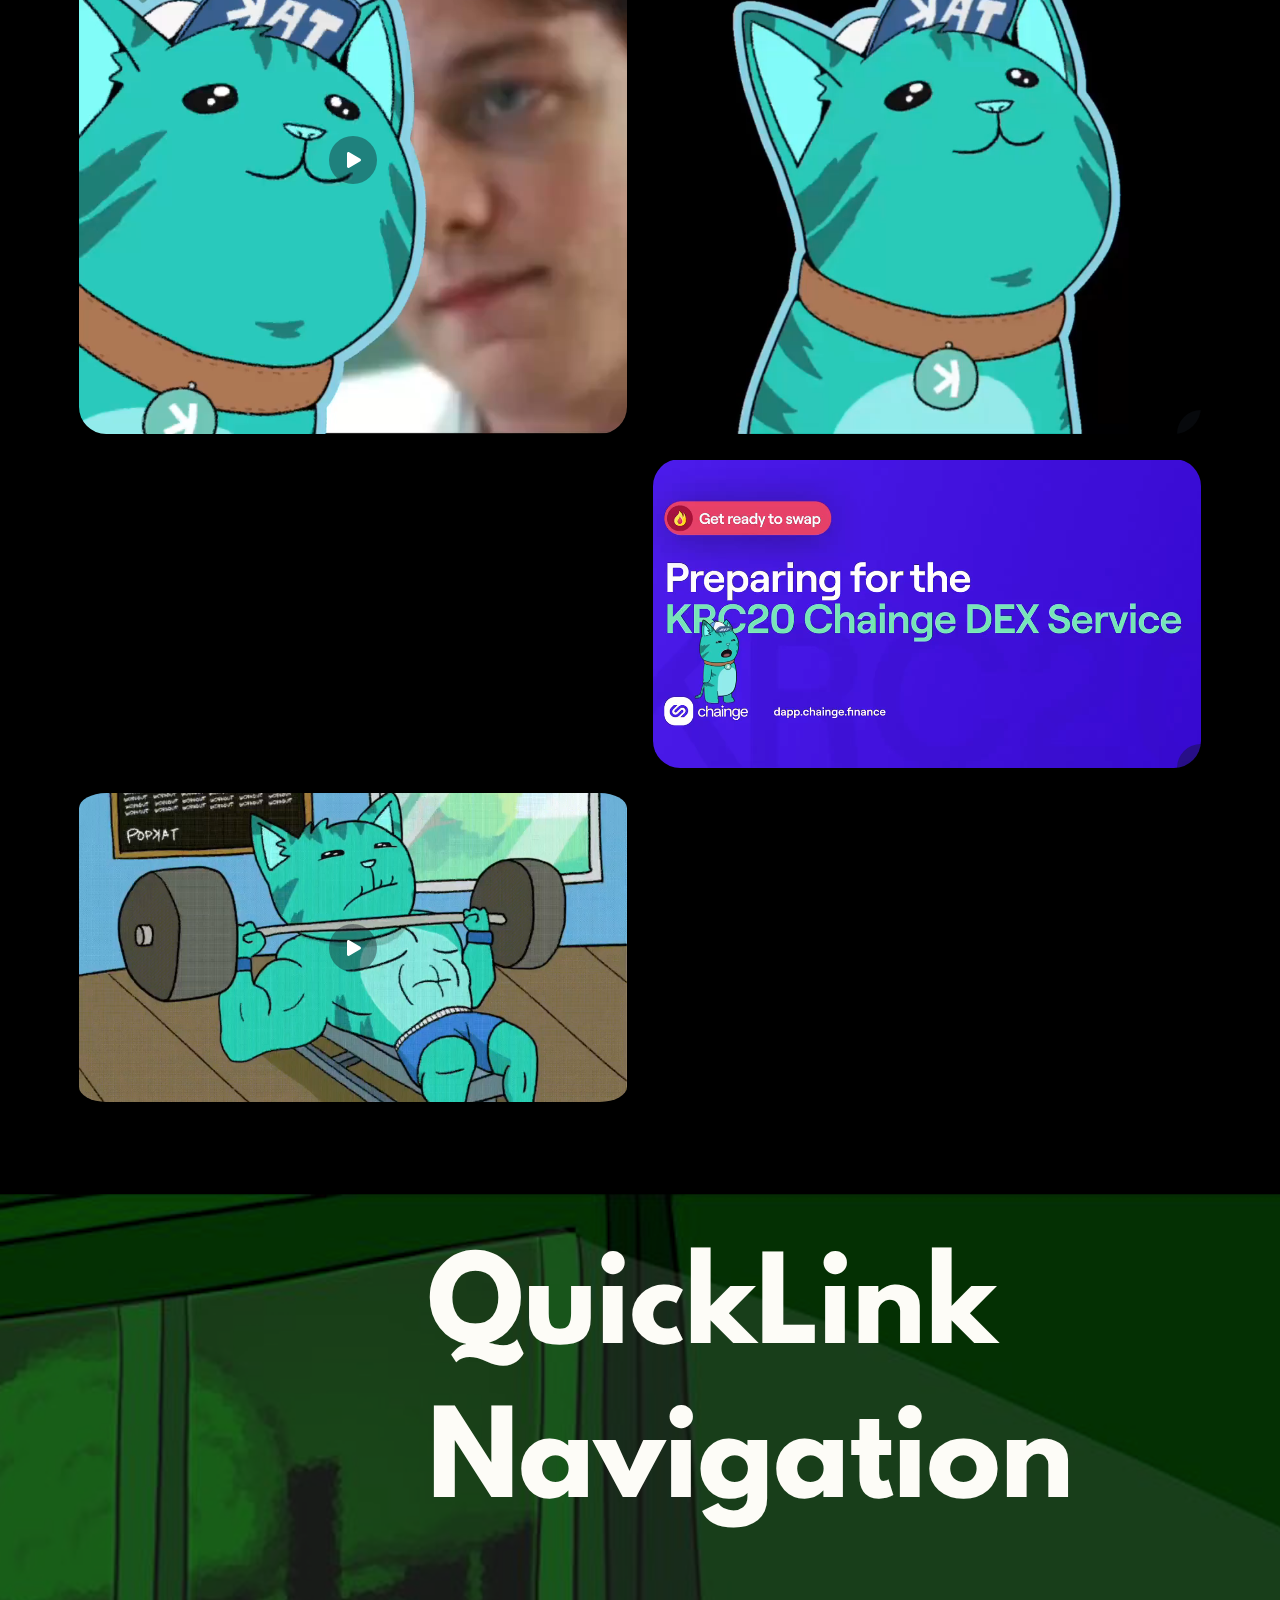
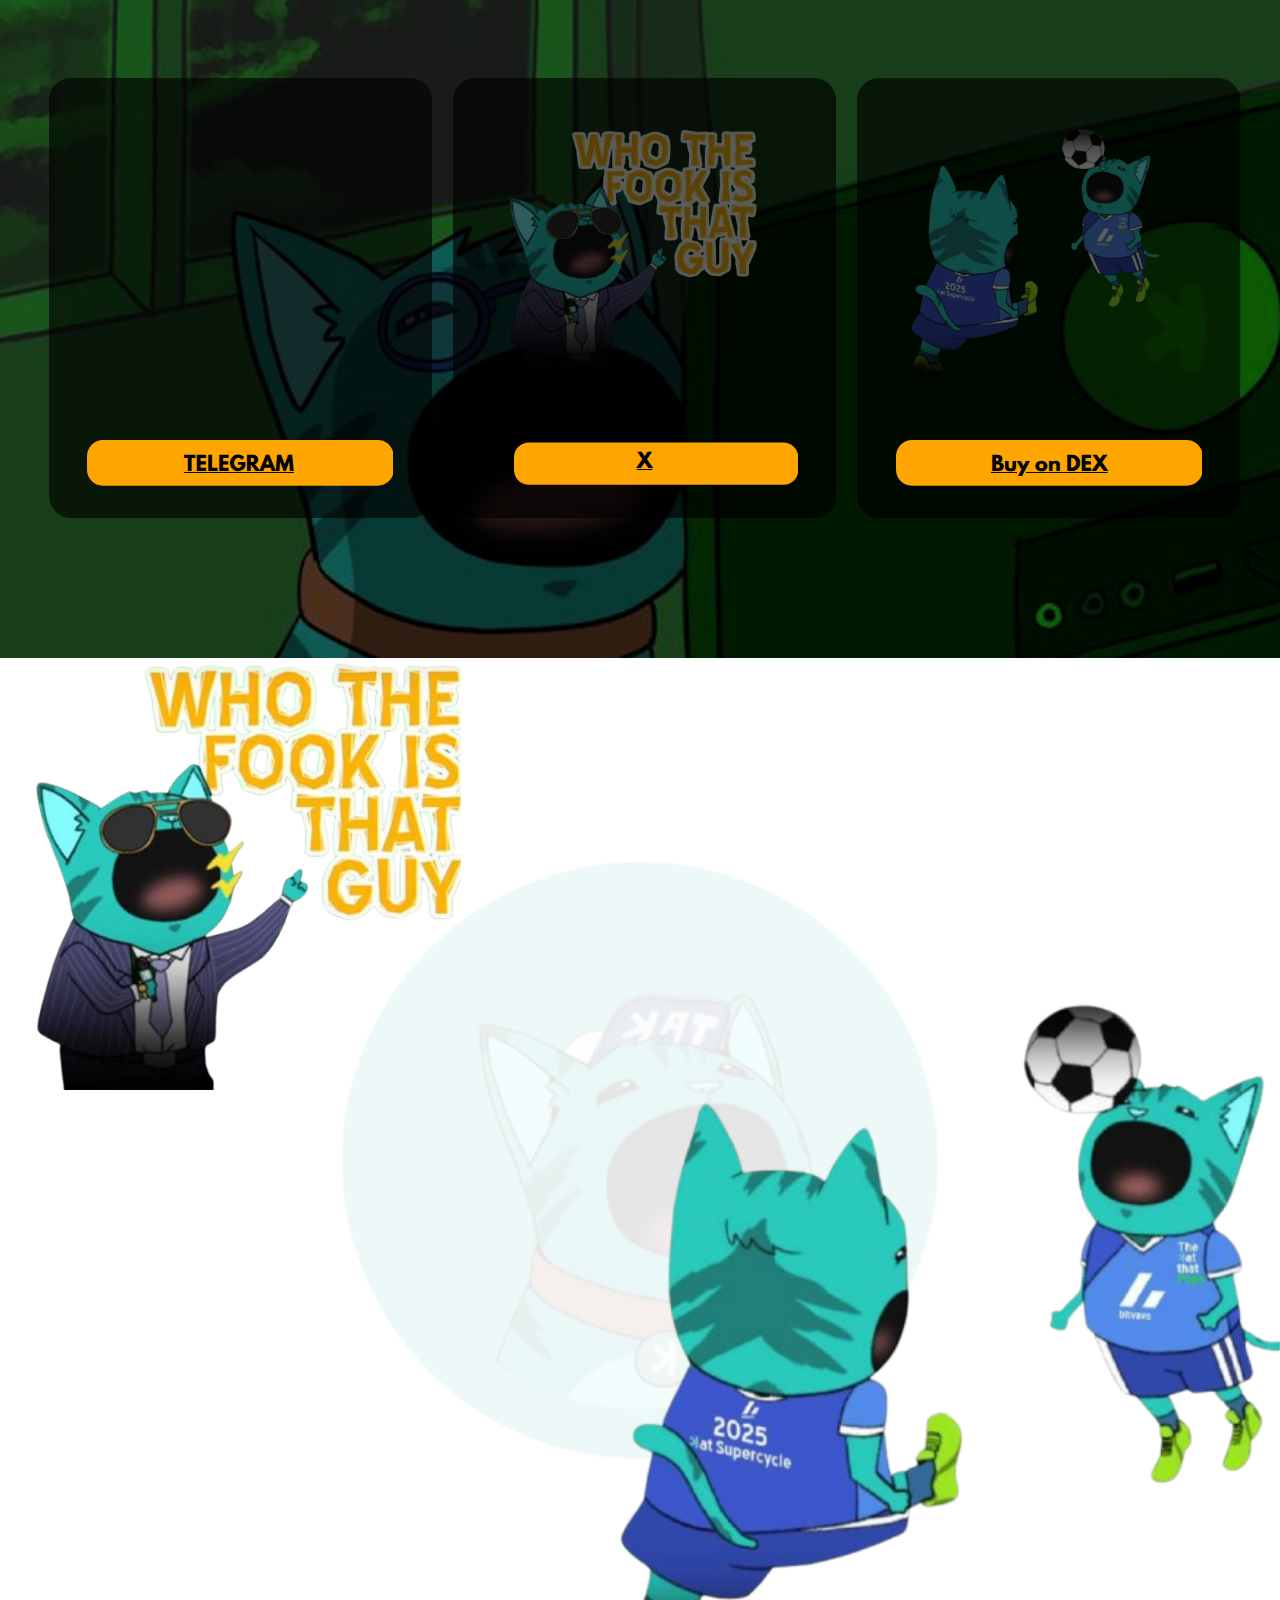
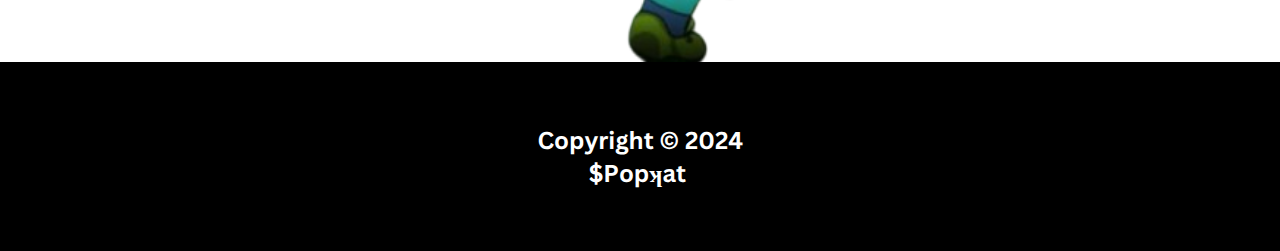
==== commit 6e69cba0: "n" ====
--- a/index.html
+++ b/index.html
@@ -56,6 +56,13 @@
             font-family: YACgEcnJpjs-0;
             text-align: left;
             font-size: 20px;
+        }
+
+        .cata {
+            color: #fdfcf7;
+            font-family: YACgEcnJpjs-0;
+            text-align: center;
+            font-size: calc(1.8em - var(--ffsd));
         }
 
         @media (min-width: 200px) {
@@ -706,8 +713,15 @@
             .cat {
                 color: #fdfcf7;
                 font-family: YACgEcnJpjs-0;
-                text-align: left;
+                text-align: center;
                 font-size: 10px;
+            }
+
+            .cata {
+                color: #fdfcf7;
+                font-family: YACgEcnJpjs-0;
+                text-align: center;
+                font-size: 8px;
             }
 
             .peter {
@@ -5688,6 +5702,26 @@
                 </div>
 
 
+                <div id="WvQHn4UmJV3Hy4yU" style="z-index:5;">
+                    <div id="M60YHvd7r6Xwd7e3" style="padding-top:100%;transform:rotate(0deg);">
+                        <div id="ZAnfFGsBvkMm0DKh" style="position:absolute;top:0px;left:0px;width:100%;height:100%;"><a
+                                id="ryxlQxmL4nd1Lv69" target="_blank" rel="noopener"
+                                href="https://dexscreener.com/ethereum/0xba123e7135bef5d1fa79b8d293b683b50d4c9b04 "
+                                style="pointer-events:all;" data-interstitial-link="">
+                                <div id="L1pzfuGVbKntr58m" style="width:100%;height:100%;opacity:1.0;">
+                                    <div id="aNOolrNn3NVAjGiu"
+                                        style="transform:scale(1, 1);width:100%;height:100%;overflow:hidden;position:relative;">
+                                        <div id="xW5I2BflReRja7e6"
+                                            style="width:calc(100% * max(1, var(--scale-fill, 1)));height:calc(100% / min(1, var(--scale-fill, 1)));position:absolute;top:50%;left:50%;opacity:1.0;animation:pulse 1.5s ease-in-out infinite;">
+                                            <img src="https://encrypted-tbn0.gstatic.com/images?q=tbn:ANd9GcR_DzkUakK9621dUTA-IqB82TGBurgowjI0pTdbGfwNPvsSvxAM9w7zDCAo&s=10"
+                                                alt="Instagram Outline Icon" loading="lazy"
+                                                style="width:100%;height:100%;display:block;object-fit:cover;object-position:50% 50%;transform:translate(-50%, -50%) rotate(0deg);">
+                                        </div>
+                                    </div>
+                                </div>
+                            </a></div>
+                    </div>
+                </div>
                 <div id="T4uJB2sYa3nfCkHh" style="z-index:3;">
                     <div id="cXrRQpofiFFmiXZG" style="padding-top:100%;transform:rotate(0deg);">
                         <div id="kE9pLwIlZ4N0i7WB" style="position:absolute;top:0px;left:0px;width:100%;height:100%;">
@@ -6169,6 +6203,269 @@
         </section>
 
 
+        <section id="Ey0K4a2lRt8Cigju"
+            style="position:relative;overflow:hidden;display:grid;align-items:center;grid-template-columns:auto 100rem auto;z-index:0;margin-top:-1px;">
+            <div id="U51jXDHcQ2CPTedG"
+                style="grid-area:1 / 1 / 2 / 4;display:grid;position:absolute;min-height:100%;min-width:100%;">
+
+                <div id="CAdeOzWTdwmXylXU" style="z-index:0;">
+                    <div id="GHDD1mEKa6sUAzZ2"
+                        style="box-sizing:border-box;width:100%;height:100%;transform:rotate(0deg);">
+                        <div id="uScKqkKaDBA82XpA" style="width:100%;height:100%;opacity:1.0;">
+                            <div id="Qgv4toGK5LohzlcP"
+                                style="background-color:#000000;opacity:1.0;transform:scale(1, 1);width:100%;height:100%;overflow:hidden;position:relative;">
+                                <div id="rbKKlvHFrFmzjOUU"
+                                    style="width:100%;height:100%;position:absolute;top:50%;left:50%;opacity:0.45;animation:pulse 1.5s ease-in-out infinite;">
+                                    <img src="/images/catbg1.png" loading="lazy"
+                                        sizes="(max-width: 375px) 139.10840048vw, (min-width: 375.05px) and (max-width: 480px) 139.10840048vw, (min-width: 480.05px) and (max-width: 768px) 139.10840048vw, (min-width: 768.05px) and (max-width: 1024px) 139.10840048vw, (min-width: 1024.05px) 139.10840048vw"
+                                        style="width:100%;height:100%;display:block;object-fit:cover;object-position:50% 45.16728625%;transform:translate(-50%, -45.16728625%) rotate(0deg);">
+                                </div>
+                            </div>
+                        </div>
+                    </div>
+                </div>
+
+            </div>
+            <div id="t8aojP0child5Iq8" style="display:grid;position:relative;grid-area:1 / 2 / 2 / 3;">
+
+                <div id="nYNbhImMxqiHy7mS" style="z-index:2;">
+                    <div id="GsgmZ2zLJKMN4AMP" style="box-sizing:border-box;width:100%;height:100%;">
+                        <div class="animation_container" style="width:100%;height:100%;">
+                            <div class="animated"
+                                style="width:100%;height:100%;animation:breathe-LEFT-ccfdb6c1-2962-4a47-9645-8feb736acda4 5000ms 100ms both paused;">
+                                <div id="HEHQ2K2rI9ZKxXWH"
+                                    style="opacity:1.0;display:flex;box-sizing:border-box;flex-direction:column;justify-content:flex-start;width:100%;height:100%;">
+                                    <p id="ynBbyZxd3DX7P1ET"
+                                        style="color:#fdfcf7;font-family:YACgEcnJpjs-0;line-height:0.935221em;text-align:left; margin-top: 30px;">
+                                        <span id="yh5e7FVHzve7ISOm" style="color:#fdfcf7;">$Donation page</span>
+                                    </p>
+                                </div>
+                            </div>
+                        </div>
+                    </div>
+                </div>
+                <div id="kJkCzqXAK7c5WGnI" style="z-index:1;">
+                    <div id="Ey9q7Mfksop5QQB9" style="box-sizing:border-box;width:100%;height:100%;">
+                        <div class="animation_container" style="width:100%;height:100%; margin-top: 20px;">
+                            <div class="animated"
+                                style="width:100%;height:100%;animation:breathe-LEFT-e82d9f66-424a-4a4f-8642-b3d94de10d27 5000ms 100ms both paused;">
+                                <div id="nGo46oYOUrwnDVr3"
+                                    style="opacity:1.0;display:flex;box-sizing:border-box;flex-direction:column;justify-content:flex-start;width:100%;height:100%;">
+                                    <p class="cat">
+                                        <span id="Lhg7zHVrGwR339rw" style="color:#fdfcf7;">Your support helps us grow
+                                            and continue developing exciting features for the Popkat community. Thank
+                                            you for your support! Every contribution helps us build a better Popkat.
+                                        </span>
+                                    </p> <br>
+
+                                </div>
+                            </div>
+                        </div>
+                    </div>
+                </div>
+
+                <div id="CIUCoIwYviBaebDF">
+                    <div id="pooGJTfuGssu7Zkg" style="display:grid;position:relative;grid-area:7 / 2 / 11 / 5;">
+                        <div id="OvYYNOkFSjjsarFB" style="display:grid;position:relative;grid-area:2 / 2 / 3 / 3;">
+                            <div id="j8nRcow8hPdK56On" style="z-index:4;">
+                                <div id="lovxKsD7GLJp77aE" style="padding-top:114.8961821%;">
+                                    <div id="rPIoa4y7BzwwuGeV"
+                                        style="position:absolute;top:0px;left:0px;width:100%;height:100%;">
+                                        <div class="animation_container" style="width:100%;height:100%;">
+                                            <div class="animated"
+                                                style="width:100%;height:100%;animation:fade-LEFT-fee1884c-de44-42b2-9a3c-000ff0e48a57 500ms 100ms both paused;">
+                                                <svg id="Q5RST90CRw9ytWSZ" viewBox="0 0 793.3001 911.4716"
+                                                    style="width:100%;height:100%;opacity:0.62;overflow:hidden;position:absolute;top:0%;left:0%;background:url(%27data_image/png%3bbase64%2c%27.html);">
+                                                    <g id="NHZXXmfd4ht8ro1V" style="transform:scale(1, 1);">
+                                                        <path id="ekgcfIIXZxSQMXAV"
+                                                            d="M46.5454524,0 L746.75465746,0 C772.461001,0 793.30010986,20.83910887 793.30010986,46.5454524 L793.30010986,864.92610522 C793.30010986,877.27072672 788.39622807,889.10974467 779.66726249,897.83871025 770.93829691,906.56767582 759.09927896,911.47155762 746.75465746,911.47155762 L46.5454524,911.47155762 C20.83910887,911.47155762 0,890.63244875 0,864.92610522 L0,46.5454524 C0,34.2008309 4.9038818,22.36181295 13.63284737,13.63284737 22.36181295,4.9038818 34.2008309,0 46.5454524,0 Z"
+                                                            style="fill:#000000;opacity:1.0;"></path>
+                                                    </g>
+                                                </svg>
+                                            </div>
+                                        </div>
+                                    </div>
+                                </div>
+                            </div>
+
+
+                            <div id="zubUr3ckmJTzPdH5" style="z-index:9;">
+                                <div id="ewxoPigijFSYQb2I" style="box-sizing:border-box;width:100%;height:100%;">
+                                    <div class="animation_container" style="width:100%;height:100%;">
+                                        <div class="animated"
+                                            style="width:100%;height:100%;animation:fade-LEFT-8ea9f874-560b-43f2-974f-27d95473305d 500ms 100ms both paused;">
+                                            <div id="UduyqR5FryV2zMVz"
+                                                style="opacity:1.0;display:flex;box-sizing:border-box;flex-direction:column;justify-content:flex-start;width:100%;height:100%;">
+                                                <p id="CLG56mPh2yRS3XSA"
+                                                    style="color:#ffffff;font-family:YACgEcnJpjs-0;line-height:1.34572145em;text-align:center;">
+                                                    <span id="h88lAKNLXsPwcaLD" style="color:#ffffff;">
+                                                        <img class="content-image img-fluid d-block mx-auto item1"
+                                                            src="/images/1.jpg" alt="">
+                                                    </span><br>
+                                                </p>
+                                            </div>
+                                        </div>
+                                    </div>
+                                </div>
+                            </div>
+                        </div>
+                    </div>
+
+                </div>
+
+                <div id="CiLxab0ugWLbbx21">
+                    <div id="dl1h3bXRcrwJAhcP" style="display:grid;position:relative;grid-area:8 / 6 / 12 / 7;">
+                        <div id="entIbxV4XNcrT11V" style="display:grid;position:relative;grid-area:2 / 2 / 3 / 3;">
+                            <div id="OPL7rBLW9WJKfes6" style="z-index:12;">
+                                <div id="o8aAOzXzmGYsfnlN" style="padding-top:114.8961821%;">
+                                    <div id="e74WDIAV6mw1ny0t"
+                                        style="position:absolute;top:0px;left:0px;width:100%;height:100%;">
+                                        <div class="animation_container" style="width:100%;height:100%;">
+                                            <div class="animated"
+                                                style="width:100%;height:100%;animation:fade-RIGHT-2a77389c-76d3-40db-bc2a-9869c59f26b6 500ms 100ms both paused;">
+                                                <svg id="OUEbStxblgbkj0eF" viewBox="0 0 793.3001 911.4716"
+                                                    style="width:100%;height:100%;opacity:0.63;overflow:hidden;position:absolute;top:0%;left:0%;background:url(%27data_image/png%3bbase64%2c%27.html);">
+                                                    <g id="MEExAEqyWCB53D5t" style="transform:scale(1, 1);">
+                                                        <path id="cvv4bozTE0SKd7gv"
+                                                            d="M46.5454524,0 L746.75465746,0 C772.461001,0 793.30010986,20.83910887 793.30010986,46.5454524 L793.30010986,864.92610522 C793.30010986,877.27072672 788.39622807,889.10974467 779.66726249,897.83871025 770.93829691,906.56767582 759.09927896,911.47155762 746.75465746,911.47155762 L46.5454524,911.47155762 C20.83910887,911.47155762 0,890.63244875 0,864.92610522 L0,46.5454524 C0,34.2008309 4.9038818,22.36181295 13.63284737,13.63284737 22.36181295,4.9038818 34.2008309,0 46.5454524,0 Z"
+                                                            style="fill:#000000;opacity:1.0;"></path>
+                                                    </g>
+                                                </svg>
+                                            </div>
+                                        </div>
+                                    </div>
+                                </div>
+                            </div>
+
+                            <div id="oMnakWB37gZejX03" style="z-index:17;">
+                                <div id="n6R7MSnTIDX6SD6B" style="box-sizing:border-box;width:100%;height:100%;">
+                                    <div class="animation_container" style="width:100%;height:100%;">
+                                        <div class="animated"
+                                            style="width:100%;height:100%;animation:fade-RIGHT-92491bc9-87ad-46c7-a07c-26e3f8926edb 500ms 100ms both paused;">
+                                            <div id="cOJkfC0XHPvALLsG"
+                                                style="opacity:1.0;display:flex;box-sizing:border-box;flex-direction:column;justify-content:flex-start;width:100%;height:100%;">
+                                                <p id="h5FDiaL8QRZz16Jg"
+                                                    style="color:#ffffff;font-family:YACgEcnJpjs-0;line-height:1.34572145em;text-align:center;">
+                                                    <span id="LaTx6kpRTQIwmErN" style="color:#ffffff;">
+                                                        <img class="content-image img-fluid d-block mx-auto item2"
+                                                            src="/images/2.jpg" alt="">
+                                                    </span>
+                                                </p>
+                                            </div>
+                                        </div>
+                                    </div>
+                                </div>
+
+                            </div>
+
+                        </div>
+                    </div>
+                    <div style="display:grid;position:relative;">
+                        <button id="copy-btn" type="button" class="btn btn-warning btn-lg"
+                            style="font-family:YACgEcnJpjs-0;color: white;" onclick="copyWalletAddress()">
+                            Click to copy Donation Wallet Address
+                        </button>
+                    </div>
+
+                    <script>
+                        function copyWalletAddress() {
+                            // Text to be copied
+                            const textToCopy = "kaspa:qr5zt8d7d2dnu8tdedy4mjr2r3lxcc6789g75sqtpza7qf5hh50fslt6mm979";
+
+                            // Create a temporary textarea element to hold the text
+                            const textarea = document.createElement("textarea");
+                            textarea.value = textToCopy;
+
+                            // Append the textarea to the document
+                            document.body.appendChild(textarea);
+
+                            // Select the text in the textarea
+                            textarea.select();
+                            textarea.setSelectionRange(0, 99999); // For mobile devices
+
+                            // Copy the text to the clipboard
+                            document.execCommand("copy");
+
+                            // Remove the textarea from the document
+                            document.body.removeChild(textarea);
+
+                            // Change button text to "Wallet Copied"
+                            const button = document.getElementById("copy-btn");
+                            button.innerText = "Wallet Copied";
+
+                            // Restore original button text after 2 seconds
+                            setTimeout(() => {
+                                button.innerText = "Click to copy Donation Wallet Address";
+                            }, 2000); // 2000 milliseconds = 2 seconds
+
+                            // Optional: Alert the user that the text has been copied
+                            alert("Wallet Address copied");
+                        }
+                    </script>
+                </div>
+
+                <div id="n7Q6YQ2bC6PWvsSH">
+                    <div id="lNu3pUXfya1uM3tN" style="display:grid;position:relative;grid-area:9 / 9 / 13 / 12;">
+                        <div id="f2jhnXltr0YIxZXf" style="display:grid;position:relative;grid-area:2 / 2 / 3 / 3;">
+                            <div id="QoDCkGNmMLPPtI1g" style="z-index:20;">
+                                <div id="JO2XmvVSfTdH0Wh2" style="padding-top:114.8961821%;">
+                                    <div id="qNDmcE1UBzW63RSD"
+                                        style="position:absolute;top:0px;left:0px;width:100%;height:100%;">
+                                        <div class="animation_container" style="width:100%;height:100%;">
+                                            <div class="animated"
+                                                style="width:100%;height:100%;animation:fade-RIGHT-5619bcb8-1ad7-4581-b51b-8fcd5454361c 500ms 100ms both paused;">
+                                                <svg id="jI5aOTUxHXp3GccH" viewBox="0 0 793.3001 911.4716"
+                                                    style="width:100%;height:100%;opacity:0.62;overflow:hidden;position:absolute;top:0%;left:0%;background:url(%27data_image/png%3bbase64%2c%27.html);">
+                                                    <g id="VTXkSXhBIuFR38pe" style="transform:scale(1, 1);">
+                                                        <path id="pzIYH1UrwYyWU9OF"
+                                                            d="M46.5454524,0 L746.75465746,0 C772.461001,0 793.30010986,20.83910887 793.30010986,46.5454524 L793.30010986,864.92610522 C793.30010986,877.27072672 788.39622807,889.10974467 779.66726249,897.83871025 770.93829691,906.56767582 759.09927896,911.47155762 746.75465746,911.47155762 L46.5454524,911.47155762 C20.83910887,911.47155762 0,890.63244875 0,864.92610522 L0,46.5454524 C0,34.2008309 4.9038818,22.36181295 13.63284737,13.63284737 22.36181295,4.9038818 34.2008309,0 46.5454524,0 Z"
+                                                            style="fill:#000000;opacity:1.0;"></path>
+                                                    </g>
+                                                </svg>
+                                            </div>
+                                        </div>
+                                    </div>
+                                </div>
+                            </div>
+
+                            <div id="gpd96oMqJgpIRlQV" style="z-index:25;">
+                                <div id="sqCalZvIdCzhIOgr" style="box-sizing:border-box;width:100%;height:100%;">
+                                    <div class="animation_container" style="width:100%;height:100%;">
+                                        <div class="animated"
+                                            style="width:100%;height:100%;animation:fade-RIGHT-f52b14b3-b745-49d1-846e-c9a91a169576 500ms 100ms both paused;">
+                                            <div id="sVPkski11L4Ci1Oc"
+                                                style="opacity:1.0;display:flex;box-sizing:border-box;flex-direction:column;justify-content:flex-start;width:100%;height:100%;">
+                                                <p id="ngXyh1lMmokeOESr"
+                                                    style="color:#ffffff;font-family:YACgEcnJpjs-0;line-height:1.34572145em;text-align:center;">
+                                                    <span id="W5aceTJXLf2N5SQb" style="color:#ffffff;"><img
+                                                            class="content-image img-fluid d-block mx-auto item3"
+                                                            src="/images/3.jpg" alt=""></span>
+                                                </p>
+                                            </div>
+                                        </div>
+                                    </div>
+                                </div>
+                            </div>
+
+                        </div>
+                    </div>
+                </div>
+
+            </div>
+
+
+
+
+        </section>
+        <h1 class="cata"
+            style="color: #0a0a0a;font-family: YACgEcnJpjs-0; background-color: black;  padding-top: 10px;padding-bottom: 10px;">
+            <span id="" style="color:#2ece25;">
+                Donation Wallet Address: <br> <strong style="">kaspa:qr5zt8d7d2dnu8tdedy4mjr2r3lxcc6789g75sqtpza7qf5hh50fslt6mm979</strong>
+            </span>
+        </h1>
+
+
+
 
 
         <section id="Ey0K4a2lRt8Cigju"
@@ -6280,7 +6577,8 @@
                                 style="display:block;width:100%;height:100%;overflow:visible;opacity:1.0;min-height:1px;stroke:#000000;fill:#000000;background:url(%27data_image/png%3bbase64%2c%27.html);">
                                 <g id="DgF1ZTRV2I7WQazk">
                                     <path d="M0,8 L144.00793626,8"
-                                        style="fill:none;stroke-width:4px;stroke-linecap:butt;"></path>
+                                        style="fill:none;stroke-width:4px;stroke-linecap:butt;">
+                                    </path>
                                     <path id="WCenilBFDxjCIrC1" d="M145.00793626,2 L153.00793626,8 L145.00793626,14 Z"
                                         style="stroke-linejoin:round;stroke-linecap:round;stroke-width:4px;fill:inherit;">
                                     </path>
@@ -6864,7 +7162,8 @@
                                 style="display:block;width:100%;height:100%;overflow:visible;opacity:1.0;min-height:1px;stroke:#000000;fill:#000000;background:url(%27data_image/png%3bbase64%2c%27.html);">
                                 <g id="DgF1ZTRV2I7WQazk">
                                     <path d="M0,8 L144.00793626,8"
-                                        style="fill:none;stroke-width:4px;stroke-linecap:butt;"></path>
+                                        style="fill:none;stroke-width:4px;stroke-linecap:butt;">
+                                    </path>
                                     <path id="WCenilBFDxjCIrC1" d="M145.00793626,2 L153.00793626,8 L145.00793626,14 Z"
                                         style="stroke-linejoin:round;stroke-linecap:round;stroke-width:4px;fill:inherit;">
                                     </path>
@@ -7820,6 +8119,25 @@
                 </div>
             </div>
         </section>
+
+        <script>
+            const images = ['/images/1.jpg', '/images/3.jpg', '/images/4.jpg', '/images/5.jpg', '/images/6.jpg'];
+
+            function changeImage(imgElement) {
+                const randomIndex = Math.floor(Math.random() * images.length);
+                imgElement.src = images[randomIndex];
+            }
+
+            function startImageRotation() {
+                const imageElements = document.querySelectorAll('.content-image');
+                imageElements.forEach((imgElement) => {
+                    setInterval(() => changeImage(imgElement), 1000); // Change image every 5 seconds
+                });
+            }
+
+            // Start the image rotation
+            startImageRotation();
+        </script>
         <script src="js/a7bdac05b24347a77bc2ba39247eaaf9c12b11b8b5b7c8ffcd473c8cd1f4ef7d.js" async=""
             nonce="7b083719-89b5-46fa-8adc-d1cb416ed31e"></script>
         <script src="js/939898b427480d700449229ff00dbb8a6f9f77442b532f697866e6914ab8843a.js" async=""
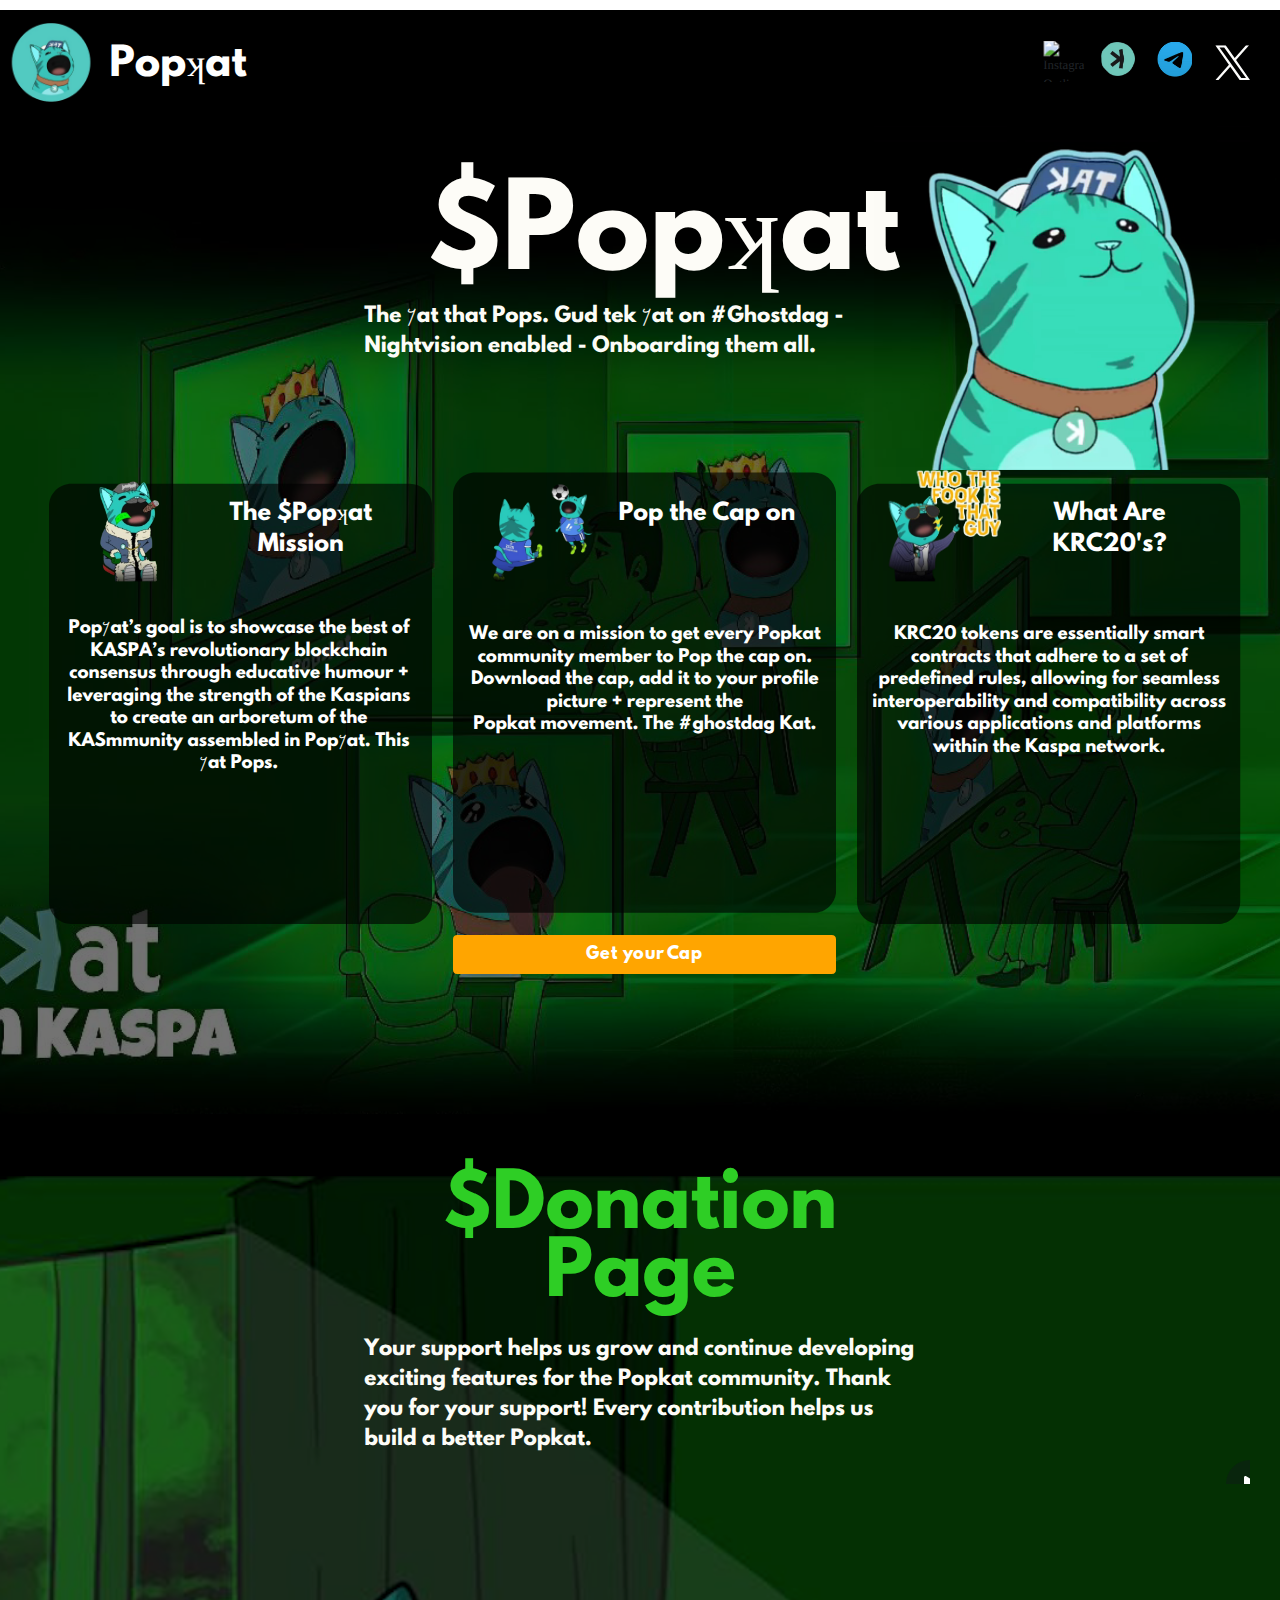
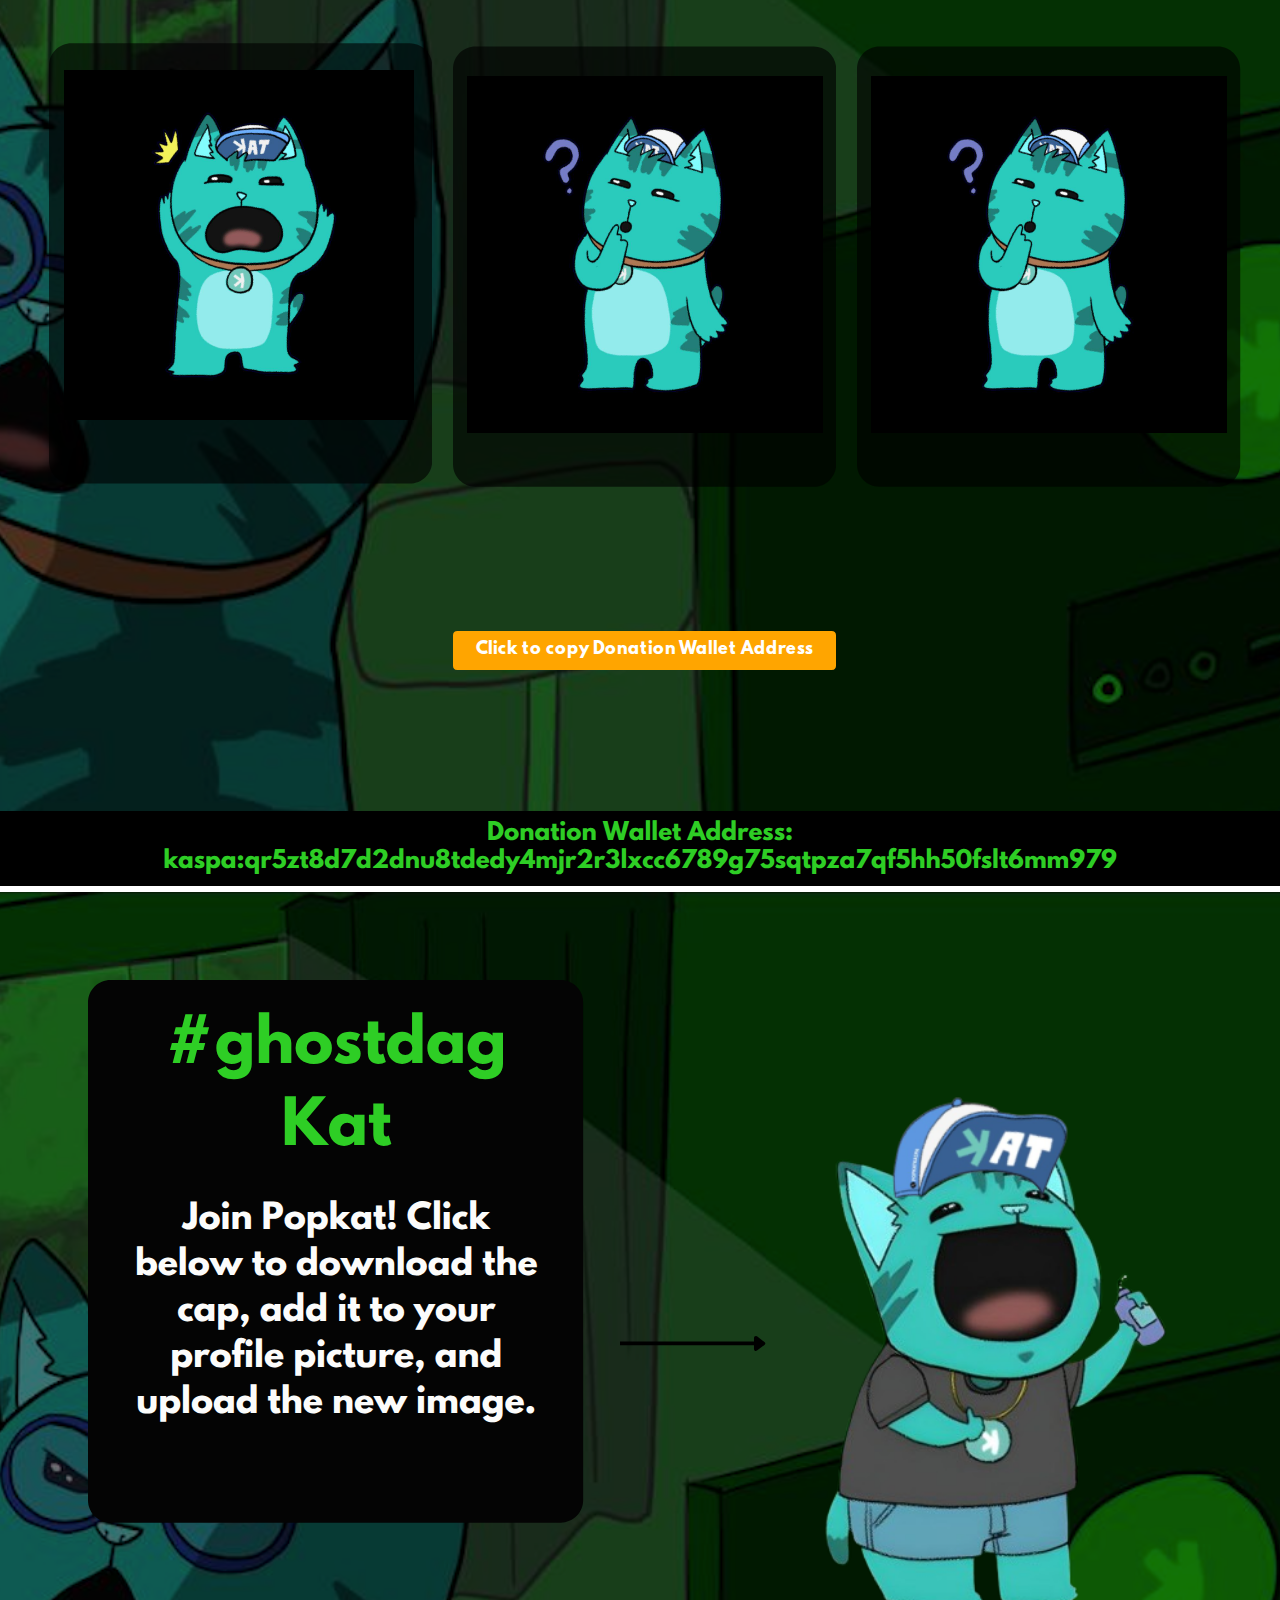
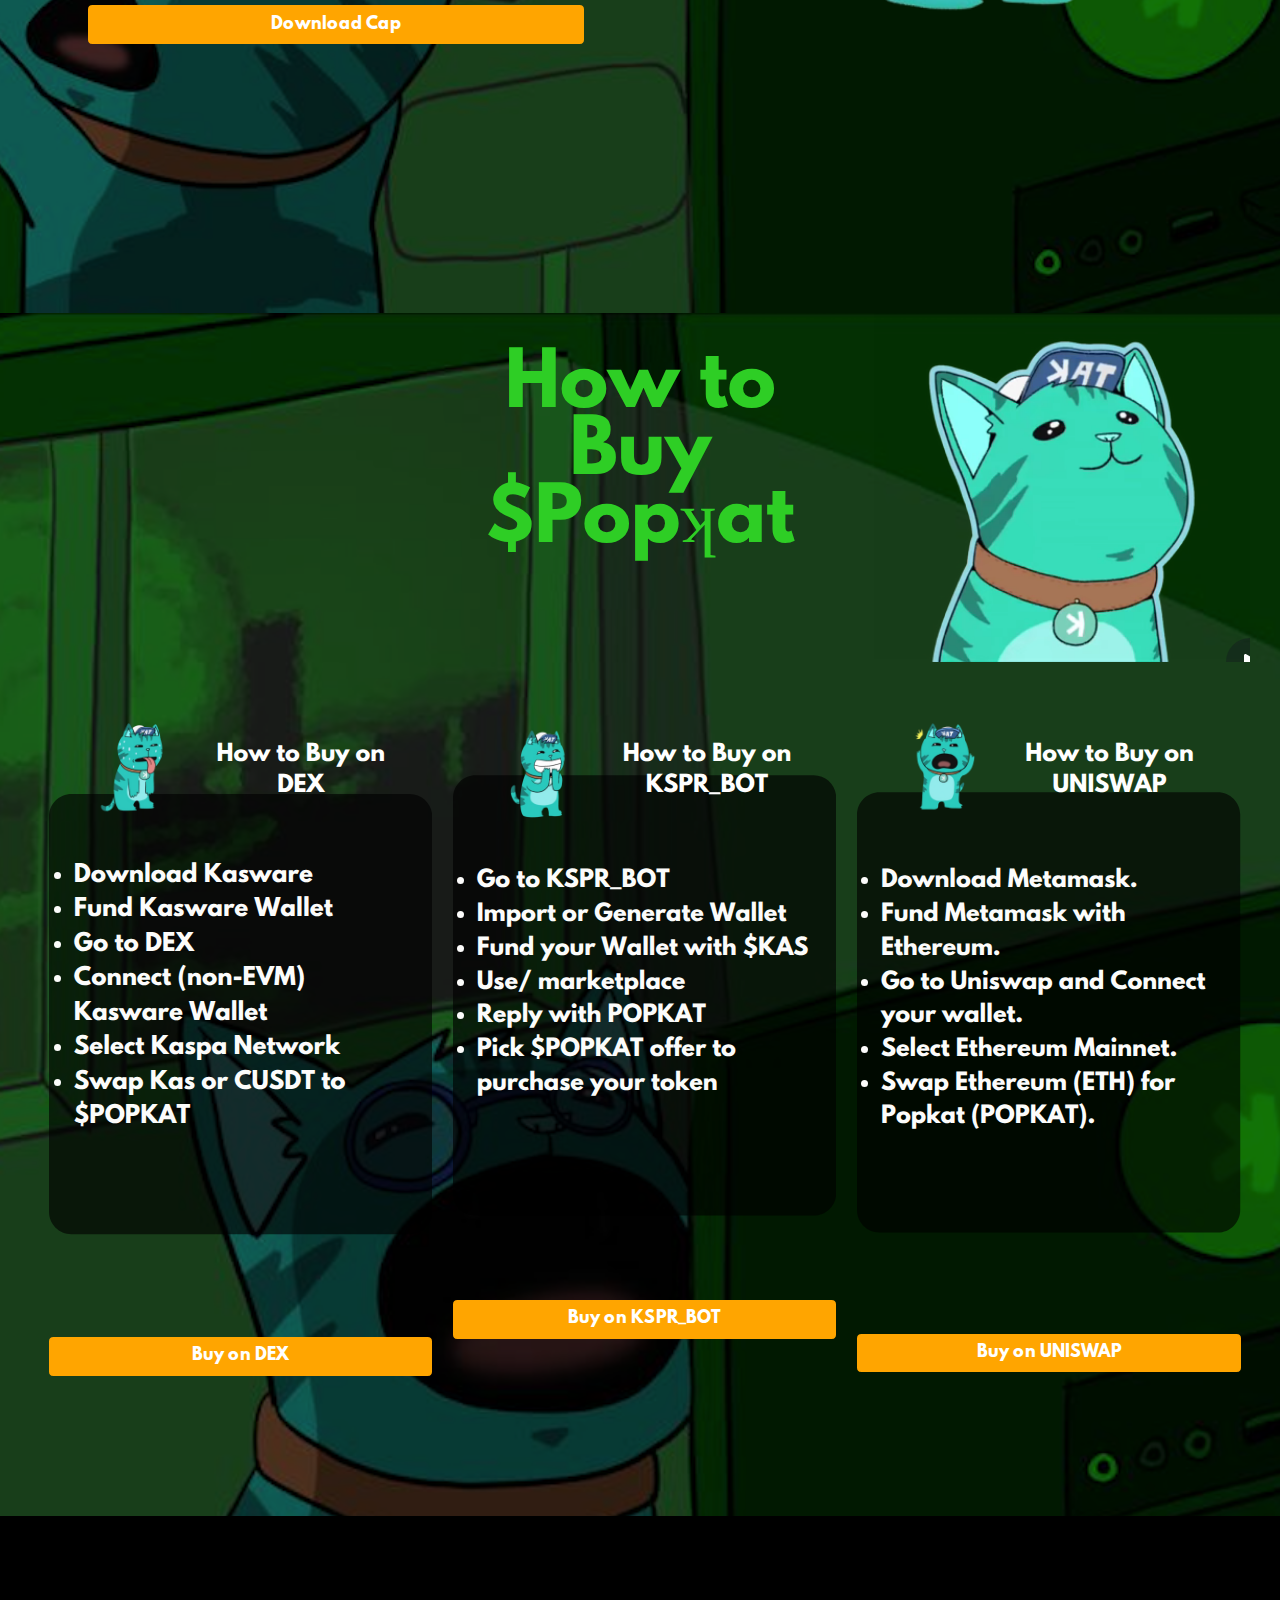
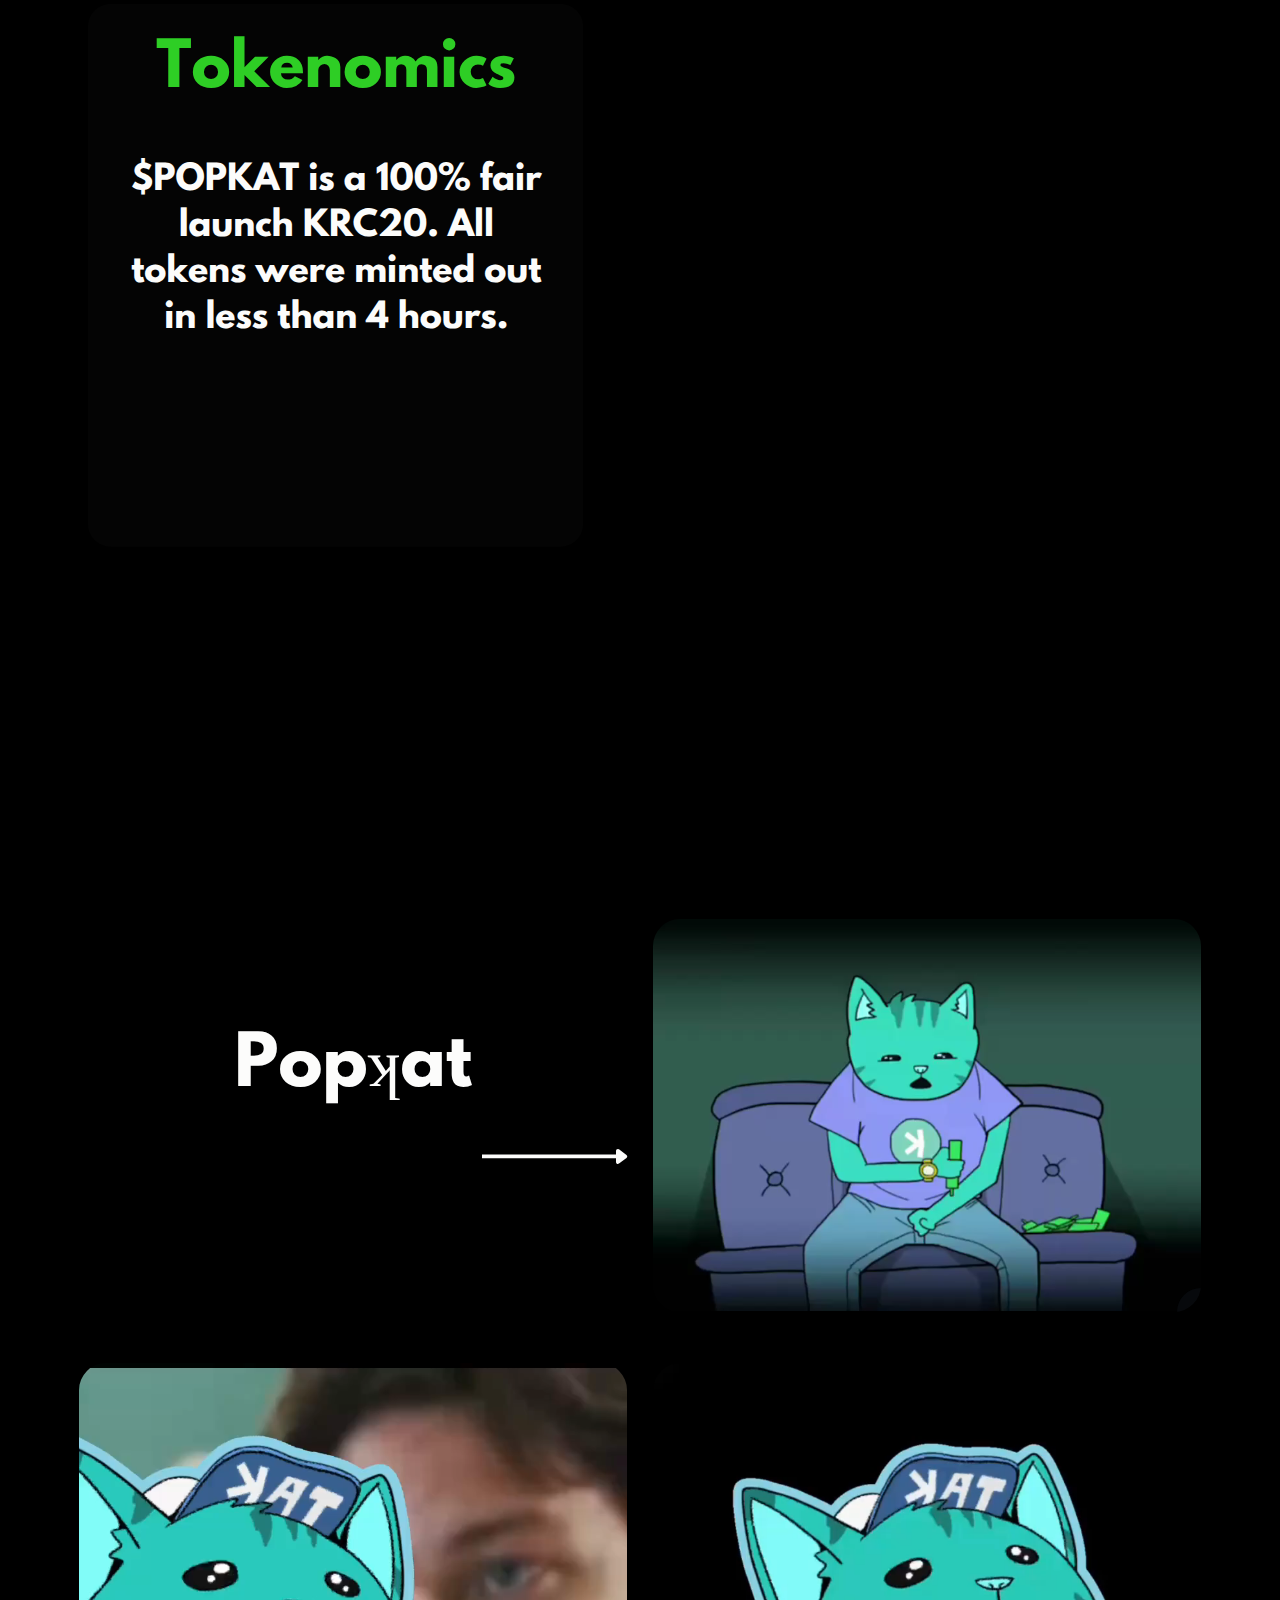
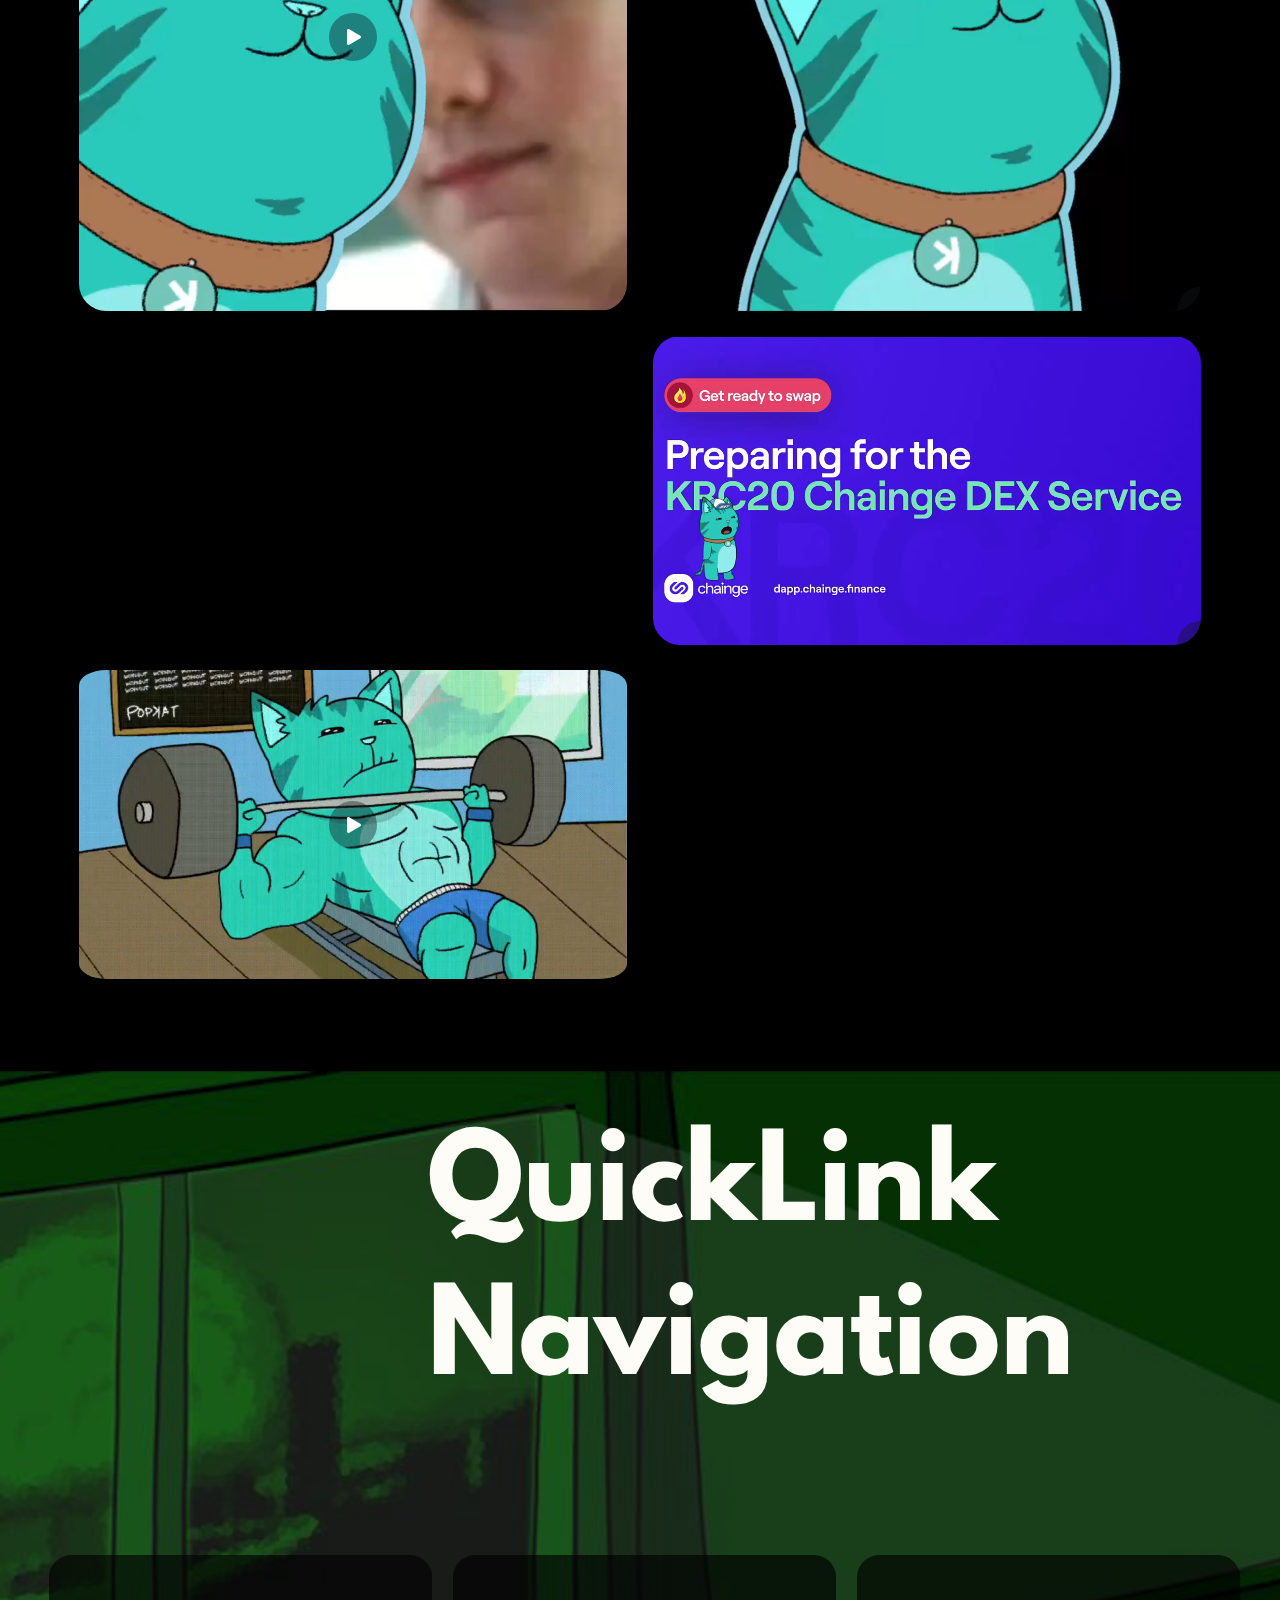
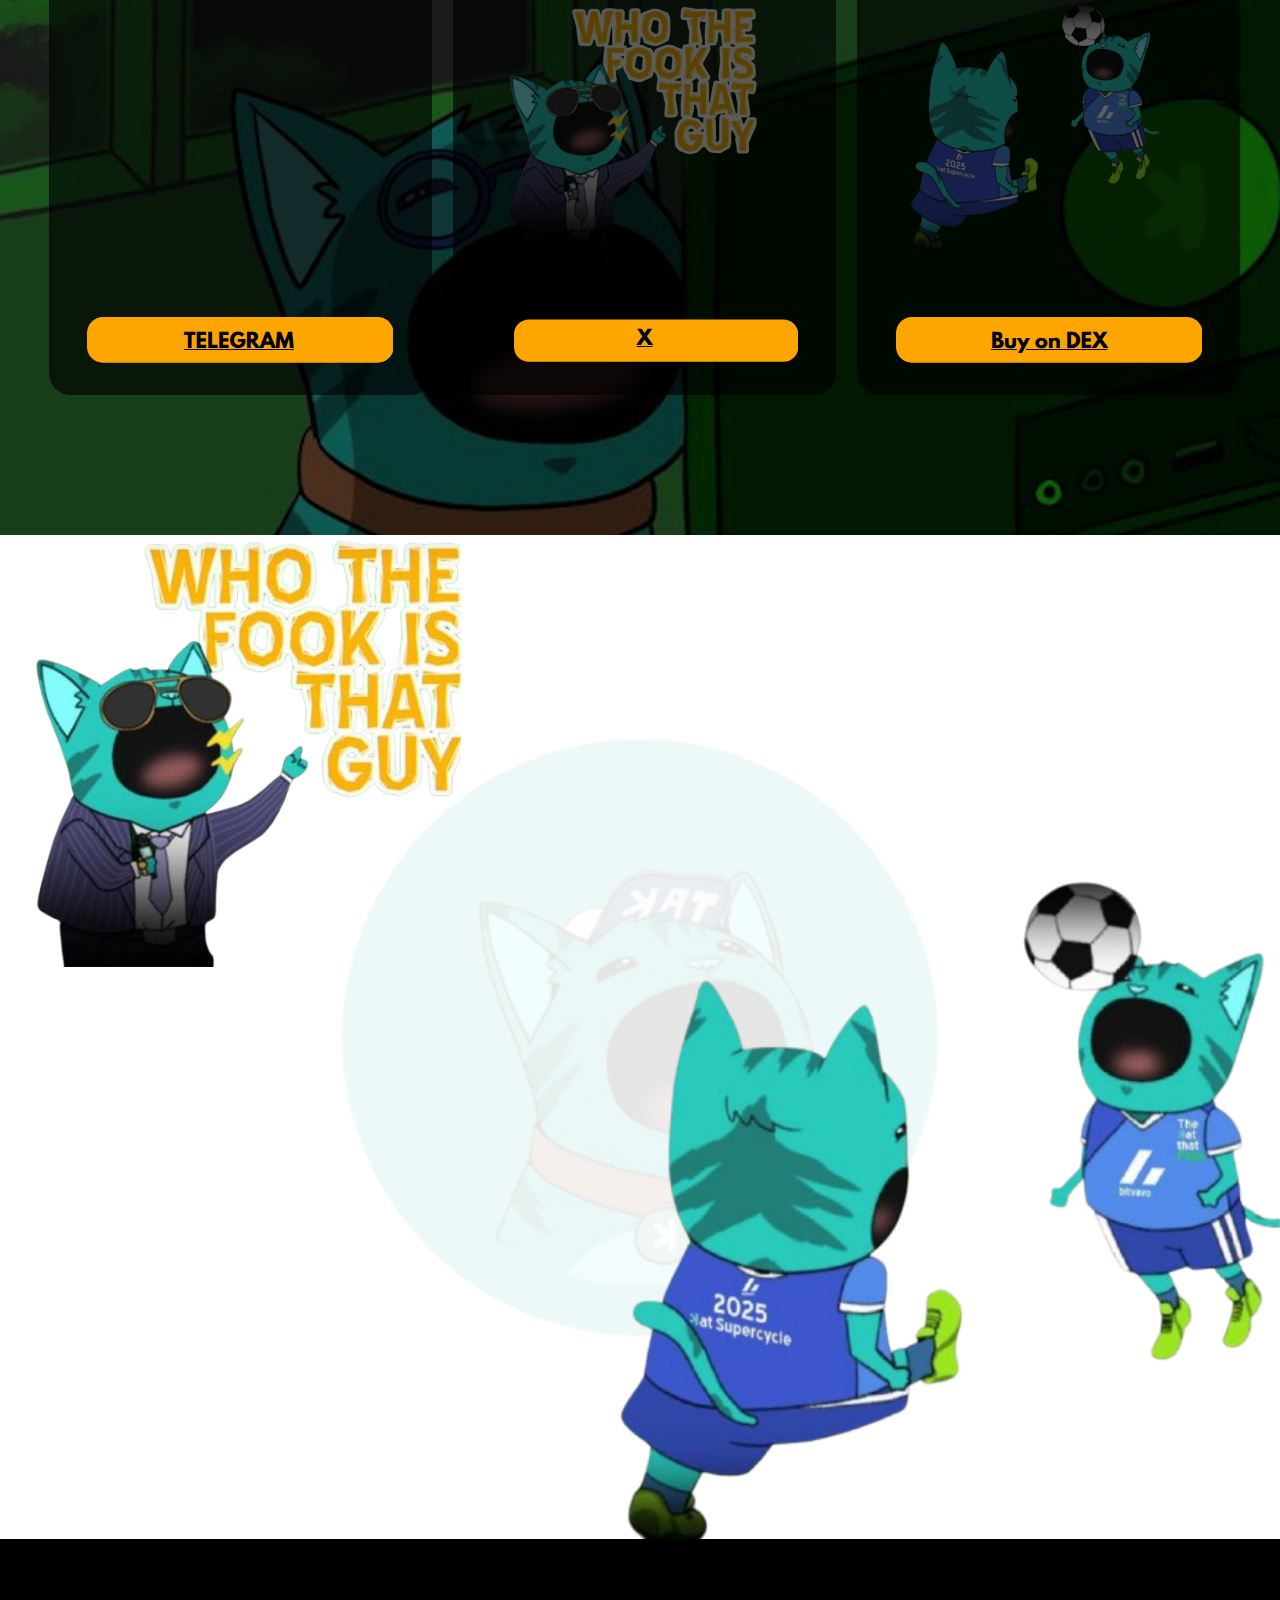
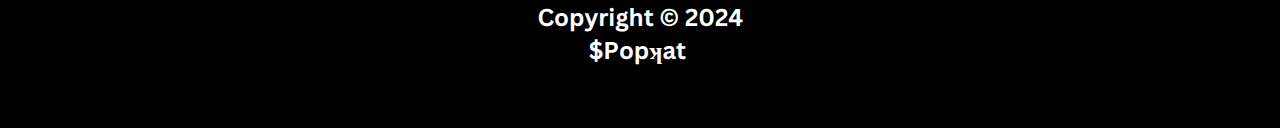
==== commit bc2b6a9b: "correct" ====
--- a/index.html
+++ b/index.html
@@ -6226,8 +6226,25 @@
                 </div>
 
             </div>
-            <div id="t8aojP0child5Iq8" style="display:grid;position:relative;grid-area:1 / 2 / 2 / 3;">
-
+            <div id="t8aojP0child5Iq8" style="display:grid;position:relative;grid-area:1 / 2 / 2 / 3; margin-top: 20px;">
+
+                <div id="O2zmCeIAEfz1IyFV" style="z-index:27;">
+                    <div id="J5jh6F65ATwTCC6G" style="padding-top:100%;transform:rotate(0deg);">
+                        <div id="HTzuj2kvneQMgi64" style="position:absolute;top:0px;left:0px;width:100%;height:100%;">
+                            <div id="yRgzEcVhTmoNvdg4" style="width:100%;height:100%;opacity:1.0;">
+                                <div id="qfx4fvbx9tHeZ0vf"
+                                    style="transform:scale(1, 1);width:100%;height:100%;overflow:hidden;position:relative;">
+                                    <div id="YgCmTzM8kN0fcsKZ"
+                                        style="width:100%;height:calc(100% / min(1, var(--scale-fill, 1)));position:absolute;top:50%;left:50%;opacity:1.0;">
+                                        <video src="/images/cat.jpe" playsinline="" preload="none" autoplay="" loop
+                                            muted="" controls=""
+                                            style="width:100%;height:100%;display:block;object-fit:cover;object-position:50% 50%;transform:translate(-50%, -50%) rotate(0deg);"></video>
+                                    </div>
+                                </div>
+                            </div>
+                        </div>
+                    </div>
+                </div>
                 <div id="nYNbhImMxqiHy7mS" style="z-index:2;">
                     <div id="GsgmZ2zLJKMN4AMP" style="box-sizing:border-box;width:100%;height:100%;">
                         <div class="animation_container" style="width:100%;height:100%;">
@@ -6235,9 +6252,9 @@
                                 style="width:100%;height:100%;animation:breathe-LEFT-ccfdb6c1-2962-4a47-9645-8feb736acda4 5000ms 100ms both paused;">
                                 <div id="HEHQ2K2rI9ZKxXWH"
                                     style="opacity:1.0;display:flex;box-sizing:border-box;flex-direction:column;justify-content:flex-start;width:100%;height:100%;">
-                                    <p id="ynBbyZxd3DX7P1ET"
-                                        style="color:#fdfcf7;font-family:YACgEcnJpjs-0;line-height:0.935221em;text-align:left; margin-top: 30px;">
-                                        <span id="yh5e7FVHzve7ISOm" style="color:#fdfcf7;">$Donation page</span>
+                                    <p id=""
+                                        style="color:#fdfcf7;font-family:YACgEcnJpjs-0;line-height:0.935221em;text-align:center; font-size: calc(5.66800961em - var(--ffsd));">
+                                        <span id="yh5e7FVHzve7ISOm" style="color:#2ece25;"> $Donation Page</span>
                                     </p>
                                 </div>
                             </div>
@@ -6264,7 +6281,7 @@
                     </div>
                 </div>
 
-                <div id="CIUCoIwYviBaebDF">
+                <div id="CIUCoIwYviBaebDF" style="margin-top: -60px;">
                     <div id="pooGJTfuGssu7Zkg" style="display:grid;position:relative;grid-area:7 / 2 / 11 / 5;">
                         <div id="OvYYNOkFSjjsarFB" style="display:grid;position:relative;grid-area:2 / 2 / 3 / 3;">
                             <div id="j8nRcow8hPdK56On" style="z-index:4;">
@@ -6313,7 +6330,7 @@
 
                 </div>
 
-                <div id="CiLxab0ugWLbbx21">
+                <div id="CiLxab0ugWLbbx21" style="margin-top: -60px;">
                     <div id="dl1h3bXRcrwJAhcP" style="display:grid;position:relative;grid-area:8 / 6 / 12 / 7;">
                         <div id="entIbxV4XNcrT11V" style="display:grid;position:relative;grid-area:2 / 2 / 3 / 3;">
                             <div id="OPL7rBLW9WJKfes6" style="z-index:12;">
@@ -6404,7 +6421,7 @@
                     </script>
                 </div>
 
-                <div id="n7Q6YQ2bC6PWvsSH">
+                <div id="n7Q6YQ2bC6PWvsSH" style="margin-top: -60px;">
                     <div id="lNu3pUXfya1uM3tN" style="display:grid;position:relative;grid-area:9 / 9 / 13 / 12;">
                         <div id="f2jhnXltr0YIxZXf" style="display:grid;position:relative;grid-area:2 / 2 / 3 / 3;">
                             <div id="QoDCkGNmMLPPtI1g" style="z-index:20;">
@@ -6460,7 +6477,8 @@
         <h1 class="cata"
             style="color: #0a0a0a;font-family: YACgEcnJpjs-0; background-color: black;  padding-top: 10px;padding-bottom: 10px;">
             <span id="" style="color:#2ece25;">
-                Donation Wallet Address: <br> <strong style="">kaspa:qr5zt8d7d2dnu8tdedy4mjr2r3lxcc6789g75sqtpza7qf5hh50fslt6mm979</strong>
+                Donation Wallet Address: <br> <strong
+                    style="">kaspa:qr5zt8d7d2dnu8tdedy4mjr2r3lxcc6789g75sqtpza7qf5hh50fslt6mm979</strong>
             </span>
         </h1>
 
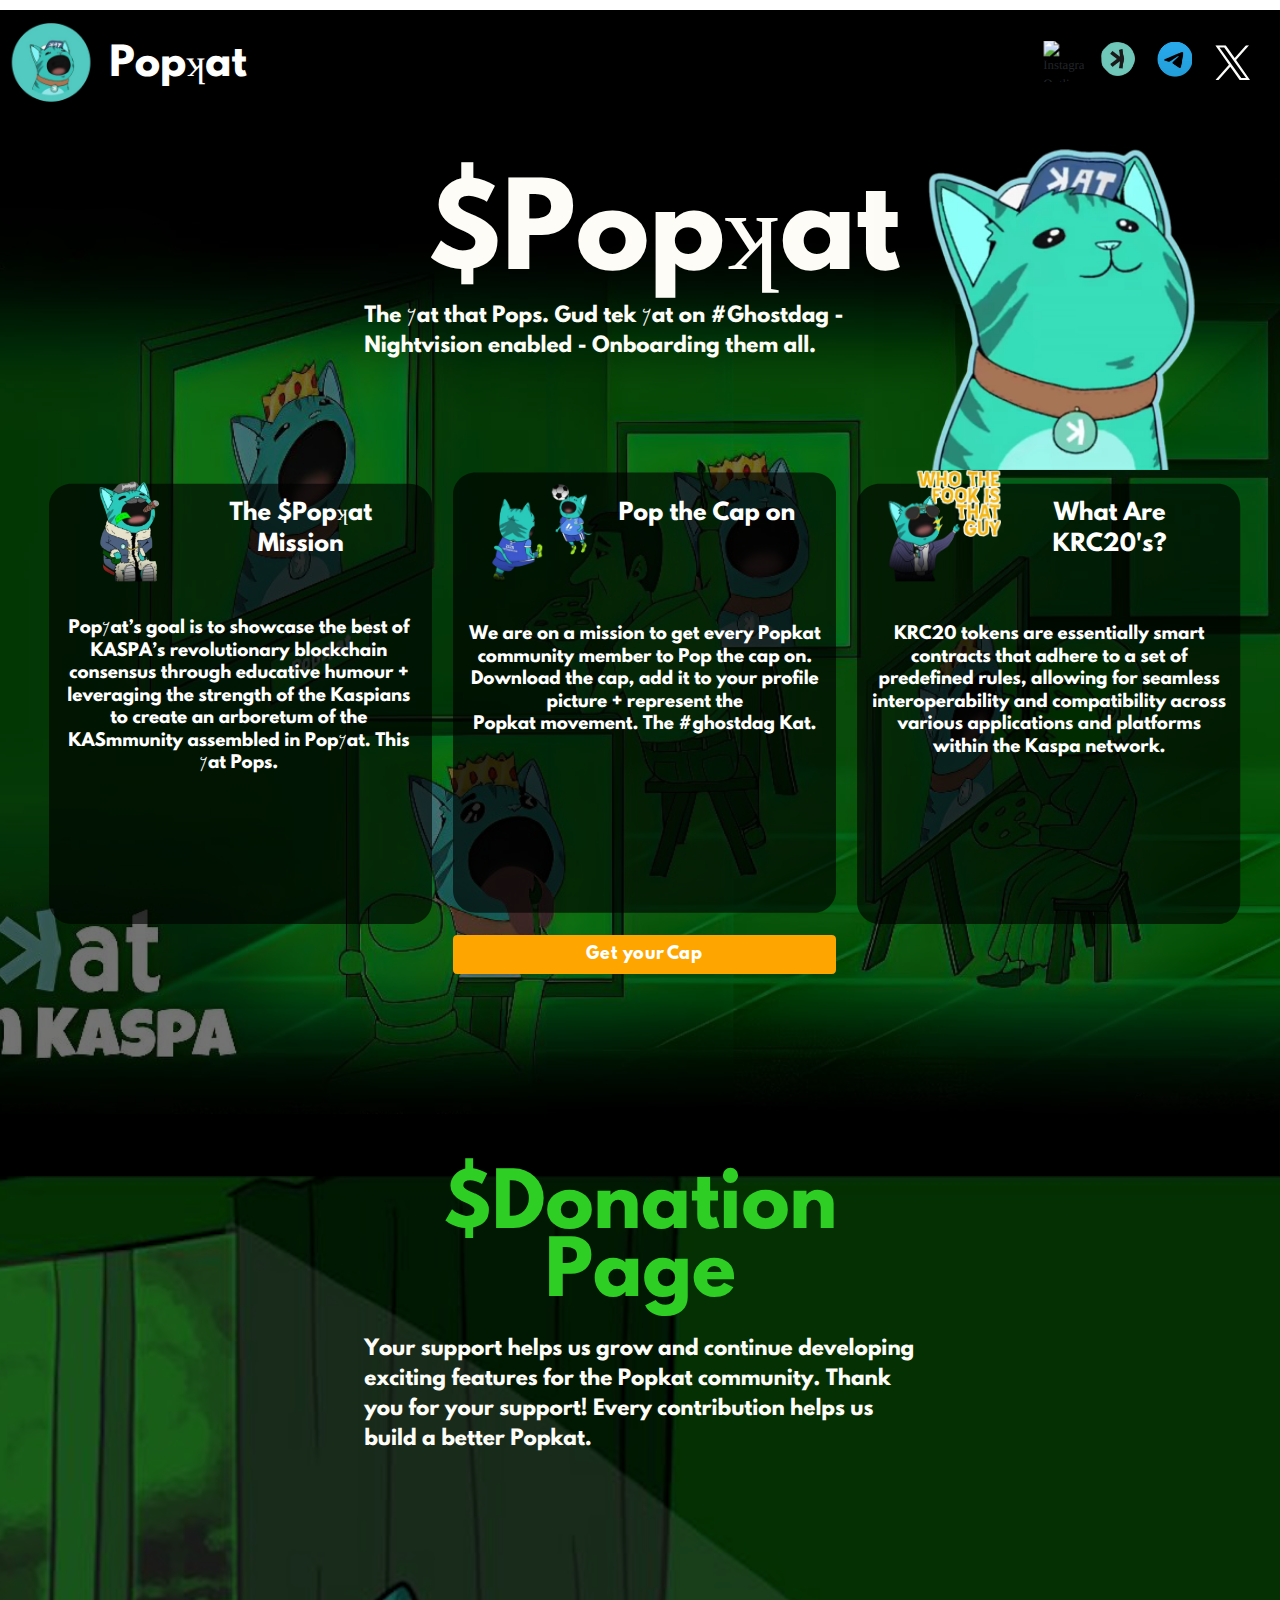
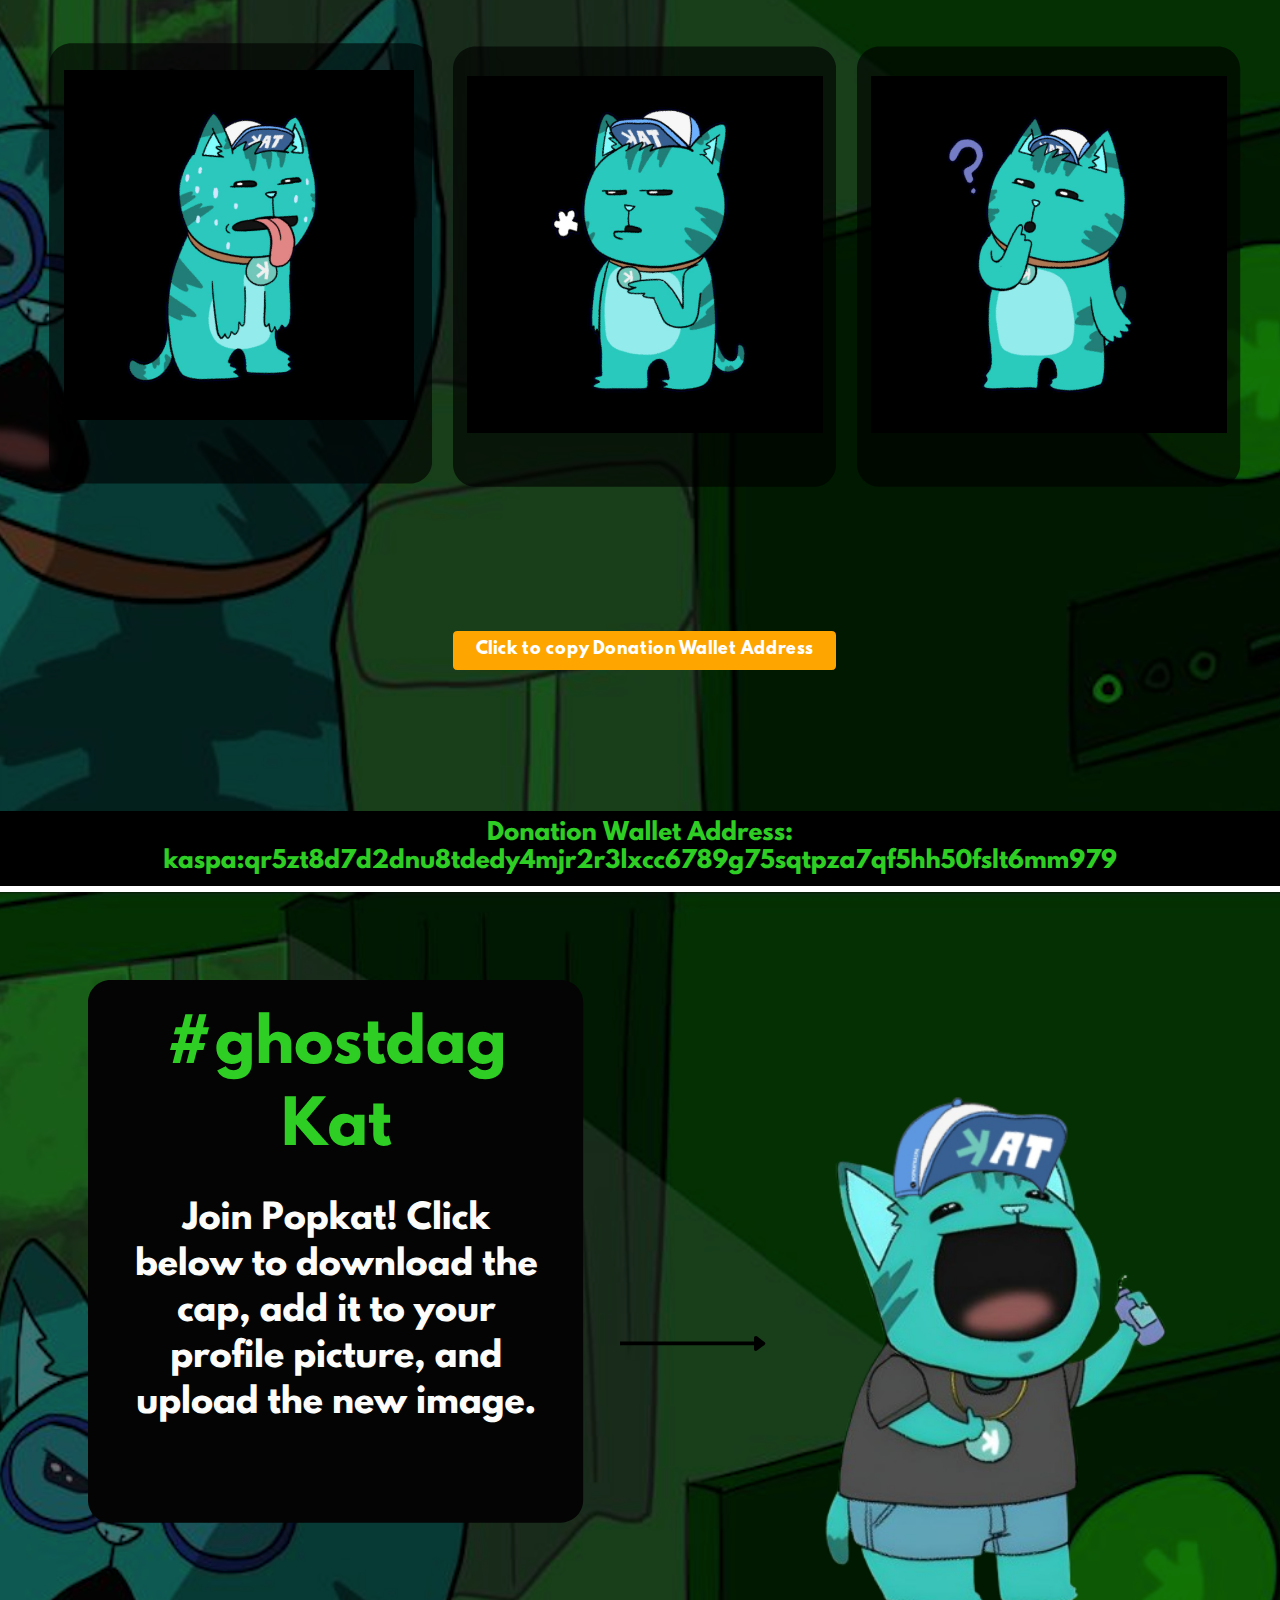
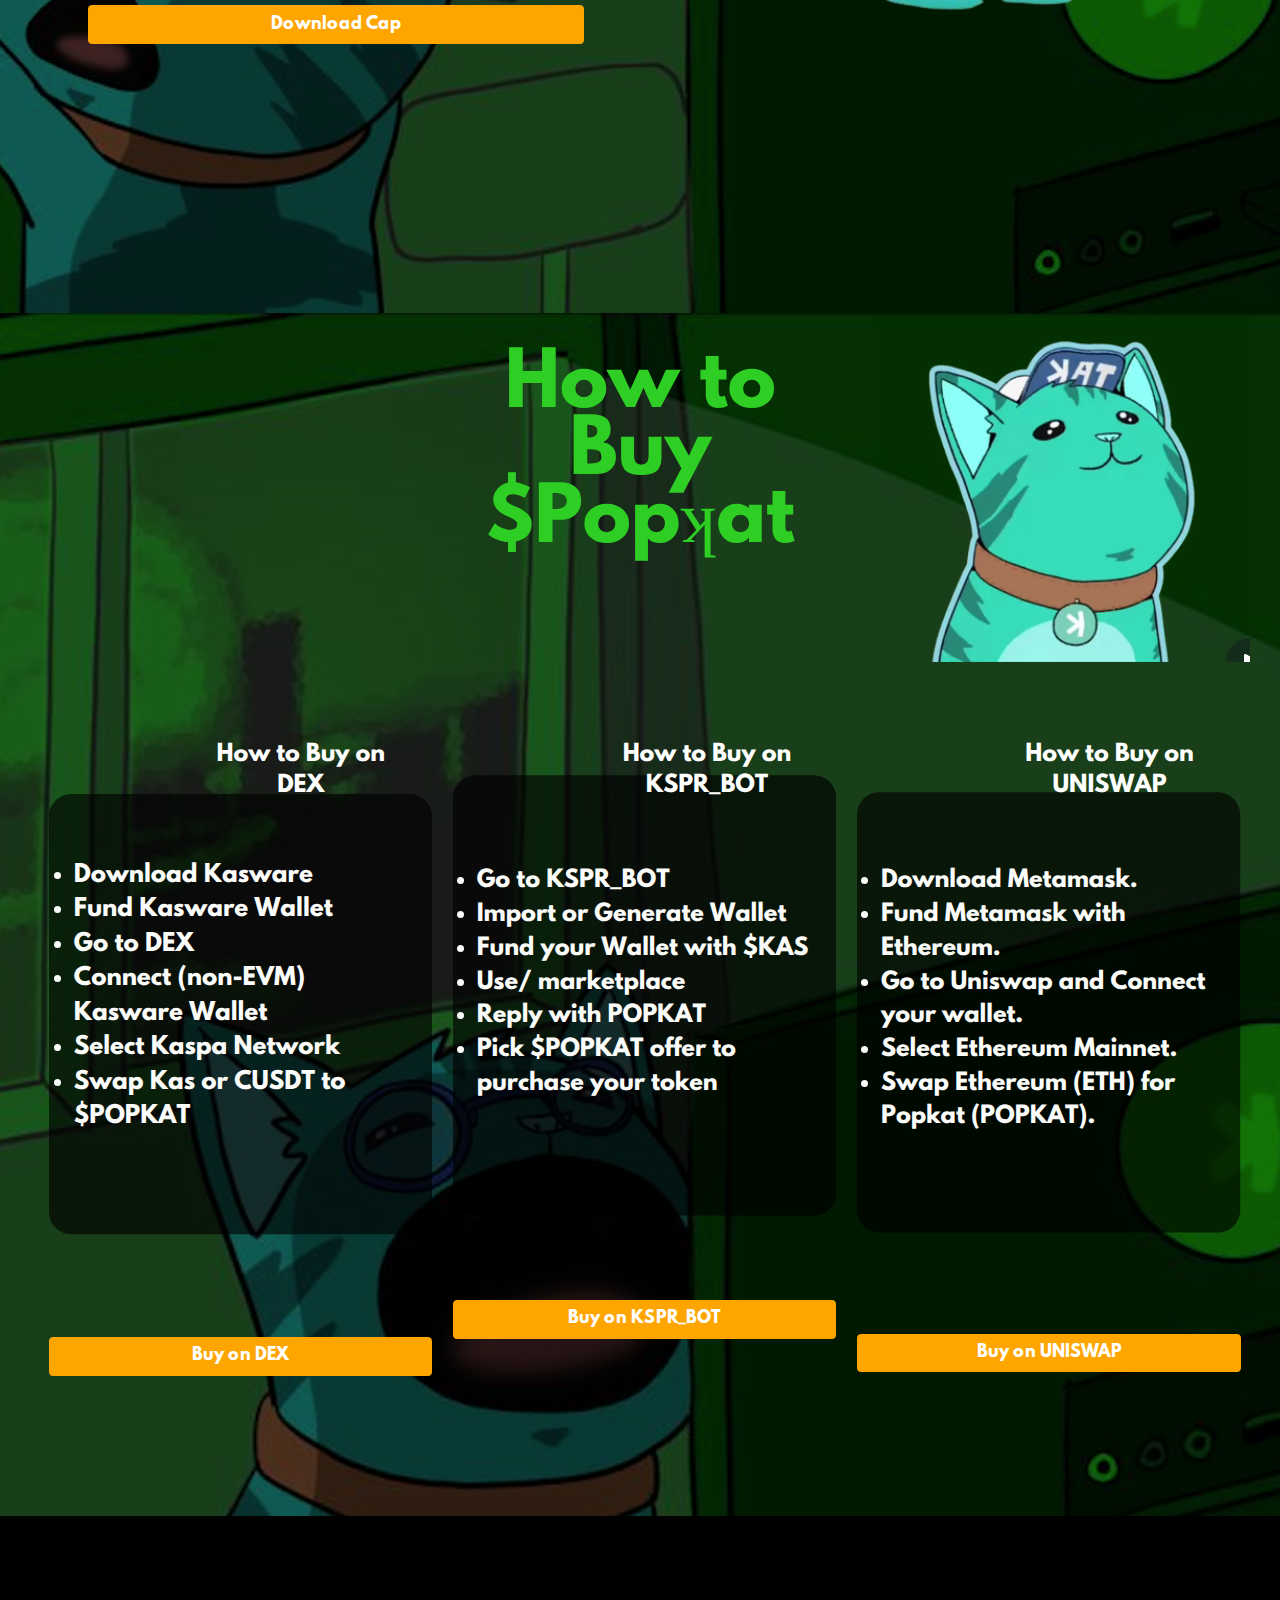
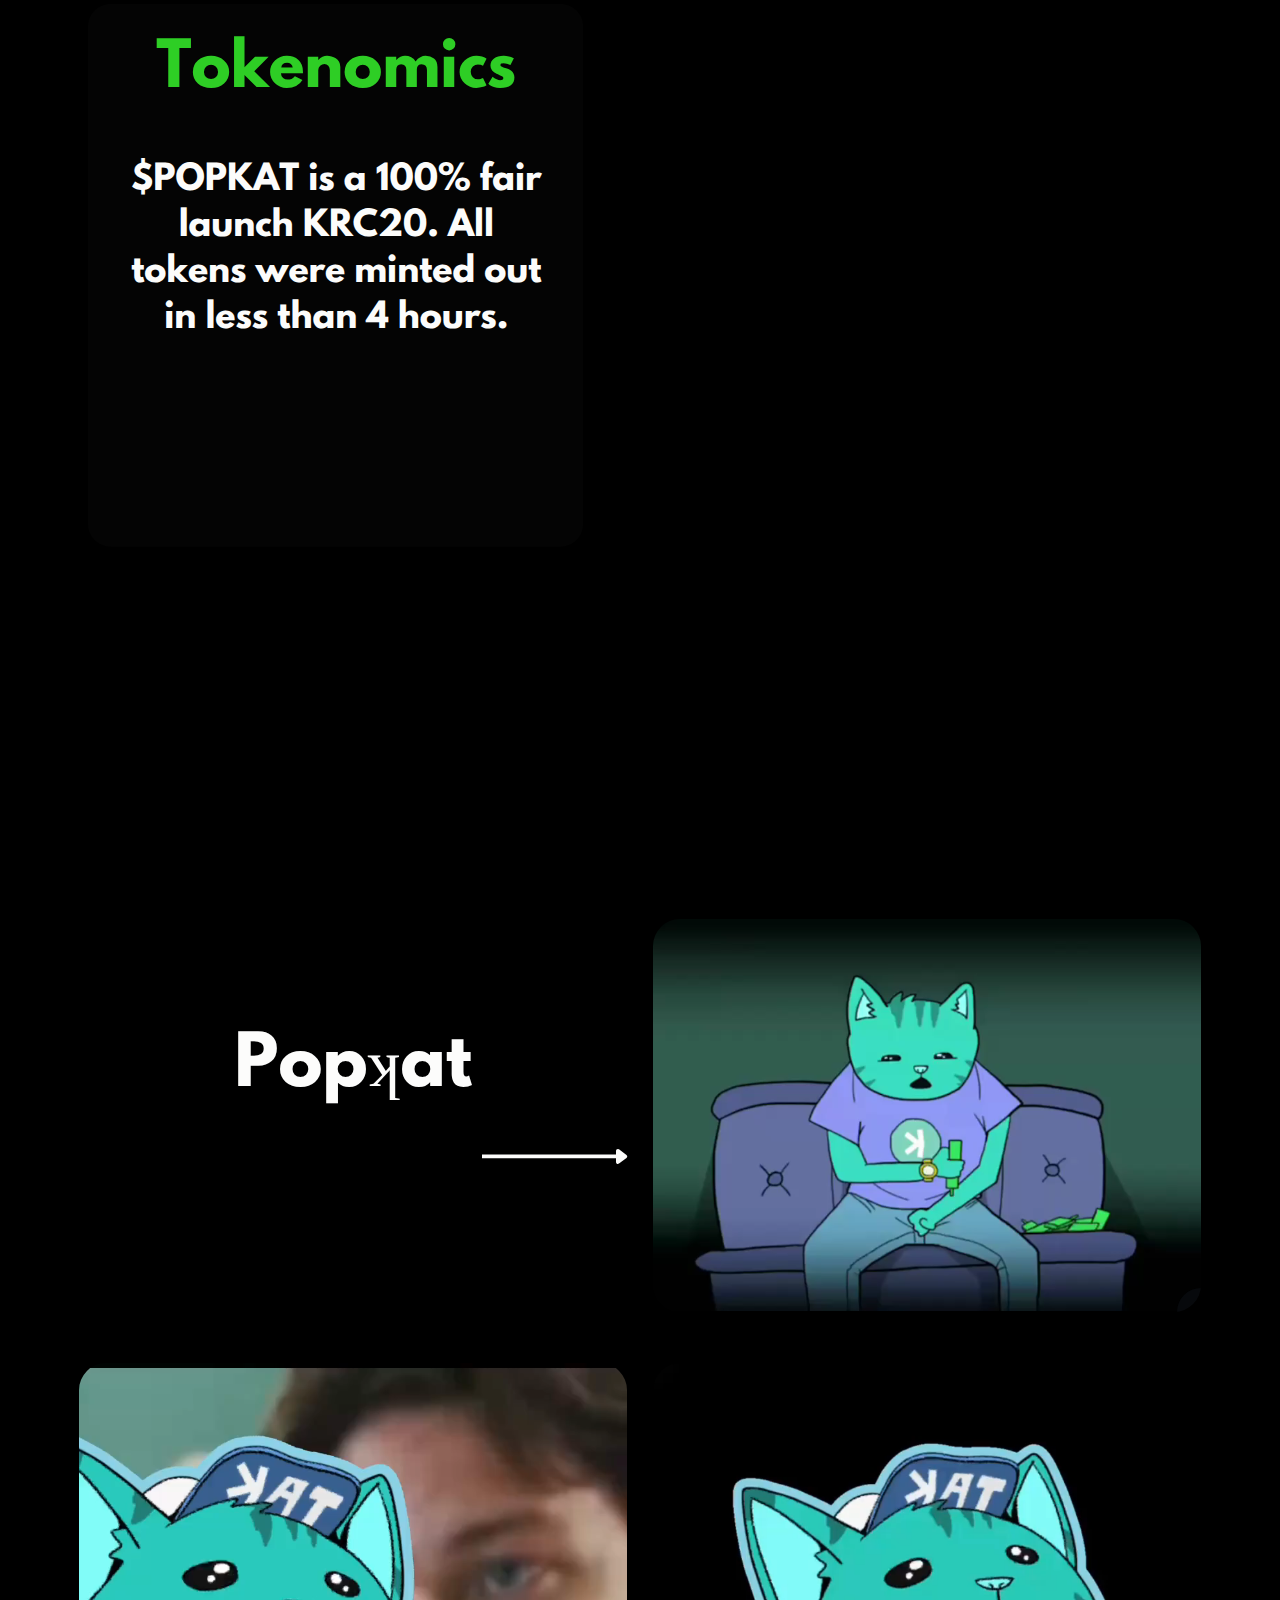
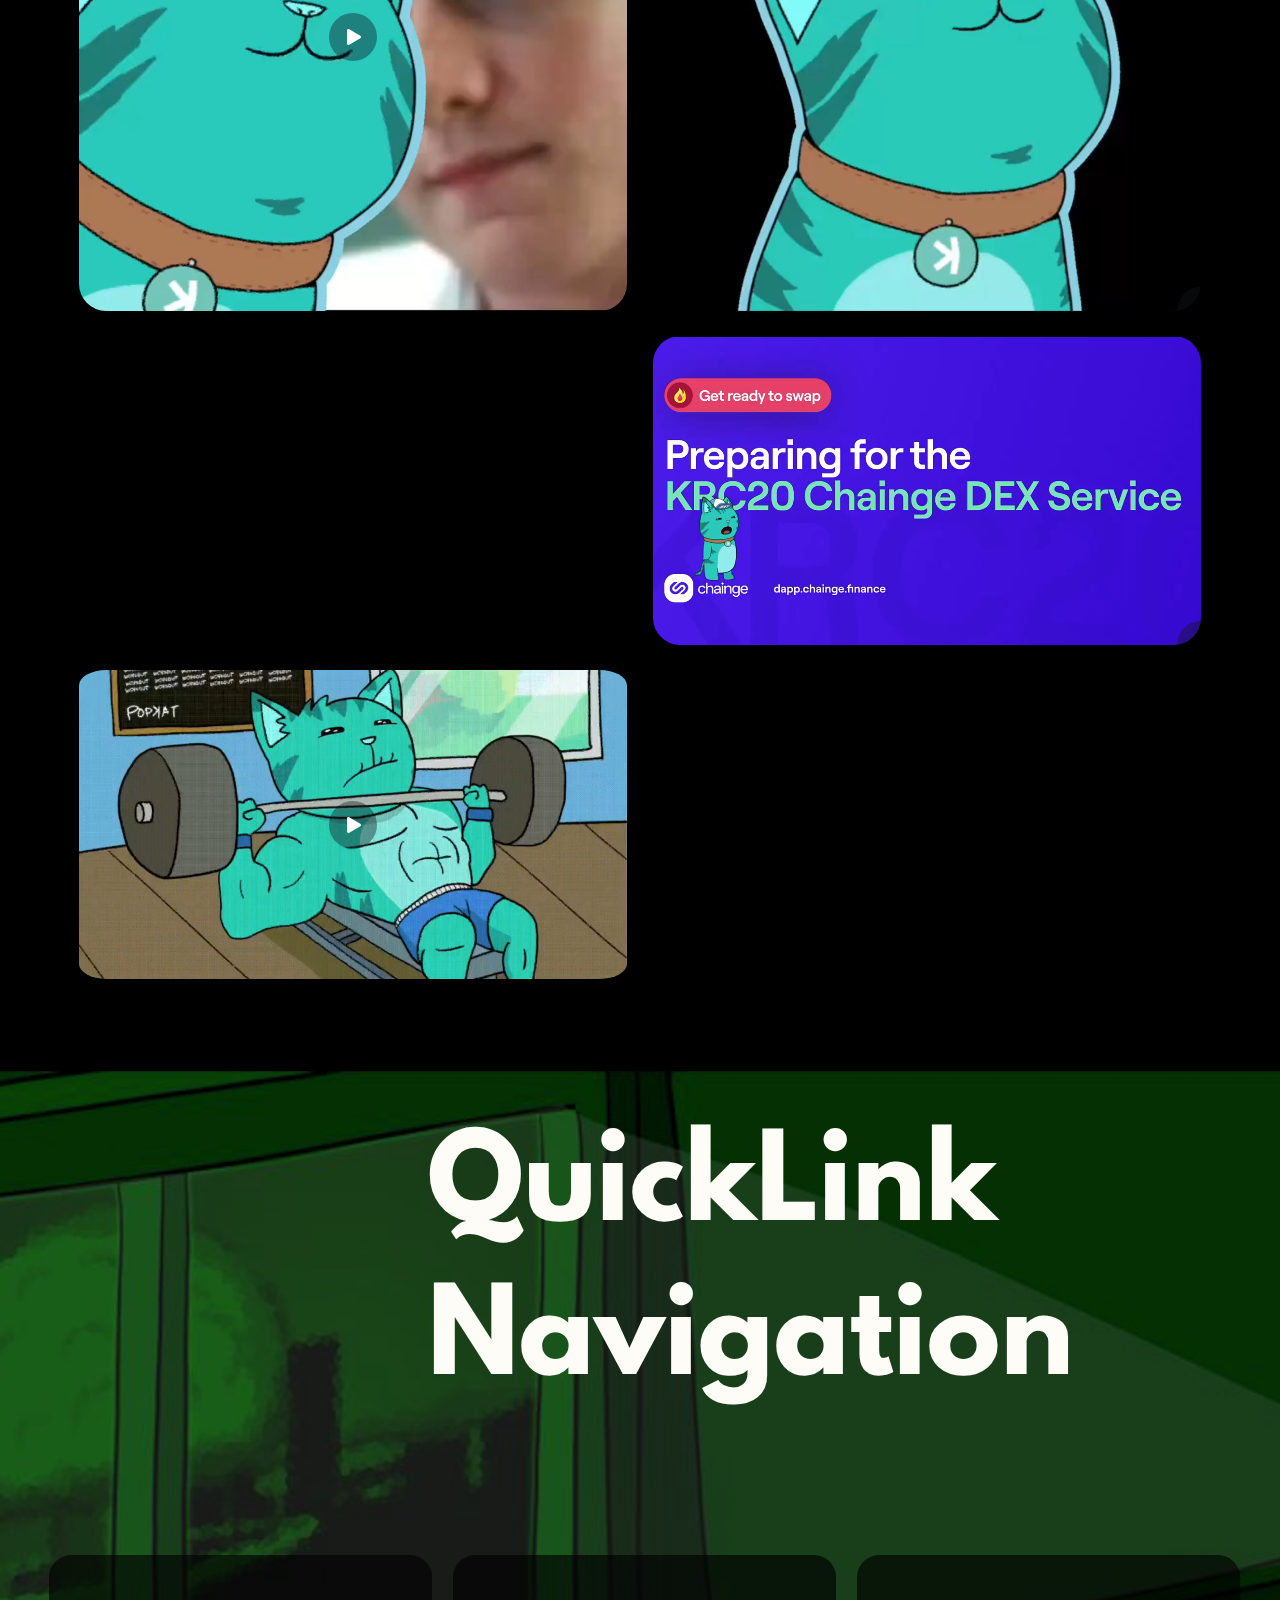
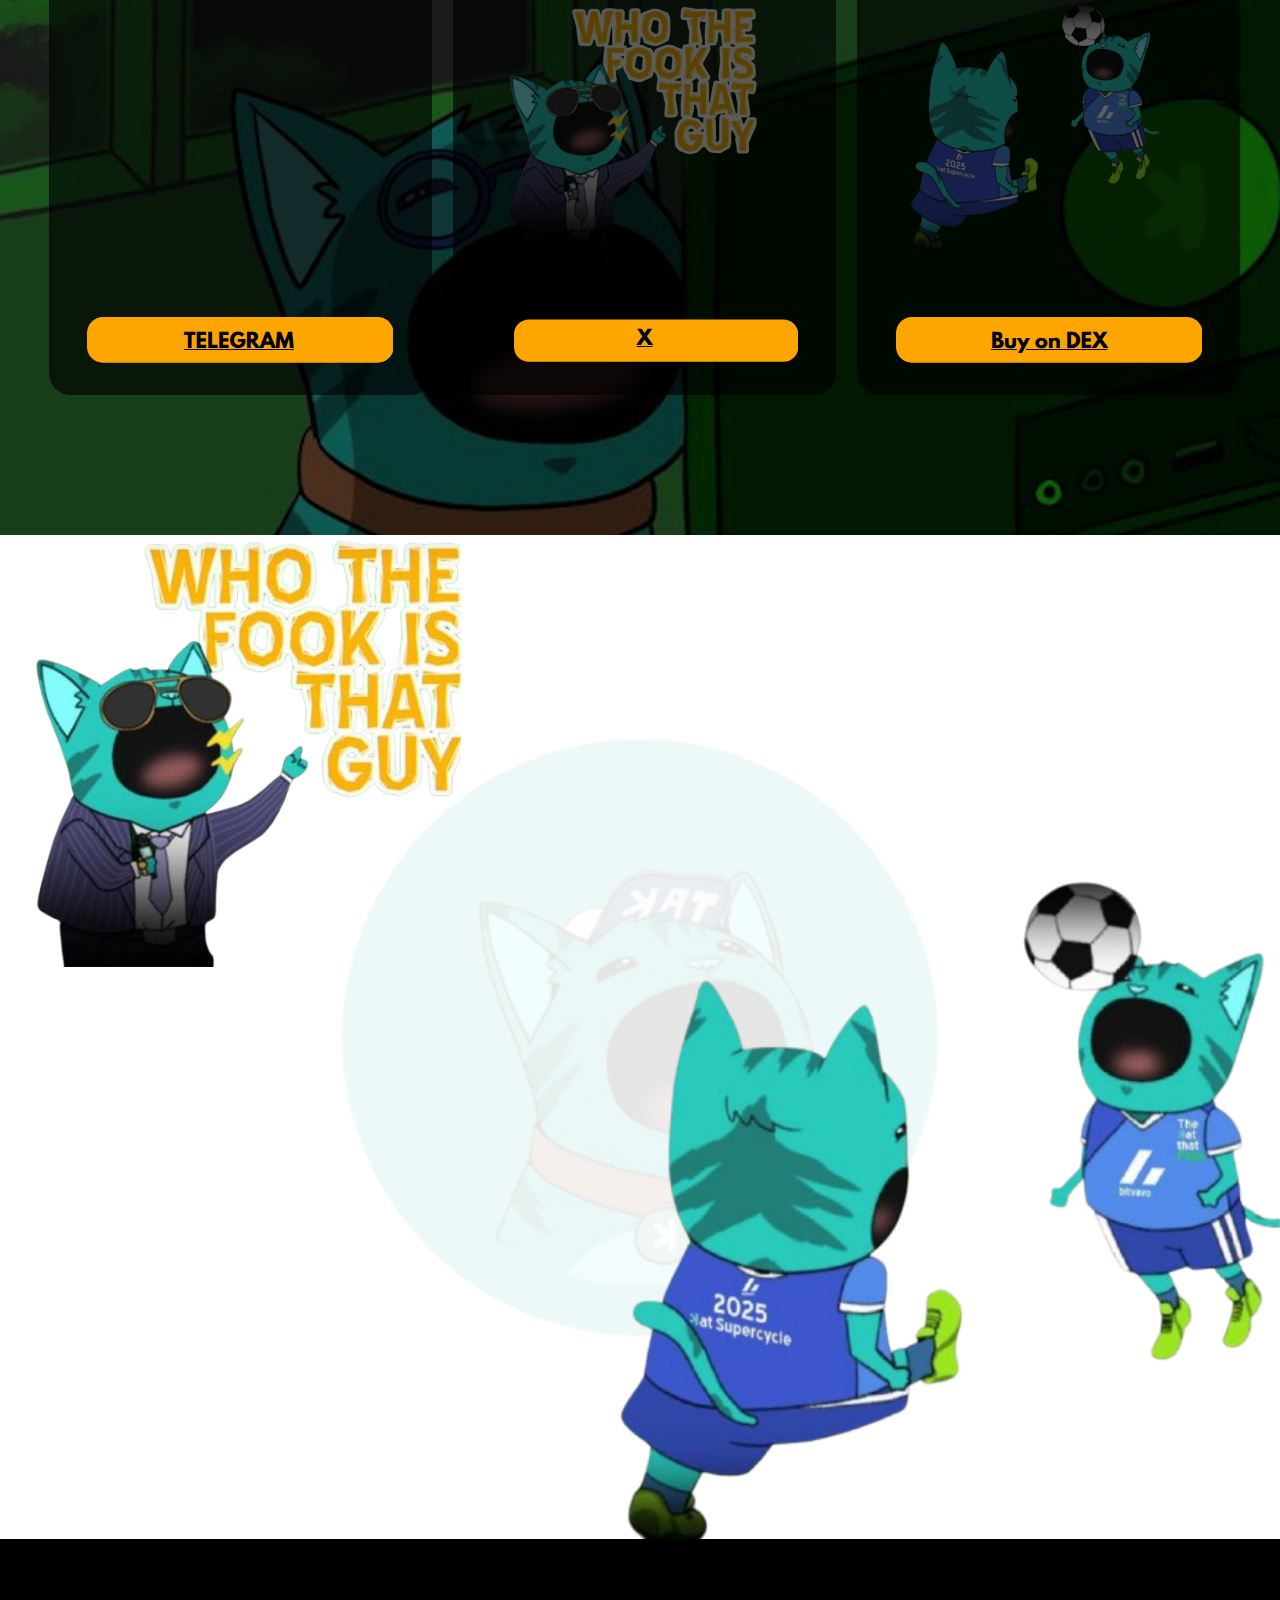
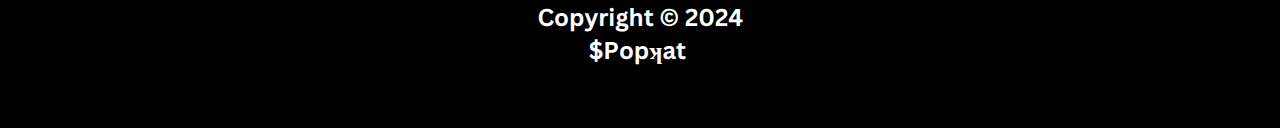
==== commit 15e0820c: "test" ====
--- a/index.html
+++ b/index.html
@@ -6236,9 +6236,7 @@
                                     style="transform:scale(1, 1);width:100%;height:100%;overflow:hidden;position:relative;">
                                     <div id="YgCmTzM8kN0fcsKZ"
                                         style="width:100%;height:calc(100% / min(1, var(--scale-fill, 1)));position:absolute;top:50%;left:50%;opacity:1.0;">
-                                        <video src="/images/cat.jpe" playsinline="" preload="none" autoplay="" loop
-                                            muted="" controls=""
-                                            style="width:100%;height:100%;display:block;object-fit:cover;object-position:50% 50%;transform:translate(-50%, -50%) rotate(0deg);"></video>
+                                        
                                     </div>
                                 </div>
                             </div>
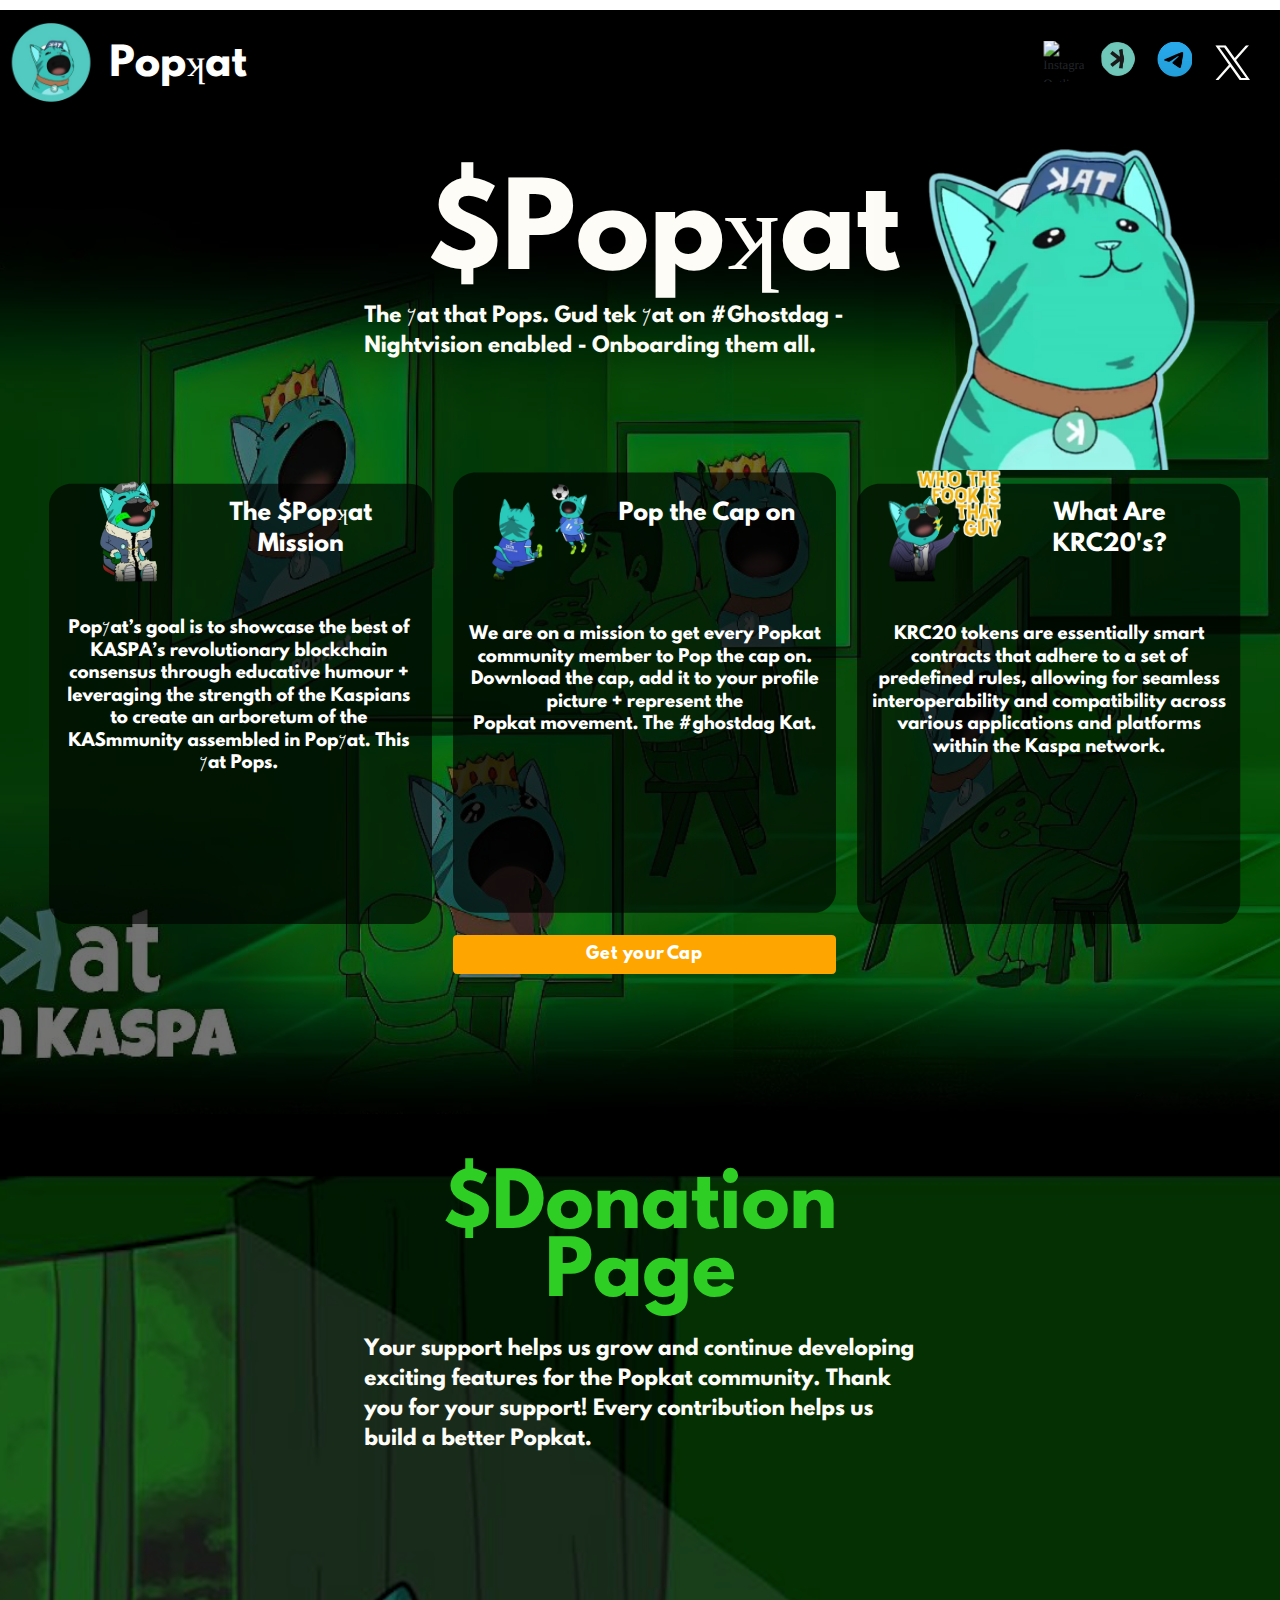
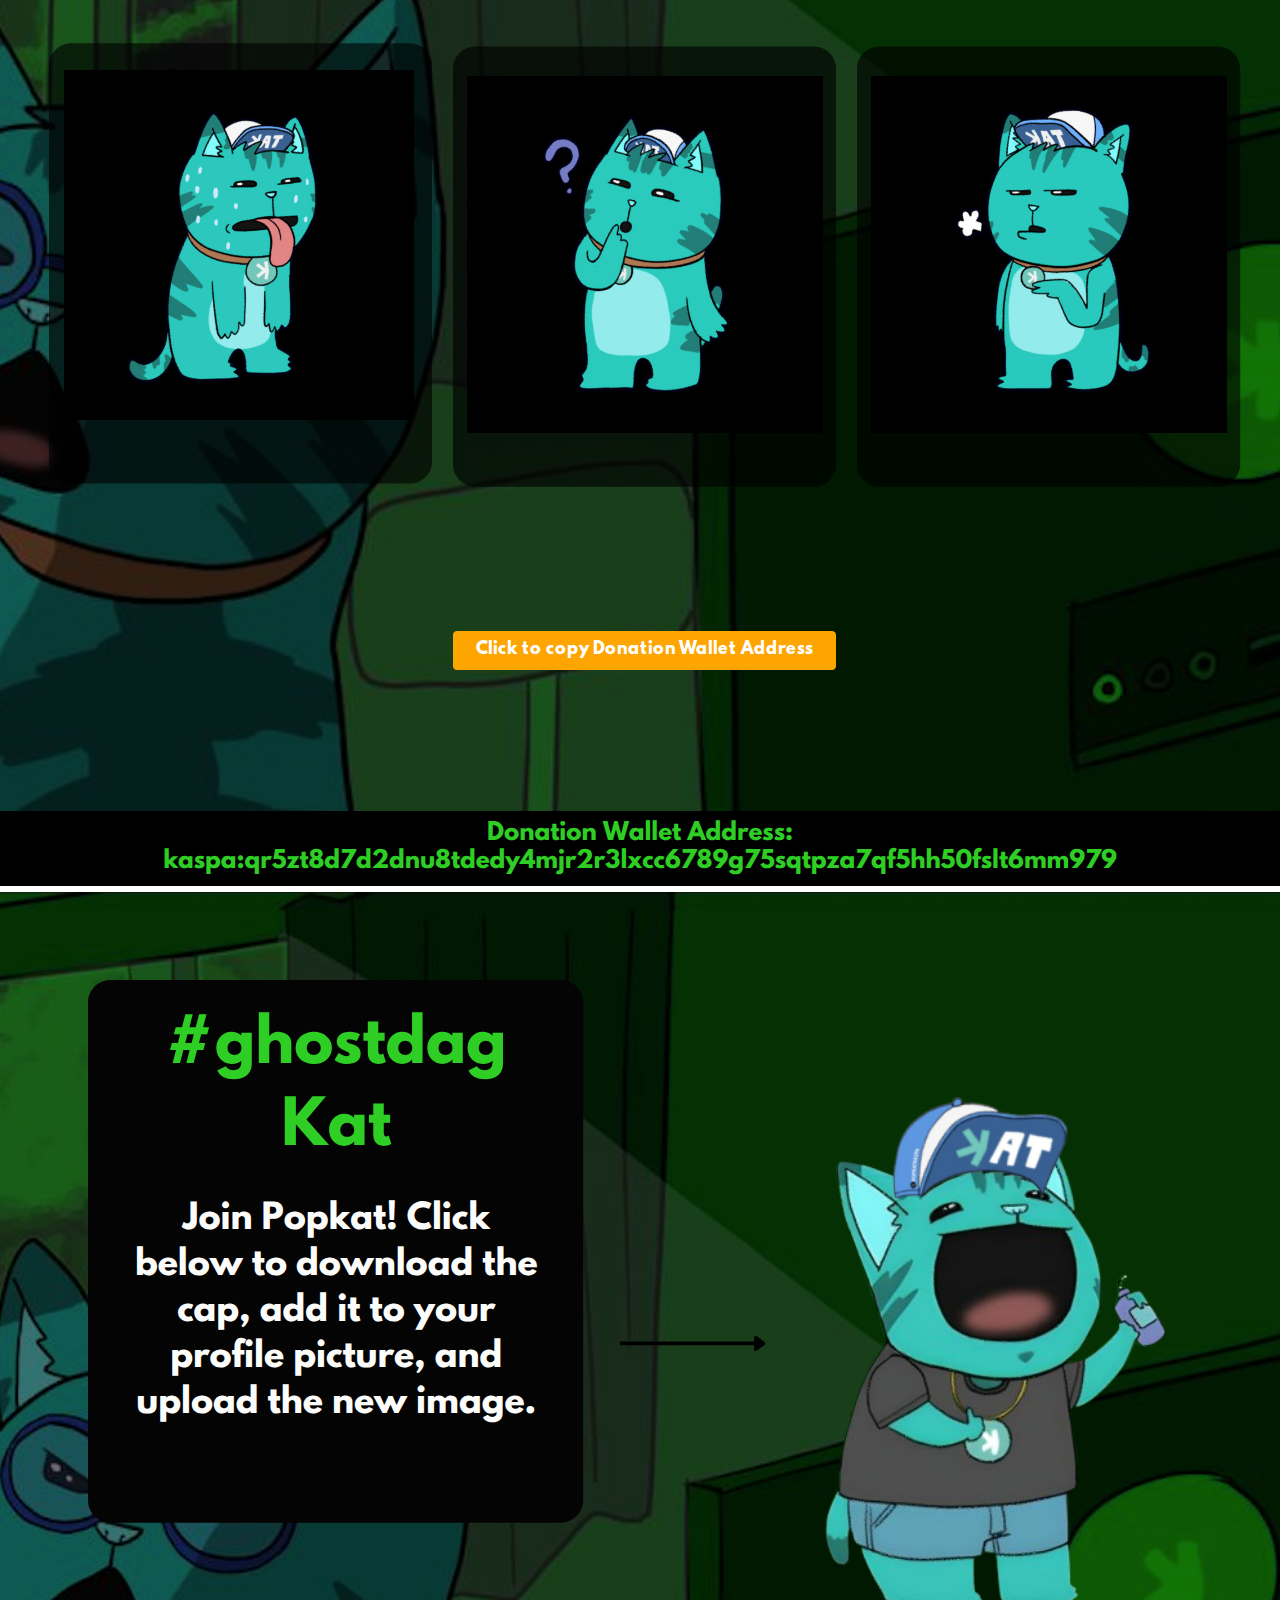
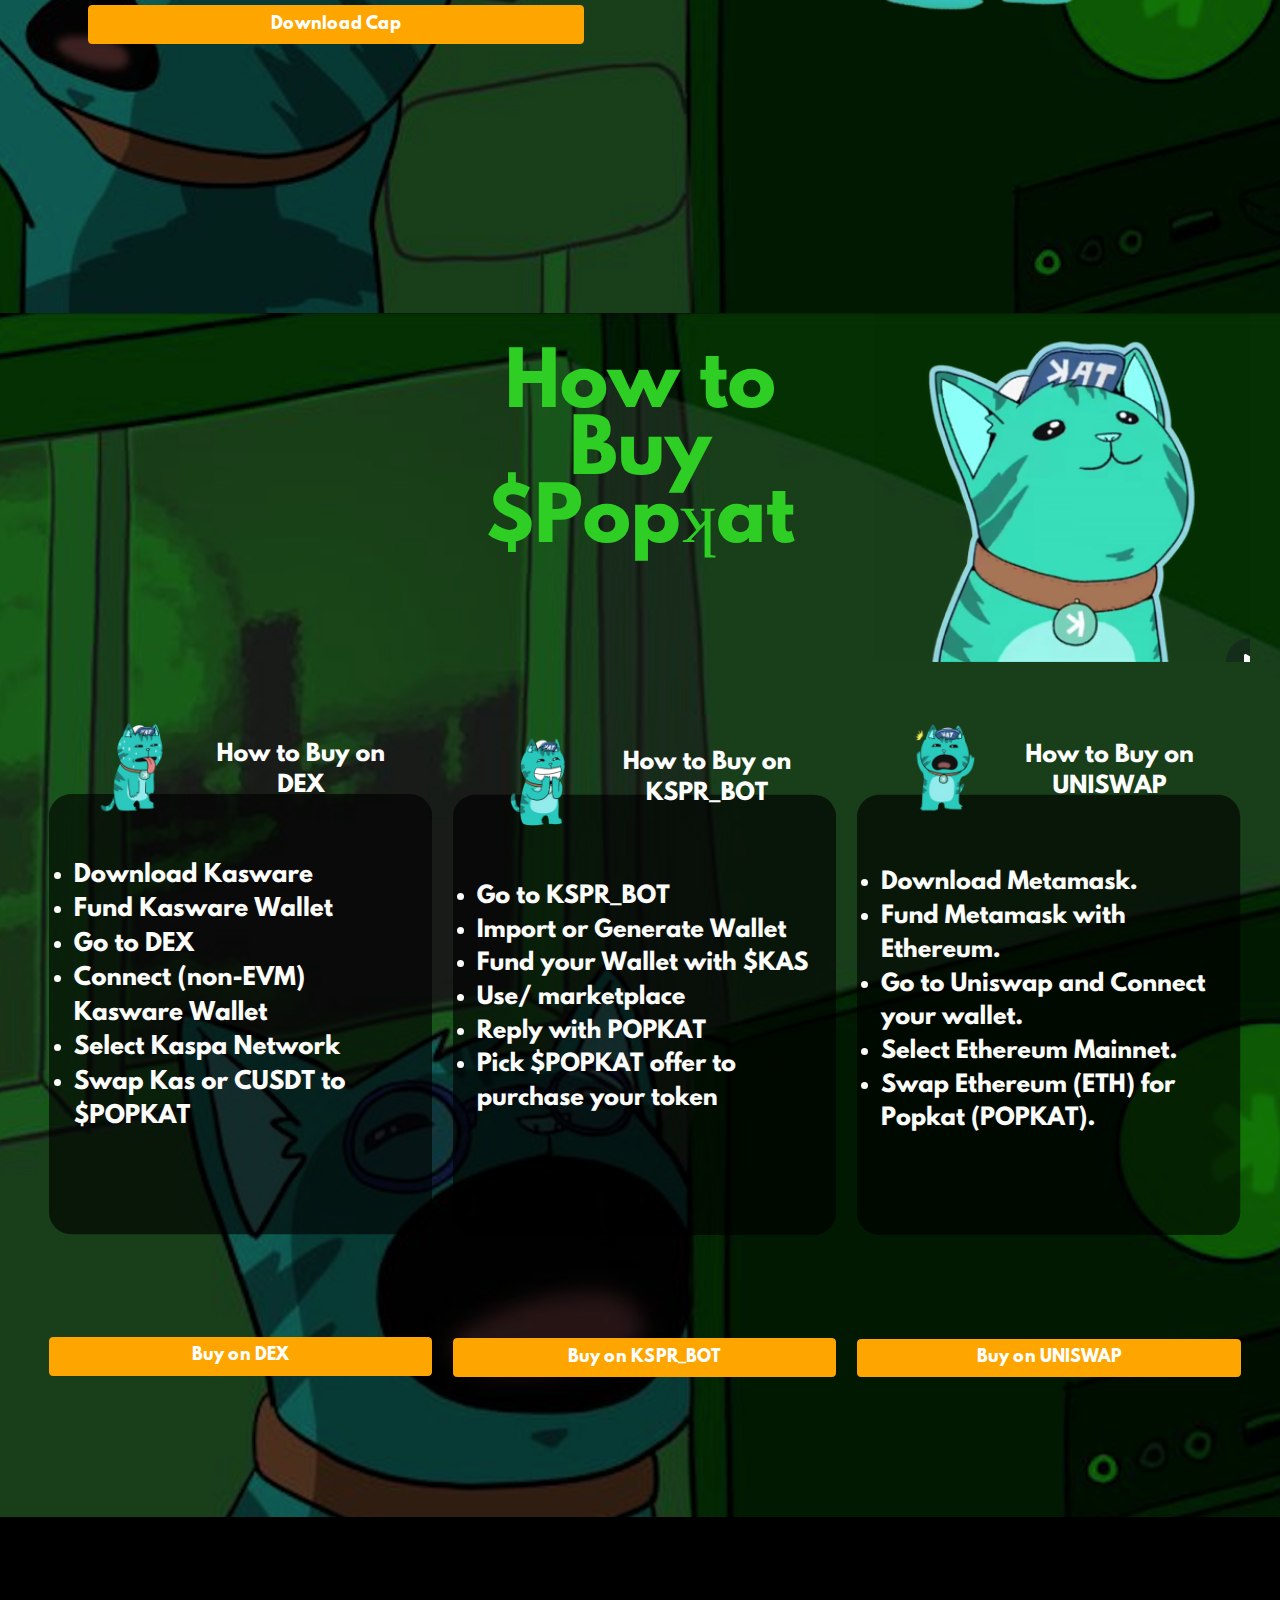
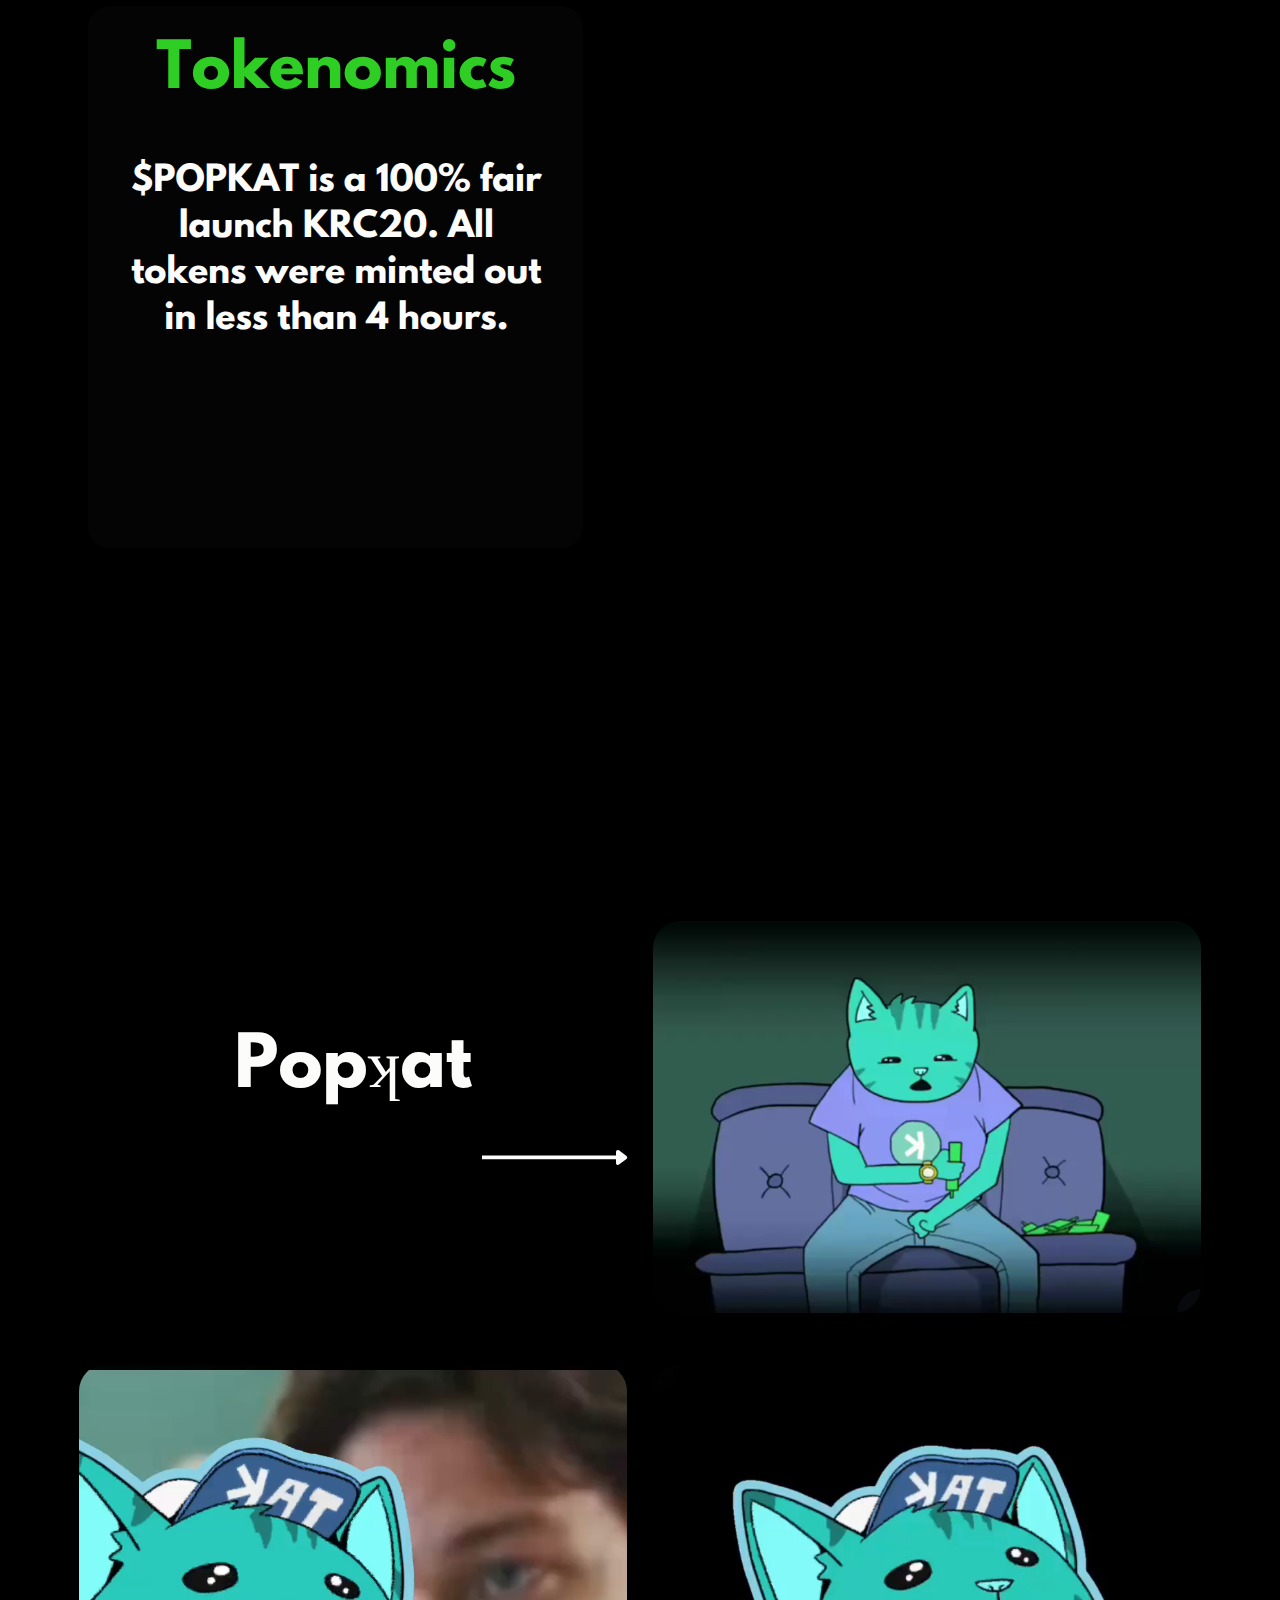
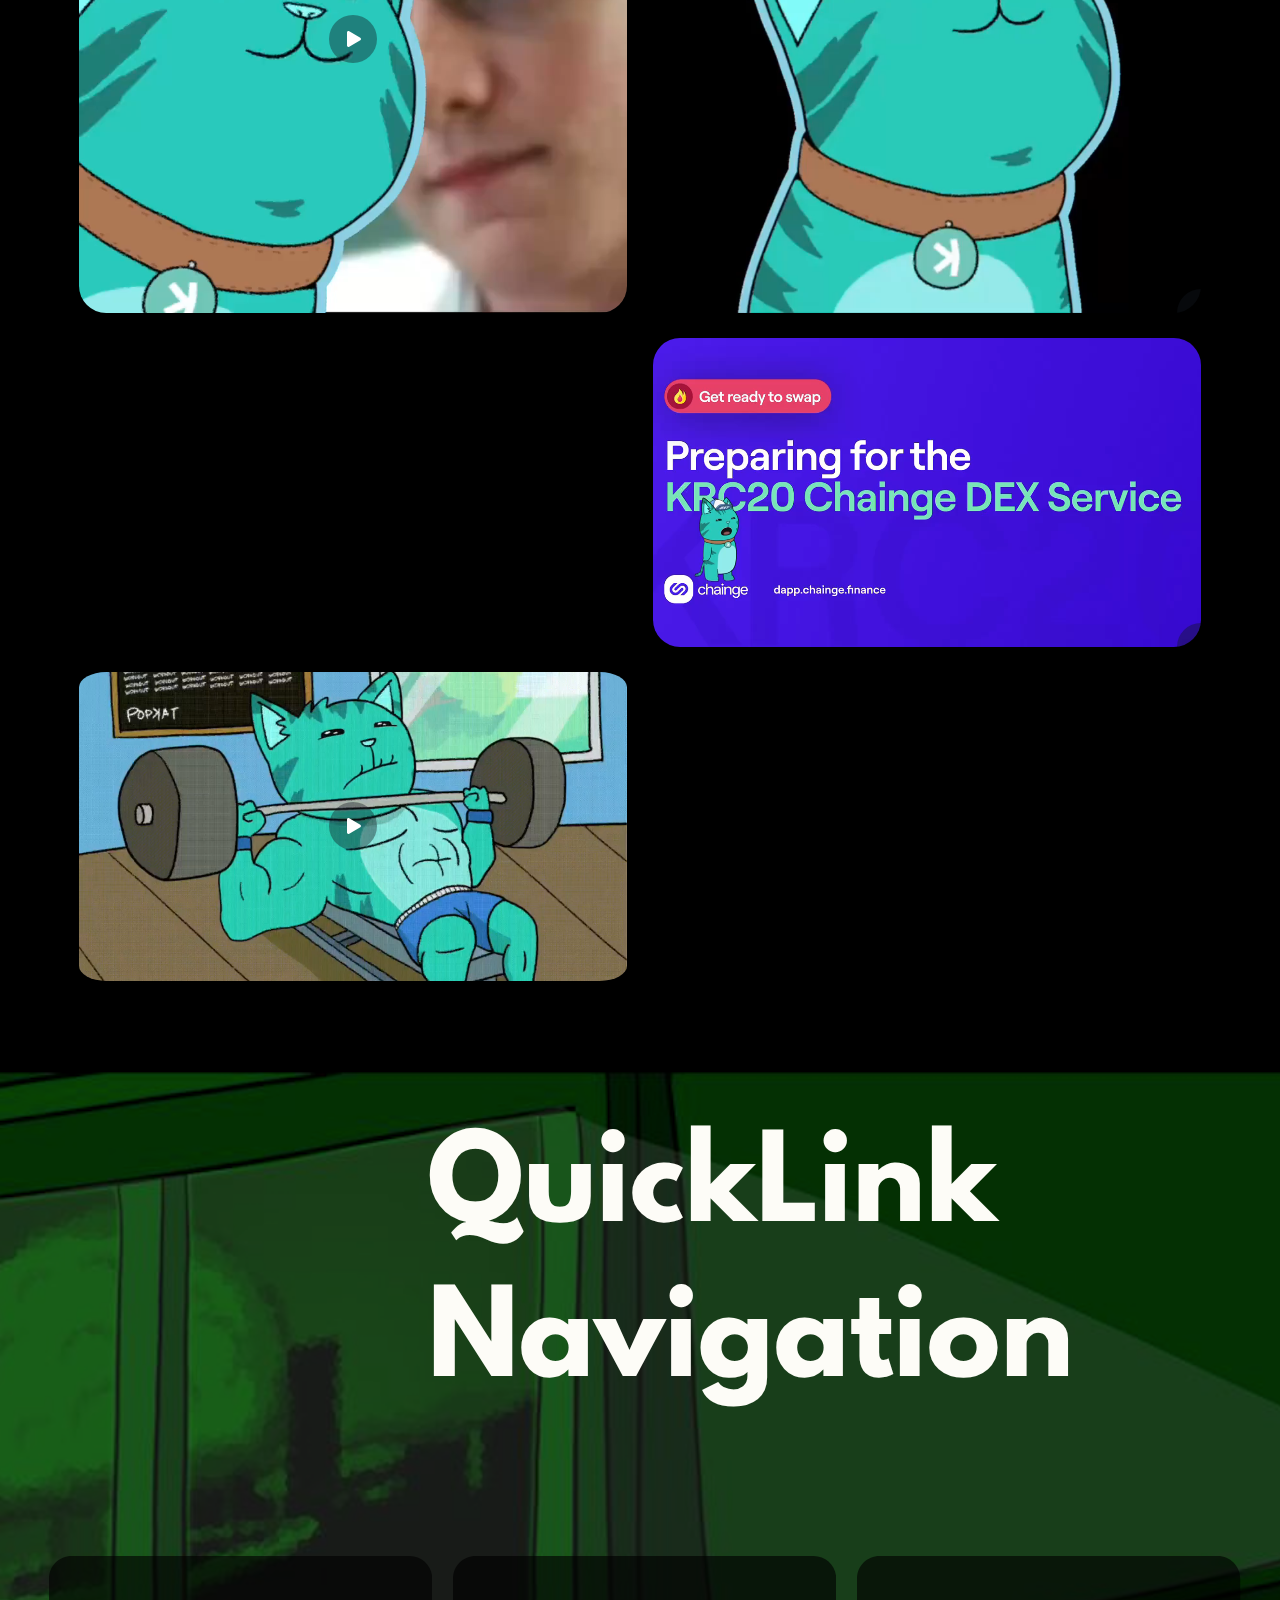
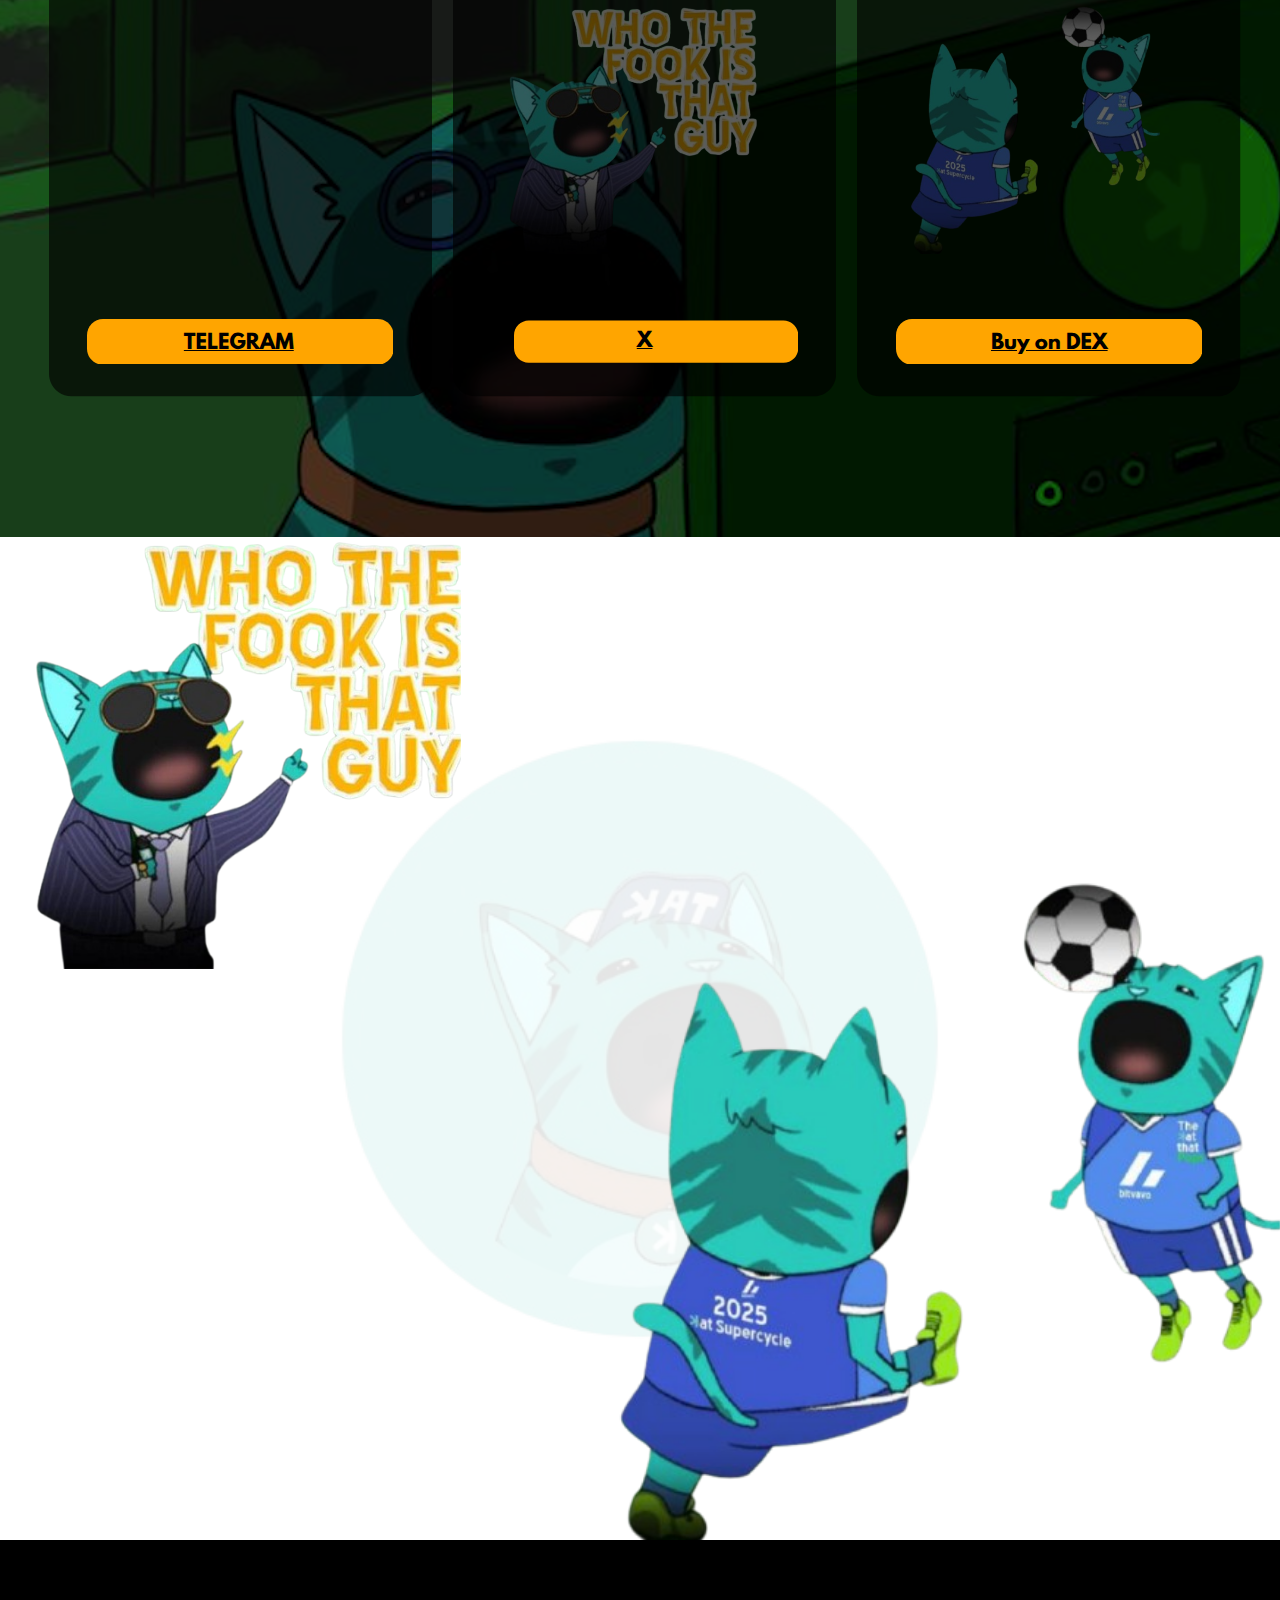
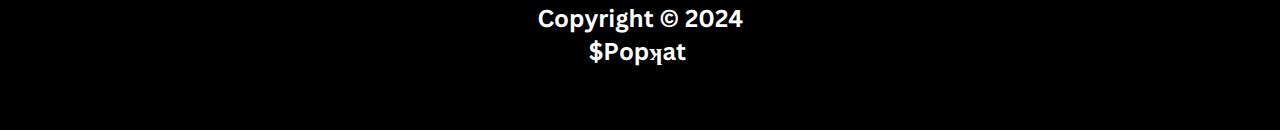
==== commit 12692620: "test" ====
--- a/index.html
+++ b/index.html
@@ -6810,7 +6810,7 @@
                     <div id="dl1h3bXRcrwJAhcP" style="display:grid;position:relative;grid-area:8 / 6 / 12 / 7;">
                         <div id="entIbxV4XNcrT11V" style="display:grid;position:relative;grid-area:2 / 2 / 3 / 3;">
                             <div id="OPL7rBLW9WJKfes6" style="z-index:12;">
-                                <div id="o8aAOzXzmGYsfnlN" style="padding-top:114.8961821%;">
+                                <div id="o8aAOzXzmGYsfnlN" style="padding-top:169%;">
                                     <div id="e74WDIAV6mw1ny0t"
                                         style="position:absolute;top:0px;left:0px;width:100%;height:100%;">
                                         <div class="animation_container" style="width:100%;height:100%;">
@@ -6969,7 +6969,7 @@
                     <div id="lNu3pUXfya1uM3tN" style="display:grid;position:relative;grid-area:9 / 9 / 13 / 12;">
                         <div id="f2jhnXltr0YIxZXf" style="display:grid;position:relative;grid-area:2 / 2 / 3 / 3;">
                             <div id="QoDCkGNmMLPPtI1g" style="z-index:20;">
-                                <div id="JO2XmvVSfTdH0Wh2" style="padding-top:114.8961821%;">
+                                <div id="JO2XmvVSfTdH0Wh2" style="padding-top:169%;">
                                     <div id="qNDmcE1UBzW63RSD"
                                         style="position:absolute;top:0px;left:0px;width:100%;height:100%;">
                                         <div class="animation_container" style="width:100%;height:100%;">
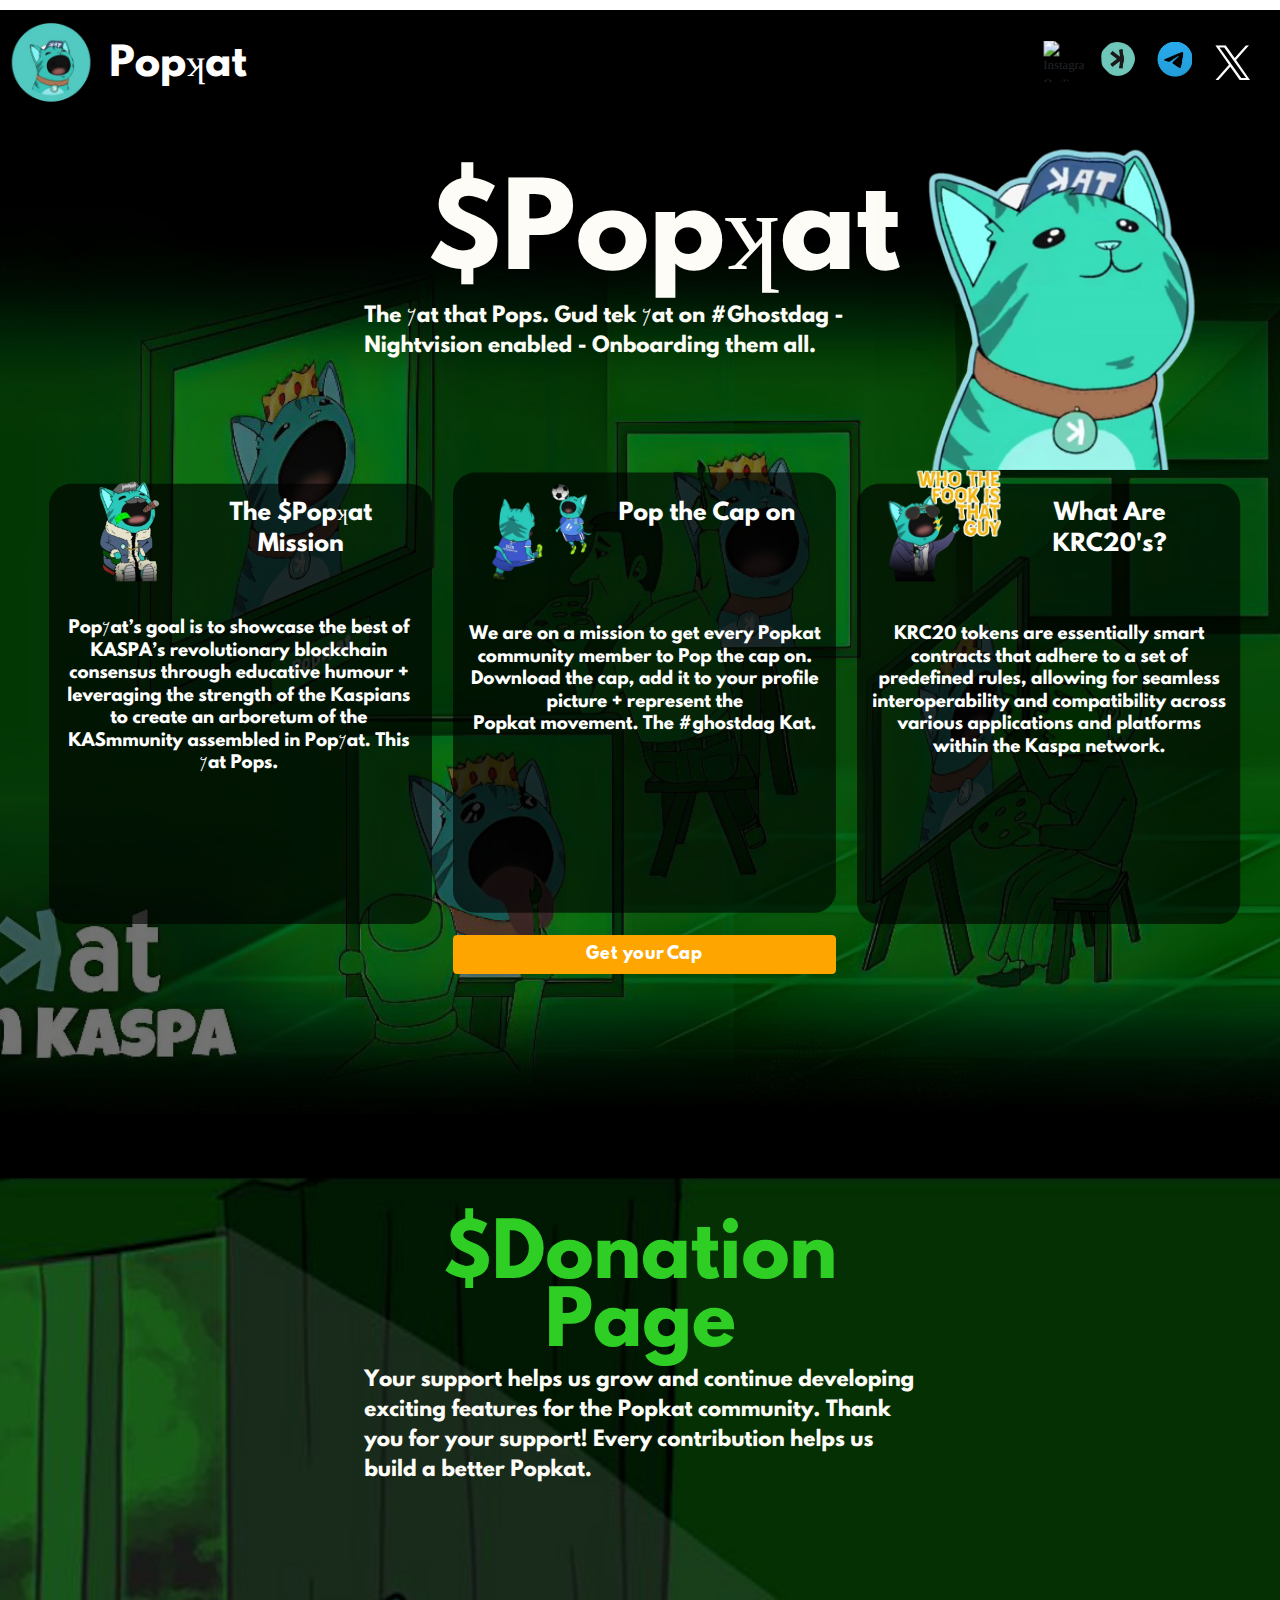
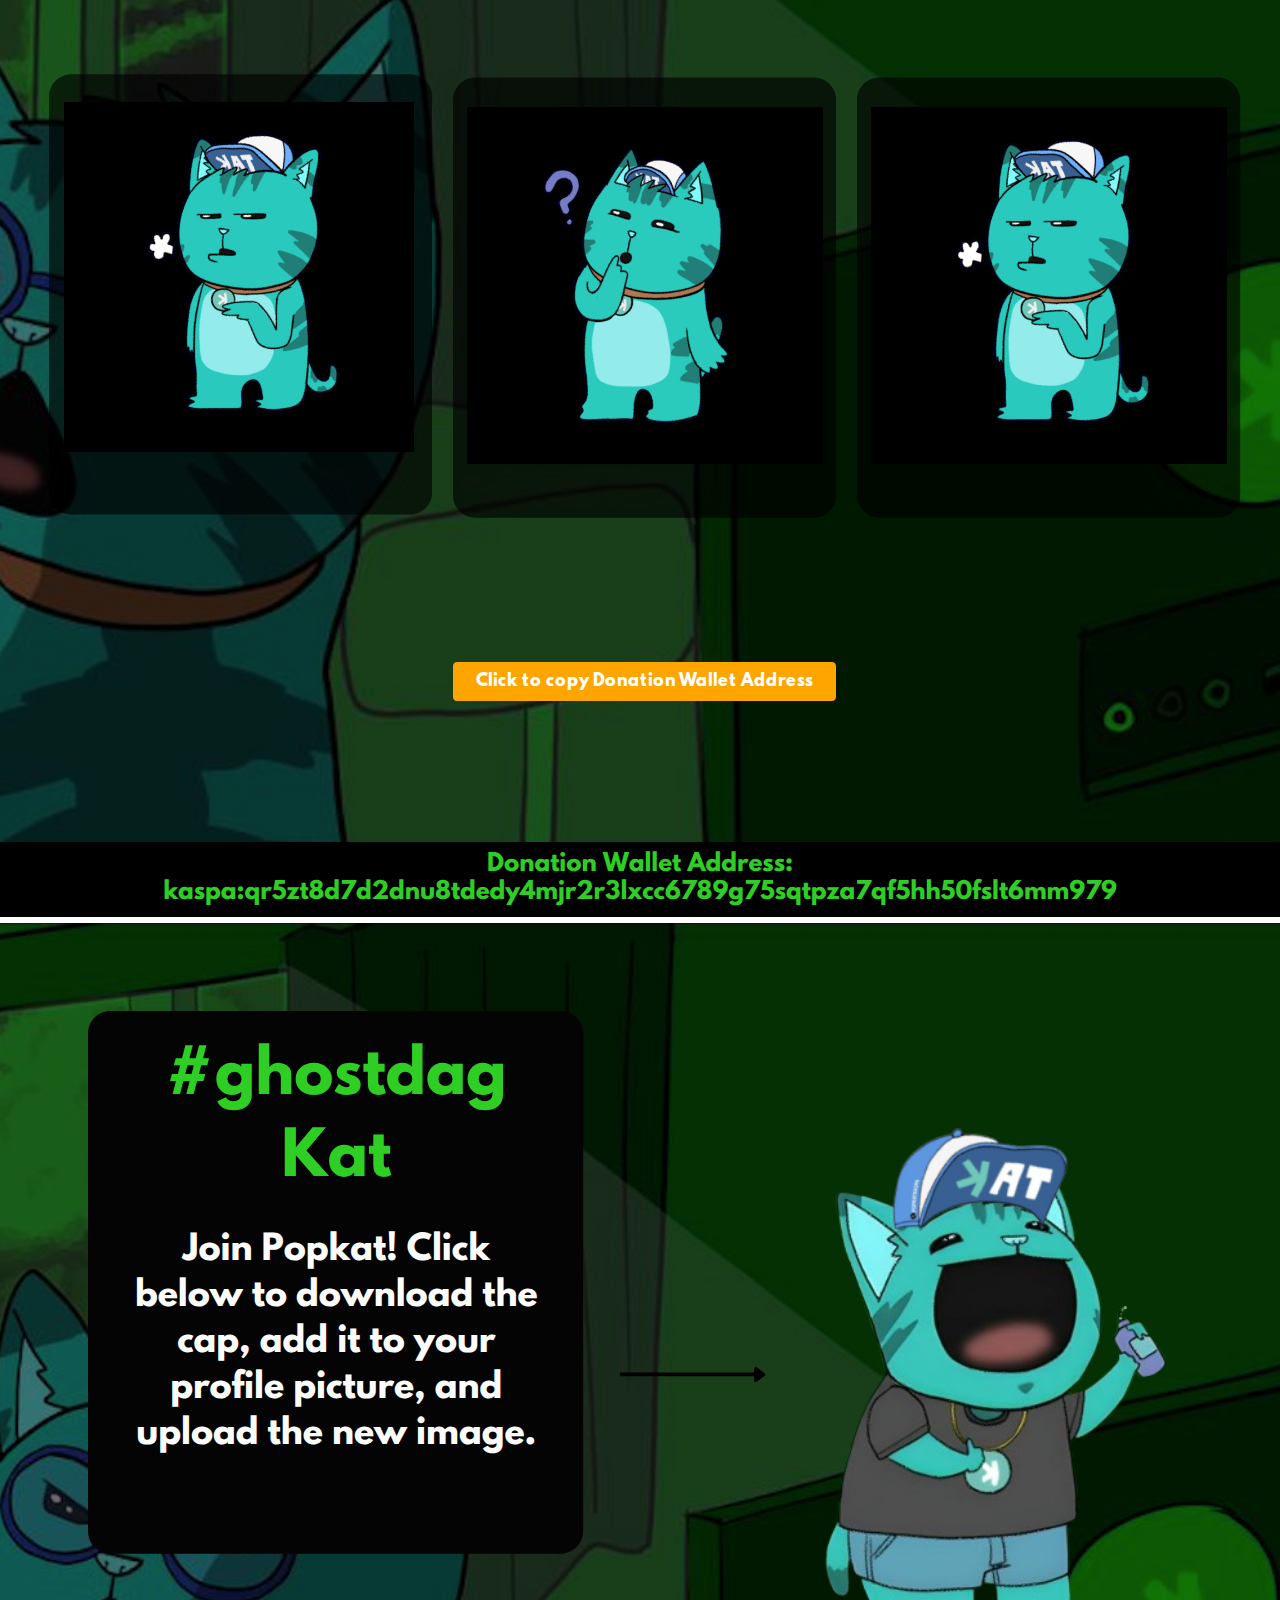
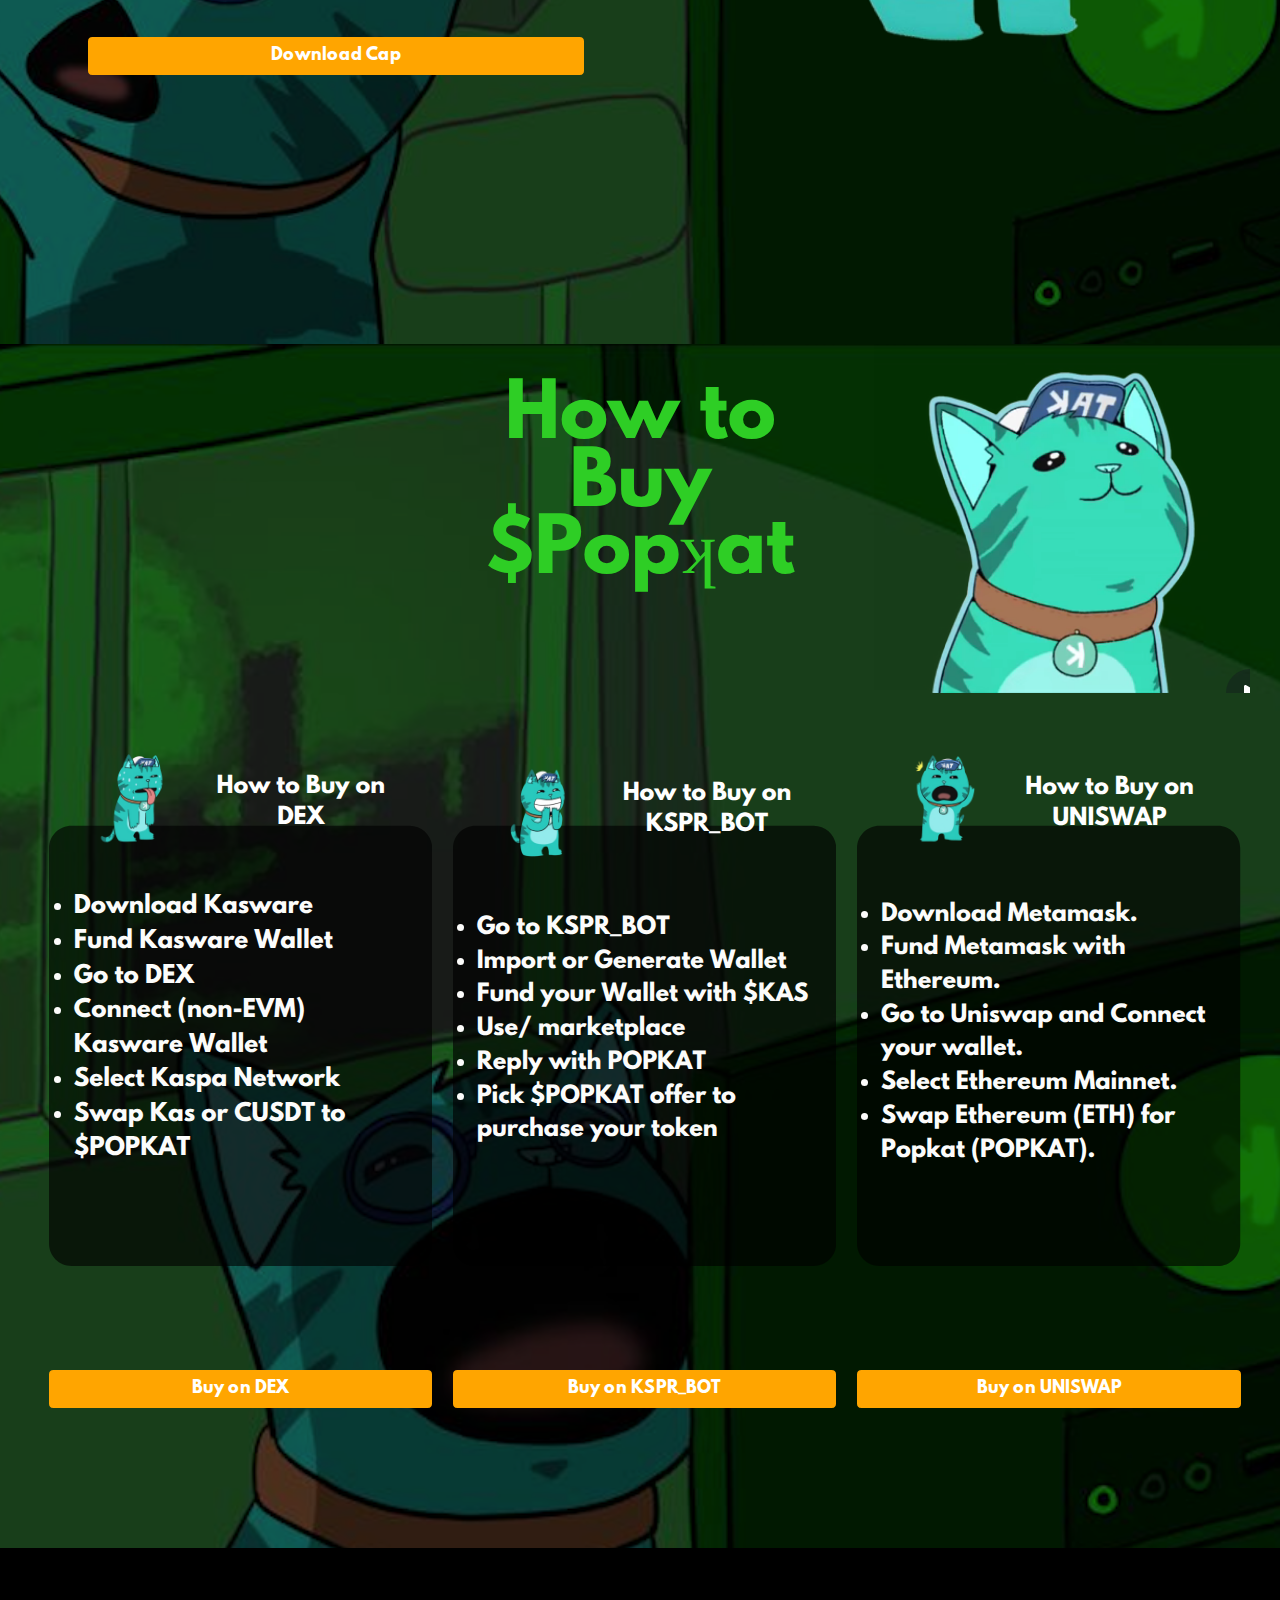
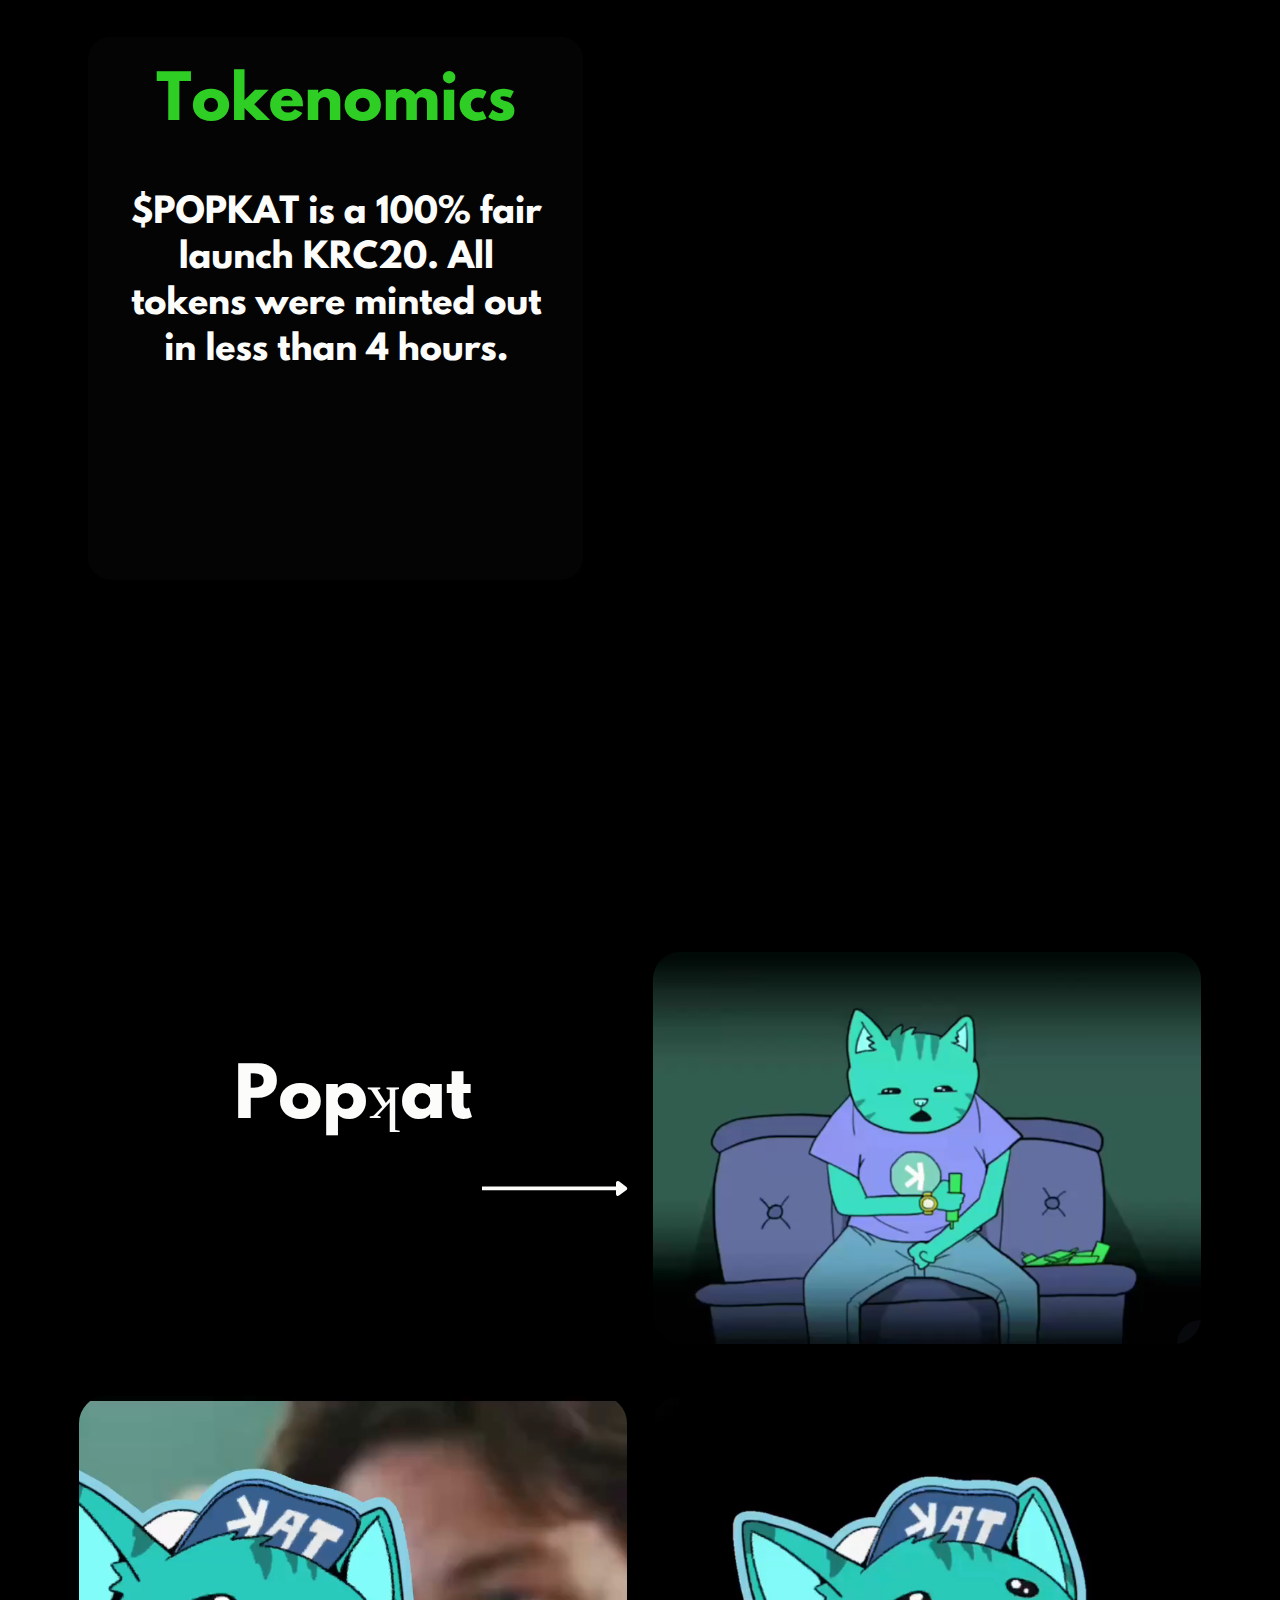
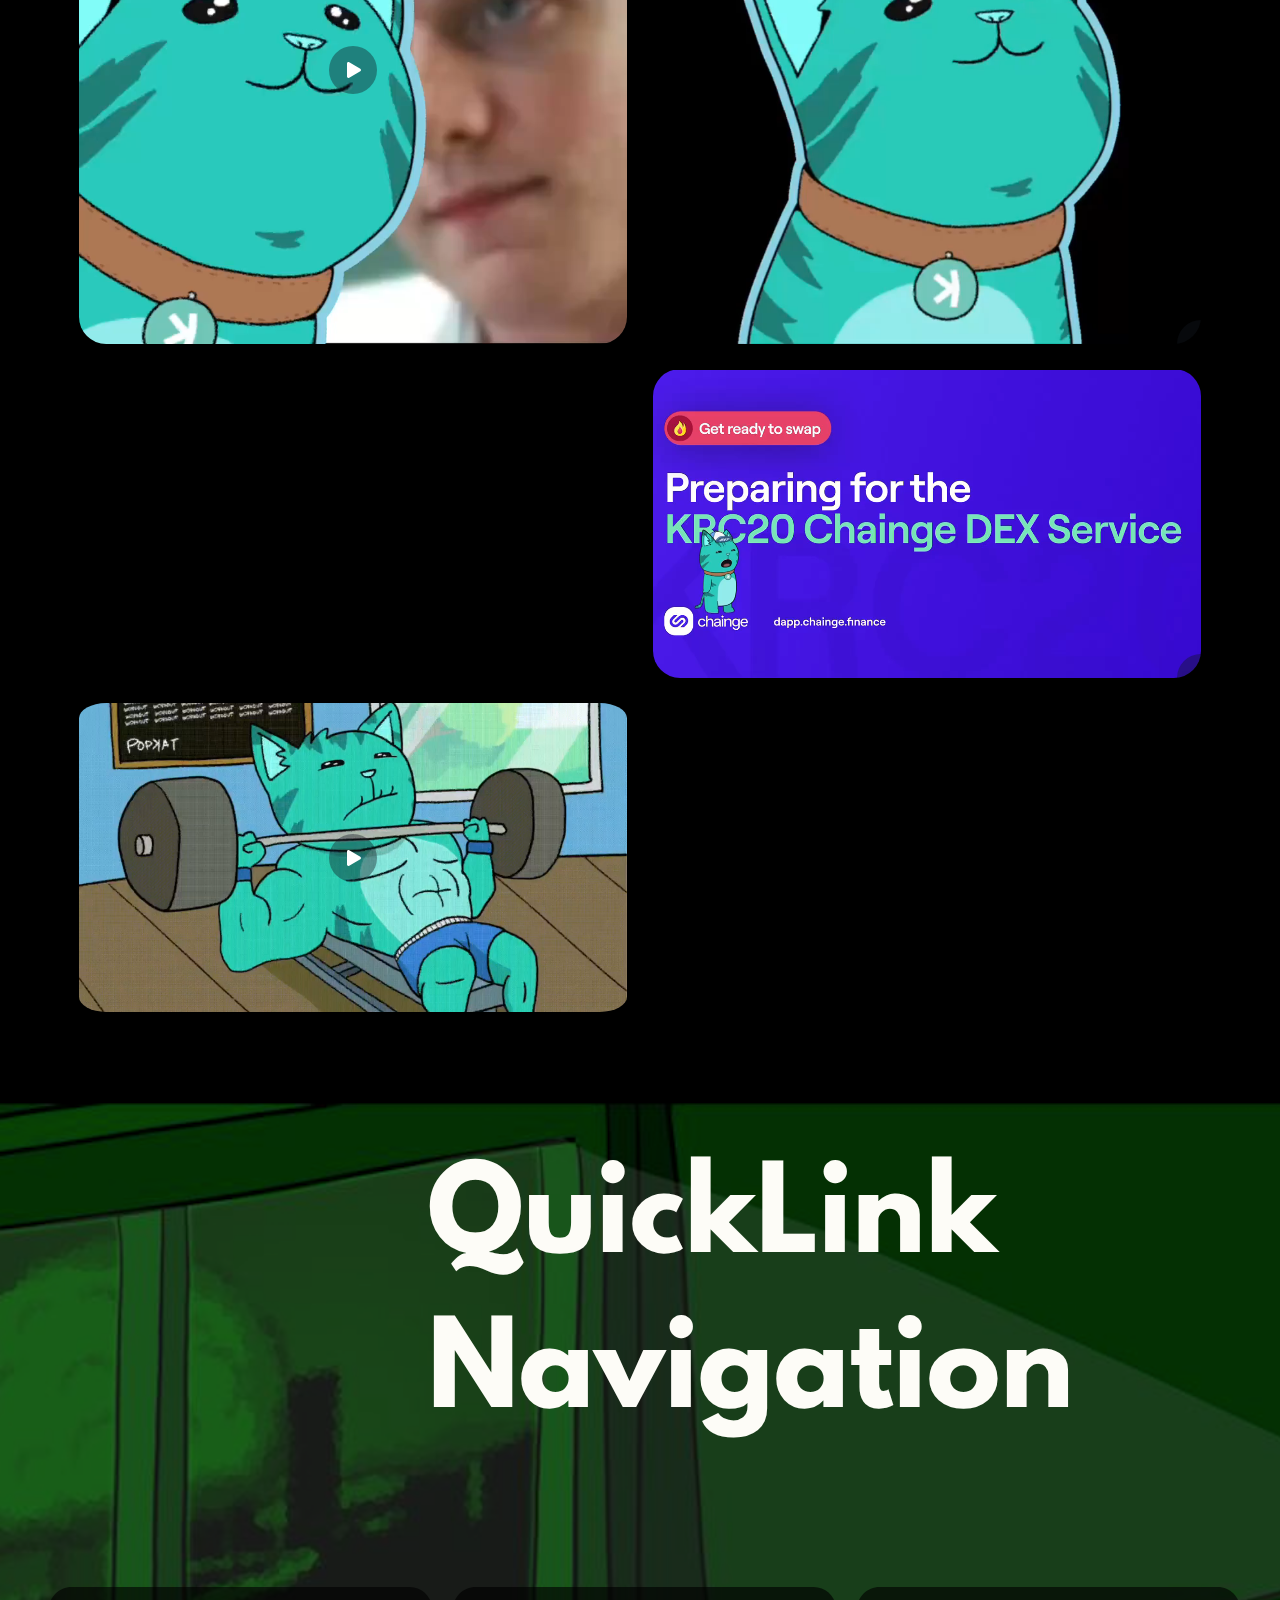
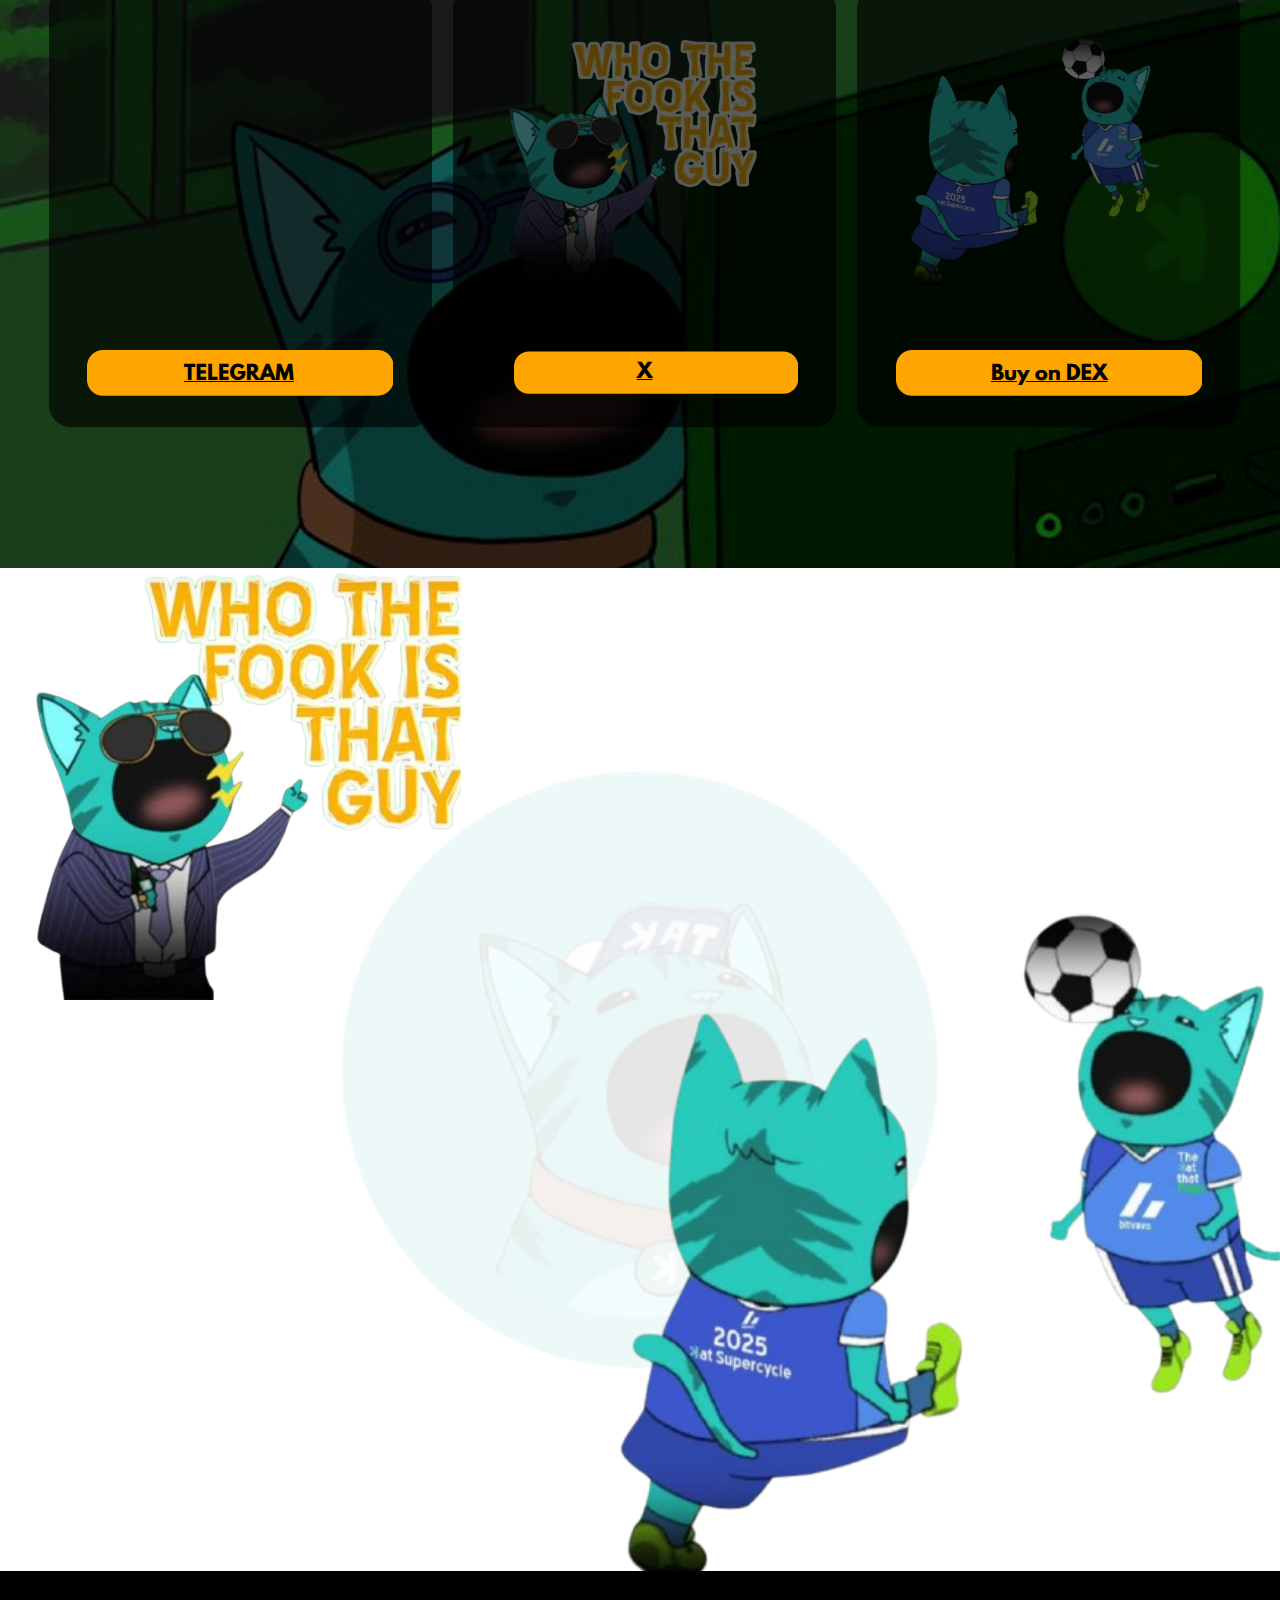
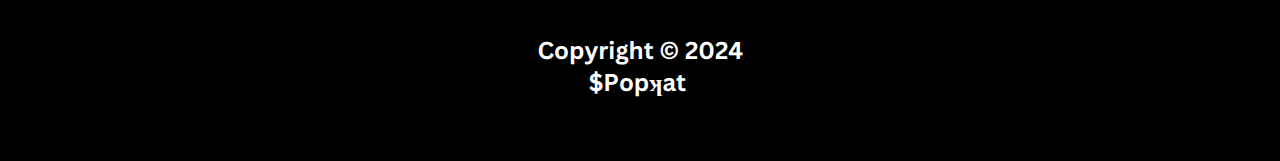
==== commit 0a20d5bb: "g" ====
--- a/index.html
+++ b/index.html
@@ -6244,7 +6244,7 @@
                     </div>
                 </div>
                 <div id="nYNbhImMxqiHy7mS" style="z-index:2;">
-                    <div id="GsgmZ2zLJKMN4AMP" style="box-sizing:border-box;width:100%;height:100%;">
+                    <div id="GsgmZ2zLJKMN4AMP" style="box-sizing:border-box;width:100%;height:100%; margin-top: 50px;">
                         <div class="animation_container" style="width:100%;height:100%;">
                             <div class="animated"
                                 style="width:100%;height:100%;animation:breathe-LEFT-ccfdb6c1-2962-4a47-9645-8feb736acda4 5000ms 100ms both paused;">
@@ -6701,7 +6701,7 @@
                     <div id="pooGJTfuGssu7Zkg" style="display:grid;position:relative;grid-area:7 / 2 / 11 / 5;">
                         <div id="OvYYNOkFSjjsarFB" style="display:grid;position:relative;grid-area:2 / 2 / 3 / 3;">
                             <div id="j8nRcow8hPdK56On" style="z-index:4;">
-                                <div id="lovxKsD7GLJp77aE" style="padding-top:114.8961821%;">
+                                <div id="lovxKsD7GLJp77aE" style="padding-top:169%;">
                                     <div id="rPIoa4y7BzwwuGeV"
                                         style="position:absolute;top:0px;left:0px;width:100%;height:100%;">
                                         <div class="animation_container" style="width:100%;height:100%;">
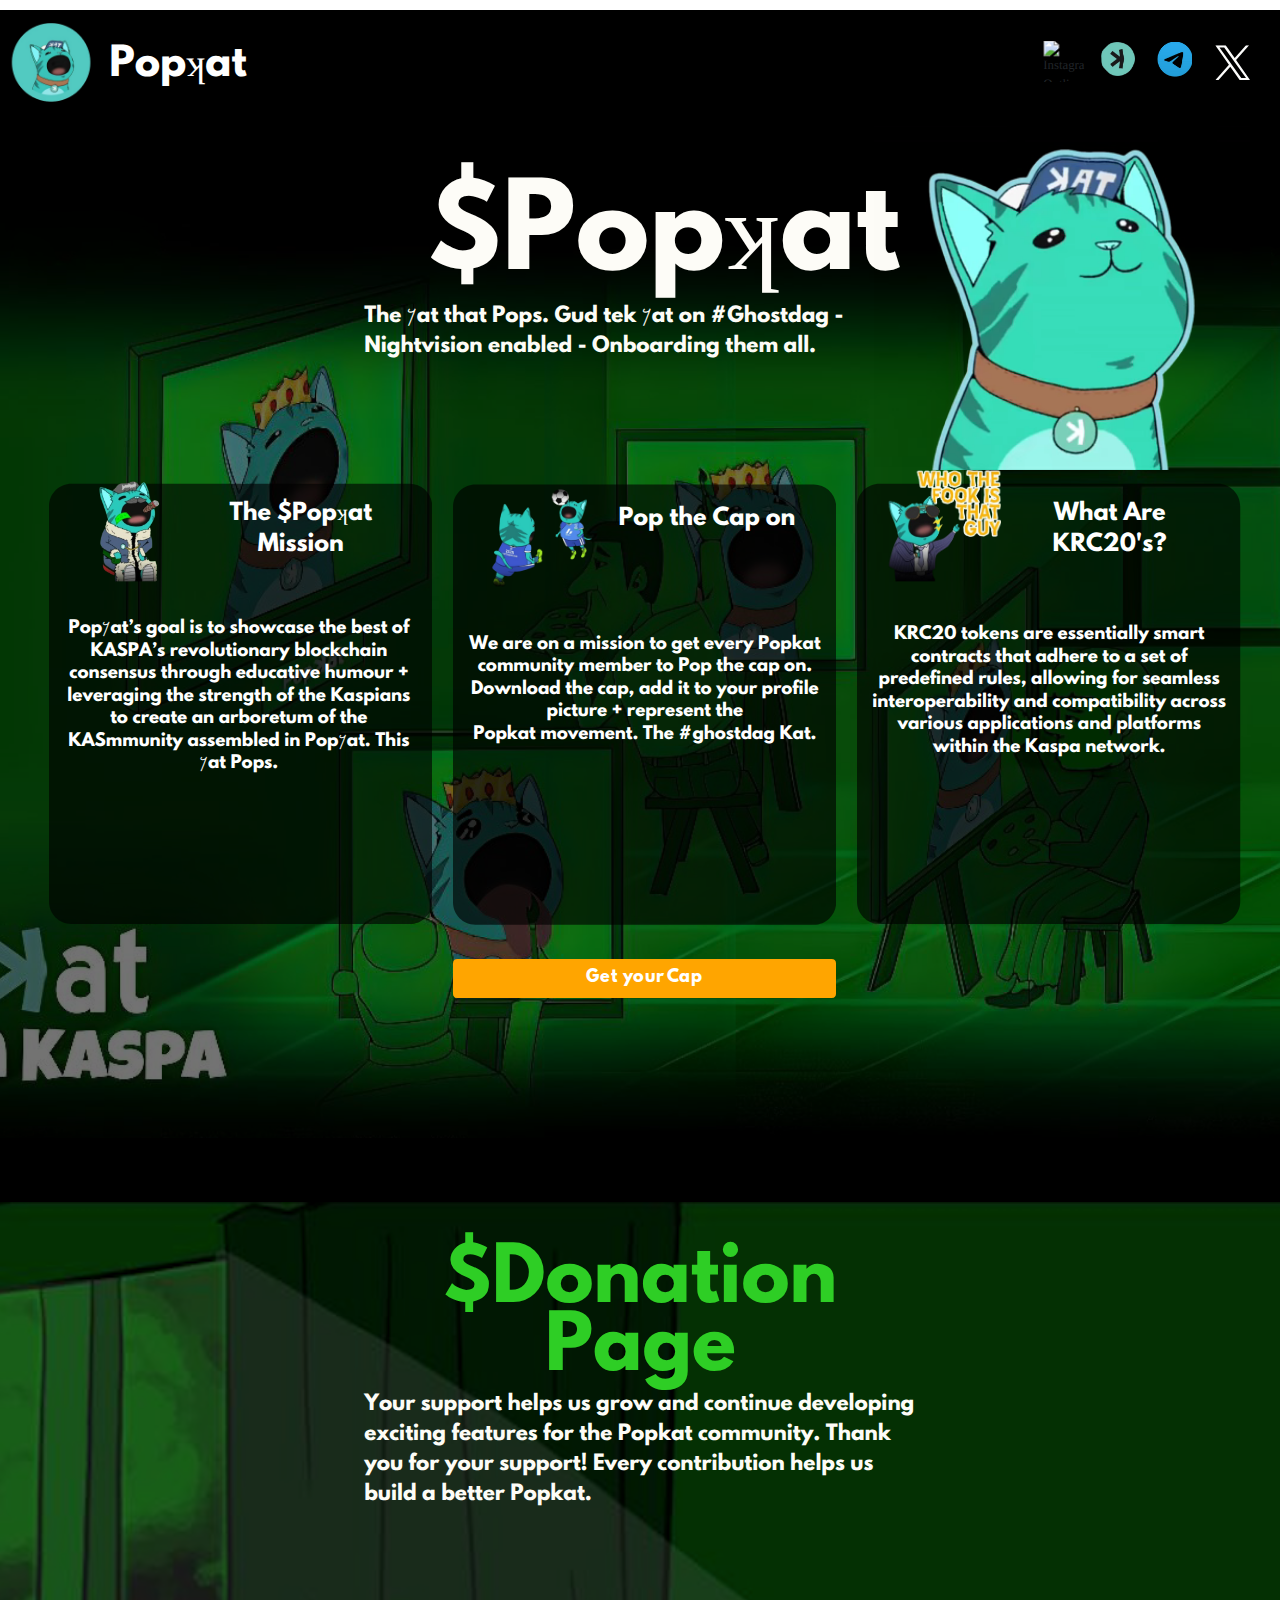
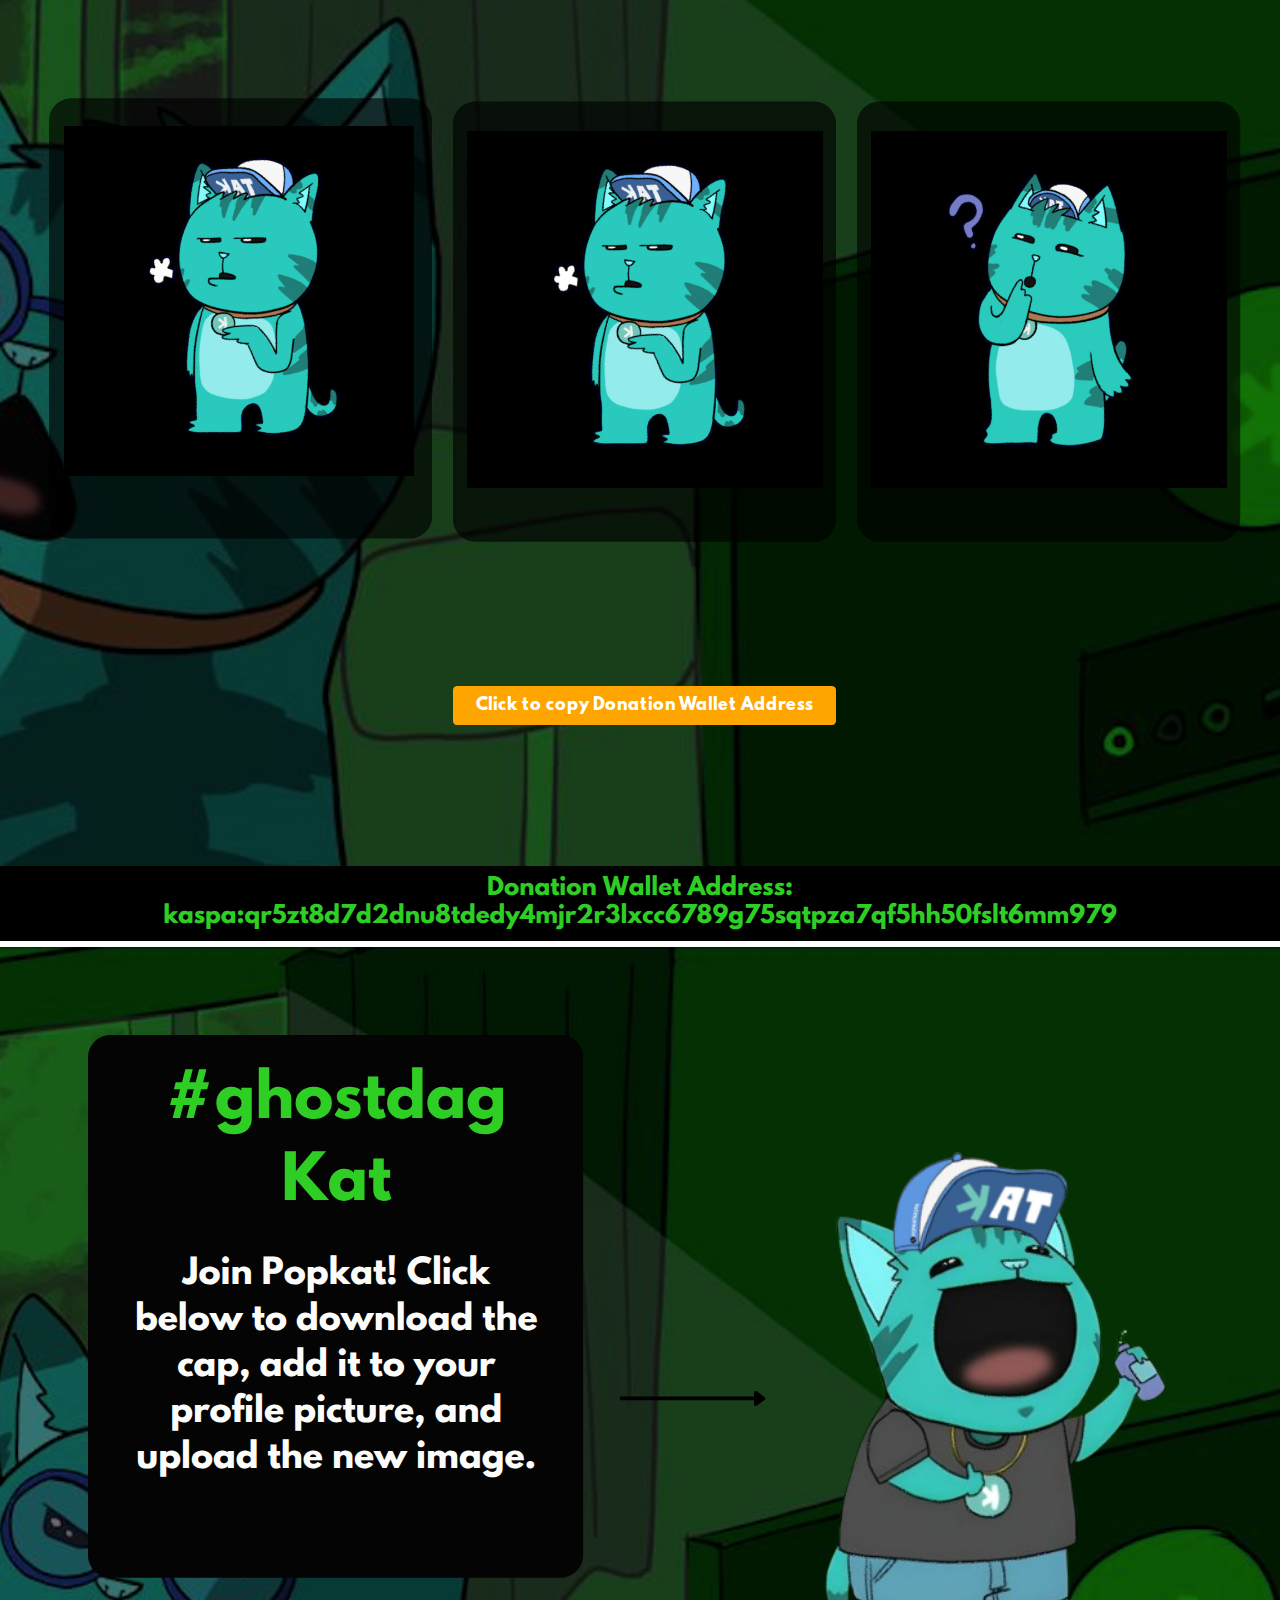
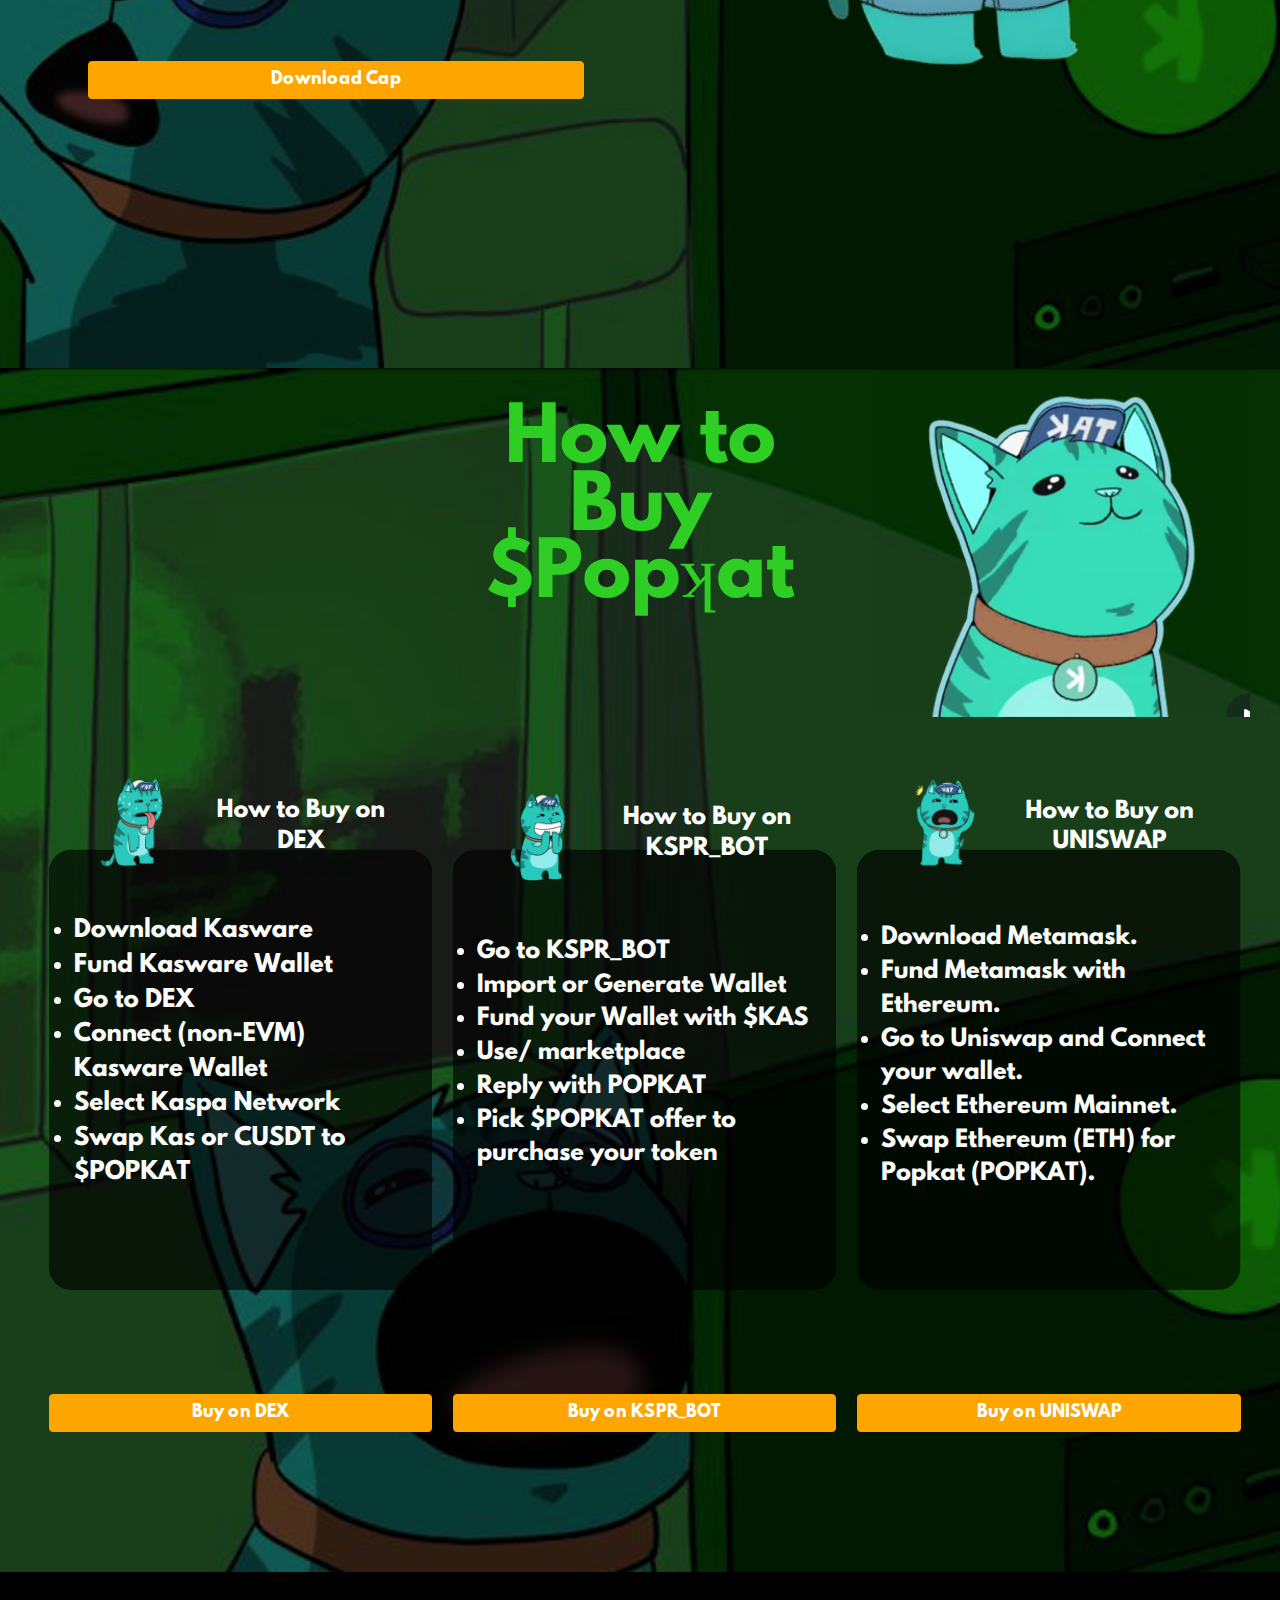
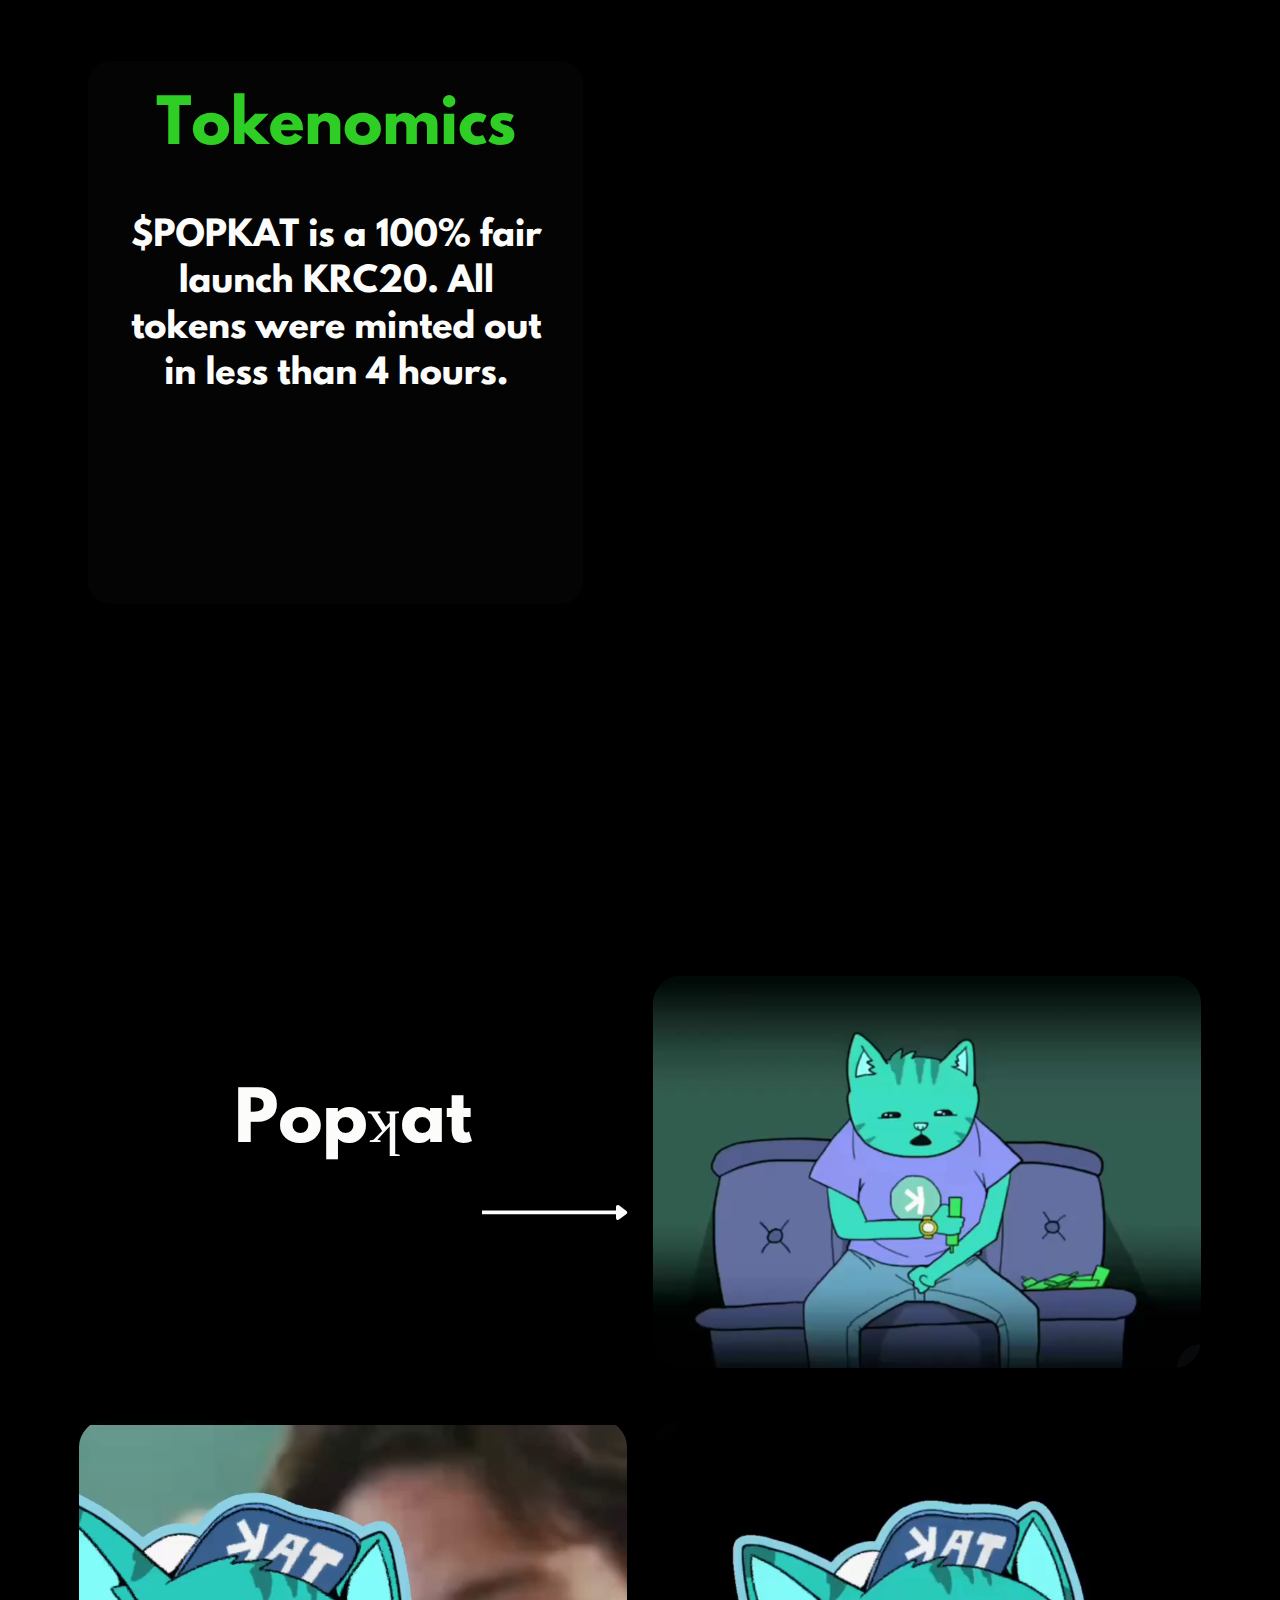
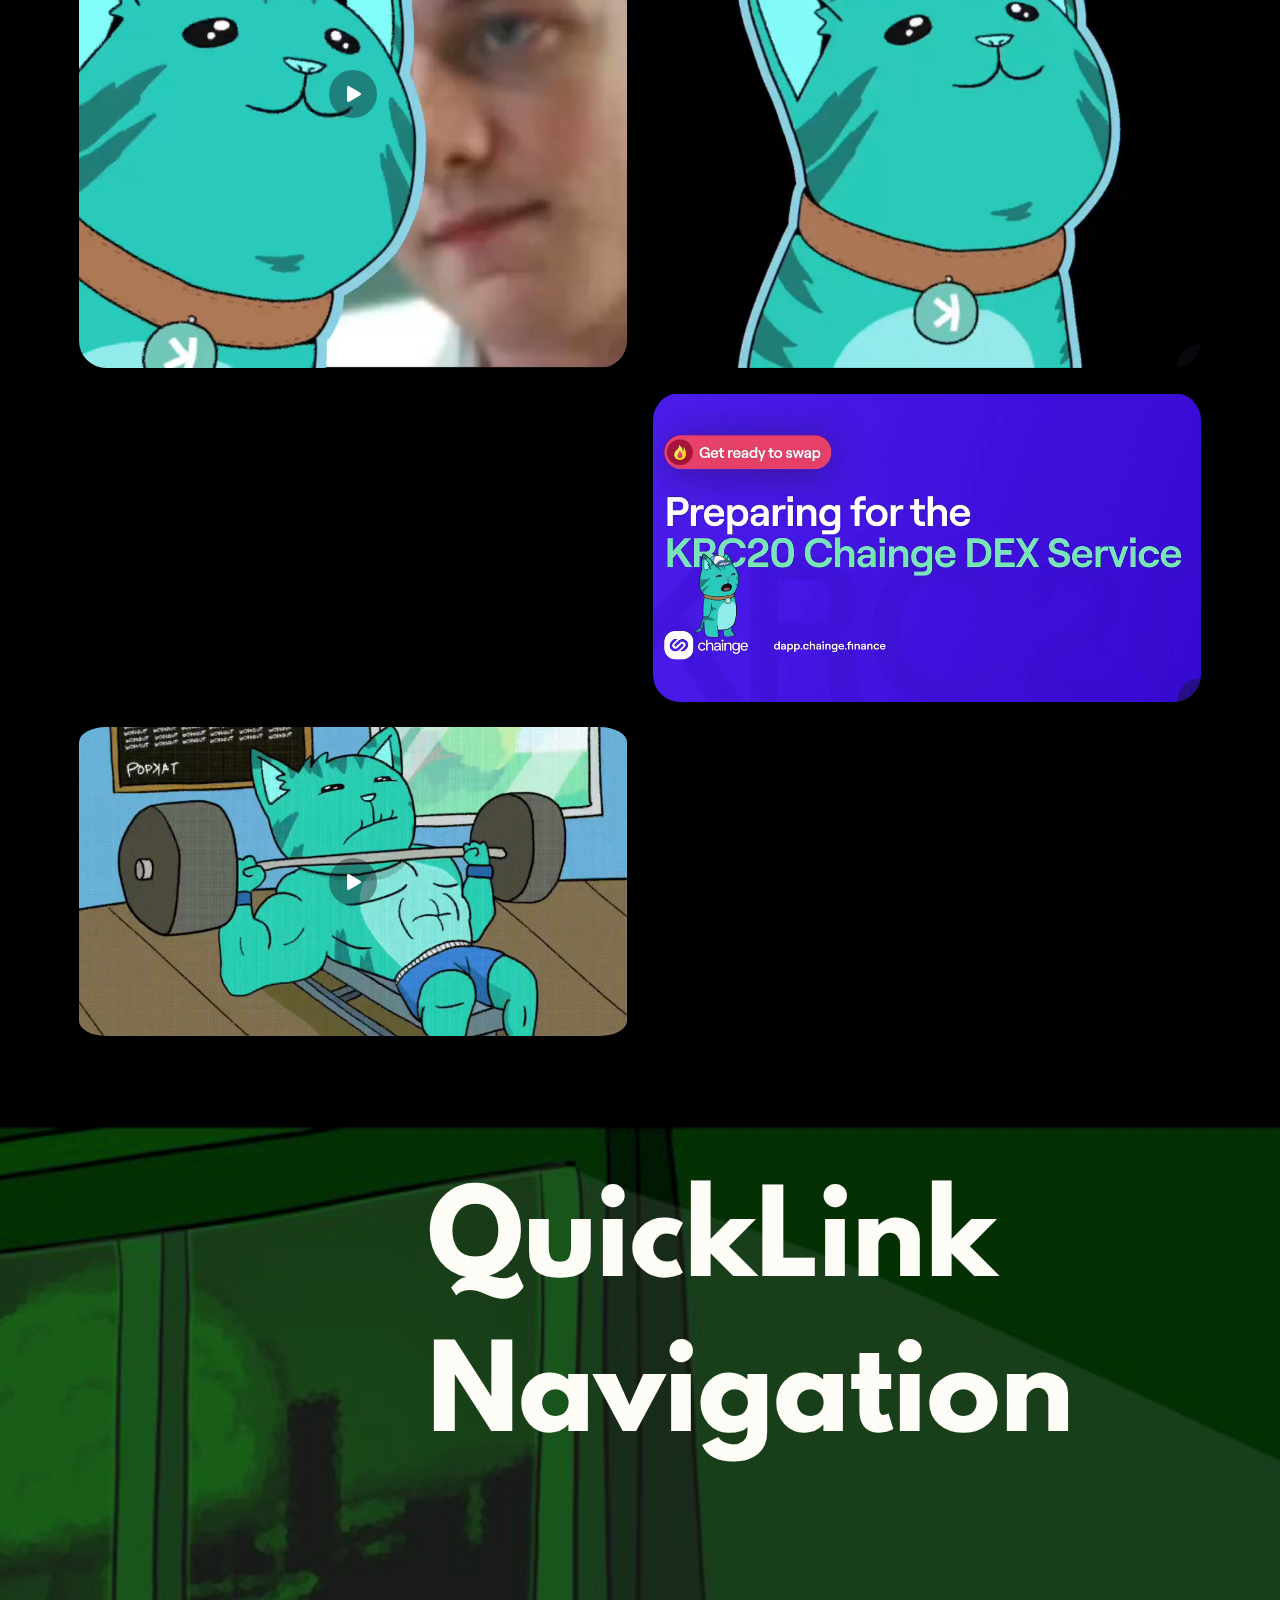
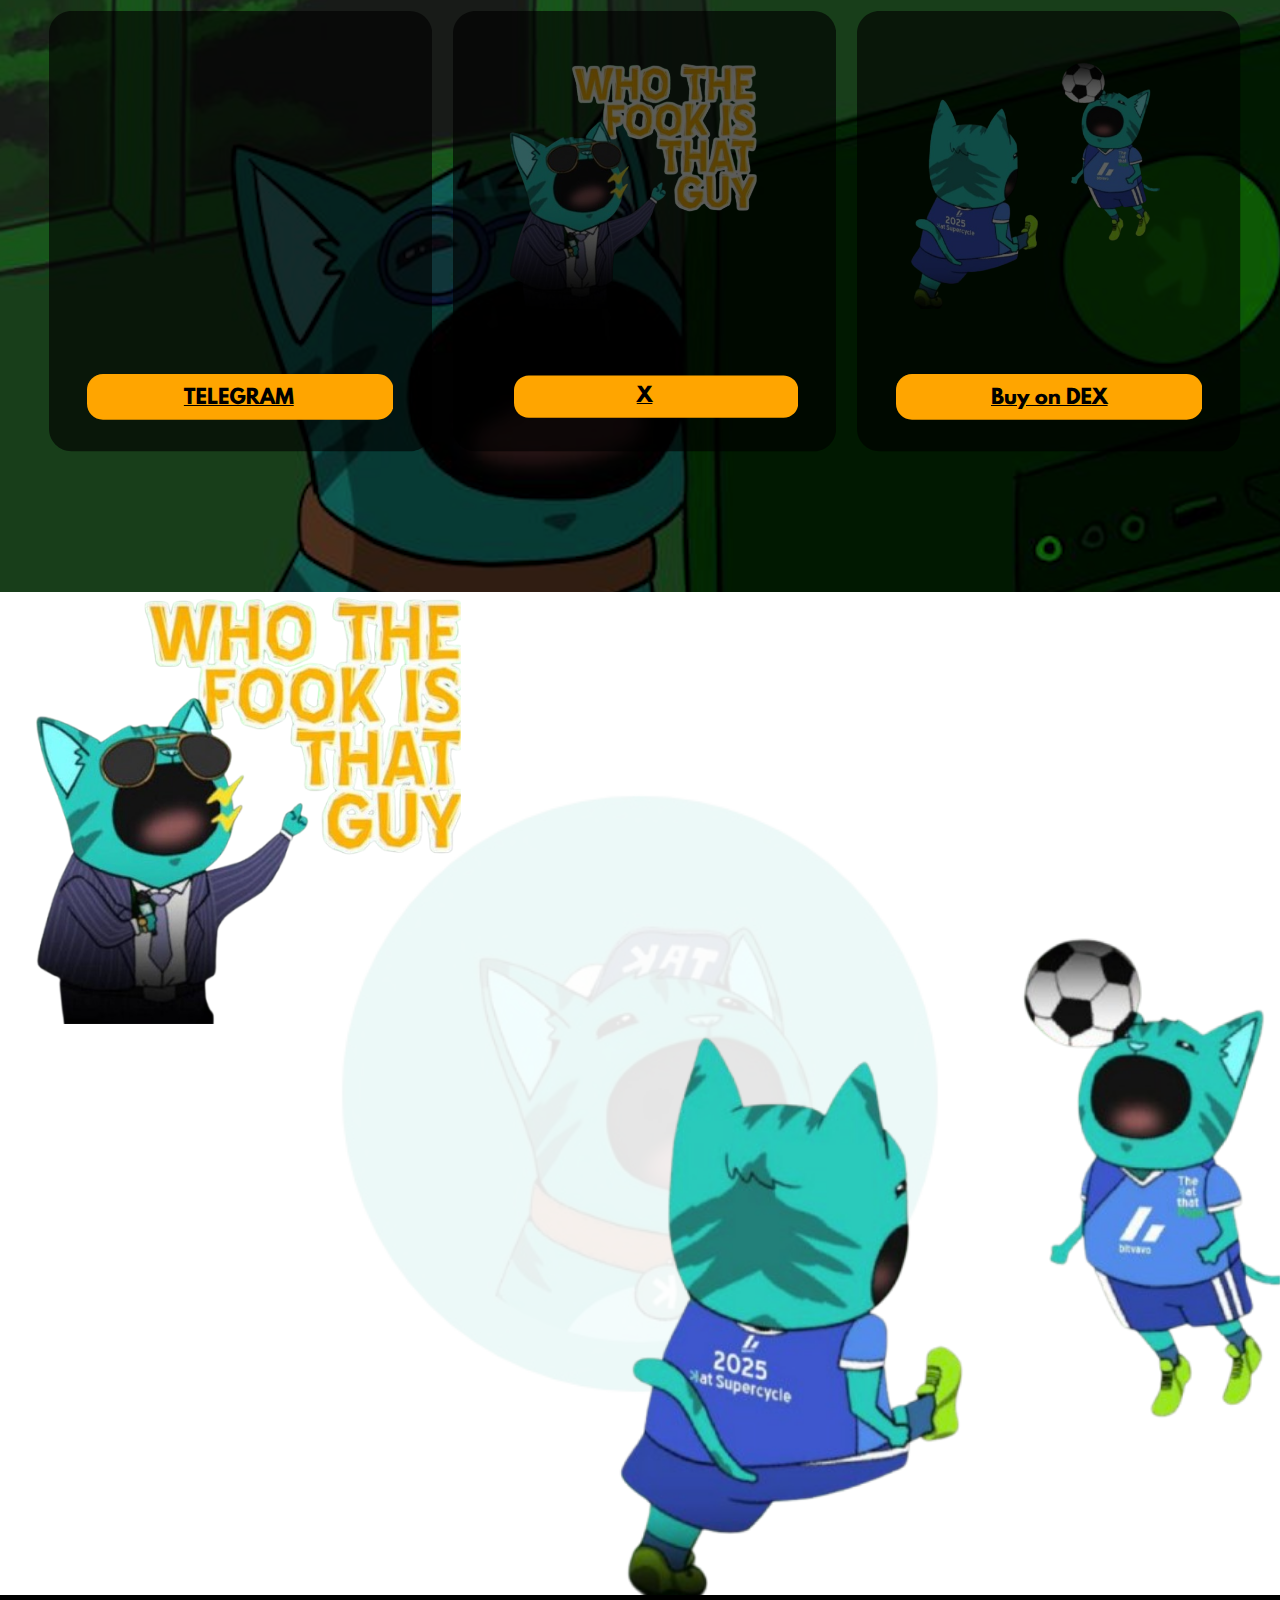
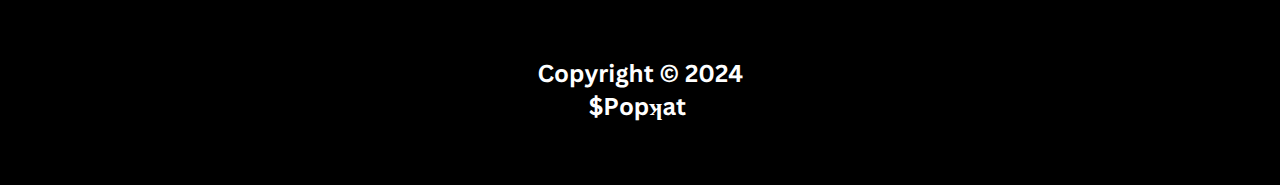
==== commit 9fed183a: "g" ====
--- a/index.html
+++ b/index.html
@@ -5972,7 +5972,7 @@
                     <div id="dl1h3bXRcrwJAhcP" style="display:grid;position:relative;grid-area:8 / 6 / 12 / 7;">
                         <div id="entIbxV4XNcrT11V" style="display:grid;position:relative;grid-area:2 / 2 / 3 / 3;">
                             <div id="OPL7rBLW9WJKfes6" style="z-index:12;">
-                                <div id="o8aAOzXzmGYsfnlN" style="padding-top:114.8961821%;">
+                                <div id="o8aAOzXzmGYsfnlN" style="padding-top:132.8961821%;">
                                     <div id="e74WDIAV6mw1ny0t"
                                         style="position:absolute;top:0px;left:0px;width:100%;height:100%;">
                                         <div class="animation_container" style="width:100%;height:100%;">
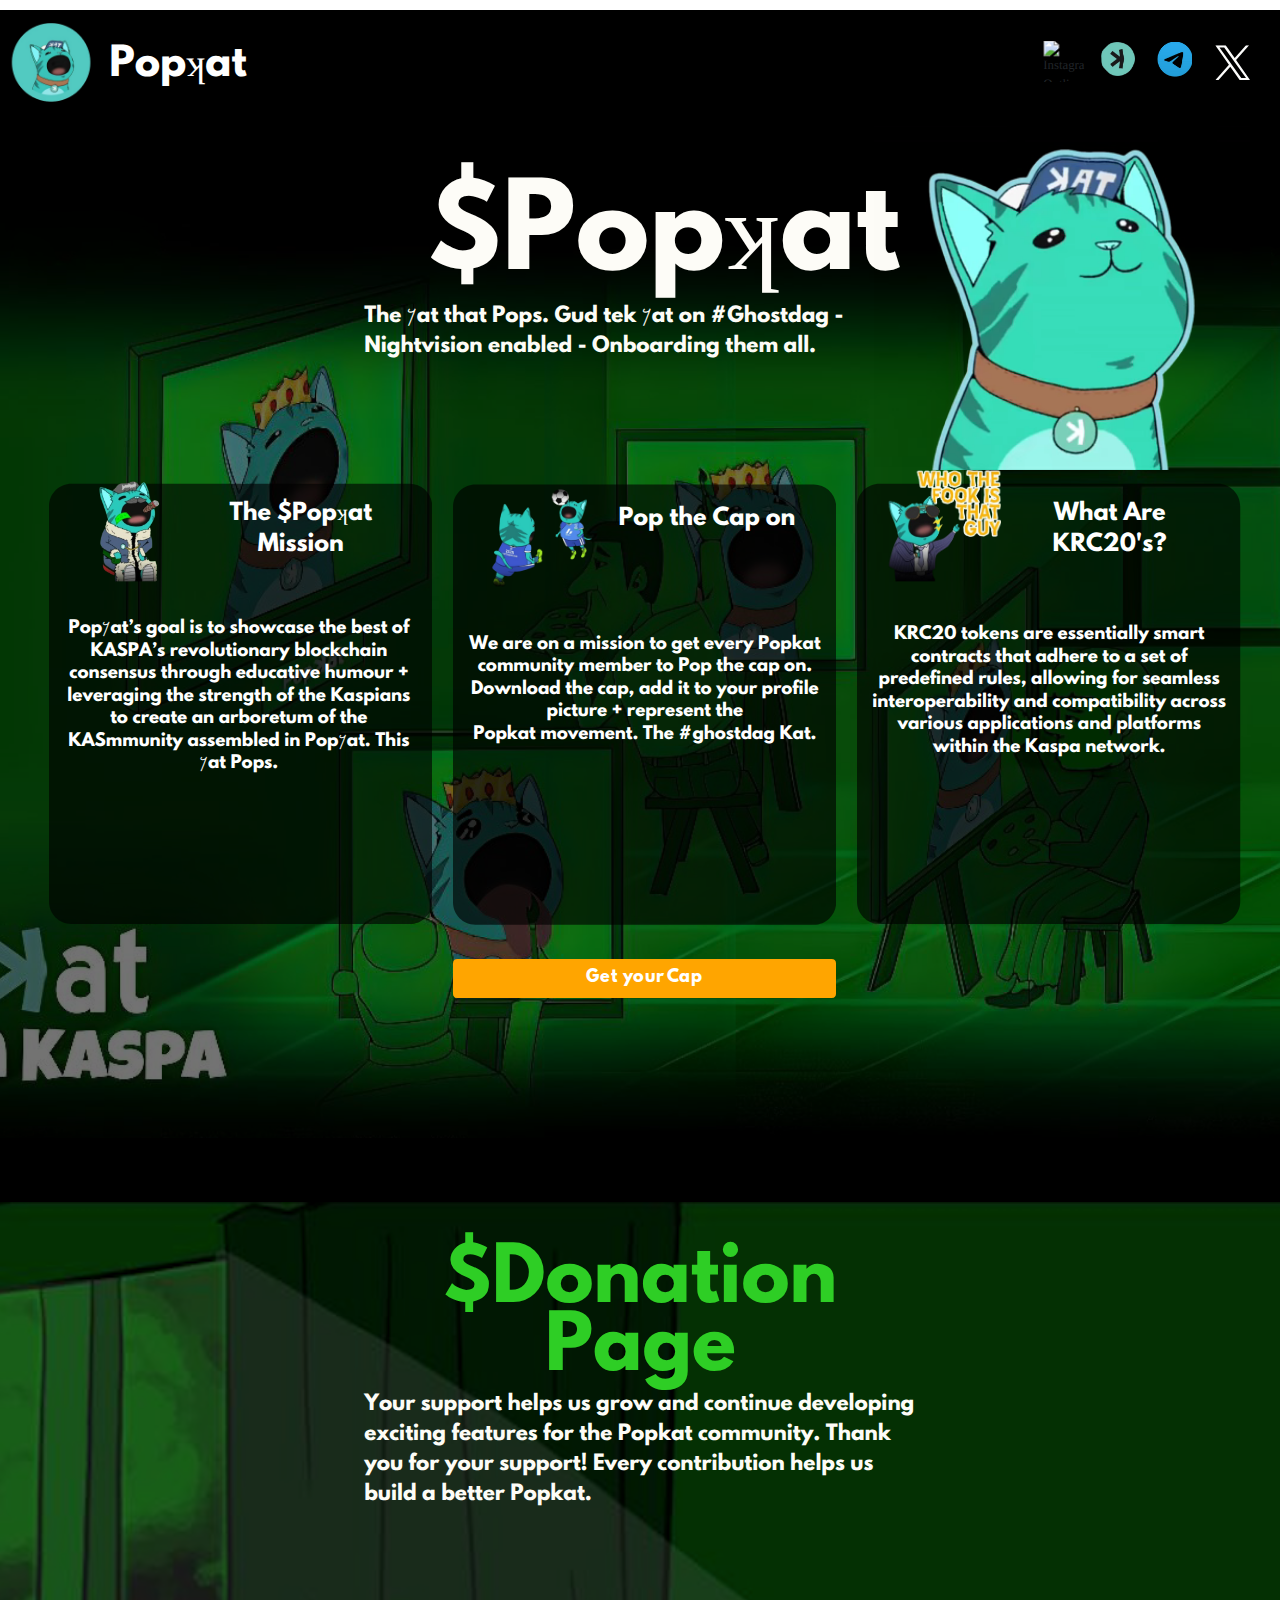
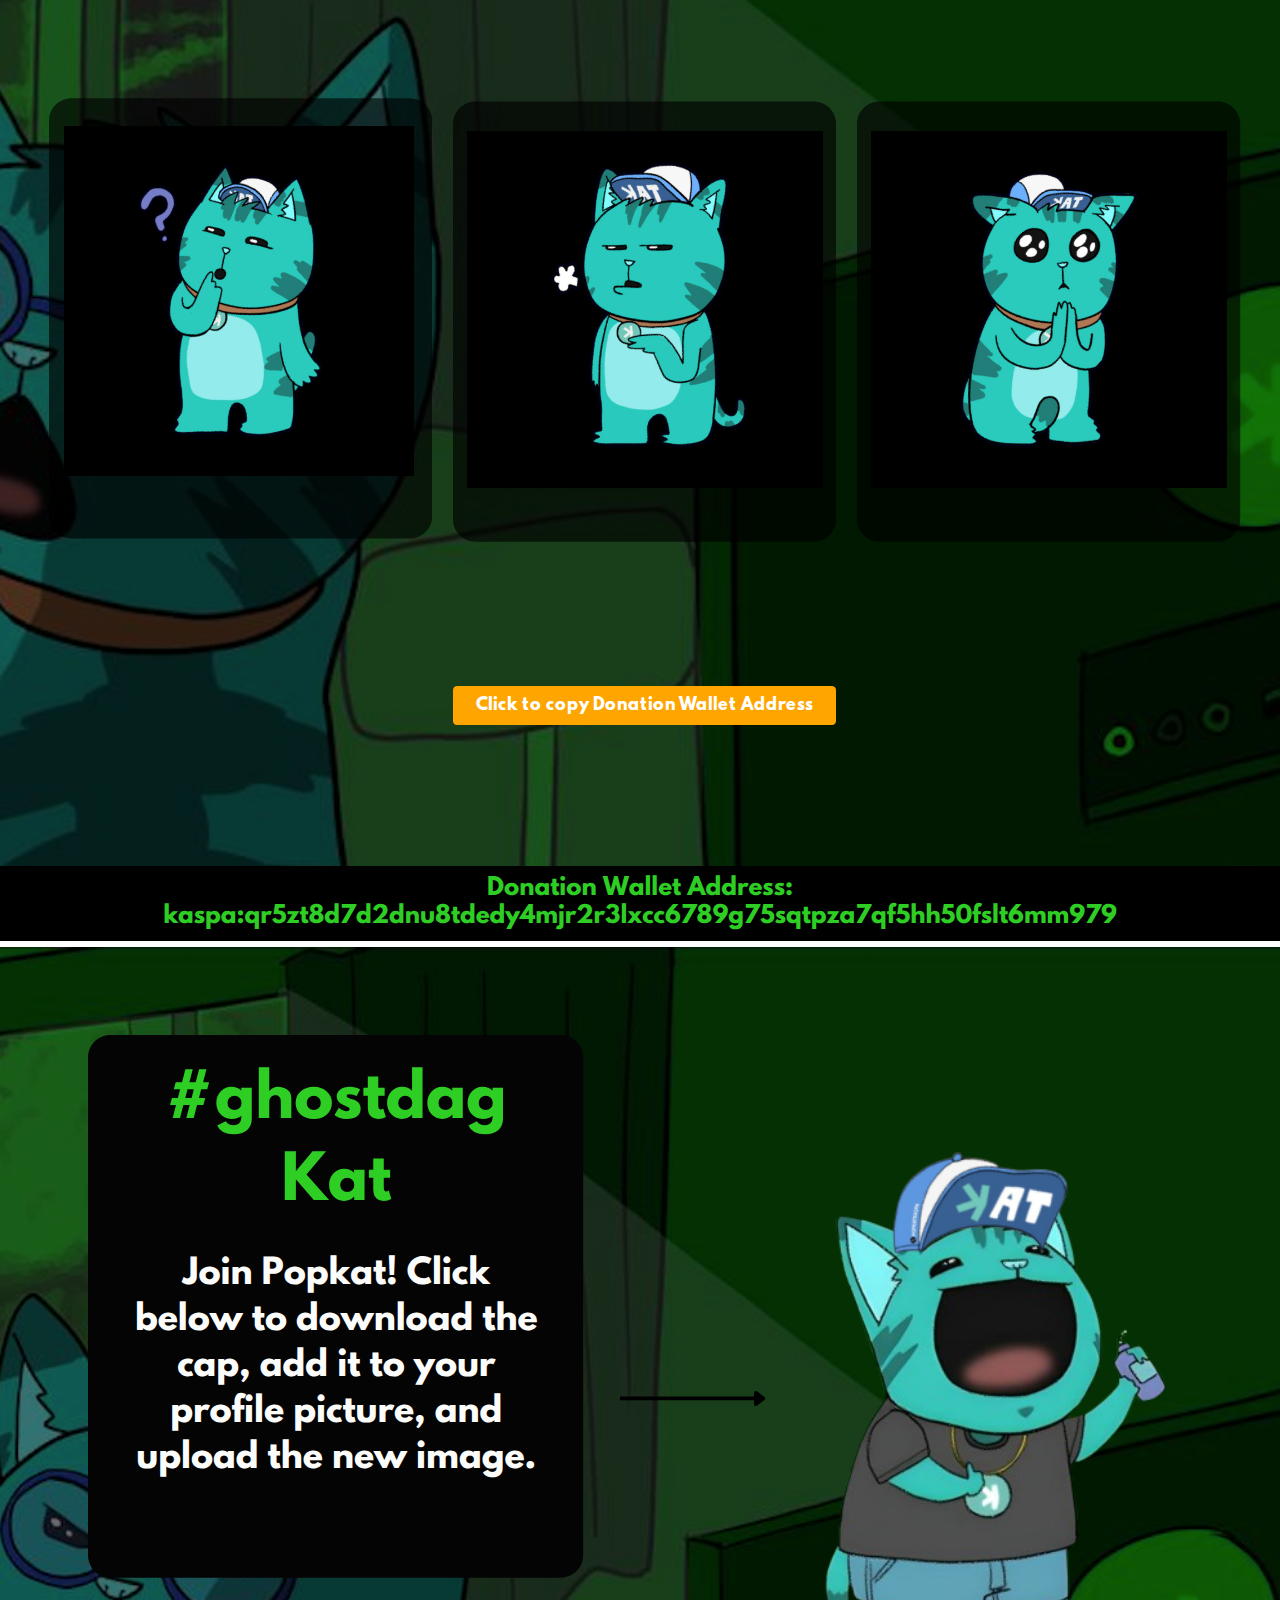
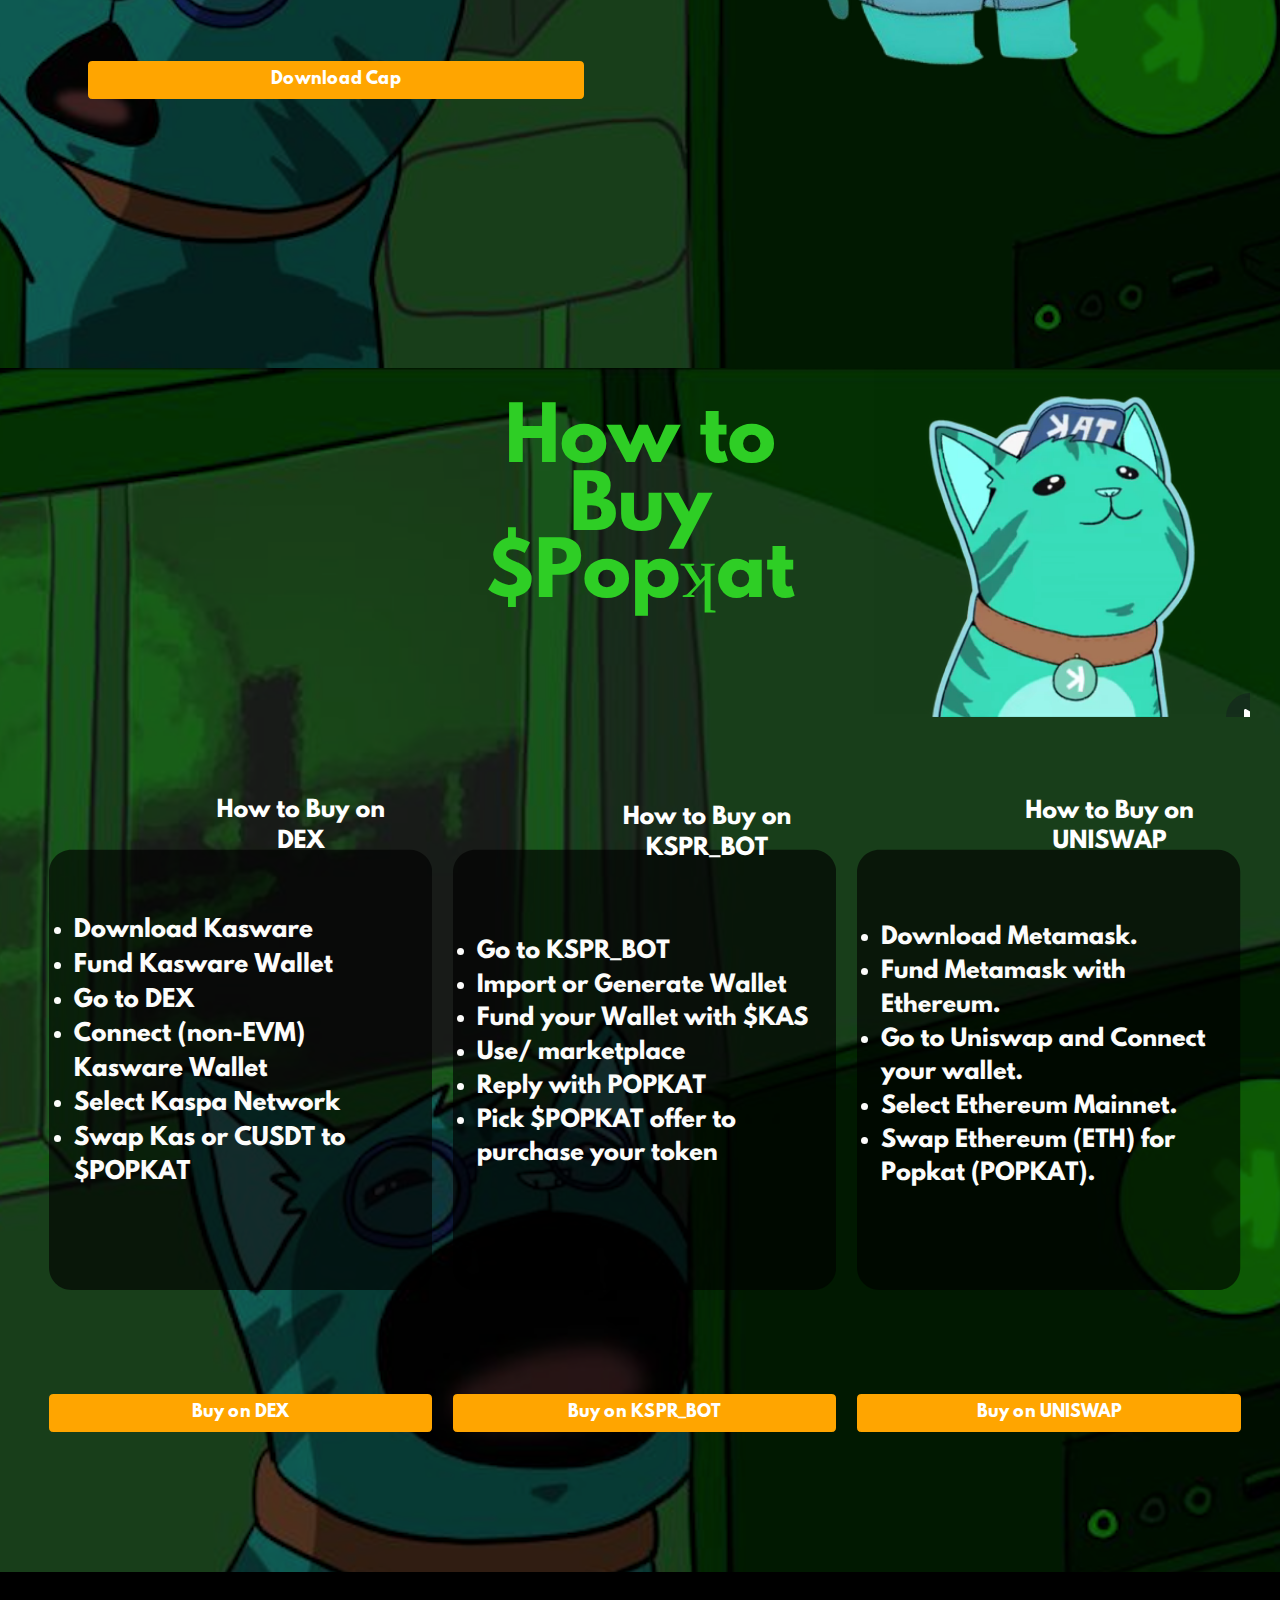
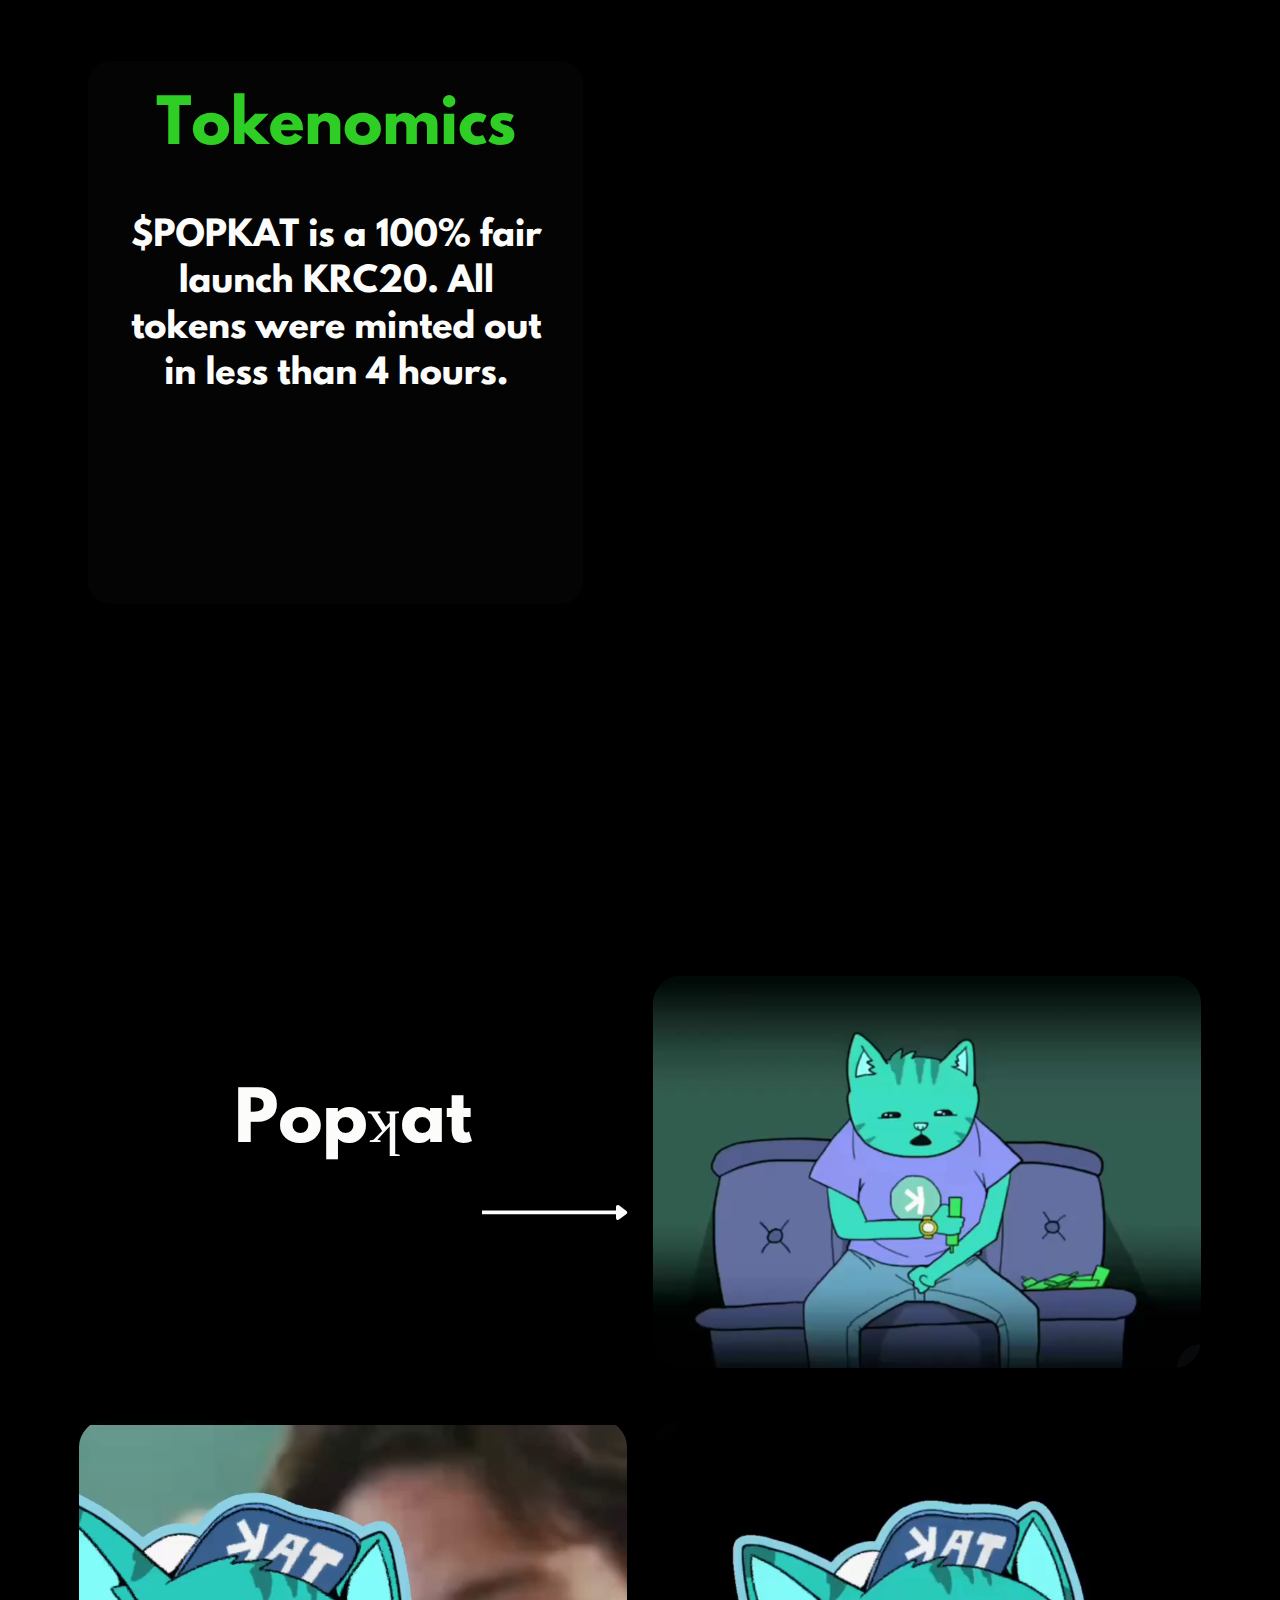
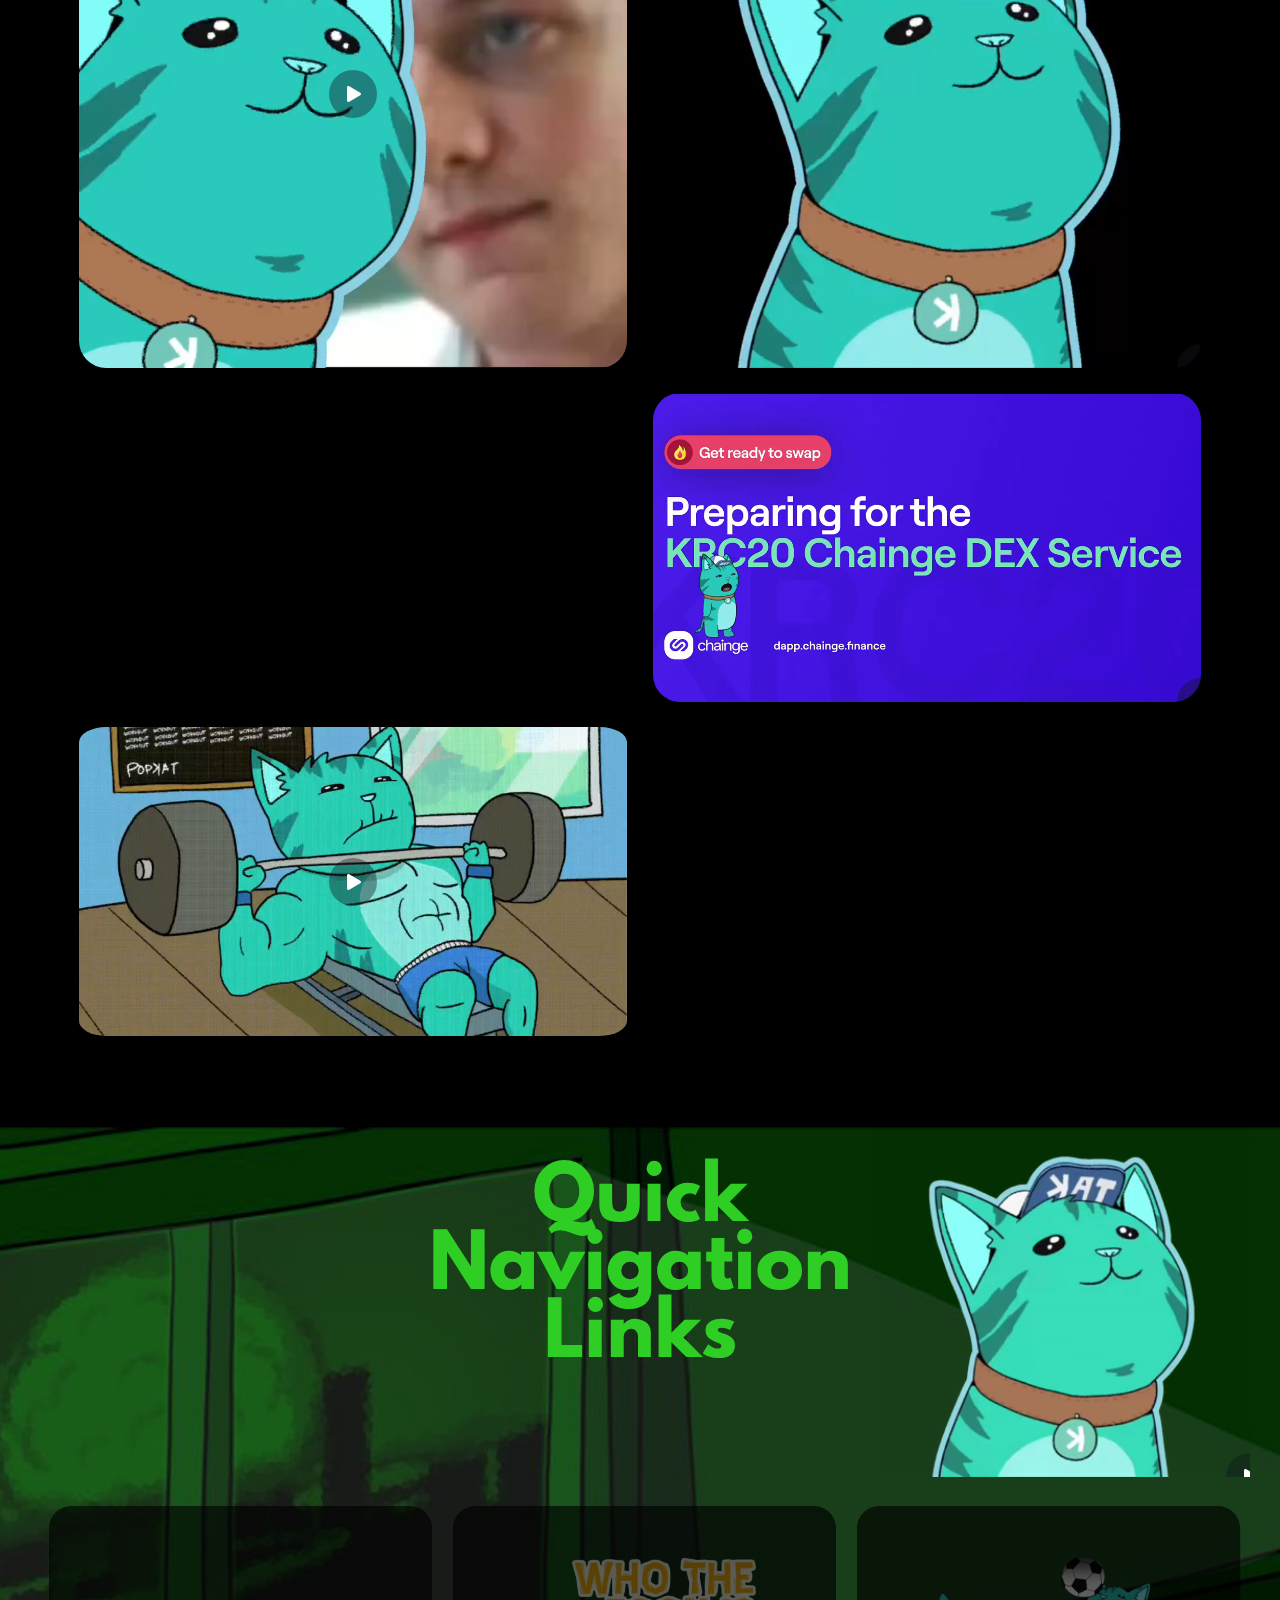
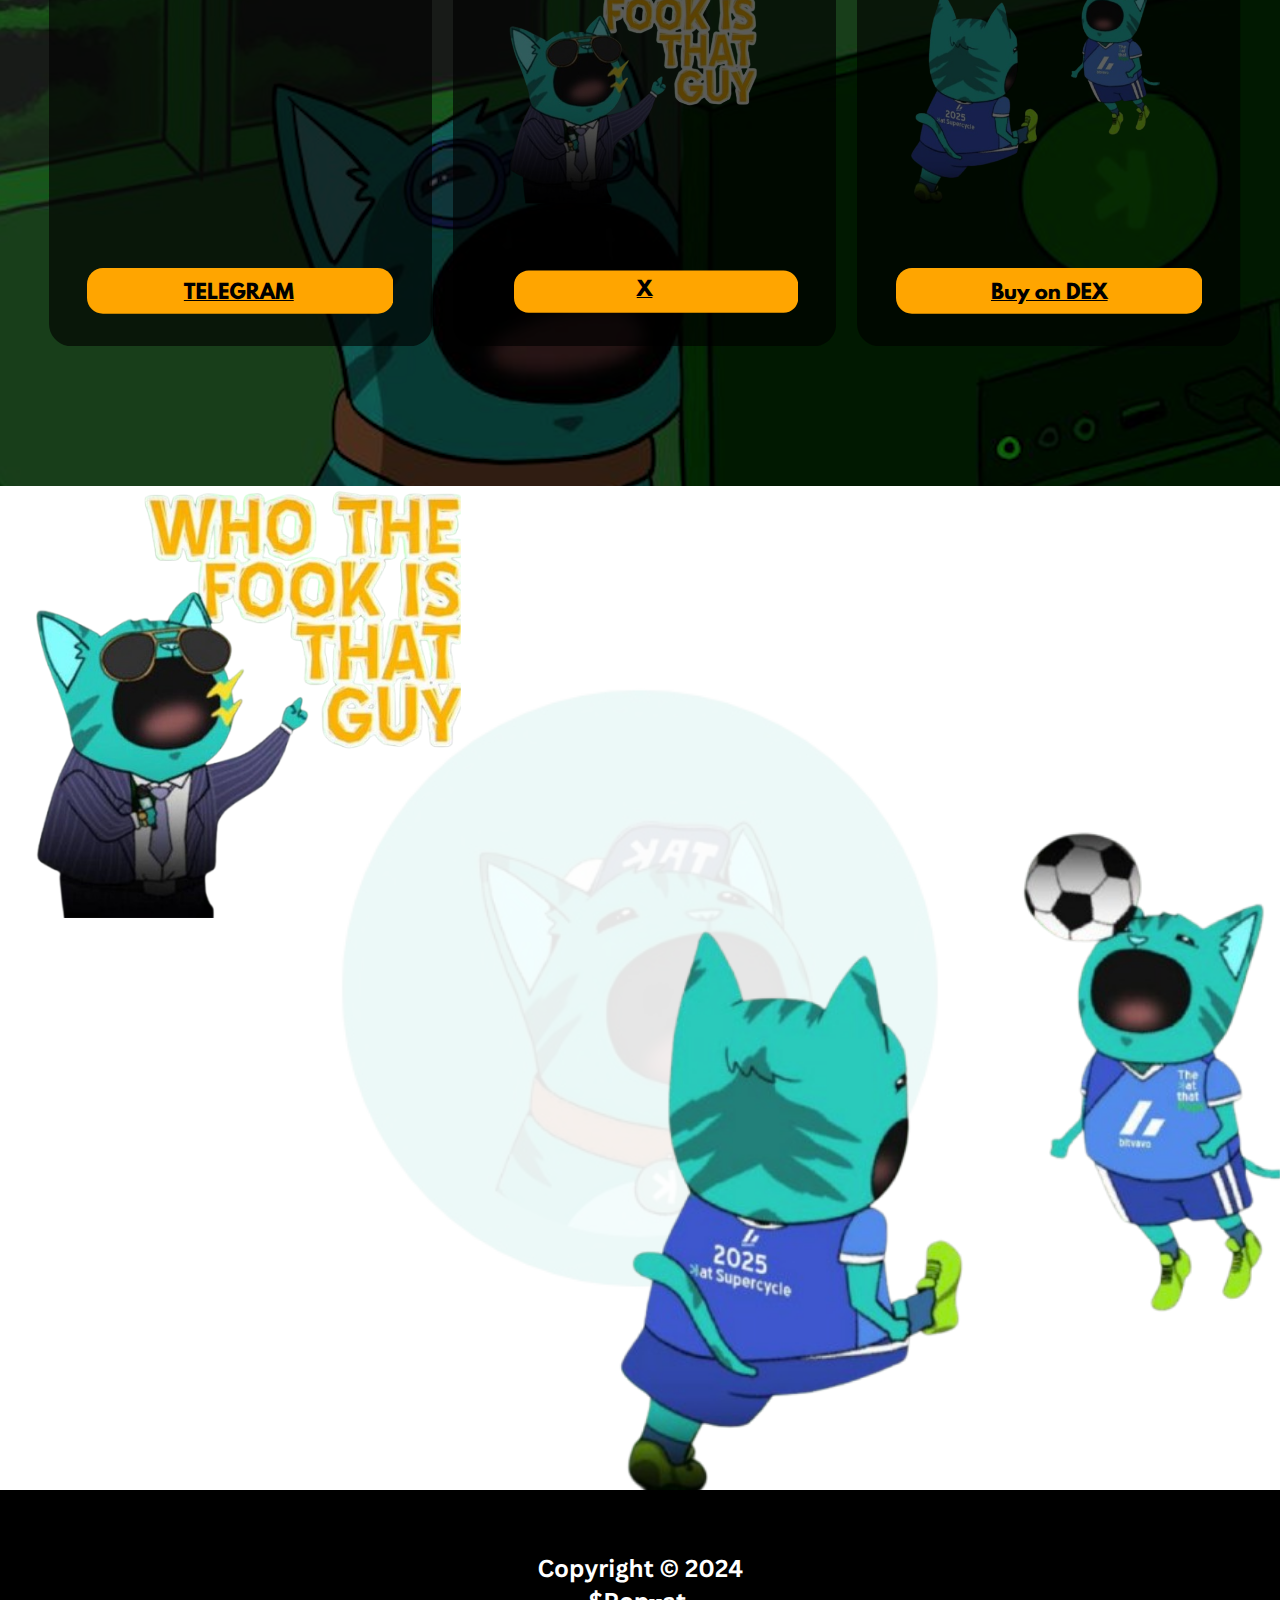
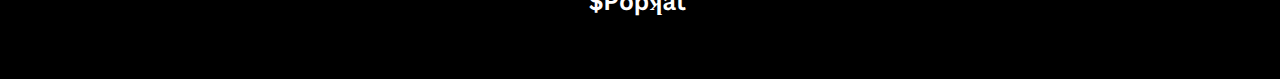
==== commit 96902137: "vim" ====
--- a/index.html
+++ b/index.html
@@ -7595,24 +7595,25 @@
             </div>
             <div id="t8aojP0child5Iq8" style="display:grid;position:relative;grid-area:1 / 2 / 2 / 3;">
 
+                
+
                 <div id="O2zmCeIAEfz1IyFV" style="z-index:27;">
                     <div id="J5jh6F65ATwTCC6G" style="padding-top:100%;transform:rotate(0deg);">
                         <div id="HTzuj2kvneQMgi64" style="position:absolute;top:0px;left:0px;width:100%;height:100%;">
                             <div id="yRgzEcVhTmoNvdg4" style="width:100%;height:100%;opacity:1.0;">
                                 <div id="qfx4fvbx9tHeZ0vf"
                                     style="transform:scale(1, 1);width:100%;height:100%;overflow:hidden;position:relative;">
-                                    <div id="cH36oRsTlgWOZXLJ"
-                                        style="width:100%;height:100%;position:absolute;top:50%;left:75%;opacity:1.0;animation:pulse 1.5s ease-in-out infinite;">
-                                        <img src="/images/catf-removebg-preview.png" loading="lazy" sid
-                                            sizes="(max-width: 375px) 29.38166642vw, (min-width: 375.05px) and (max-width: 480px) 29.38166642vw, (min-width: 480.05px) and (max-width: 768px) 29.38166642vw, (min-width: 768.05px) and (max-width: 1024px) 29.38166642vw, (min-width: 1024.05px) 29.38166642vw"
-                                            style="width:100%;height:100%;display:block;object-fit:cover;object-position:50% 50%;transform:translate(-50%, -50%) rotate(0deg);">
+                                    <div id="YgCmTzM8kN0fcsKZ"
+                                        style="width:100%;height:calc(100% / min(1, var(--scale-fill, 1)));position:absolute;top:50%;left:50%;opacity:1.0;">
+                                        <video src="images/gif.webm" playsinline="" preload="none" autoplay="" loop
+                                            muted="" controls=""
+                                            style="width:100%;height:100%;display:block;object-fit:cover;object-position:50% 50%;transform:translate(-50%, -50%) rotate(0deg);"></video>
                                     </div>
                                 </div>
                             </div>
                         </div>
                     </div>
                 </div>
-
                 <div id="nYNbhImMxqiHy7mS" style="z-index:2;">
                     <div id="GsgmZ2zLJKMN4AMP" style="box-sizing:border-box;width:100%;height:100%;">
                         <div class="animation_container" style="width:100%;height:100%;">
@@ -7620,9 +7621,9 @@
                                 style="width:100%;height:100%;animation:breathe-LEFT-ccfdb6c1-2962-4a47-9645-8feb736acda4 5000ms 100ms both paused;">
                                 <div id="HEHQ2K2rI9ZKxXWH"
                                     style="opacity:1.0;display:flex;box-sizing:border-box;flex-direction:column;justify-content:flex-start;width:100%;height:100%;">
-                                    <p id="ynBbyZxd3DX7P1ET"
-                                        style="color:#fdfcf7;font-family:YACgEcnJpjs-0;line-height:1.3935221em;text-align:center;">
-                                        <span id="yh5e7FVHzve7ISOm" style="color:#fdfcf7;">QuickLink Navigation</span>
+                                    <p id=""
+                                        style="color:#fdfcf7;font-family:YACgEcnJpjs-0;line-height:0.935221em;text-align:center; font-size: calc(5.66800961em - var(--ffsd));">
+                                        <span id="yh5e7FVHzve7ISOm" style="color:#2ece25;"> Quick Navigation Links</span>
                                     </p>
                                 </div>
                             </div>
